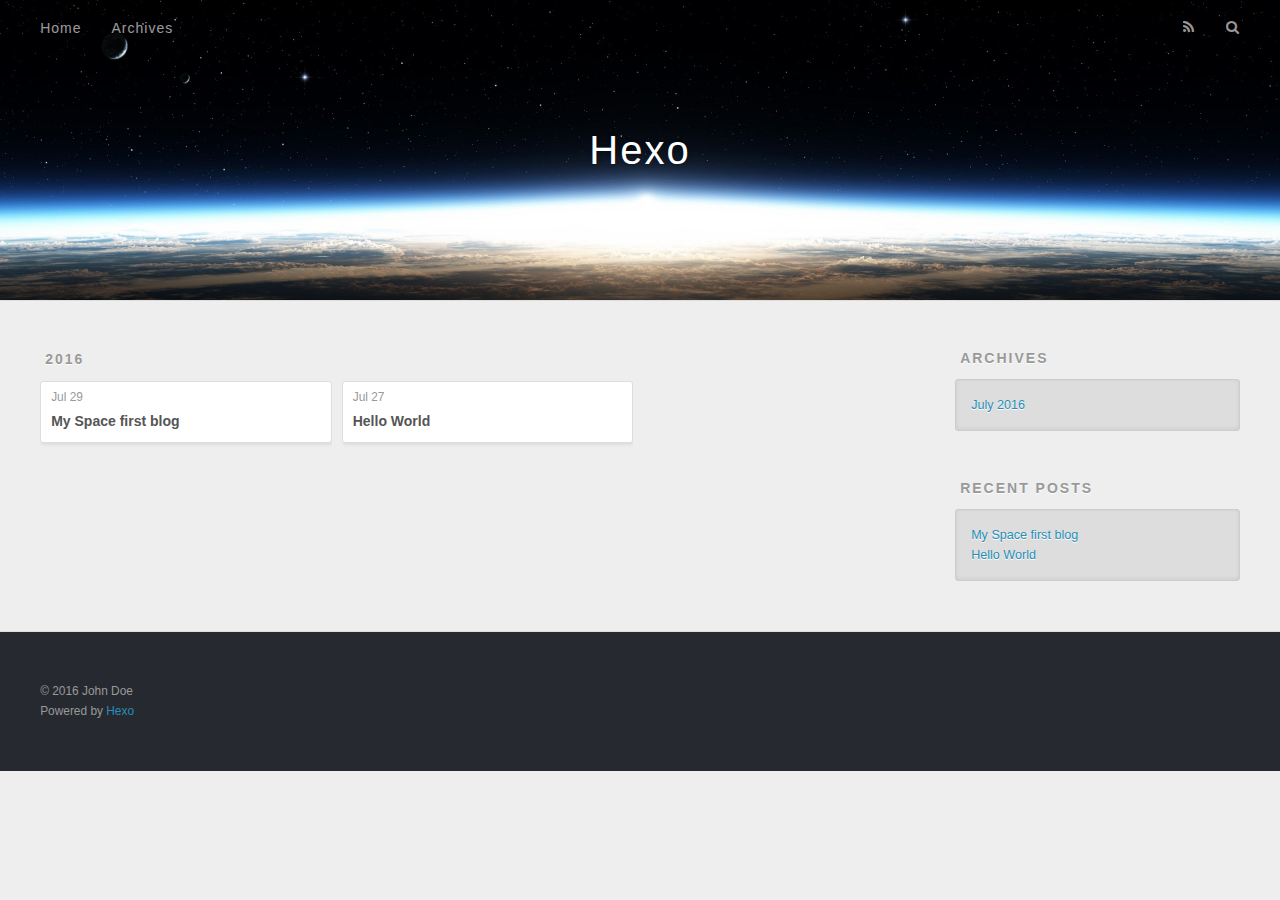
==== archives/index.html @ 4a427f84 "Site updated: 2016-07-29 01:55:59" ====
<!DOCTYPE html>
<html>
<head>
  <meta charset="utf-8">
  
  <title>Archives | Hexo</title>
  <meta name="viewport" content="width=device-width, initial-scale=1, maximum-scale=1">
  <meta property="og:type" content="website">
<meta property="og:title" content="Hexo">
<meta property="og:url" content="http://yoursite.com/archives/index.html">
<meta property="og:site_name" content="Hexo">
<meta name="twitter:card" content="summary">
<meta name="twitter:title" content="Hexo">
  
    <link rel="alternate" href="/atom.xml" title="Hexo" type="application/atom+xml">
  
  
    <link rel="icon" href="/favicon.png">
  
  
    <link href="//fonts.googleapis.com/css?family=Source+Code+Pro" rel="stylesheet" type="text/css">
  
  <link rel="stylesheet" href="/css/style.css">
  

</head>

<body>
  <div id="container">
    <div id="wrap">
      <header id="header">
  <div id="banner"></div>
  <div id="header-outer" class="outer">
    <div id="header-title" class="inner">
      <h1 id="logo-wrap">
        <a href="/" id="logo">Hexo</a>
      </h1>
      
    </div>
    <div id="header-inner" class="inner">
      <nav id="main-nav">
        <a id="main-nav-toggle" class="nav-icon"></a>
        
          <a class="main-nav-link" href="/">Home</a>
        
          <a class="main-nav-link" href="/archives">Archives</a>
        
      </nav>
      <nav id="sub-nav">
        
          <a id="nav-rss-link" class="nav-icon" href="/atom.xml" title="RSS Feed"></a>
        
        <a id="nav-search-btn" class="nav-icon" title="Search"></a>
      </nav>
      <div id="search-form-wrap">
        <form action="//google.com/search" method="get" accept-charset="UTF-8" class="search-form"><input type="search" name="q" results="0" class="search-form-input" placeholder="Search"><button type="submit" class="search-form-submit">&#xF002;</button><input type="hidden" name="sitesearch" value="http://yoursite.com"></form>
      </div>
    </div>
  </div>
</header>
      <div class="outer">
        <section id="main">
  
  
    
    
      
      
      <section class="archives-wrap">
        <div class="archive-year-wrap">
          <a href="/archives/2016" class="archive-year">2016</a>
        </div>
        <div class="archives">
    
    <article class="archive-article archive-type-post">
  <div class="archive-article-inner">
    <header class="archive-article-header">
      <a href="/2016/07/29/My-Space-first-blog/" class="archive-article-date">
  <time datetime="2016-07-28T16:46:31.000Z" itemprop="datePublished">Jul 29</time>
</a>
      
  
    <h1 itemprop="name">
      <a class="archive-article-title" href="/2016/07/29/My-Space-first-blog/">My Space first blog</a>
    </h1>
  

    </header>
  </div>
</article>
  
    
    
    <article class="archive-article archive-type-post">
  <div class="archive-article-inner">
    <header class="archive-article-header">
      <a href="/2016/07/27/hello-world/" class="archive-article-date">
  <time datetime="2016-07-26T17:38:30.000Z" itemprop="datePublished">Jul 27</time>
</a>
      
  
    <h1 itemprop="name">
      <a class="archive-article-title" href="/2016/07/27/hello-world/">Hello World</a>
    </h1>
  

    </header>
  </div>
</article>
  
  
    </div></section>
  

</section>
        
          <aside id="sidebar">
  
    

  
    

  
    
  
    
  <div class="widget-wrap">
    <h3 class="widget-title">Archives</h3>
    <div class="widget">
      <ul class="archive-list"><li class="archive-list-item"><a class="archive-list-link" href="/archives/2016/07/">July 2016</a></li></ul>
    </div>
  </div>


  
    
  <div class="widget-wrap">
    <h3 class="widget-title">Recent Posts</h3>
    <div class="widget">
      <ul>
        
          <li>
            <a href="/2016/07/29/My-Space-first-blog/">My Space first blog</a>
          </li>
        
          <li>
            <a href="/2016/07/27/hello-world/">Hello World</a>
          </li>
        
      </ul>
    </div>
  </div>

  
</aside>
        
      </div>
      <footer id="footer">
  
  <div class="outer">
    <div id="footer-info" class="inner">
      &copy; 2016 John Doe<br>
      Powered by <a href="http://hexo.io/" target="_blank">Hexo</a>
    </div>
  </div>
</footer>
    </div>
    <nav id="mobile-nav">
  
    <a href="/" class="mobile-nav-link">Home</a>
  
    <a href="/archives" class="mobile-nav-link">Archives</a>
  
</nav>
    

<script src="//ajax.googleapis.com/ajax/libs/jquery/2.0.3/jquery.min.js"></script>


  <link rel="stylesheet" href="/fancybox/jquery.fancybox.css">
  <script src="/fancybox/jquery.fancybox.pack.js"></script>


<script src="/js/script.js"></script>

  </div>
</body>
</html>
---- css/style.css ----
body {
  width: 100%;
}
body:before,
body:after {
  content: "";
  display: table;
}
body:after {
  clear: both;
}
html,
body,
div,
span,
applet,
object,
iframe,
h1,
h2,
h3,
h4,
h5,
h6,
p,
blockquote,
pre,
a,
abbr,
acronym,
address,
big,
cite,
code,
del,
dfn,
em,
img,
ins,
kbd,
q,
s,
samp,
small,
strike,
strong,
sub,
sup,
tt,
var,
dl,
dt,
dd,
ol,
ul,
li,
fieldset,
form,
label,
legend,
table,
caption,
tbody,
tfoot,
thead,
tr,
th,
td {
  margin: 0;
  padding: 0;
  border: 0;
  outline: 0;
  font-weight: inherit;
  font-style: inherit;
  font-family: inherit;
  font-size: 100%;
  vertical-align: baseline;
}
body {
  line-height: 1;
  color: #000;
  background: #fff;
}
ol,
ul {
  list-style: none;
}
table {
  border-collapse: separate;
  border-spacing: 0;
  vertical-align: middle;
}
caption,
th,
td {
  text-align: left;
  font-weight: normal;
  vertical-align: middle;
}
a img {
  border: none;
}
input,
button {
  margin: 0;
  padding: 0;
}
input::-moz-focus-inner,
button::-moz-focus-inner {
  border: 0;
  padding: 0;
}
@font-face {
  font-family: FontAwesome;
  font-style: normal;
  font-weight: normal;
  src: url("fonts/fontawesome-webfont.eot?v=#4.0.3");
  src: url("fonts/fontawesome-webfont.eot?#iefix&v=#4.0.3") format("embedded-opentype"), url("fonts/fontawesome-webfont.woff?v=#4.0.3") format("woff"), url("fonts/fontawesome-webfont.ttf?v=#4.0.3") format("truetype"), url("fonts/fontawesome-webfont.svg#fontawesomeregular?v=#4.0.3") format("svg");
}
html,
body,
#container {
  height: 100%;
}
body {
  background: #eee;
  font: 14px "Helvetica Neue", Helvetica, Arial, sans-serif;
  -webkit-text-size-adjust: 100%;
}
.outer {
  max-width: 1220px;
  margin: 0 auto;
  padding: 0 20px;
}
.outer:before,
.outer:after {
  content: "";
  display: table;
}
.outer:after {
  clear: both;
}
.inner {
  display: inline;
  float: left;
  width: 98.33333333333333%;
  margin: 0 0.833333333333333%;
}
.left,
.alignleft {
  float: left;
}
.right,
.alignright {
  float: right;
}
.clear {
  clear: both;
}
#container {
  position: relative;
}
.mobile-nav-on {
  overflow: hidden;
}
#wrap {
  height: 100%;
  width: 100%;
  position: absolute;
  top: 0;
  left: 0;
  -webkit-transition: 0.2s ease-out;
  -moz-transition: 0.2s ease-out;
  -ms-transition: 0.2s ease-out;
  transition: 0.2s ease-out;
  z-index: 1;
  background: #eee;
}
.mobile-nav-on #wrap {
  left: 280px;
}
@media screen and (min-width: 768px) {
  #main {
    display: inline;
    float: left;
    width: 73.33333333333333%;
    margin: 0 0.833333333333333%;
  }
}
.article-date,
.article-category-link,
.archive-year,
.widget-title {
  text-decoration: none;
  text-transform: uppercase;
  letter-spacing: 2px;
  color: #999;
  margin-bottom: 1em;
  margin-left: 5px;
  line-height: 1em;
  text-shadow: 0 1px #fff;
  font-weight: bold;
}
.article-inner,
.archive-article-inner {
  background: #fff;
  -webkit-box-shadow: 1px 2px 3px #ddd;
  box-shadow: 1px 2px 3px #ddd;
  border: 1px solid #ddd;
  -webkit-border-radius: 3px;
  border-radius: 3px;
}
.article-entry h1,
.widget h1 {
  font-size: 2em;
}
.article-entry h2,
.widget h2 {
  font-size: 1.5em;
}
.article-entry h3,
.widget h3 {
  font-size: 1.3em;
}
.article-entry h4,
.widget h4 {
  font-size: 1.2em;
}
.article-entry h5,
.widget h5 {
  font-size: 1em;
}
.article-entry h6,
.widget h6 {
  font-size: 1em;
  color: #999;
}
.article-entry hr,
.widget hr {
  border: 1px dashed #ddd;
}
.article-entry strong,
.widget strong {
  font-weight: bold;
}
.article-entry em,
.widget em,
.article-entry cite,
.widget cite {
  font-style: italic;
}
.article-entry sup,
.widget sup,
.article-entry sub,
.widget sub {
  font-size: 0.75em;
  line-height: 0;
  position: relative;
  vertical-align: baseline;
}
.article-entry sup,
.widget sup {
  top: -0.5em;
}
.article-entry sub,
.widget sub {
  bottom: -0.2em;
}
.article-entry small,
.widget small {
  font-size: 0.85em;
}
.article-entry acronym,
.widget acronym,
.article-entry abbr,
.widget abbr {
  border-bottom: 1px dotted;
}
.article-entry ul,
.widget ul,
.article-entry ol,
.widget ol,
.article-entry dl,
.widget dl {
  margin: 0 20px;
  line-height: 1.6em;
}
.article-entry ul ul,
.widget ul ul,
.article-entry ol ul,
.widget ol ul,
.article-entry ul ol,
.widget ul ol,
.article-entry ol ol,
.widget ol ol {
  margin-top: 0;
  margin-bottom: 0;
}
.article-entry ul,
.widget ul {
  list-style: disc;
}
.article-entry ol,
.widget ol {
  list-style: decimal;
}
.article-entry dt,
.widget dt {
  font-weight: bold;
}
#header {
  height: 300px;
  position: relative;
  border-bottom: 1px solid #ddd;
}
#header:before,
#header:after {
  content: "";
  position: absolute;
  left: 0;
  right: 0;
  height: 40px;
}
#header:before {
  top: 0;
  background: -webkit-linear-gradient(rgba(0,0,0,0.2), transparent);
  background: -moz-linear-gradient(rgba(0,0,0,0.2), transparent);
  background: -ms-linear-gradient(rgba(0,0,0,0.2), transparent);
  background: linear-gradient(rgba(0,0,0,0.2), transparent);
}
#header:after {
  bottom: 0;
  background: -webkit-linear-gradient(transparent, rgba(0,0,0,0.2));
  background: -moz-linear-gradient(transparent, rgba(0,0,0,0.2));
  background: -ms-linear-gradient(transparent, rgba(0,0,0,0.2));
  background: linear-gradient(transparent, rgba(0,0,0,0.2));
}
#header-outer {
  height: 100%;
  position: relative;
}
#header-inner {
  position: relative;
  overflow: hidden;
}
#banner {
  position: absolute;
  top: 0;
  left: 0;
  width: 100%;
  height: 100%;
  background: url("images/banner.jpg") center #000;
  -webkit-background-size: cover;
  -moz-background-size: cover;
  background-size: cover;
  z-index: -1;
}
#header-title {
  text-align: center;
  height: 40px;
  position: absolute;
  top: 50%;
  left: 0;
  margin-top: -20px;
}
#logo,
#subtitle {
  text-decoration: none;
  color: #fff;
  font-weight: 300;
  text-shadow: 0 1px 4px rgba(0,0,0,0.3);
}
#logo {
  font-size: 40px;
  line-height: 40px;
  letter-spacing: 2px;
}
#subtitle {
  font-size: 16px;
  line-height: 16px;
  letter-spacing: 1px;
}
#subtitle-wrap {
  margin-top: 16px;
}
#main-nav {
  float: left;
  margin-left: -15px;
}
.nav-icon,
.main-nav-link {
  float: left;
  color: #fff;
  opacity: 0.6;
  text-decoration: none;
  text-shadow: 0 1px rgba(0,0,0,0.2);
  -webkit-transition: opacity 0.2s;
  -moz-transition: opacity 0.2s;
  -ms-transition: opacity 0.2s;
  transition: opacity 0.2s;
  display: block;
  padding: 20px 15px;
}
.nav-icon:hover,
.main-nav-link:hover {
  opacity: 1;
}
.nav-icon {
  font-family: FontAwesome;
  text-align: center;
  font-size: 14px;
  width: 14px;
  height: 14px;
  padding: 20px 15px;
  position: relative;
  cursor: pointer;
}
.main-nav-link {
  font-weight: 300;
  letter-spacing: 1px;
}
@media screen and (max-width: 479px) {
  .main-nav-link {
    display: none;
  }
}
#main-nav-toggle {
  display: none;
}
#main-nav-toggle:before {
  content: "\f0c9";
}
@media screen and (max-width: 479px) {
  #main-nav-toggle {
    display: block;
  }
}
#sub-nav {
  float: right;
  margin-right: -15px;
}
#nav-rss-link:before {
  content: "\f09e";
}
#nav-search-btn:before {
  content: "\f002";
}
#search-form-wrap {
  position: absolute;
  top: 15px;
  width: 150px;
  height: 30px;
  right: -150px;
  opacity: 0;
  -webkit-transition: 0.2s ease-out;
  -moz-transition: 0.2s ease-out;
  -ms-transition: 0.2s ease-out;
  transition: 0.2s ease-out;
}
#search-form-wrap.on {
  opacity: 1;
  right: 0;
}
@media screen and (max-width: 479px) {
  #search-form-wrap {
    width: 100%;
    right: -100%;
  }
}
.search-form {
  position: absolute;
  top: 0;
  left: 0;
  right: 0;
  background: #fff;
  padding: 5px 15px;
  -webkit-border-radius: 15px;
  border-radius: 15px;
  -webkit-box-shadow: 0 0 10px rgba(0,0,0,0.3);
  box-shadow: 0 0 10px rgba(0,0,0,0.3);
}
.search-form-input {
  border: none;
  background: none;
  color: #555;
  width: 100%;
  font: 13px "Helvetica Neue", Helvetica, Arial, sans-serif;
  outline: none;
}
.search-form-input::-webkit-search-results-decoration,
.search-form-input::-webkit-search-cancel-button {
  -webkit-appearance: none;
}
.search-form-submit {
  position: absolute;
  top: 50%;
  right: 10px;
  margin-top: -7px;
  font: 13px FontAwesome;
  border: none;
  background: none;
  color: #bbb;
  cursor: pointer;
}
.search-form-submit:hover,
.search-form-submit:focus {
  color: #777;
}
.article {
  margin: 50px 0;
}
.article-inner {
  overflow: hidden;
}
.article-meta:before,
.article-meta:after {
  content: "";
  display: table;
}
.article-meta:after {
  clear: both;
}
.article-date {
  float: left;
}
.article-category {
  float: left;
  line-height: 1em;
  color: #ccc;
  text-shadow: 0 1px #fff;
  margin-left: 8px;
}
.article-category:before {
  content: "\2022";
}
.article-category-link {
  margin: 0 12px 1em;
}
.article-header {
  padding: 20px 20px 0;
}
.article-title {
  text-decoration: none;
  font-size: 2em;
  font-weight: bold;
  color: #555;
  line-height: 1.1em;
  -webkit-transition: color 0.2s;
  -moz-transition: color 0.2s;
  -ms-transition: color 0.2s;
  transition: color 0.2s;
}
a.article-title:hover {
  color: #258fb8;
}
.article-entry {
  color: #555;
  padding: 0 20px;
}
.article-entry:before,
.article-entry:after {
  content: "";
  display: table;
}
.article-entry:after {
  clear: both;
}
.article-entry p,
.article-entry table {
  line-height: 1.6em;
  margin: 1.6em 0;
}
.article-entry h1,
.article-entry h2,
.article-entry h3,
.article-entry h4,
.article-entry h5,
.article-entry h6 {
  font-weight: bold;
}
.article-entry h1,
.article-entry h2,
.article-entry h3,
.article-entry h4,
.article-entry h5,
.article-entry h6 {
  line-height: 1.1em;
  margin: 1.1em 0;
}
.article-entry a {
  color: #258fb8;
  text-decoration: none;
}
.article-entry a:hover {
  text-decoration: underline;
}
.article-entry ul,
.article-entry ol,
.article-entry dl {
  margin-top: 1.6em;
  margin-bottom: 1.6em;
}
.article-entry img,
.article-entry video {
  max-width: 100%;
  height: auto;
  display: block;
  margin: auto;
}
.article-entry iframe {
  border: none;
}
.article-entry table {
  width: 100%;
  border-collapse: collapse;
  border-spacing: 0;
}
.article-entry th {
  font-weight: bold;
  border-bottom: 3px solid #ddd;
  padding-bottom: 0.5em;
}
.article-entry td {
  border-bottom: 1px solid #ddd;
  padding: 10px 0;
}
.article-entry blockquote {
  font-family: Georgia, "Times New Roman", serif;
  font-size: 1.4em;
  margin: 1.6em 20px;
  text-align: center;
}
.article-entry blockquote footer {
  font-size: 14px;
  margin: 1.6em 0;
  font-family: "Helvetica Neue", Helvetica, Arial, sans-serif;
}
.article-entry blockquote footer cite:before {
  content: "—";
  padding: 0 0.5em;
}
.article-entry .pullquote {
  text-align: left;
  width: 45%;
  margin: 0;
}
.article-entry .pullquote.left {
  margin-left: 0.5em;
  margin-right: 1em;
}
.article-entry .pullquote.right {
  margin-right: 0.5em;
  margin-left: 1em;
}
.article-entry .caption {
  color: #999;
  display: block;
  font-size: 0.9em;
  margin-top: 0.5em;
  position: relative;
  text-align: center;
}
.article-entry .video-container {
  position: relative;
  padding-top: 56.25%;
  height: 0;
  overflow: hidden;
}
.article-entry .video-container iframe,
.article-entry .video-container object,
.article-entry .video-container embed {
  position: absolute;
  top: 0;
  left: 0;
  width: 100%;
  height: 100%;
  margin-top: 0;
}
.article-more-link a {
  display: inline-block;
  line-height: 1em;
  padding: 6px 15px;
  -webkit-border-radius: 15px;
  border-radius: 15px;
  background: #eee;
  color: #999;
  text-shadow: 0 1px #fff;
  text-decoration: none;
}
.article-more-link a:hover {
  background: #258fb8;
  color: #fff;
  text-decoration: none;
  text-shadow: 0 1px #1e7293;
}
.article-footer {
  font-size: 0.85em;
  line-height: 1.6em;
  border-top: 1px solid #ddd;
  padding-top: 1.6em;
  margin: 0 20px 20px;
}
.article-footer:before,
.article-footer:after {
  content: "";
  display: table;
}
.article-footer:after {
  clear: both;
}
.article-footer a {
  color: #999;
  text-decoration: none;
}
.article-footer a:hover {
  color: #555;
}
.article-tag-list-item {
  float: left;
  margin-right: 10px;
}
.article-tag-list-link:before {
  content: "#";
}
.article-comment-link {
  float: right;
}
.article-comment-link:before {
  content: "\f075";
  font-family: FontAwesome;
  padding-right: 8px;
}
.article-share-link {
  cursor: pointer;
  float: right;
  margin-left: 20px;
}
.article-share-link:before {
  content: "\f064";
  font-family: FontAwesome;
  padding-right: 6px;
}
#article-nav {
  position: relative;
}
#article-nav:before,
#article-nav:after {
  content: "";
  display: table;
}
#article-nav:after {
  clear: both;
}
@media screen and (min-width: 768px) {
  #article-nav {
    margin: 50px 0;
  }
  #article-nav:before {
    width: 8px;
    height: 8px;
    position: absolute;
    top: 50%;
    left: 50%;
    margin-top: -4px;
    margin-left: -4px;
    content: "";
    -webkit-border-radius: 50%;
    border-radius: 50%;
    background: #ddd;
    -webkit-box-shadow: 0 1px 2px #fff;
    box-shadow: 0 1px 2px #fff;
  }
}
.article-nav-link-wrap {
  text-decoration: none;
  text-shadow: 0 1px #fff;
  color: #999;
  -webkit-box-sizing: border-box;
  -moz-box-sizing: border-box;
  box-sizing: border-box;
  margin-top: 50px;
  text-align: center;
  display: block;
}
.article-nav-link-wrap:hover {
  color: #555;
}
@media screen and (min-width: 768px) {
  .article-nav-link-wrap {
    width: 50%;
    margin-top: 0;
  }
}
@media screen and (min-width: 768px) {
  #article-nav-newer {
    float: left;
    text-align: right;
    padding-right: 20px;
  }
}
@media screen and (min-width: 768px) {
  #article-nav-older {
    float: right;
    text-align: left;
    padding-left: 20px;
  }
}
.article-nav-caption {
  text-transform: uppercase;
  letter-spacing: 2px;
  color: #ddd;
  line-height: 1em;
  font-weight: bold;
}
#article-nav-newer .article-nav-caption {
  margin-right: -2px;
}
.article-nav-title {
  font-size: 0.85em;
  line-height: 1.6em;
  margin-top: 0.5em;
}
.article-share-box {
  position: absolute;
  display: none;
  background: #fff;
  -webkit-box-shadow: 1px 2px 10px rgba(0,0,0,0.2);
  box-shadow: 1px 2px 10px rgba(0,0,0,0.2);
  -webkit-border-radius: 3px;
  border-radius: 3px;
  margin-left: -145px;
  overflow: hidden;
  z-index: 1;
}
.article-share-box.on {
  display: block;
}
.article-share-input {
  width: 100%;
  background: none;
  -webkit-box-sizing: border-box;
  -moz-box-sizing: border-box;
  box-sizing: border-box;
  font: 14px "Helvetica Neue", Helvetica, Arial, sans-serif;
  padding: 0 15px;
  color: #555;
  outline: none;
  border: 1px solid #ddd;
  -webkit-border-radius: 3px 3px 0 0;
  border-radius: 3px 3px 0 0;
  height: 36px;
  line-height: 36px;
}
.article-share-links {
  background: #eee;
}
.article-share-links:before,
.article-share-links:after {
  content: "";
  display: table;
}
.article-share-links:after {
  clear: both;
}
.article-share-twitter,
.article-share-facebook,
.article-share-pinterest,
.article-share-google {
  width: 50px;
  height: 36px;
  display: block;
  float: left;
  position: relative;
  color: #999;
  text-shadow: 0 1px #fff;
}
.article-share-twitter:before,
.article-share-facebook:before,
.article-share-pinterest:before,
.article-share-google:before {
  font-size: 20px;
  font-family: FontAwesome;
  width: 20px;
  height: 20px;
  position: absolute;
  top: 50%;
  left: 50%;
  margin-top: -10px;
  margin-left: -10px;
  text-align: center;
}
.article-share-twitter:hover,
.article-share-facebook:hover,
.article-share-pinterest:hover,
.article-share-google:hover {
  color: #fff;
}
.article-share-twitter:before {
  content: "\f099";
}
.article-share-twitter:hover {
  background: #00aced;
  text-shadow: 0 1px #008abe;
}
.article-share-facebook:before {
  content: "\f09a";
}
.article-share-facebook:hover {
  background: #3b5998;
  text-shadow: 0 1px #2f477a;
}
.article-share-pinterest:before {
  content: "\f0d2";
}
.article-share-pinterest:hover {
  background: #cb2027;
  text-shadow: 0 1px #a21a1f;
}
.article-share-google:before {
  content: "\f0d5";
}
.article-share-google:hover {
  background: #dd4b39;
  text-shadow: 0 1px #be3221;
}
.article-gallery {
  background: #000;
  position: relative;
}
.article-gallery-photos {
  position: relative;
  overflow: hidden;
}
.article-gallery-img {
  display: none;
  max-width: 100%;
}
.article-gallery-img:first-child {
  display: block;
}
.article-gallery-img.loaded {
  position: absolute;
  display: block;
}
.article-gallery-img img {
  display: block;
  max-width: 100%;
  margin: 0 auto;
}
#comments {
  background: #fff;
  -webkit-box-shadow: 1px 2px 3px #ddd;
  box-shadow: 1px 2px 3px #ddd;
  padding: 20px;
  border: 1px solid #ddd;
  -webkit-border-radius: 3px;
  border-radius: 3px;
  margin: 50px 0;
}
#comments a {
  color: #258fb8;
}
.archives-wrap {
  margin: 50px 0;
}
.archives:before,
.archives:after {
  content: "";
  display: table;
}
.archives:after {
  clear: both;
}
.archive-year-wrap {
  margin-bottom: 1em;
}
.archives {
  -webkit-column-gap: 10px;
  -moz-column-gap: 10px;
  column-gap: 10px;
}
@media screen and (min-width: 480px) and (max-width: 767px) {
  .archives {
    -webkit-column-count: 2;
    -moz-column-count: 2;
    column-count: 2;
  }
}
@media screen and (min-width: 768px) {
  .archives {
    -webkit-column-count: 3;
    -moz-column-count: 3;
    column-count: 3;
  }
}
.archive-article {
  -webkit-column-break-inside: avoid;
  page-break-inside: avoid;
  overflow: hidden;
  break-inside: avoid-column;
}
.archive-article-inner {
  padding: 10px;
  margin-bottom: 15px;
}
.archive-article-title {
  text-decoration: none;
  font-weight: bold;
  color: #555;
  -webkit-transition: color 0.2s;
  -moz-transition: color 0.2s;
  -ms-transition: color 0.2s;
  transition: color 0.2s;
  line-height: 1.6em;
}
.archive-article-title:hover {
  color: #258fb8;
}
.archive-article-footer {
  margin-top: 1em;
}
.archive-article-date {
  color: #999;
  text-decoration: none;
  font-size: 0.85em;
  line-height: 1em;
  margin-bottom: 0.5em;
  display: block;
}
#page-nav {
  margin: 50px auto;
  background: #fff;
  -webkit-box-shadow: 1px 2px 3px #ddd;
  box-shadow: 1px 2px 3px #ddd;
  border: 1px solid #ddd;
  -webkit-border-radius: 3px;
  border-radius: 3px;
  text-align: center;
  color: #999;
  overflow: hidden;
}
#page-nav:before,
#page-nav:after {
  content: "";
  display: table;
}
#page-nav:after {
  clear: both;
}
#page-nav a,
#page-nav span {
  padding: 10px 20px;
  line-height: 1;
  height: 2ex;
}
#page-nav a {
  color: #999;
  text-decoration: none;
}
#page-nav a:hover {
  background: #999;
  color: #fff;
}
#page-nav .prev {
  float: left;
}
#page-nav .next {
  float: right;
}
#page-nav .page-number {
  display: inline-block;
}
@media screen and (max-width: 479px) {
  #page-nav .page-number {
    display: none;
  }
}
#page-nav .current {
  color: #555;
  font-weight: bold;
}
#page-nav .space {
  color: #ddd;
}
#footer {
  background: #262a30;
  padding: 50px 0;
  border-top: 1px solid #ddd;
  color: #999;
}
#footer a {
  color: #258fb8;
  text-decoration: none;
}
#footer a:hover {
  text-decoration: underline;
}
#footer-info {
  line-height: 1.6em;
  font-size: 0.85em;
}
.article-entry pre,
.article-entry .highlight {
  background: #2d2d2d;
  margin: 0 -20px;
  padding: 15px 20px;
  border-style: solid;
  border-color: #ddd;
  border-width: 1px 0;
  overflow: auto;
  color: #ccc;
  line-height: 22.400000000000002px;
}
.article-entry .highlight .gutter pre,
.article-entry .gist .gist-file .gist-data .line-numbers {
  color: #666;
  font-size: 0.85em;
}
.article-entry pre,
.article-entry code {
  font-family: "Source Code Pro", Consolas, Monaco, Menlo, Consolas, monospace;
}
.article-entry code {
  background: #eee;
  text-shadow: 0 1px #fff;
  padding: 0 0.3em;
}
.article-entry pre code {
  background: none;
  text-shadow: none;
  padding: 0;
}
.article-entry .highlight pre {
  border: none;
  margin: 0;
  padding: 0;
}
.article-entry .highlight table {
  margin: 0;
  width: auto;
}
.article-entry .highlight td {
  border: none;
  padding: 0;
}
.article-entry .highlight figcaption {
  font-size: 0.85em;
  color: #999;
  line-height: 1em;
  margin-bottom: 1em;
}
.article-entry .highlight figcaption:before,
.article-entry .highlight figcaption:after {
  content: "";
  display: table;
}
.article-entry .highlight figcaption:after {
  clear: both;
}
.article-entry .highlight figcaption a {
  float: right;
}
.article-entry .highlight .gutter pre {
  text-align: right;
  padding-right: 20px;
}
.article-entry .highlight .line {
  height: 22.400000000000002px;
}
.article-entry .highlight .line.marked {
  background: #515151;
}
.article-entry .gist {
  margin: 0 -20px;
  border-style: solid;
  border-color: #ddd;
  border-width: 1px 0;
  background: #2d2d2d;
  padding: 15px 20px 15px 0;
}
.article-entry .gist .gist-file {
  border: none;
  font-family: "Source Code Pro", Consolas, Monaco, Menlo, Consolas, monospace;
  margin: 0;
}
.article-entry .gist .gist-file .gist-data {
  background: none;
  border: none;
}
.article-entry .gist .gist-file .gist-data .line-numbers {
  background: none;
  border: none;
  padding: 0 20px 0 0;
}
.article-entry .gist .gist-file .gist-data .line-data {
  padding: 0 !important;
}
.article-entry .gist .gist-file .highlight {
  margin: 0;
  padding: 0;
  border: none;
}
.article-entry .gist .gist-file .gist-meta {
  background: #2d2d2d;
  color: #999;
  font: 0.85em "Helvetica Neue", Helvetica, Arial, sans-serif;
  text-shadow: 0 0;
  padding: 0;
  margin-top: 1em;
  margin-left: 20px;
}
.article-entry .gist .gist-file .gist-meta a {
  color: #258fb8;
  font-weight: normal;
}
.article-entry .gist .gist-file .gist-meta a:hover {
  text-decoration: underline;
}
pre .comment,
pre .title {
  color: #999;
}
pre .variable,
pre .attribute,
pre .tag,
pre .regexp,
pre .ruby .constant,
pre .xml .tag .title,
pre .xml .pi,
pre .xml .doctype,
pre .html .doctype,
pre .css .id,
pre .css .class,
pre .css .pseudo {
  color: #f2777a;
}
pre .number,
pre .preprocessor,
pre .built_in,
pre .literal,
pre .params,
pre .constant {
  color: #f99157;
}
pre .class,
pre .ruby .class .title,
pre .css .rules .attribute {
  color: #9c9;
}
pre .string,
pre .value,
pre .inheritance,
pre .header,
pre .ruby .symbol,
pre .xml .cdata {
  color: #9c9;
}
pre .css .hexcolor {
  color: #6cc;
}
pre .function,
pre .python .decorator,
pre .python .title,
pre .ruby .function .title,
pre .ruby .title .keyword,
pre .perl .sub,
pre .javascript .title,
pre .coffeescript .title {
  color: #69c;
}
pre .keyword,
pre .javascript .function {
  color: #c9c;
}
@media screen and (max-width: 479px) {
  #mobile-nav {
    position: absolute;
    top: 0;
    left: 0;
    width: 280px;
    height: 100%;
    background: #191919;
    border-right: 1px solid #fff;
  }
}
@media screen and (max-width: 479px) {
  .mobile-nav-link {
    display: block;
    color: #999;
    text-decoration: none;
    padding: 15px 20px;
    font-weight: bold;
  }
  .mobile-nav-link:hover {
    color: #fff;
  }
}
@media screen and (min-width: 768px) {
  #sidebar {
    display: inline;
    float: left;
    width: 23.333333333333332%;
    margin: 0 0.833333333333333%;
  }
}
.widget-wrap {
  margin: 50px 0;
}
.widget {
  color: #777;
  text-shadow: 0 1px #fff;
  background: #ddd;
  -webkit-box-shadow: 0 -1px 4px #ccc inset;
  box-shadow: 0 -1px 4px #ccc inset;
  border: 1px solid #ccc;
  padding: 15px;
  -webkit-border-radius: 3px;
  border-radius: 3px;
}
.widget a {
  color: #258fb8;
  text-decoration: none;
}
.widget a:hover {
  text-decoration: underline;
}
.widget ul ul,
.widget ol ul,
.widget dl ul,
.widget ul ol,
.widget ol ol,
.widget dl ol,
.widget ul dl,
.widget ol dl,
.widget dl dl {
  margin-left: 15px;
  list-style: disc;
}
.widget {
  line-height: 1.6em;
  word-wrap: break-word;
  font-size: 0.9em;
}
.widget ul,
.widget ol {
  list-style: none;
  margin: 0;
}
.widget ul ul,
.widget ol ul,
.widget ul ol,
.widget ol ol {
  margin: 0 20px;
}
.widget ul ul,
.widget ol ul {
  list-style: disc;
}
.widget ul ol,
.widget ol ol {
  list-style: decimal;
}
.category-list-count,
.tag-list-count,
.archive-list-count {
  padding-left: 5px;
  color: #999;
  font-size: 0.85em;
}
.category-list-count:before,
.tag-list-count:before,
.archive-list-count:before {
  content: "(";
}
.category-list-count:after,
.tag-list-count:after,
.archive-list-count:after {
  content: ")";
}
.tagcloud a {
  margin-right: 5px;
  display: inline-block;
}
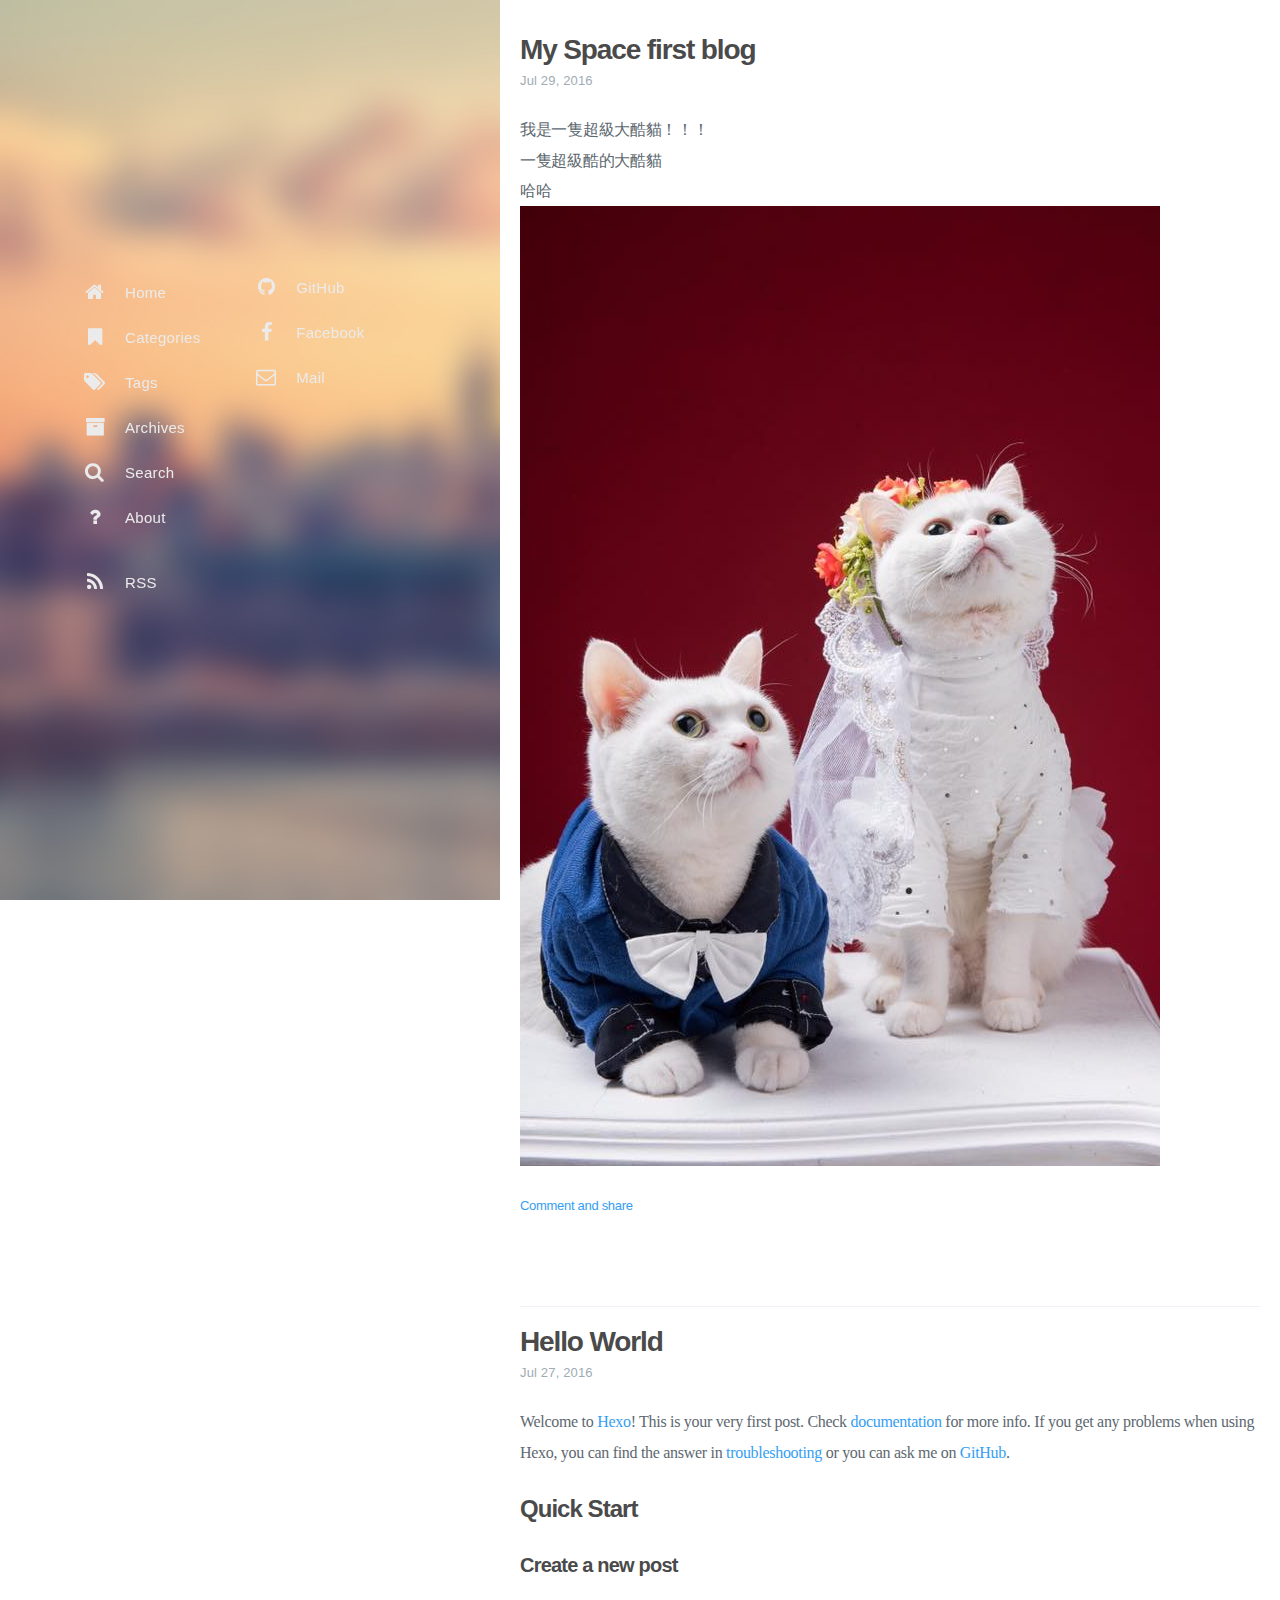
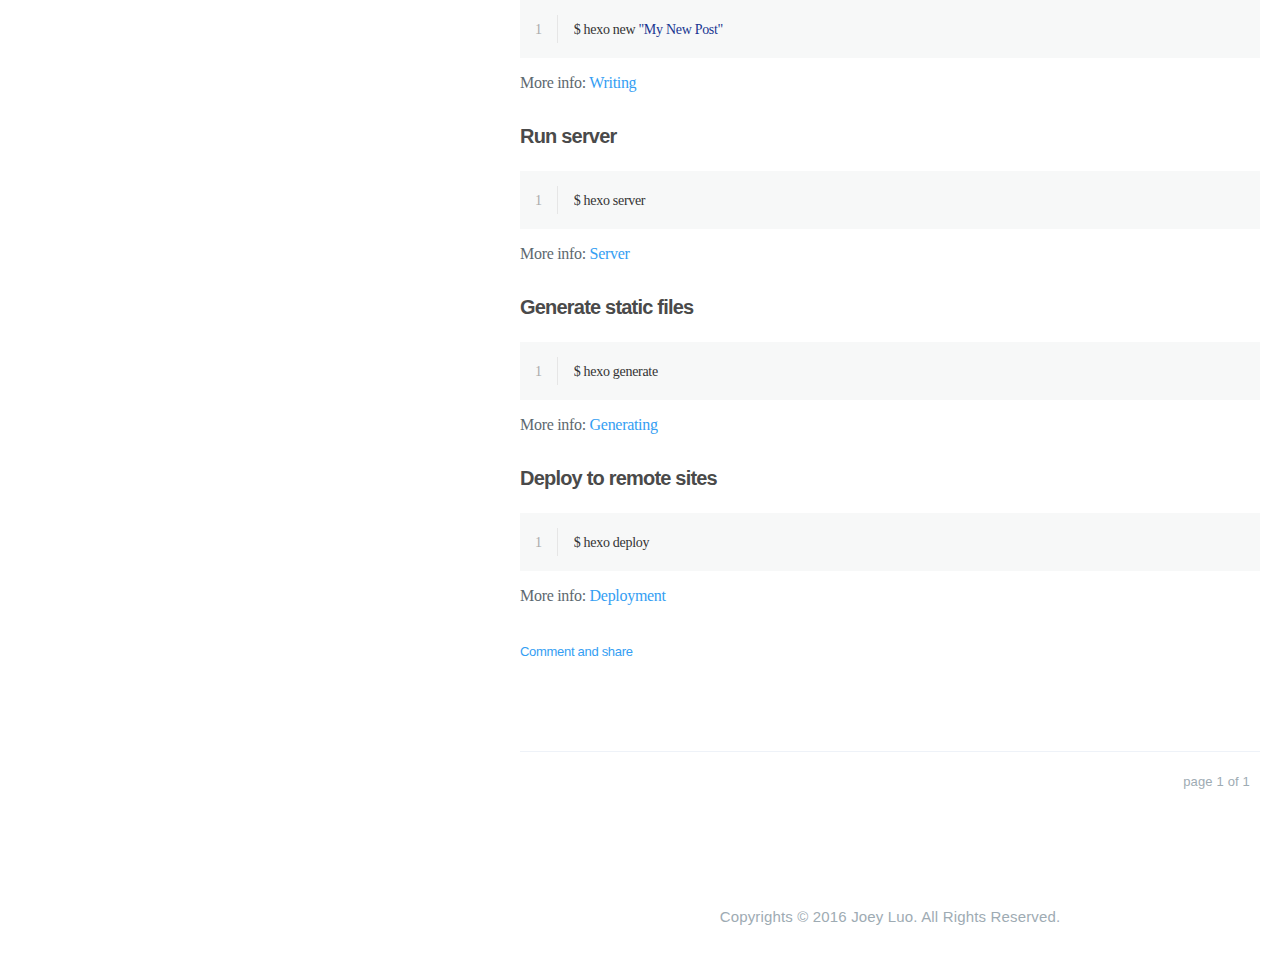
==== commit 1af44d0a: "Site updated: 2016-07-31 04:07:03" ====
--- a/archives/index.html
+++ b/archives/index.html
@@ -1,189 +1,440 @@
+
 <!DOCTYPE html>
-<html>
+<html lang="null">
+    
 <head>
-  <meta charset="utf-8">
-  
-  <title>Archives | Hexo</title>
-  <meta name="viewport" content="width=device-width, initial-scale=1, maximum-scale=1">
-  <meta property="og:type" content="website">
-<meta property="og:title" content="Hexo">
+    <meta charset="UTF-8">
+    <meta name="viewport" content="width=device-width, initial-scale=1">
+    <meta name="generator" content="Joey&#39;s Life">
+    <title>Archives - Joey&#39;s Life</title>
+    <meta name="author" content="Joey Luo">
+    
+    
+    
+        <link rel="alternate" type="application/atom+xml" title="RSS" href="/atom.xml">
+    
+    <meta name="description" content="政大資管,愛旅行,吃東西,傻傻的相信要改變世界">
+<meta property="og:type" content="blog">
+<meta property="og:title" content="Joey's Life">
 <meta property="og:url" content="http://yoursite.com/archives/index.html">
-<meta property="og:site_name" content="Hexo">
+<meta property="og:site_name" content="Joey's Life">
+<meta property="og:description" content="政大資管,愛旅行,吃東西,傻傻的相信要改變世界">
 <meta name="twitter:card" content="summary">
-<meta name="twitter:title" content="Hexo">
-  
-    <link rel="alternate" href="/atom.xml" title="Hexo" type="application/atom+xml">
-  
-  
-    <link rel="icon" href="/favicon.png">
-  
-  
-    <link href="//fonts.googleapis.com/css?family=Source+Code+Pro" rel="stylesheet" type="text/css">
-  
-  <link rel="stylesheet" href="/css/style.css">
-  
-
+<meta name="twitter:title" content="Joey's Life">
+<meta name="twitter:description" content="政大資管,愛旅行,吃東西,傻傻的相信要改變世界">
+    
+    
+        
+    
+    
+    
+    
+    
+    <!--STYLES-->
+    <link rel="stylesheet" href="/assets/css/font-awesome.css">
+    <link rel="stylesheet" href="/assets/css/jquery.fancybox.css">
+    <link rel="stylesheet" href="/assets/css/jquery.fancybox-thumbs.css">
+    <link rel="stylesheet" href="/assets/css/tranquilpeak.css">
+    <!--STYLES END-->
+    
+    
 </head>
 
-<body>
-  <div id="container">
-    <div id="wrap">
-      <header id="header">
-  <div id="banner"></div>
-  <div id="header-outer" class="outer">
-    <div id="header-title" class="inner">
-      <h1 id="logo-wrap">
-        <a href="/" id="logo">Hexo</a>
-      </h1>
-      
+    <body>
+        <div id="blog">
+            <!-- Define author's picture -->
+
+
+<header id="header" data-behavior="1">
+    <i id="btn-open-sidebar" class="fa fa-lg fa-bars"></i>
+    <h1 class="header-title">
+        <a class="header-title-link" href="/ ">Joey&#39;s Life</a>
+    </h1>
+    
+        
+            <a  class="header-right-icon open-algolia-search"
+                href="#about">
+        
+        
+            <i class="fa fa-lg fa-search"></i>
+        
+        </a>
+    
+</header>
+
+            <!-- Define author's picture -->
+
+
+<nav id="sidebar" data-behavior="1">
+    <div class="sidebar-container">
+        
+        
+            <ul class="sidebar-buttons">
+            
+                <li class="sidebar-button">
+                    
+                        <a  class="sidebar-button-link "
+                             href="/ "
+                            
+                        >
+                    
+                        <i class="sidebar-button-icon fa fa-lg fa-home"></i>
+                        <span class="sidebar-button-desc">Home</span>
+                    </a>
+            </li>
+            
+                <li class="sidebar-button">
+                    
+                        <a  class="sidebar-button-link "
+                             href="/all-categories"
+                            
+                        >
+                    
+                        <i class="sidebar-button-icon fa fa-lg fa-bookmark"></i>
+                        <span class="sidebar-button-desc">Categories</span>
+                    </a>
+            </li>
+            
+                <li class="sidebar-button">
+                    
+                        <a  class="sidebar-button-link "
+                             href="/all-tags"
+                            
+                        >
+                    
+                        <i class="sidebar-button-icon fa fa-lg fa-tags"></i>
+                        <span class="sidebar-button-desc">Tags</span>
+                    </a>
+            </li>
+            
+                <li class="sidebar-button">
+                    
+                        <a  class="sidebar-button-link "
+                             href="/all-archives"
+                            
+                        >
+                    
+                        <i class="sidebar-button-icon fa fa-lg fa-archive"></i>
+                        <span class="sidebar-button-desc">Archives</span>
+                    </a>
+            </li>
+            
+                <li class="sidebar-button">
+                    
+                        <a  class="sidebar-button-link open-algolia-search"
+                             href="#search"
+                            
+                        >
+                    
+                        <i class="sidebar-button-icon fa fa-lg fa-search"></i>
+                        <span class="sidebar-button-desc">Search</span>
+                    </a>
+            </li>
+            
+                <li class="sidebar-button">
+                    
+                        <a  class="sidebar-button-link "
+                             href="#about"
+                            
+                        >
+                    
+                        <i class="sidebar-button-icon fa fa-lg fa-question"></i>
+                        <span class="sidebar-button-desc">About</span>
+                    </a>
+            </li>
+            
+        </ul>
+        
+            <ul class="sidebar-buttons">
+            
+                <li class="sidebar-button">
+                    
+                        <a  class="sidebar-button-link " href="https://github.com/darwin7381" target="_blank">
+                    
+                        <i class="sidebar-button-icon fa fa-lg fa-github"></i>
+                        <span class="sidebar-button-desc">GitHub</span>
+                    </a>
+            </li>
+            
+                <li class="sidebar-button">
+                    
+                        <a  class="sidebar-button-link " href="https://facebook.com/darwin7381" target="_blank">
+                    
+                        <i class="sidebar-button-icon fa fa-lg fa-facebook"></i>
+                        <span class="sidebar-button-desc">Facebook</span>
+                    </a>
+            </li>
+            
+                <li class="sidebar-button">
+                    
+                        <a  class="sidebar-button-link " href="mailto:darwin7381987654@gmail.com" target="_blank">
+                    
+                        <i class="sidebar-button-icon fa fa-lg fa-envelope-o"></i>
+                        <span class="sidebar-button-desc">Mail</span>
+                    </a>
+            </li>
+            
+        </ul>
+        
+            <ul class="sidebar-buttons">
+            
+                <li class="sidebar-button">
+                    
+                        <a  class="sidebar-button-link "
+                             href="/atom.xml"
+                            
+                        >
+                    
+                        <i class="sidebar-button-icon fa fa-lg fa-rss"></i>
+                        <span class="sidebar-button-desc">RSS</span>
+                    </a>
+            </li>
+            
+        </ul>
+        
     </div>
-    <div id="header-inner" class="inner">
-      <nav id="main-nav">
-        <a id="main-nav-toggle" class="nav-icon"></a>
-        
-          <a class="main-nav-link" href="/">Home</a>
-        
-          <a class="main-nav-link" href="/archives">Archives</a>
-        
-      </nav>
-      <nav id="sub-nav">
-        
-          <a id="nav-rss-link" class="nav-icon" href="/atom.xml" title="RSS Feed"></a>
-        
-        <a id="nav-search-btn" class="nav-icon" title="Search"></a>
-      </nav>
-      <div id="search-form-wrap">
-        <form action="//google.com/search" method="get" accept-charset="UTF-8" class="search-form"><input type="search" name="q" results="0" class="search-form-input" placeholder="Search"><button type="submit" class="search-form-submit">&#xF002;</button><input type="hidden" name="sitesearch" value="http://yoursite.com"></form>
-      </div>
+</nav>
+
+            
+            <div id="main" data-behavior="1"
+                 class="
+                        hasCoverMetaIn
+                        ">
+                
+    <section class="postShorten-group main-content-wrap">
+    
+    
+    <article class="postShorten postShorten--thumbnailimg-bottom" itemscope itemType="http://schema.org/BlogPosting">
+        <div class="postShorten-wrap">
+            
+            <div class="postShorten-header">
+                <h1 class="postShorten-title" itemprop="headline">
+                    
+                        <a class="link-unstyled" href="/2016/07/29/My-Space-first-blog/">
+                            My Space first blog
+                        </a>
+                    
+                </h1>
+                <div class="postShorten-meta">
+    <time itemprop="datePublished" datetime="2016-07-29T00:46:31+08:00">
+	
+		    Jul 29, 2016
+    	
+    </time>
+    
+</div>
+
+            </div>
+            
+                <div class="postShorten-content" itemprop="articleBody">
+                    <p>我是一隻超級大酷貓！！！<br>一隻超級酷的大酷貓<br>哈哈<br><img src="/img/貓夫妻.jpg" alt=""></p>
+
+                    
+                        
+                    
+                    
+                        <p>
+                            <a href="/2016/07/29/My-Space-first-blog/#post-footer" class="postShorten-excerpt_link link">
+                                Comment and share
+                            </a>
+                        </p>
+                    
+                </div>
+            
+        </div>
+        
+            <a href="/2016/07/29/My-Space-first-blog/">
+                <div class="postShorten-thumbnailimg">
+                    <img alt="" itemprop="image" src="undefined"/>
+                </div>
+            </a>
+            
+        
+    </article>
+    
+    
+    <article class="postShorten postShorten--thumbnailimg-bottom" itemscope itemType="http://schema.org/BlogPosting">
+        <div class="postShorten-wrap">
+            
+            <div class="postShorten-header">
+                <h1 class="postShorten-title" itemprop="headline">
+                    
+                        <a class="link-unstyled" href="/2016/07/27/hello-world/">
+                            Hello World
+                        </a>
+                    
+                </h1>
+                <div class="postShorten-meta">
+    <time itemprop="datePublished" datetime="2016-07-27T01:38:30+08:00">
+	
+		    Jul 27, 2016
+    	
+    </time>
+    
+</div>
+
+            </div>
+            
+                <div class="postShorten-content" itemprop="articleBody">
+                    <p>Welcome to <a href="https://hexo.io/" target="_blank" rel="external">Hexo</a>! This is your very first post. Check <a href="https://hexo.io/docs/" target="_blank" rel="external">documentation</a> for more info. If you get any problems when using Hexo, you can find the answer in <a href="https://hexo.io/docs/troubleshooting.html" target="_blank" rel="external">troubleshooting</a> or you can ask me on <a href="https://github.com/hexojs/hexo/issues" target="_blank" rel="external">GitHub</a>.</p>
+<h2 id="Quick-Start"><a href="#Quick-Start" class="headerlink" title="Quick Start"></a>Quick Start</h2><h3 id="Create-a-new-post"><a href="#Create-a-new-post" class="headerlink" title="Create a new post"></a>Create a new post</h3><figure class="highlight bash"><table><tr><td class="gutter"><pre><div class="line">1</div></pre></td><td class="code"><pre><div class="line">$ hexo new <span class="string">"My New Post"</span></div></pre></td></tr></table></figure>
+<p>More info: <a href="https://hexo.io/docs/writing.html" target="_blank" rel="external">Writing</a></p>
+<h3 id="Run-server"><a href="#Run-server" class="headerlink" title="Run server"></a>Run server</h3><figure class="highlight bash"><table><tr><td class="gutter"><pre><div class="line">1</div></pre></td><td class="code"><pre><div class="line">$ hexo server</div></pre></td></tr></table></figure>
+<p>More info: <a href="https://hexo.io/docs/server.html" target="_blank" rel="external">Server</a></p>
+<h3 id="Generate-static-files"><a href="#Generate-static-files" class="headerlink" title="Generate static files"></a>Generate static files</h3><figure class="highlight bash"><table><tr><td class="gutter"><pre><div class="line">1</div></pre></td><td class="code"><pre><div class="line">$ hexo generate</div></pre></td></tr></table></figure>
+<p>More info: <a href="https://hexo.io/docs/generating.html" target="_blank" rel="external">Generating</a></p>
+<h3 id="Deploy-to-remote-sites"><a href="#Deploy-to-remote-sites" class="headerlink" title="Deploy to remote sites"></a>Deploy to remote sites</h3><figure class="highlight bash"><table><tr><td class="gutter"><pre><div class="line">1</div></pre></td><td class="code"><pre><div class="line">$ hexo deploy</div></pre></td></tr></table></figure>
+<p>More info: <a href="https://hexo.io/docs/deployment.html" target="_blank" rel="external">Deployment</a></p>
+
+                    
+                        
+                    
+                    
+                        <p>
+                            <a href="/2016/07/27/hello-world/#post-footer" class="postShorten-excerpt_link link">
+                                Comment and share
+                            </a>
+                        </p>
+                    
+                </div>
+            
+        </div>
+        
+            <a href="/2016/07/27/hello-world/">
+                <div class="postShorten-thumbnailimg">
+                    <img alt="" itemprop="image" src="undefined"/>
+                </div>
+            </a>
+            
+        
+    </article>
+    
+    <div class="pagination-bar">
+    <ul class="pagination">
+        
+        
+        <li class="pagination-number">page 1 of 1</li>
+    </ul>
+</div>
+
+</section>
+
+
+
+                <footer id="footer" class="main-content-wrap">
+    <span class="copyrights">
+        Copyrights &copy; 2016 Joey Luo. All Rights Reserved.
+    </span>
+</footer>
+
+            </div>
+            
+        </div>
+        
+
+
+<div id="about">
+    <div id="about-card">
+        <div id="about-btn-close">
+            <i class="fa fa-remove"></i>
+        </div>
+        
+            <h4 id="about-card-name">Joey Luo</h4>
+        
+            <h5 id="about-card-bio"><p>author.bio</p>
+</h5>
+        
+        
+            <h5 id="about-card-job">
+                <i class="fa fa-briefcase"></i>
+                <br/>
+                <p>author.job</p>
+
+            </h5>
+        
+        
     </div>
-  </div>
-</header>
-      <div class="outer">
-        <section id="main">
-  
-  
-    
-    
-      
-      
-      <section class="archives-wrap">
-        <div class="archive-year-wrap">
-          <a href="/archives/2016" class="archive-year">2016</a>
-        </div>
-        <div class="archives">
-    
-    <article class="archive-article archive-type-post">
-  <div class="archive-article-inner">
-    <header class="archive-article-header">
-      <a href="/2016/07/29/My-Space-first-blog/" class="archive-article-date">
-  <time datetime="2016-07-28T16:46:31.000Z" itemprop="datePublished">Jul 29</time>
-</a>
-      
-  
-    <h1 itemprop="name">
-      <a class="archive-article-title" href="/2016/07/29/My-Space-first-blog/">My Space first blog</a>
-    </h1>
-  
-
-    </header>
-  </div>
-</article>
-  
-    
-    
-    <article class="archive-article archive-type-post">
-  <div class="archive-article-inner">
-    <header class="archive-article-header">
-      <a href="/2016/07/27/hello-world/" class="archive-article-date">
-  <time datetime="2016-07-26T17:38:30.000Z" itemprop="datePublished">Jul 27</time>
-</a>
-      
-  
-    <h1 itemprop="name">
-      <a class="archive-article-title" href="/2016/07/27/hello-world/">Hello World</a>
-    </h1>
-  
-
-    </header>
-  </div>
-</article>
-  
-  
-    </div></section>
-  
-
-</section>
-        
-          <aside id="sidebar">
-  
-    
-
-  
-    
-
-  
-    
-  
-    
-  <div class="widget-wrap">
-    <h3 class="widget-title">Archives</h3>
-    <div class="widget">
-      <ul class="archive-list"><li class="archive-list-item"><a class="archive-list-link" href="/archives/2016/07/">July 2016</a></li></ul>
+</div>
+
+        <div id="algolia-search-modal" class="modal-container">
+    <div class="modal">
+        <div class="modal-header">
+            <span class="close-button"><i class="fa fa-close"></i></span>
+            <a href="https://algolia.com" target="_blank" class="searchby-algolia text-color-light link-unstyled">
+                <span class="searchby-algolia-text text-color-light text-small">by</span>
+                <img class="searchby-algolia-logo" src="https://www.algolia.com/static_assets/images/press/downloads/algolia-light.svg">
+            </a>
+            <i class="search-icon fa fa-search"></i>
+            <form id="algolia-search-form">
+                <input type="text" id="algolia-search-input" name="search"
+                    class="form-control input--large search-input" placeholder="Search "
+                    autofocus="autofocus"/>
+            </form>
+        </div>
+        <div class="modal-body">
+            <div class="no-result text-color-light text-center">no post found</div>
+            <div class="results">
+                
+                <div class="media">
+                    
+                    <div class="media-body">
+                        <a class="link-unstyled" href="http://yoursite.com/2016/07/29/My-Space-first-blog/">
+                            <h3 class="media-heading">My Space first blog</h3>
+                        </a>
+                        <span class="media-meta">
+                            <span class="media-date text-small">
+                                
+                                    Jul 29, 2016
+                                
+                            </span>
+                        </span>
+                        <div class="media-content hide-xs font-merryweather"></div>
+                    </div>
+                    <div style="clear:both;"></div>
+                    <hr>
+                </div>
+                
+                <div class="media">
+                    
+                    <div class="media-body">
+                        <a class="link-unstyled" href="http://yoursite.com/2016/07/27/hello-world/">
+                            <h3 class="media-heading">Hello World</h3>
+                        </a>
+                        <span class="media-meta">
+                            <span class="media-date text-small">
+                                
+                                    Jul 27, 2016
+                                
+                            </span>
+                        </span>
+                        <div class="media-content hide-xs font-merryweather"></div>
+                    </div>
+                    <div style="clear:both;"></div>
+                    <hr>
+                </div>
+                
+            </div>
+        </div>
+        <div class="modal-footer">
+            <p class="results-count text-medium"
+                data-message-zero="no post found"
+                data-message-one="1 post found"
+                data-message-other="{n} posts found">
+                2 posts found
+            </p>
+        </div>
     </div>
-  </div>
-
-
-  
-    
-  <div class="widget-wrap">
-    <h3 class="widget-title">Recent Posts</h3>
-    <div class="widget">
-      <ul>
-        
-          <li>
-            <a href="/2016/07/29/My-Space-first-blog/">My Space first blog</a>
-          </li>
-        
-          <li>
-            <a href="/2016/07/27/hello-world/">Hello World</a>
-          </li>
-        
-      </ul>
-    </div>
-  </div>
-
-  
-</aside>
-        
-      </div>
-      <footer id="footer">
-  
-  <div class="outer">
-    <div id="footer-info" class="inner">
-      &copy; 2016 John Doe<br>
-      Powered by <a href="http://hexo.io/" target="_blank">Hexo</a>
-    </div>
-  </div>
-</footer>
-    </div>
-    <nav id="mobile-nav">
-  
-    <a href="/" class="mobile-nav-link">Home</a>
-  
-    <a href="/archives" class="mobile-nav-link">Archives</a>
-  
-</nav>
-    
-
-<script src="//ajax.googleapis.com/ajax/libs/jquery/2.0.3/jquery.min.js"></script>
-
-
-  <link rel="stylesheet" href="/fancybox/jquery.fancybox.css">
-  <script src="/fancybox/jquery.fancybox.pack.js"></script>
-
-
-<script src="/js/script.js"></script>
-
-  </div>
-</body>
-</html>+</div>
+        
+<div id="cover" style="background-image:url('/assets/images/cover.jpg');"></div>
+        <!--SCRIPTS-->
+<script src="/assets/js/jquery.js"></script>
+<script src="/assets/js/jquery.fancybox.js"></script>
+<script src="/assets/js/jquery.fancybox-thumbs.js"></script>
+<script src="/assets/js/tranquilpeak.js"></script>
+<!--SCRIPTS END-->
+
+
+
+    </body>
+</html>
--- a/assets/css/tranquilpeak.css
+++ b/assets/css/tranquilpeak.css
@@ -0,0 +1,3078 @@
+@charset "UTF-8";
+@font-face {
+  font-family: 'Open Sans';
+  font-style: normal;
+  font-weight: 400;
+  src: local("Open Sans"), local("OpenSans"), url(https://fonts.gstatic.com/s/opensans/v10/cJZKeOuBrn4kERxqtaUH3SZ2oysoEQEeKwjgmXLRnTc.ttf) format("truetype"); }
+
+@font-face {
+  font-family: 'Open Sans';
+  font-style: normal;
+  font-weight: 700;
+  src: local("Open Sans Bold"), local("OpenSans-Bold"), url(https://fonts.gstatic.com/s/opensans/v10/k3k702ZOKiLJc3WVjuplzJS3E-kSBmtLoNJPDtbj2Pk.ttf) format("truetype"); }
+
+@font-face {
+  font-family: 'Merriweather';
+  font-style: normal;
+  font-weight: 300;
+  src: local("Merriweather Light"), local("Merriweather-Light"), url(https://fonts.gstatic.com/s/merriweather/v8/ZvcMqxEwPfh2qDWBPxn6nk7nEl83IKQRaQwpv_tz1Eg.ttf) format("truetype"); }
+
+@font-face {
+  font-family: 'Merriweather';
+  font-style: normal;
+  font-weight: 400;
+  src: local("Merriweather"), url(https://fonts.gstatic.com/s/merriweather/v8/RFda8w1V0eDZheqfcyQ4EJS3E-kSBmtLoNJPDtbj2Pk.ttf) format("truetype"); }
+
+@font-face {
+  font-family: 'Merriweather';
+  font-style: normal;
+  font-weight: 700;
+  src: local("Merriweather Bold"), local("Merriweather-Bold"), url(https://fonts.gstatic.com/s/merriweather/v8/ZvcMqxEwPfh2qDWBPxn6nv83cGrqhiQgWmjXfohD0fc.ttf) format("truetype"); }
+
+@font-face {
+  font-family: 'Merriweather';
+  font-style: italic;
+  font-weight: 300;
+  src: local("Merriweather Light Italic"), local("Merriweather-LightItalic"), url(https://fonts.gstatic.com/s/merriweather/v8/EYh7Vl4ywhowqULgRdYwIGrKw6K5wsYdxr6rUL2ZGaM.ttf) format("truetype"); }
+
+@font-face {
+  font-family: 'Merriweather';
+  font-style: italic;
+  font-weight: 700;
+  src: local("Merriweather Bold Italic"), local("Merriweather-BoldItalic"), url(https://fonts.gstatic.com/s/merriweather/v8/EYh7Vl4ywhowqULgRdYwII1kRdeHIFWYEsp6A2f99b0.ttf) format("truetype"); }
+
+html {
+  font-family: "Open Sans", sans-serif;
+  font-size: 10px;
+  -ms-text-size-adjust: 100%;
+  -webkit-text-size-adjust: 100%;
+  text-size-adjust: 100%;
+  -webkit-tap-highlight-color: transparent;
+  tap-highlight-color: transparent; }
+
+body {
+  width: 100%;
+  height: 100%;
+  margin: 0;
+  padding: 0;
+  background: white;
+  font-family: "Open Sans", sans-serif;
+  font-size: 1.6rem;
+  line-height: 1.9em;
+  letter-spacing: 0.01em;
+  -webkit-font-smoothing: subpixel-antialiased;
+  font-smoothing: subpixel-antialiased; }
+  body.pushed {
+    overflow-x: hidden; }
+
+h1,
+h2,
+h3,
+h4,
+h5,
+h6 {
+  letter-spacing: -0.04em;
+  font-family: "Open Sans", sans-serif;
+  font-weight: 700;
+  line-height: 1.45em;
+  color: #4a4a4a; }
+
+h1,
+h2,
+h3 {
+  margin: 1em 0 1em 0; }
+
+h4,
+h5,
+h6 {
+  margin: 1em 0 0.5em 0; }
+
+h1 {
+  font-size: 2.8rem; }
+
+h2 {
+  font-size: 2.4rem; }
+
+h3 {
+  font-size: 2rem; }
+
+h4 {
+  font-size: 1.8rem; }
+
+h5 {
+  font-size: 1.7rem; }
+
+h6 {
+  font-size: 1.6rem; }
+
+p {
+  margin: 0 0 1.5em 0; }
+
+ul,
+ol,
+dl {
+  margin: 0 0 0.5em 0; }
+
+a, a:hover, a:active, a:visited {
+  cursor: pointer;
+  color: #349ef3;
+  text-decoration: none; }
+
+a:hover {
+  color: #349ef3;
+  text-decoration: underline; }
+
+table {
+  width: 100%;
+  background: transparent;
+  border-collapse: collapse;
+  border-spacing: 0;
+  text-align: left; }
+  table th {
+    padding: 5px 10px;
+    font-weight: bold;
+    border-bottom: 2px solid #909ba2; }
+  table td {
+    padding: 5px 10px; }
+  table tr:nth-child(2n) {
+    background: #f7f8f8; }
+
+hr {
+  margin: 1.5em 0 0;
+  outline: none;
+  border: none;
+  border-top: 1px solid #eef2f8; }
+
+dl dt {
+  font-weight: bold; }
+
+dl dd {
+  margin-left: 0; }
+
+pre > code {
+  display: block;
+  width: 100%;
+  box-sizing: border-box;
+  padding: 15px;
+  font-family: Menlo;
+  border: none;
+  margin: 0;
+  cursor: text;
+  overflow-x: auto;
+  line-height: 1.7em;
+  font-size: 1.4rem; }
+
+code {
+  font-size: 1.5rem;
+  display: inline-block;
+  font-family: Menlo;
+  font-weight: 400;
+  background-color: #f7f8f8;
+  padding: 0 10px; }
+
+acronym,
+abbr {
+  border-bottom: 1px dotted #5d686f; }
+
+blockquote {
+  border-left: 3px solid #5d686f;
+  padding: 0 15px;
+  font-style: italic;
+  margin: 1.5em 0 0; }
+  blockquote cite:before {
+    content: ' — ';
+    padding: 0 0.3em; }
+  blockquote > p:first-child {
+    margin: 0; }
+
+@media only screen and (max-width: 767px) {
+  code {
+    font-size: 1.4rem; }
+  h1 {
+    font-size: 2.6rem; }
+  h2 {
+    font-size: 2.2rem; }
+  h3 {
+    font-size: 1.8rem; }
+  h4 {
+    font-size: 1.6rem; }
+  h5 {
+    font-size: 1.5rem; }
+  h6 {
+    font-size: 1.4rem; } }
+
+@media only screen and (min-width: 768px) and (max-width: 1023px) {
+  h1 {
+    font-size: 2.65rem; }
+  h2 {
+    font-size: 2.25rem; }
+  h3 {
+    font-size: 1.85rem; }
+  h4 {
+    font-size: 1.65rem; }
+  h5 {
+    font-size: 1.55rem; }
+  h6 {
+    font-size: 1.45rem; } }
+
+#about {
+  display: none;
+  position: fixed;
+  top: 0;
+  left: 0;
+  width: 100%;
+  height: 100%;
+  background: rgba(17, 26, 35, 0);
+  text-align: center;
+  line-height: 100%;
+  overflow-y: auto;
+  overflow-x: hidden;
+  z-index: 30; }
+  #about #about-card {
+    position: relative;
+    top: -1000px;
+    display: block;
+    background: white;
+    max-width: 400px;
+    margin: 15px auto;
+    border-radius: 3px;
+    padding: 30px 0;
+    -webkit-box-shadow: 0 0 5px rgba(0, 0, 0, 0.5);
+    -moz-box-shadow: 0 0 5px rgba(0, 0, 0, 0.5);
+    box-shadow: 0 0 5px rgba(0, 0, 0, 0.5); }
+    #about #about-card #about-btn-close {
+      position: absolute;
+      top: 15px;
+      right: 15px;
+      color: #9eabb3;
+      cursor: pointer; }
+      #about #about-card #about-btn-close:hover {
+        color: #738691; }
+    #about #about-card #about-card-picture {
+      margin-bottom: 15px; }
+    #about #about-card #about-card-name {
+      margin-top: 0;
+      margin-bottom: 20px; }
+    #about #about-card #about-card-bio {
+      padding: 0 30px;
+      margin: 0 0 30px 0; }
+    #about #about-card #about-card-job,
+    #about #about-card #about-card-location {
+      display: inline-block;
+      vertical-align: top; }
+    #about #about-card #about-card-job,
+    #about #about-card #about-card-location,
+    #about #about-card #about-card-bio {
+      font-size: 1.6rem;
+      line-height: 1.9em;
+      font-weight: 400;
+      color: #5d686f; }
+
+@media only screen and (max-width: 767px) {
+  #about #about-card {
+    width: 90%; }
+    #about #about-card #about-card-job,
+    #about #about-card #about-card-location {
+      display: block;
+      width: calc(100% - 60px);
+      padding: 0 30px; }
+    #about #about-card #about-card-picture {
+      width: 90px;
+      height: 90px;
+      border-radius: 45px; }
+    #about #about-card #about-card-job {
+      margin-bottom: 15px; } }
+
+@media only screen and (min-width: 768px) {
+  #about #about-card {
+    width: 80%; }
+    #about #about-card #about-card-picture {
+      width: 110px;
+      height: 110px;
+      border-radius: 55px; }
+    #about #about-card #about-card-job,
+    #about #about-card #about-card-location {
+      display: inline-block;
+      width: calc((100% / 2) - 48px); }
+    #about #about-card #about-card-job {
+      padding: 0 15px 0 30px; }
+    #about #about-card #about-card-location {
+      padding: 0 30px 0 15px; } }
+
+#blog {
+  position: absolute;
+  top: 0;
+  left: 0;
+  width: 100%;
+  height: 100%; }
+
+#bottom-bar {
+  display: none;
+  position: fixed;
+  bottom: 0;
+  height: 60px;
+  background: white;
+  margin: 0;
+  border-top: 1px solid #eef2f8;
+  padding: 0 15px;
+  z-index: 40;
+  transition: transform .25s ease-in-out;
+  -webkit-transition: -webkit-transform .25s ease-in-out; }
+
+@media only screen and (max-width: 767px) {
+  #bottom-bar {
+    width: calc(100% - 15px * 2);
+    left: 0; }
+    #bottom-bar[data-behavior="1"].pushed, #bottom-bar[data-behavior="3"].pushed {
+      -webkit-transform: translate3d(250px, 0, 0);
+      -moz-transform: translate3d(250px, 0, 0);
+      transform: translate3d(250px, 0, 0); }
+    #bottom-bar[data-behavior="2"].pushed, #bottom-bar[data-behavior="4"].pushed {
+      -webkit-transform: translate3d(75px, 0, 0);
+      -moz-transform: translate3d(75px, 0, 0);
+      transform: translate3d(75px, 0, 0); } }
+
+@media only screen and (min-width: 768px) and (max-width: 1023px) {
+  #bottom-bar[data-behavior="1"], #bottom-bar[data-behavior="2"] {
+    width: calc(100% - 75px - 15px * 2);
+    left: 75px; }
+    #bottom-bar[data-behavior="1"].pushed, #bottom-bar[data-behavior="2"].pushed {
+      -webkit-transform: translate3d(75px, 0, 0);
+      -moz-transform: translate3d(75px, 0, 0);
+      transform: translate3d(75px, 0, 0); }
+  #bottom-bar[data-behavior="3"] {
+    width: calc(100% - 15px * 2);
+    left: 0; }
+    #bottom-bar[data-behavior="3"].pushed {
+      -webkit-transform: translate3d(250px, 0, 0);
+      -moz-transform: translate3d(250px, 0, 0);
+      transform: translate3d(250px, 0, 0); }
+  #bottom-bar[data-behavior="4"] {
+    width: calc(100% - 15px * 2);
+    left: 0; }
+    #bottom-bar[data-behavior="4"].pushed {
+      -webkit-transform: translate3d(75px, 0, 0);
+      -moz-transform: translate3d(75px, 0, 0);
+      transform: translate3d(75px, 0, 0); } }
+
+@media only screen and (min-width: 1024px) {
+  #bottom-bar[data-behavior="1"] {
+    width: calc(100% - 250px - 15px * 2);
+    left: 250px; }
+    #bottom-bar[data-behavior="1"].pushed {
+      -webkit-transform: translate3d(250px, 0, 0);
+      -moz-transform: translate3d(250px, 0, 0);
+      transform: translate3d(250px, 0, 0); }
+  #bottom-bar[data-behavior="2"] {
+    width: calc(100% - 75px - 15px * 2);
+    left: 75px; }
+    #bottom-bar[data-behavior="2"].pushed {
+      -webkit-transform: translate3d(75px, 0, 0);
+      -moz-transform: translate3d(75px, 0, 0);
+      transform: translate3d(75px, 0, 0); }
+  #bottom-bar[data-behavior="3"] {
+    width: calc(100% - 15px * 2);
+    left: 0; }
+    #bottom-bar[data-behavior="3"].pushed {
+      -webkit-transform: translate3d(250px, 0, 0);
+      -moz-transform: translate3d(250px, 0, 0);
+      transform: translate3d(250px, 0, 0); }
+  #bottom-bar[data-behavior="4"] {
+    width: calc(100% - 15px * 2);
+    left: 0; }
+    #bottom-bar[data-behavior="4"].pushed {
+      -webkit-transform: translate3d(75px, 0, 0);
+      -moz-transform: translate3d(75px, 0, 0);
+      transform: translate3d(75px, 0, 0); } }
+
+@media only screen and (min-width: 1024px) {
+  #bottom-bar[data-behavior="1"] {
+    width: calc(100% - 500px - 15px * 2);
+    left: 500px; }
+    #bottom-bar[data-behavior="1"].pushed {
+      -webkit-transform: translate3d(500px, 0, 0);
+      -moz-transform: translate3d(500px, 0, 0);
+      transform: translate3d(500px, 0, 0); }
+  #bottom-bar[data-behavior="2"] {
+    width: calc(100% - 75px - 15px * 2);
+    left: 75px; }
+    #bottom-bar[data-behavior="2"].pushed {
+      -webkit-transform: translate3d(75px, 0, 0);
+      -moz-transform: translate3d(75px, 0, 0);
+      transform: translate3d(75px, 0, 0); }
+  #bottom-bar[data-behavior="3"] {
+    width: calc(100% - 15px * 2);
+    left: 0; }
+    #bottom-bar[data-behavior="3"].pushed {
+      -webkit-transform: translate3d(500px, 0, 0);
+      -moz-transform: translate3d(500px, 0, 0);
+      transform: translate3d(500px, 0, 0); }
+  #bottom-bar[data-behavior="4"] {
+    width: calc(100% - 15px * 2);
+    left: 0; }
+    #bottom-bar[data-behavior="4"].pushed {
+      -webkit-transform: translate3d(75px, 0, 0);
+      -moz-transform: translate3d(75px, 0, 0);
+      transform: translate3d(75px, 0, 0); } }
+
+#cover {
+  position: fixed;
+  width: 100%;
+  height: 100%;
+  background-repeat: no-repeat;
+  background-size: cover;
+  top: 0;
+  left: 0;
+  z-index: -1; }
+
+#footer {
+  color: #9eabb3;
+  font-size: 1.5rem;
+  text-align: center;
+  margin-top: 70px;
+  height: auto;
+  padding: 20px 20px; }
+
+#header {
+  display: block;
+  width: 100%;
+  height: 55px;
+  background: #fff;
+  position: fixed;
+  top: 0;
+  border: 1px solid #eef2f8;
+  color: #88909a;
+  z-index: 20;
+  transition: transform .25s ease-in-out;
+  -webkit-transition: -webkit-transform .25s ease-in-out;
+  -webkit-backface-visibility: hidden;
+  -webkit-perspective: 1000; }
+  #header #btn-open-sidebar {
+    position: absolute;
+    top: 20px;
+    left: 20px;
+    cursor: pointer; }
+  #header .header-right-picture {
+    position: absolute;
+    top: 12.5px;
+    right: 20px;
+    display: block;
+    width: 30px;
+    height: 30px;
+    color: #88909a; }
+    #header .header-right-picture .header-picture {
+      display: block;
+      width: 30px;
+      height: 30px;
+      border-radius: 15px; }
+  #header .header-right-icon {
+    position: absolute;
+    top: 12.5px;
+    right: 20px;
+    color: #88909a; }
+  #header .header-title {
+    text-align: center;
+    font-size: 1.6rem;
+    line-height: 55px;
+    margin: 0; }
+    #header .header-title .header-title-link {
+      color: #88909a;
+      font-weight: normal; }
+      #header .header-title .header-title-link:hover, #header .header-title .header-title-link:active {
+        color: #6e7681;
+        text-decoration: none; }
+  #header.header-up {
+    -webkit-transform: translate3d(0, -55px, 0);
+    -moz-transform: translate3d(0, -55px, 0);
+    transform: translate3d(0, -55px, 0); }
+  #header[data-behavior="1"].pushed, #header[data-behavior="3"].pushed {
+    -webkit-transform: translate3d(250px, 0, 0);
+    -moz-transform: translate3d(250px, 0, 0);
+    transform: translate3d(250px, 0, 0); }
+  #header[data-behavior="2"].pushed, #header[data-behavior="4"].pushed {
+    -webkit-transform: translate3d(75px, 0, 0);
+    -moz-transform: translate3d(75px, 0, 0);
+    transform: translate3d(75px, 0, 0); }
+
+@media only screen and (min-width: 768px) {
+  #header[data-behavior="1"], #header[data-behavior="2"] {
+    display: none; } }
+
+@media only screen and (min-width: 1280px) {
+  #header[data-behavior="1"].pushed, #header[data-behavior="3"].pushed {
+    -webkit-transform: translate3d(500px, 0, 0);
+    -moz-transform: translate3d(500px, 0, 0);
+    transform: translate3d(500px, 0, 0); } }
+
+#main {
+  display: block;
+  min-height: 100%;
+  background: #fff;
+  transition: transform .25s ease-in-out;
+  -webkit-transition: -webkit-transform .25s ease-in-out; }
+  #main.hasCover.hasCoverCaption, #main.hasCover.hasCoverMetaOut {
+    padding-top: 50px !important; }
+  #main.hasCover.hasCoverMetaIn, #main.hasCover.hasCoverMetaOut.hasCoverCaption {
+    padding-top: 0 !important; }
+
+@media only screen and (max-width: 767px) {
+  #main {
+    padding-top: 70px;
+    display: block;
+    width: 100%; }
+    #main[data-behavior="1"].pushed, #main[data-behavior="3"].pushed {
+      -webkit-transform: translate3d(250px, 0, 0);
+      -moz-transform: translate3d(250px, 0, 0);
+      transform: translate3d(250px, 0, 0); }
+    #main[data-behavior="2"].pushed, #main[data-behavior="4"].pushed {
+      -webkit-transform: translate3d(75px, 0, 0);
+      -moz-transform: translate3d(75px, 0, 0);
+      transform: translate3d(75px, 0, 0); } }
+
+@media only screen and (min-width: 768px) and (max-width: 1023px) {
+  #main[data-behavior="1"], #main[data-behavior="2"] {
+    padding-top: 15px;
+    float: right;
+    width: calc(100% - 75px); }
+  #main[data-behavior="3"] {
+    padding-top: 70px;
+    display: block;
+    width: 100%; }
+    #main[data-behavior="3"].pushed {
+      -webkit-transform: translate3d(250px, 0, 0);
+      -moz-transform: translate3d(250px, 0, 0);
+      transform: translate3d(250px, 0, 0); }
+  #main[data-behavior="4"] {
+    padding-top: 70px;
+    display: block;
+    width: 100%; }
+    #main[data-behavior="4"].pushed {
+      -webkit-transform: translate3d(75px, 0, 0);
+      -moz-transform: translate3d(75px, 0, 0);
+      transform: translate3d(75px, 0, 0); } }
+
+@media only screen and (min-width: 1024px) and (max-width: 1279px) {
+  #main[data-behavior="1"] {
+    padding-top: 15px;
+    float: right;
+    width: calc(100% - 250px); }
+  #main[data-behavior="2"] {
+    padding-top: 15px;
+    float: right;
+    width: calc(100% - 75px); }
+  #main[data-behavior="3"] {
+    padding-top: 70px;
+    display: block;
+    width: 100%; }
+    #main[data-behavior="3"].pushed {
+      -webkit-transform: translate3d(250px, 0, 0);
+      -moz-transform: translate3d(250px, 0, 0);
+      transform: translate3d(250px, 0, 0); }
+  #main[data-behavior="4"] {
+    padding-top: 70px;
+    display: block;
+    width: 100%; }
+    #main[data-behavior="4"].pushed {
+      -webkit-transform: translate3d(75px, 0, 0);
+      -moz-transform: translate3d(75px, 0, 0);
+      transform: translate3d(75px, 0, 0); } }
+
+@media only screen and (min-width: 1280px) {
+  #main[data-behavior="1"] {
+    padding-top: 15px;
+    float: right;
+    width: calc(100% - 500px); }
+  #main[data-behavior="2"] {
+    padding-top: 15px;
+    float: right;
+    width: calc(100% - 75px); }
+  #main[data-behavior="3"] {
+    padding-top: 70px;
+    display: block;
+    width: 100%; }
+    #main[data-behavior="3"].pushed {
+      -webkit-transform: translate3d(500px, 0, 0);
+      -moz-transform: translate3d(500px, 0, 0);
+      transform: translate3d(500px, 0, 0); }
+  #main[data-behavior="4"] {
+    padding-top: 70px;
+    display: block;
+    width: 100%; }
+    #main[data-behavior="4"].pushed {
+      -webkit-transform: translate3d(75px, 0, 0);
+      -moz-transform: translate3d(75px, 0, 0);
+      transform: translate3d(75px, 0, 0); } }
+
+#sidebar {
+  font-family: "Open Sans", sans-serif;
+  height: 100%;
+  position: fixed;
+  top: 0;
+  background: rgba(17, 26, 35, 0);
+  overflow: auto;
+  z-index: 20;
+  transition: transform .25s ease-in-out;
+  -webkit-transition: -webkit-transform .25s ease-in-out;
+  -webkit-font-smoothing: antialiased;
+  font-smoothing: antialiased; }
+  #sidebar .sidebar-profile {
+    color: #ebebeb;
+    text-align: center;
+    padding-top: 18px;
+    margin-bottom: 15px; }
+    #sidebar .sidebar-profile .sidebar-profile-picture {
+      display: block;
+      margin: 0 auto; }
+    #sidebar .sidebar-profile .sidebar-profile-name {
+      font-size: 1.1em;
+      color: #ebebeb; }
+  #sidebar ul.sidebar-buttons {
+    padding: 0;
+    margin: 0 0 20px 0; }
+    #sidebar ul.sidebar-buttons li.sidebar-button {
+      display: block;
+      width: 100%;
+      height: 45px;
+      line-height: 45px; }
+      #sidebar ul.sidebar-buttons li.sidebar-button .sidebar-button-link {
+        color: #ebebeb;
+        display: block;
+        height: 100%; }
+        #sidebar ul.sidebar-buttons li.sidebar-button .sidebar-button-link:hover, #sidebar ul.sidebar-buttons li.sidebar-button .sidebar-button-link:active {
+          text-decoration: none;
+          color: white; }
+    #sidebar ul.sidebar-buttons:first-child {
+      margin-top: 5px; }
+
+@media only screen and (max-width: 767px) {
+  #sidebar[data-behavior="1"], #sidebar[data-behavior="3"] {
+    left: -250px;
+    width: 250px; }
+    #sidebar[data-behavior="1"] .sidebar-profile, #sidebar[data-behavior="3"] .sidebar-profile {
+      height: 130px;
+      padding-top: 40px;
+      padding-bottom: 7.5px; }
+      #sidebar[data-behavior="1"] .sidebar-profile .sidebar-profile-picture, #sidebar[data-behavior="3"] .sidebar-profile .sidebar-profile-picture {
+        width: 90px;
+        height: 90px;
+        border-radius: 90px;
+        margin-bottom: 5px; }
+      #sidebar[data-behavior="1"] .sidebar-profile .sidebar-profile-name, #sidebar[data-behavior="3"] .sidebar-profile .sidebar-profile-name {
+        font-size: 1.6rem; }
+    #sidebar[data-behavior="1"] ul.sidebar-buttons li.sidebar-button, #sidebar[data-behavior="3"] ul.sidebar-buttons li.sidebar-button {
+      text-align: left; }
+      #sidebar[data-behavior="1"] ul.sidebar-buttons li.sidebar-button .sidebar-button-link, #sidebar[data-behavior="3"] ul.sidebar-buttons li.sidebar-button .sidebar-button-link {
+        text-align: left;
+        width: auto;
+        padding-left: 23px;
+        padding-top: 0; }
+        #sidebar[data-behavior="1"] ul.sidebar-buttons li.sidebar-button .sidebar-button-link .sidebar-button-icon, #sidebar[data-behavior="3"] ul.sidebar-buttons li.sidebar-button .sidebar-button-link .sidebar-button-icon {
+          font-size: 2rem;
+          display: inline-block;
+          text-align: center;
+          width: 30px;
+          height: 30px;
+          line-height: 30px;
+          padding-top: 0;
+          vertical-align: middle;
+          margin-right: 15px; }
+        #sidebar[data-behavior="1"] ul.sidebar-buttons li.sidebar-button .sidebar-button-link .sidebar-button-desc, #sidebar[data-behavior="3"] ul.sidebar-buttons li.sidebar-button .sidebar-button-link .sidebar-button-desc {
+          display: inline-block;
+          width: auto;
+          height: 35px;
+          line-height: 35px;
+          font-size: 1.5rem;
+          letter-spacing: 0.3px;
+          vertical-align: middle; }
+    #sidebar[data-behavior="1"].pushed, #sidebar[data-behavior="3"].pushed {
+      -webkit-transform: translate3d(250px, 0, 0);
+      -moz-transform: translate3d(250px, 0, 0);
+      transform: translate3d(250px, 0, 0); }
+  #sidebar[data-behavior="2"], #sidebar[data-behavior="4"] {
+    left: -75px;
+    width: 75px; }
+    #sidebar[data-behavior="2"] .sidebar-profile .sidebar-profile-picture, #sidebar[data-behavior="4"] .sidebar-profile .sidebar-profile-picture {
+      width: 30px;
+      height: 30px;
+      line-height: 30px;
+      vertical-align: middle;
+      border-radius: 30px; }
+    #sidebar[data-behavior="2"] .sidebar-profile .sidebar-profile-name, #sidebar[data-behavior="4"] .sidebar-profile .sidebar-profile-name {
+      display: none; }
+    #sidebar[data-behavior="2"] ul.sidebar-buttons li.sidebar-button, #sidebar[data-behavior="4"] ul.sidebar-buttons li.sidebar-button {
+      text-align: center; }
+      #sidebar[data-behavior="2"] ul.sidebar-buttons li.sidebar-button .sidebar-button-link, #sidebar[data-behavior="4"] ul.sidebar-buttons li.sidebar-button .sidebar-button-link {
+        text-align: center;
+        width: 100%; }
+        #sidebar[data-behavior="2"] ul.sidebar-buttons li.sidebar-button .sidebar-button-link .sidebar-button-icon, #sidebar[data-behavior="4"] ul.sidebar-buttons li.sidebar-button .sidebar-button-link .sidebar-button-icon {
+          font-size: 2rem;
+          display: inline-block;
+          text-align: center;
+          width: 30px;
+          height: 30px;
+          line-height: 30px;
+          padding-top: 0;
+          vertical-align: middle; }
+        #sidebar[data-behavior="2"] ul.sidebar-buttons li.sidebar-button .sidebar-button-link .sidebar-button-desc, #sidebar[data-behavior="4"] ul.sidebar-buttons li.sidebar-button .sidebar-button-link .sidebar-button-desc {
+          display: none; }
+    #sidebar[data-behavior="2"].pushed, #sidebar[data-behavior="4"].pushed {
+      -webkit-transform: translate3d(75px, 0, 0);
+      -moz-transform: translate3d(75px, 0, 0);
+      transform: translate3d(75px, 0, 0); } }
+
+@media only screen and (min-width: 768px) and (max-width: 1023px) {
+  #sidebar[data-behavior="1"], #sidebar[data-behavior="2"] {
+    width: 75px; }
+    #sidebar[data-behavior="1"] .sidebar-profile .sidebar-profile-picture, #sidebar[data-behavior="2"] .sidebar-profile .sidebar-profile-picture {
+      width: 30px;
+      height: 30px;
+      line-height: 30px;
+      vertical-align: middle;
+      border-radius: 30px; }
+    #sidebar[data-behavior="1"] .sidebar-profile .sidebar-profile-name, #sidebar[data-behavior="2"] .sidebar-profile .sidebar-profile-name {
+      display: none; }
+    #sidebar[data-behavior="1"] ul.sidebar-buttons li.sidebar-button, #sidebar[data-behavior="2"] ul.sidebar-buttons li.sidebar-button {
+      text-align: center; }
+      #sidebar[data-behavior="1"] ul.sidebar-buttons li.sidebar-button .sidebar-button-link, #sidebar[data-behavior="2"] ul.sidebar-buttons li.sidebar-button .sidebar-button-link {
+        text-align: center;
+        width: 100%; }
+        #sidebar[data-behavior="1"] ul.sidebar-buttons li.sidebar-button .sidebar-button-link .sidebar-button-icon, #sidebar[data-behavior="2"] ul.sidebar-buttons li.sidebar-button .sidebar-button-link .sidebar-button-icon {
+          font-size: 2rem;
+          display: inline-block;
+          text-align: center;
+          width: 30px;
+          height: 30px;
+          line-height: 30px;
+          padding-top: 0;
+          vertical-align: middle; }
+        #sidebar[data-behavior="1"] ul.sidebar-buttons li.sidebar-button .sidebar-button-link .sidebar-button-desc, #sidebar[data-behavior="2"] ul.sidebar-buttons li.sidebar-button .sidebar-button-link .sidebar-button-desc {
+          display: none; }
+    #sidebar[data-behavior="1"].pushed, #sidebar[data-behavior="2"].pushed {
+      -webkit-transform: translate3d(75px, 0, 0);
+      -moz-transform: translate3d(75px, 0, 0);
+      transform: translate3d(75px, 0, 0); }
+  #sidebar[data-behavior="3"] {
+    left: -250px;
+    width: 250px; }
+    #sidebar[data-behavior="3"] .sidebar-profile {
+      height: 130px;
+      padding-top: 40px;
+      padding-bottom: 7.5px; }
+      #sidebar[data-behavior="3"] .sidebar-profile .sidebar-profile-picture {
+        width: 90px;
+        height: 90px;
+        border-radius: 90px;
+        margin-bottom: 5px; }
+      #sidebar[data-behavior="3"] .sidebar-profile .sidebar-profile-name {
+        font-size: 1.6rem; }
+    #sidebar[data-behavior="3"] ul.sidebar-buttons li.sidebar-button {
+      text-align: left; }
+      #sidebar[data-behavior="3"] ul.sidebar-buttons li.sidebar-button .sidebar-button-link {
+        text-align: left;
+        width: auto;
+        padding-left: 23px;
+        padding-top: 0; }
+        #sidebar[data-behavior="3"] ul.sidebar-buttons li.sidebar-button .sidebar-button-link .sidebar-button-icon {
+          font-size: 2rem;
+          display: inline-block;
+          text-align: center;
+          width: 30px;
+          height: 30px;
+          line-height: 30px;
+          padding-top: 0;
+          vertical-align: middle;
+          margin-right: 15px; }
+        #sidebar[data-behavior="3"] ul.sidebar-buttons li.sidebar-button .sidebar-button-link .sidebar-button-desc {
+          display: inline-block;
+          width: auto;
+          height: 35px;
+          line-height: 35px;
+          font-size: 1.5rem;
+          letter-spacing: 0.3px;
+          vertical-align: middle; }
+    #sidebar[data-behavior="3"].pushed {
+      -webkit-transform: translate3d(250px, 0, 0);
+      -moz-transform: translate3d(250px, 0, 0);
+      transform: translate3d(250px, 0, 0); }
+  #sidebar[data-behavior="4"] {
+    left: -75px;
+    width: 75px; }
+    #sidebar[data-behavior="4"] .sidebar-profile .sidebar-profile-picture {
+      width: 30px;
+      height: 30px;
+      line-height: 30px;
+      vertical-align: middle;
+      border-radius: 30px; }
+    #sidebar[data-behavior="4"] .sidebar-profile .sidebar-profile-name {
+      display: none; }
+    #sidebar[data-behavior="4"] ul.sidebar-buttons li.sidebar-button {
+      text-align: center; }
+      #sidebar[data-behavior="4"] ul.sidebar-buttons li.sidebar-button .sidebar-button-link {
+        text-align: center;
+        width: 100%; }
+        #sidebar[data-behavior="4"] ul.sidebar-buttons li.sidebar-button .sidebar-button-link .sidebar-button-icon {
+          font-size: 2rem;
+          display: inline-block;
+          text-align: center;
+          width: 30px;
+          height: 30px;
+          line-height: 30px;
+          padding-top: 0;
+          vertical-align: middle; }
+        #sidebar[data-behavior="4"] ul.sidebar-buttons li.sidebar-button .sidebar-button-link .sidebar-button-desc {
+          display: none; }
+    #sidebar[data-behavior="4"].pushed {
+      -webkit-transform: translate3d(75px, 0, 0);
+      -moz-transform: translate3d(75px, 0, 0);
+      transform: translate3d(75px, 0, 0); } }
+
+@media only screen and (min-width: 1024px) and (max-width: 1279px) {
+  #sidebar[data-behavior="1"] {
+    width: 250px; }
+    #sidebar[data-behavior="1"] .sidebar-profile {
+      height: 130px;
+      padding-top: 40px;
+      padding-bottom: 7.5px; }
+      #sidebar[data-behavior="1"] .sidebar-profile .sidebar-profile-picture {
+        width: 90px;
+        height: 90px;
+        border-radius: 90px;
+        margin-bottom: 5px; }
+      #sidebar[data-behavior="1"] .sidebar-profile .sidebar-profile-name {
+        font-size: 1.6rem; }
+    #sidebar[data-behavior="1"] ul.sidebar-buttons li.sidebar-button {
+      text-align: left; }
+      #sidebar[data-behavior="1"] ul.sidebar-buttons li.sidebar-button .sidebar-button-link {
+        text-align: left;
+        width: auto;
+        padding-left: 23px;
+        padding-top: 0; }
+        #sidebar[data-behavior="1"] ul.sidebar-buttons li.sidebar-button .sidebar-button-link .sidebar-button-icon {
+          font-size: 2rem;
+          display: inline-block;
+          text-align: center;
+          width: 30px;
+          height: 30px;
+          line-height: 30px;
+          padding-top: 0;
+          vertical-align: middle;
+          margin-right: 15px; }
+        #sidebar[data-behavior="1"] ul.sidebar-buttons li.sidebar-button .sidebar-button-link .sidebar-button-desc {
+          display: inline-block;
+          width: auto;
+          height: 35px;
+          line-height: 35px;
+          font-size: 1.5rem;
+          letter-spacing: 0.3px;
+          vertical-align: middle; }
+    #sidebar[data-behavior="1"].pushed {
+      -webkit-transform: translate3d(250px, 0, 0);
+      -moz-transform: translate3d(250px, 0, 0);
+      transform: translate3d(250px, 0, 0); }
+  #sidebar[data-behavior="2"] {
+    width: 75px; }
+    #sidebar[data-behavior="2"] .sidebar-profile .sidebar-profile-picture {
+      width: 30px;
+      height: 30px;
+      line-height: 30px;
+      vertical-align: middle;
+      border-radius: 30px; }
+    #sidebar[data-behavior="2"] .sidebar-profile .sidebar-profile-name {
+      display: none; }
+    #sidebar[data-behavior="2"] ul.sidebar-buttons li.sidebar-button {
+      text-align: center; }
+      #sidebar[data-behavior="2"] ul.sidebar-buttons li.sidebar-button .sidebar-button-link {
+        text-align: center;
+        width: 100%; }
+        #sidebar[data-behavior="2"] ul.sidebar-buttons li.sidebar-button .sidebar-button-link .sidebar-button-icon {
+          font-size: 2rem;
+          display: inline-block;
+          text-align: center;
+          width: 30px;
+          height: 30px;
+          line-height: 30px;
+          padding-top: 0;
+          vertical-align: middle; }
+        #sidebar[data-behavior="2"] ul.sidebar-buttons li.sidebar-button .sidebar-button-link .sidebar-button-desc {
+          display: none; }
+    #sidebar[data-behavior="2"].pushed {
+      -webkit-transform: translate3d(75px, 0, 0);
+      -moz-transform: translate3d(75px, 0, 0);
+      transform: translate3d(75px, 0, 0); }
+  #sidebar[data-behavior="3"] {
+    left: -250px;
+    width: 250px; }
+    #sidebar[data-behavior="3"] .sidebar-profile {
+      height: 130px;
+      padding-top: 40px;
+      padding-bottom: 7.5px; }
+      #sidebar[data-behavior="3"] .sidebar-profile .sidebar-profile-picture {
+        width: 90px;
+        height: 90px;
+        border-radius: 90px;
+        margin-bottom: 5px; }
+      #sidebar[data-behavior="3"] .sidebar-profile .sidebar-profile-name {
+        font-size: 1.6rem; }
+    #sidebar[data-behavior="3"] ul.sidebar-buttons li.sidebar-button {
+      text-align: left; }
+      #sidebar[data-behavior="3"] ul.sidebar-buttons li.sidebar-button .sidebar-button-link {
+        text-align: left;
+        width: auto;
+        padding-left: 23px;
+        padding-top: 0; }
+        #sidebar[data-behavior="3"] ul.sidebar-buttons li.sidebar-button .sidebar-button-link .sidebar-button-icon {
+          font-size: 2rem;
+          display: inline-block;
+          text-align: center;
+          width: 30px;
+          height: 30px;
+          line-height: 30px;
+          padding-top: 0;
+          vertical-align: middle;
+          margin-right: 15px; }
+        #sidebar[data-behavior="3"] ul.sidebar-buttons li.sidebar-button .sidebar-button-link .sidebar-button-desc {
+          display: inline-block;
+          width: auto;
+          height: 35px;
+          line-height: 35px;
+          font-size: 1.5rem;
+          letter-spacing: 0.3px;
+          vertical-align: middle; }
+    #sidebar[data-behavior="3"].pushed {
+      -webkit-transform: translate3d(250px, 0, 0);
+      -moz-transform: translate3d(250px, 0, 0);
+      transform: translate3d(250px, 0, 0); }
+  #sidebar[data-behavior="4"] {
+    left: -75px;
+    width: 75px; }
+    #sidebar[data-behavior="4"] .sidebar-profile .sidebar-profile-picture {
+      width: 30px;
+      height: 30px;
+      line-height: 30px;
+      vertical-align: middle;
+      border-radius: 30px; }
+    #sidebar[data-behavior="4"] .sidebar-profile .sidebar-profile-name {
+      display: none; }
+    #sidebar[data-behavior="4"] ul.sidebar-buttons li.sidebar-button {
+      text-align: center; }
+      #sidebar[data-behavior="4"] ul.sidebar-buttons li.sidebar-button .sidebar-button-link {
+        text-align: center;
+        width: 100%; }
+        #sidebar[data-behavior="4"] ul.sidebar-buttons li.sidebar-button .sidebar-button-link .sidebar-button-icon {
+          font-size: 2rem;
+          display: inline-block;
+          text-align: center;
+          width: 30px;
+          height: 30px;
+          line-height: 30px;
+          padding-top: 0;
+          vertical-align: middle; }
+        #sidebar[data-behavior="4"] ul.sidebar-buttons li.sidebar-button .sidebar-button-link .sidebar-button-desc {
+          display: none; }
+    #sidebar[data-behavior="4"].pushed {
+      -webkit-transform: translate3d(75px, 0, 0);
+      -moz-transform: translate3d(75px, 0, 0);
+      transform: translate3d(75px, 0, 0); } }
+
+@media only screen and (min-width: 1280px) {
+  #sidebar[data-behavior="1"] {
+    width: 500px;
+    box-sizing: border-box;
+    padding: 0 80px; }
+    #sidebar[data-behavior="1"] .sidebar-container {
+      position: relative;
+      top: 50%;
+      transform: translateY(-50%);
+      -webkit-transform: translateY(-50%);
+      -moz-transform: translateY(-50%); }
+    #sidebar[data-behavior="1"] .sidebar-profile {
+      padding-top: 0;
+      padding-bottom: 7.5px; }
+      #sidebar[data-behavior="1"] .sidebar-profile .sidebar-profile-picture {
+        width: 90px;
+        height: 90px;
+        border-radius: 90px;
+        margin-bottom: 5px; }
+      #sidebar[data-behavior="1"] .sidebar-profile .sidebar-profile-bio,
+      #sidebar[data-behavior="1"] .sidebar-profile .sidebar-profile-job,
+      #sidebar[data-behavior="1"] .sidebar-profile .sidebar-profile-location {
+        font-weight: 400;
+        font-size: 1.6rem;
+        color: #ebebeb; }
+      #sidebar[data-behavior="1"] .sidebar-profile .sidebar-profile-job,
+      #sidebar[data-behavior="1"] .sidebar-profile .sidebar-profile-location {
+        margin-top: 0;
+        width: 49%;
+        display: inline-block; }
+    #sidebar[data-behavior="1"] ul.sidebar-buttons {
+      width: 49%;
+      vertical-align: top;
+      display: inline-block; }
+      #sidebar[data-behavior="1"] ul.sidebar-buttons li.sidebar-button {
+        text-align: left;
+        box-sizing: border-box; }
+        #sidebar[data-behavior="1"] ul.sidebar-buttons li.sidebar-button .sidebar-button-link {
+          text-align: left;
+          width: auto;
+          padding-top: 0;
+          white-space: nowrap; }
+          #sidebar[data-behavior="1"] ul.sidebar-buttons li.sidebar-button .sidebar-button-link .sidebar-button-icon {
+            font-size: 2rem;
+            float: left;
+            text-align: center;
+            width: 30px;
+            height: 35px;
+            line-height: 35px;
+            padding-top: 0;
+            vertical-align: middle;
+            margin-right: 15px; }
+          #sidebar[data-behavior="1"] ul.sidebar-buttons li.sidebar-button .sidebar-button-link .sidebar-button-desc {
+            display: block;
+            width: auto;
+            height: 35px;
+            line-height: 35px;
+            font-size: 1.5rem;
+            letter-spacing: 0.3px;
+            vertical-align: middle;
+            overflow: hidden;
+            white-space: nowrap;
+            text-overflow: ellipsis; }
+        #sidebar[data-behavior="1"] ul.sidebar-buttons li.sidebar-button:nth-child(odd) {
+          padding-right: 20px; }
+    #sidebar[data-behavior="1"].pushed {
+      -webkit-transform: translate3d(500px, 0, 0);
+      -moz-transform: translate3d(500px, 0, 0);
+      transform: translate3d(500px, 0, 0); }
+  #sidebar[data-behavior="2"] {
+    width: 75px; }
+    #sidebar[data-behavior="2"] .sidebar-profile .sidebar-profile-picture {
+      width: 30px;
+      height: 30px;
+      line-height: 30px;
+      vertical-align: middle;
+      border-radius: 30px; }
+    #sidebar[data-behavior="2"] .sidebar-profile .sidebar-profile-name {
+      display: none; }
+    #sidebar[data-behavior="2"] ul.sidebar-buttons li.sidebar-button {
+      text-align: center; }
+      #sidebar[data-behavior="2"] ul.sidebar-buttons li.sidebar-button .sidebar-button-link {
+        text-align: center;
+        width: 100%; }
+        #sidebar[data-behavior="2"] ul.sidebar-buttons li.sidebar-button .sidebar-button-link .sidebar-button-icon {
+          font-size: 2rem;
+          display: inline-block;
+          text-align: center;
+          width: 30px;
+          height: 30px;
+          line-height: 30px;
+          padding-top: 0;
+          vertical-align: middle; }
+        #sidebar[data-behavior="2"] ul.sidebar-buttons li.sidebar-button .sidebar-button-link .sidebar-button-desc {
+          display: none; }
+    #sidebar[data-behavior="2"].pushed {
+      -webkit-transform: translate3d(75px, 0, 0);
+      -moz-transform: translate3d(75px, 0, 0);
+      transform: translate3d(75px, 0, 0); }
+  #sidebar[data-behavior="3"] {
+    left: -500px;
+    width: 500px;
+    box-sizing: border-box;
+    padding: 0 80px; }
+    #sidebar[data-behavior="3"] .sidebar-container {
+      position: relative;
+      top: 50%;
+      transform: translateY(-50%);
+      -webkit-transform: translateY(-50%);
+      -moz-transform: translateY(-50%); }
+    #sidebar[data-behavior="3"] .sidebar-profile {
+      padding-top: 0;
+      padding-bottom: 7.5px; }
+      #sidebar[data-behavior="3"] .sidebar-profile .sidebar-profile-picture {
+        width: 90px;
+        height: 90px;
+        border-radius: 90px;
+        margin-bottom: 5px; }
+      #sidebar[data-behavior="3"] .sidebar-profile .sidebar-profile-bio,
+      #sidebar[data-behavior="3"] .sidebar-profile .sidebar-profile-job,
+      #sidebar[data-behavior="3"] .sidebar-profile .sidebar-profile-location {
+        font-weight: 400;
+        font-size: 1.6rem;
+        color: #ebebeb; }
+      #sidebar[data-behavior="3"] .sidebar-profile .sidebar-profile-job,
+      #sidebar[data-behavior="3"] .sidebar-profile .sidebar-profile-location {
+        margin-top: 0;
+        width: 49%;
+        display: inline-block; }
+    #sidebar[data-behavior="3"] ul.sidebar-buttons {
+      width: 49%;
+      vertical-align: top;
+      display: inline-block; }
+      #sidebar[data-behavior="3"] ul.sidebar-buttons li.sidebar-button {
+        text-align: left;
+        box-sizing: border-box; }
+        #sidebar[data-behavior="3"] ul.sidebar-buttons li.sidebar-button .sidebar-button-link {
+          text-align: left;
+          width: auto;
+          padding-top: 0;
+          white-space: nowrap; }
+          #sidebar[data-behavior="3"] ul.sidebar-buttons li.sidebar-button .sidebar-button-link .sidebar-button-icon {
+            font-size: 2rem;
+            float: left;
+            text-align: center;
+            width: 30px;
+            height: 35px;
+            line-height: 35px;
+            padding-top: 0;
+            vertical-align: middle;
+            margin-right: 15px; }
+          #sidebar[data-behavior="3"] ul.sidebar-buttons li.sidebar-button .sidebar-button-link .sidebar-button-desc {
+            display: block;
+            width: auto;
+            height: 35px;
+            line-height: 35px;
+            font-size: 1.5rem;
+            letter-spacing: 0.3px;
+            vertical-align: middle;
+            overflow: hidden;
+            white-space: nowrap;
+            text-overflow: ellipsis; }
+        #sidebar[data-behavior="3"] ul.sidebar-buttons li.sidebar-button:nth-child(odd) {
+          padding-right: 20px; }
+    #sidebar[data-behavior="3"].pushed {
+      -webkit-transform: translate3d(500px, 0, 0);
+      -moz-transform: translate3d(500px, 0, 0);
+      transform: translate3d(500px, 0, 0); }
+  #sidebar[data-behavior="4"] {
+    left: -75px;
+    width: 75px; }
+    #sidebar[data-behavior="4"] .sidebar-profile .sidebar-profile-picture {
+      width: 30px;
+      height: 30px;
+      line-height: 30px;
+      vertical-align: middle;
+      border-radius: 30px; }
+    #sidebar[data-behavior="4"] .sidebar-profile .sidebar-profile-name {
+      display: none; }
+    #sidebar[data-behavior="4"] ul.sidebar-buttons li.sidebar-button {
+      text-align: center; }
+      #sidebar[data-behavior="4"] ul.sidebar-buttons li.sidebar-button .sidebar-button-link {
+        text-align: center;
+        width: 100%; }
+        #sidebar[data-behavior="4"] ul.sidebar-buttons li.sidebar-button .sidebar-button-link .sidebar-button-icon {
+          font-size: 2rem;
+          display: inline-block;
+          text-align: center;
+          width: 30px;
+          height: 30px;
+          line-height: 30px;
+          padding-top: 0;
+          vertical-align: middle; }
+        #sidebar[data-behavior="4"] ul.sidebar-buttons li.sidebar-button .sidebar-button-link .sidebar-button-desc {
+          display: none; }
+    #sidebar[data-behavior="4"].pushed {
+      -webkit-transform: translate3d(75px, 0, 0);
+      -moz-transform: translate3d(75px, 0, 0);
+      transform: translate3d(75px, 0, 0); } }
+
+@media only screen and (max-width: 1279px) {
+  #sidebar .sidebar-profile-bio {
+    display: none; } }
+
+.alert {
+  position: relative;
+  text-align: left;
+  padding: 10px 15px;
+  min-height: 30px;
+  margin: 1em 0 0;
+  border: none;
+  border-left: 3px solid; }
+  .alert p {
+    margin: 1.5em 0 0; }
+    .alert p:first-child {
+      margin: 0; }
+  .alert:not(.no-icon) {
+    padding-left: 55px; }
+    .alert:not(.no-icon):before {
+      position: absolute;
+      top: 10px;
+      left: 15px;
+      font-family: 'FontAwesome';
+      font-size: 2.5rem; }
+  .alert.info {
+    border-color: #349ef3;
+    background-color: #e6f3fe; }
+    .alert.info:not(.no-icon):before {
+      content: "\f05a";
+      color: #349ef3; }
+  .alert.success {
+    border-color: #4dc657;
+    background-color: #effaf0;
+    content: "\f058"; }
+    .alert.success:not(.no-icon):before {
+      content: "\f058";
+      color: #4dc657; }
+  .alert.warning {
+    border-color: #f5aa0a;
+    background-color: #fdf1d8; }
+    .alert.warning:not(.no-icon):before {
+      content: "\f071";
+      color: #f5aa0a; }
+  .alert.danger {
+    border-color: #f5311d;
+    background-color: #feecea; }
+    .alert.danger:not(.no-icon):before {
+      content: "\f05e";
+      color: #f5311d; }
+
+.archive-result {
+  display: none; }
+
+.archive .archive-title {
+  color: #5d686f; }
+  .archive .archive-title:hover {
+    text-decoration: underline; }
+
+.archive .archive-posts {
+  list-style: none; }
+  .archive .archive-posts .archive-post .archive-post-title {
+    margin-left: 10px;
+    color: #5d686f; }
+    .archive .archive-posts .archive-post .archive-post-title:hover {
+      text-decoration: underline; }
+  .archive .archive-posts .archive-post .archive-post-date {
+    color: #9eabb3; }
+  .archive .archive-posts .archive-post::before {
+    font-family: 'FontAwesome';
+    content: '\f0da';
+    font-size: 1.3rem; }
+
+.boxes {
+  margin-top: 20px; }
+  .boxes .box:nth-child(n + 2) {
+    margin-top: 20px; }
+
+.box {
+  border-bottom: 1px solid #eef2f8; }
+
+.btn {
+  width: auto;
+  height: auto;
+  background: white;
+  border-radius: 3px;
+  padding: 8px 15px;
+  margin: 0;
+  letter-spacing: 0.01em;
+  font-size: 1.6rem;
+  cursor: pointer; }
+  .btn:hover, .btn:focus, .btn:active {
+    text-decoration: none; }
+
+.btn--disabled,
+.btn--disabled:hover {
+  color: #bbc4c9 !important;
+  border: 1px solid #bbc4c9;
+  cursor: not-allowed;
+  text-decoration: none; }
+
+.btn--default {
+  color: #9eabb3 !important;
+  border: 1px solid #9eabb3; }
+  .btn--default:hover {
+    color: #738691 !important;
+    border: 1px solid #738691; }
+
+.btn--success {
+  color: #4dc657 !important;
+  border: 1px solid #4dc657; }
+  .btn--success:hover {
+    color: #309639 !important;
+    border: 1px solid #309639; }
+
+.btn--primary {
+  color: #349ef3 !important;
+  border: 1px solid #349ef3; }
+  .btn--primary:hover {
+    color: #0c78ce !important;
+    border: 1px solid #0c78ce; }
+
+.btn--danger {
+  color: #f5311d !important;
+  border: 1px solid #f5311d; }
+  .btn--danger:hover {
+    color: #bd1908 !important;
+    border: 1px solid #bd1908; }
+
+.btn--medium {
+  font-size: 1.5rem;
+  padding: 8px 15px; }
+
+.btn--small {
+  font-size: 1.3rem;
+  padding: 8px 15px; }
+
+.caption {
+  display: block;
+  font-family: "Merriweather", serif;
+  font-size: 1.3rem;
+  color: #81929d;
+  text-align: center;
+  font-style: italic;
+  padding-right: 10px;
+  padding-left: 10px; }
+
+figure.highlight,
+.codeblock {
+  margin: 10px 0;
+  line-height: 1.3em;
+  padding-top: 15px;
+  padding-bottom: 15px;
+  overflow: hidden; }
+  figure.highlight table,
+  .codeblock table {
+    display: block;
+    width: 100%; }
+  figure.highlight pre,
+  figure.highlight .gutter,
+  figure.highlight .code,
+  figure.highlight .tag,
+  .codeblock pre,
+  .codeblock .gutter,
+  .codeblock .code,
+  .codeblock .tag {
+    background-color: inherit;
+    font-family: Menlo;
+    border: none;
+    padding: 0;
+    margin: 0;
+    cursor: text; }
+  figure.highlight .gutter,
+  figure.highlight .code,
+  .codeblock .gutter,
+  .codeblock .code {
+    vertical-align: top; }
+  figure.highlight.plain .gutter,
+  .codeblock.plain .gutter {
+    display: none; }
+  figure.highlight figcaption,
+  .codeblock figcaption {
+    font-size: 1.3rem;
+    padding: 0 15px 20px;
+    margin: 0; }
+    figure.highlight figcaption a,
+    .codeblock figcaption a {
+      float: right; }
+  figure.highlight .gutter,
+  .codeblock .gutter {
+    border-right: 1px solid;
+    padding: 0.3em 15px; }
+  figure.highlight .code,
+  .codeblock .code {
+    padding: 0.3em 15px 0.3em 1em;
+    width: 100%; }
+    figure.highlight .code pre,
+    .codeblock .code pre {
+      max-width: calc(750px - 50px);
+      overflow-x: auto;
+      overflow-y: hidden; }
+  figure.highlight .line,
+  .codeblock .line {
+    height: 1.3em;
+    font-size: 1.4rem; }
+
+.codeblock--tabbed figure.highlight,
+.codeblock--tabbed pre > code {
+  margin-bottom: 0;
+  padding-bottom: 0; }
+
+.codeblock--tabbed figcaption a, .codeblock--tabbed figcaption span {
+  float: left !important; }
+
+.codeblock--tabbed figcaption .tabs {
+  float: right; }
+  .codeblock--tabbed figcaption .tabs .tab {
+    cursor: pointer;
+    display: inline-block;
+    margin: 0 5px;
+    padding: 0 7px; }
+    .codeblock--tabbed figcaption .tabs .tab:last-child {
+      margin-right: 0; }
+
+.gist .line,
+.gist .line-number {
+  font-family: Menlo;
+  font-size: 1em;
+  margin: 0 0 5px 0; }
+
+.figure.clear {
+  clear: both; }
+
+.figure.center .fig-img {
+  margin: 2px auto; }
+
+.figure.left, .figure.fig-20, .figure.fig-25, .figure.fig-33, .figure.fig-50, .figure.fig-75 {
+  float: left;
+  margin: 2px; }
+
+.figure.right {
+  float: right;
+  margin: 2px; }
+
+.figure.fig-20 {
+  width: calc(20% - 4px); }
+
+.figure.fig-25 {
+  width: calc(25% - 4px); }
+
+.figure.fig-33 {
+  width: calc(33.3% - 4px); }
+
+.figure.fig-50 {
+  width: calc(50% - 4px); }
+
+.figure.fig-75 {
+  width: calc(75% - 4px); }
+
+.figure.fig-100, .figure.center {
+  width: calc(100% - 4px);
+  margin: 2px; }
+
+.figure.figure--fullWidth {
+  width: 100%; }
+  .figure.figure--fullWidth .figure-img {
+    margin: 0 auto; }
+
+@media only screen and (max-width: 767px) {
+  .fig-33 .caption, .fig-25 .caption, .fig-20 .caption {
+    display: none; } }
+
+.form-control {
+  background: transparent;
+  width: 100%;
+  border: none;
+  outline: none;
+  color: #5d686f;
+  font-weight: 300; }
+  .form-control:hover, .form-control:focus {
+    outline: none; }
+
+.input--large {
+  height: auto;
+  padding: 10px 0;
+  font-size: 18px;
+  line-height: 21px; }
+
+.input--xlarge {
+  height: auto;
+  padding: 10px 0;
+  font-size: 25px;
+  line-height: 30px; }
+
+.hide {
+  display: none; }
+
+@media only screen and (max-width: 479px) {
+  .hide-xs {
+    display: none; } }
+
+@media only screen and (min-width: 480px) and (max-width: 767px) {
+  .hide-sm {
+    display: none; } }
+
+@media only screen and (min-width: 768px) and (max-width: 1023px) {
+  .hide-md {
+    display: none; } }
+
+@media only screen and (min-width: 1024px) {
+  .hide-lg {
+    display: none; } }
+
+.highlight-text {
+  display: inline;
+  padding: 3px; }
+  .highlight-text.red {
+    background-color: #ffe6e6; }
+  .highlight-text.green {
+    background-color: #cdffcd; }
+  .highlight-text.blue {
+    background-color: #e6e6ff; }
+  .highlight-text.purple {
+    background-color: #ffe6ff; }
+  .highlight-text.orange {
+    background-color: #ffedcc; }
+  .highlight-text.yellow {
+    background-color: #ffffcc; }
+  .highlight-text.cyan {
+    background-color: #ccffff; }
+  .highlight-text.primary {
+    background-color: #ddeffd; }
+  .highlight-text.success {
+    background-color: #d4f1d7; }
+  .highlight-text.warning {
+    background-color: #fdeece; }
+  .highlight-text.danger {
+    background-color: #fee3e0; }
+
+.icon-mt {
+  margin-top: 10px; }
+
+.icon-mr {
+  margin-right: 10px; }
+
+.icon-mb {
+  margin-bottom: 10px; }
+
+.icon-ml {
+  margin-left: 10px; }
+
+.image-gallery {
+  display: block;
+  position: relative;
+  height: auto;
+  overflow: hidden;
+  margin-bottom: 30px; }
+  .image-gallery .image-gallery-metabar {
+    position: absolute;
+    bottom: 0;
+    width: calc(100% - (1.5em) * 2);
+    font-family: "Open Sans";
+    font-style: italic;
+    background: rgba(0, 0, 0, 0.75);
+    font-size: 1.3rem;
+    color: white;
+    padding: 0.5em 1.5em;
+    z-index: 1; }
+  .image-gallery .image-gallery-photos .photo-box {
+    float: left;
+    position: relative;
+    overflow: hidden;
+    display: none; }
+    .image-gallery .image-gallery-photos .photo-box:first-child {
+      display: block;
+      width: 100%;
+      padding-bottom: 56.25%; }
+    .image-gallery .image-gallery-photos .photo-box .photo-box-inner {
+      position: absolute;
+      overflow: hidden; }
+      .image-gallery .image-gallery-photos .photo-box .photo-box-inner .photo {
+        width: 100%;
+        cursor: -webkit-zoom-in;
+        cursor: -moz-zoom-in; }
+  .image-gallery .image-gallery-photos--thumbnail .photo-box {
+    display: block;
+    width: 50%;
+    padding-bottom: 30%; }
+    .image-gallery .image-gallery-photos--thumbnail .photo-box:first-child {
+      width: 100%;
+      padding-bottom: 40%;
+      margin-bottom: 2px; }
+    .image-gallery .image-gallery-photos--thumbnail .photo-box:nth-child(2) {
+      margin-right: 2px;
+      width: calc(50% - 2px); }
+    .image-gallery .image-gallery-photos--thumbnail .photo-box:nth-child(n + 4) {
+      display: none; }
+
+a.link-unstyled, a.link-unstyled:hover, a.link-unstyled:active {
+  cursor: pointer !important;
+  color: inherit !important;
+  text-decoration: none !important; }
+
+a.link-unstyled a.link, a.link-unstyled a.link:hover, a.link-unstyled a.link:active {
+  text-decoration: underline !important; }
+
+a.fancybox {
+  cursor: zoom-in !important; }
+
+.main-content-wrap {
+  display: block;
+  max-width: 750px;
+  margin: 0 auto;
+  padding-right: 20px;
+  padding-left: 20px; }
+
+@media only screen and (min-width: 1024px) {
+  .markdown h1 {
+    font-size: 3rem; }
+  .markdown h2 {
+    font-size: 2.7rem; }
+  .markdown h3 {
+    font-size: 2.4rem; }
+  .markdown h4 {
+    font-size: 2.1rem; }
+  .markdown h5 {
+    font-size: 1.9rem; }
+  .markdown h6 {
+    font-size: 1.7rem; } }
+
+@media only screen and (max-width: 767px) {
+  .markdown h1 {
+    font-size: 2.65rem; }
+  .markdown h2 {
+    font-size: 2.35rem; }
+  .markdown h3 {
+    font-size: 2.05rem; }
+  .markdown h4 {
+    font-size: 1.75rem; }
+  .markdown h5 {
+    font-size: 1.55rem; }
+  .markdown h6 {
+    font-size: 1.35rem; } }
+
+@media only screen and (min-width: 768px) and (max-width: 1023px) {
+  .markdown h1 {
+    font-size: 2.8rem; }
+  .markdown h2 {
+    font-size: 2.5rem; }
+  .markdown h3 {
+    font-size: 2.2rem; }
+  .markdown h4 {
+    font-size: 1.9rem; }
+  .markdown h5 {
+    font-size: 1.7rem; }
+  .markdown h6 {
+    font-size: 1.5rem; } }
+
+.media-body, .media-left {
+  display: table-cell;
+  vertical-align: top; }
+
+.media-left {
+  float: left;
+  padding-right: 15px; }
+
+.media-body {
+  width: 100%; }
+
+.media-heading {
+  margin: 0 0 -5px; }
+
+.media-meta {
+  color: #9eabb3; }
+
+.media-content {
+  color: #5d686f; }
+
+.modal-container {
+  position: fixed;
+  top: 0;
+  left: 0;
+  width: 100%;
+  height: 100%;
+  box-sizing: border-box;
+  z-index: 1010; }
+
+.modal {
+  width: 100%;
+  height: 100%;
+  max-width: 750px;
+  box-sizing: border-box;
+  position: relative;
+  margin: 0 auto;
+  padding: 0;
+  overflow: hidden; }
+  .modal-header {
+    position: relative;
+    padding: 10px 15px 0;
+    background: white;
+    border-bottom: 1px solid #eef2f8; }
+  .modal-body {
+    position: relative;
+    padding: 0 15px;
+    overflow-y: auto;
+    background: white; }
+  .modal-footer {
+    height: 50px;
+    padding: 0 15px;
+    background: white;
+    border-top: 1px solid #eef2f8; }
+  .modal .close-button {
+    position: absolute;
+    top: 9px;
+    right: 15px;
+    color: #5d686f;
+    cursor: pointer; }
+
+.overlay {
+  display: none;
+  background: rgba(0, 0, 0, 0.5);
+  width: 100%;
+  height: 100%;
+  position: fixed;
+  top: 0;
+  left: 0;
+  z-index: 1009;
+  overflow: hidden; }
+
+@media only screen and (min-width: 768px) {
+  .modal-container {
+    padding: 50px 0;
+    left: 50%;
+    transform: translateX(-50%); }
+  .modal {
+    border-radius: 5px; } }
+
+.pagination-bar {
+  height: auto;
+  width: 100%;
+  height: 60px; }
+  .pagination-bar .pagination {
+    height: 60px;
+    line-height: 60px;
+    display: block;
+    list-style: none;
+    padding: 0 10px;
+    width: auto; }
+    .pagination-bar .pagination .pagination-prev,
+    .pagination-bar .pagination .pagination-next {
+      float: left;
+      margin-right: 10px; }
+    .pagination-bar .pagination .pagination-number {
+      float: right;
+      font-size: 1.3rem;
+      color: #9eabb3; }
+
+.post {
+  position: relative;
+  width: 100%;
+  display: inline-block;
+  vertical-align: top; }
+  .post .post-header .post-title {
+    margin: 0;
+    word-break: initial;
+    overflow: hidden; }
+    .post .post-header .post-title:hover {
+      text-decoration: none; }
+  .post .post-meta {
+    line-height: 1.5em;
+    font-family: "Open Sans", sans-serif;
+    font-size: 1.3rem;
+    font-weight: 400;
+    color: #9eabb3; }
+    .post .post-meta a {
+      color: #9eabb3; }
+  .post .post-content {
+    text-rendering: optimizelegibility;
+    letter-spacing: -0.3px;
+    font-family: "Merriweather", serif;
+    color: #5d686f;
+    margin-top: 20px;
+    font-weight: 400;
+    overflow: hidden;
+    -webkit-hypens: auto;
+    -moz-hypens: auto;
+    hypens: auto; }
+    .post .post-content img {
+      display: block;
+      width: auto;
+      max-width: 100%; }
+    .post .post-content :not(blockquote):not(.alert) > p {
+      margin: 1.5em 0 0 0; }
+  .post .post-footer {
+    margin-top: 20px; }
+    .post .post-footer-tags {
+      padding-bottom: 10px;
+      margin-bottom: 10px;
+      border-bottom: 1px solid #eef2f8; }
+
+@media only screen and (min-width: 768px) and (max-width: 1023px) {
+  .post .post-header .post-title {
+    font-size: 3.3rem; } }
+
+@media only screen and (min-width: 1024px) {
+  .post .post-header .post-title {
+    font-size: 3.7rem; } }
+
+@media only screen and (min-width: 768px) {
+  .post-content {
+    font-size: 1.7rem; } }
+
+.post-actions-wrap {
+  height: 60px;
+  padding: 0;
+  line-height: 60px;
+  clear: both; }
+  .post-actions-wrap ul.post-actions {
+    float: left;
+    padding-left: 0;
+    margin-top: 0;
+    list-style: none; }
+    .post-actions-wrap ul.post-actions li.post-action {
+      width: auto;
+      text-align: center; }
+  .post-actions-wrap ul.post-action-nav {
+    width: 45%;
+    z-index: 42; }
+    .post-actions-wrap ul.post-action-nav li.post-action {
+      float: left;
+      min-width: 42px; }
+      .post-actions-wrap ul.post-action-nav li.post-action:last-child .post-action-btn {
+        margin-left: 15px; }
+  .post-actions-wrap ul.post-action-share {
+    width: 55%;
+    z-index: 41; }
+    .post-actions-wrap ul.post-action-share li.post-action {
+      float: right; }
+      .post-actions-wrap ul.post-action-share li.post-action:nth-child(n + 3) .post-action-btn {
+        margin-right: 15px; }
+
+@media only screen and (max-width: 767px) {
+  .post-actions-wrap ul.post-action-nav {
+    width: 25%; }
+  .post-actions-wrap ul.post-action-share {
+    width: 75%; } }
+
+@media only screen and (max-width: 479px) {
+  .post-actions-wrap ul.post-action-nav {
+    width: 35%; }
+  .post-actions-wrap ul.post-action-share {
+    width: 65%; } }
+
+.pullquote {
+  text-align: left;
+  font-style: italic;
+  margin: 1.5em 0 0; }
+  .pullquote.left, .pullquote.figure.fig-20, .pullquote.figure.fig-25, .pullquote.figure.fig-33, .pullquote.figure.fig-50, .pullquote.figure.fig-75 {
+    width: 45%;
+    float: left;
+    margin: 1.5em 35px 1.5em 0; }
+  .pullquote.right {
+    width: 45%;
+    float: right;
+    margin: 1.5em 0 1.5em 35px; }
+  .pullquote.blur {
+    background-color: #eef0f1; }
+
+.post-header .post-title {
+  margin: 0;
+  word-break: initial;
+  overflow: hidden; }
+  .post-header .post-title:hover {
+    text-decoration: none; }
+
+.post-header-cover {
+  display: table;
+  position: relative;
+  top: 0;
+  left: 0;
+  background-size: cover;
+  background-position: center;
+  background-repeat: no-repeat;
+  width: 100%;
+  padding: calc(55px + 30px) 0 30px 0;
+  height: 100%;
+  z-index: 15;
+  transition: transform .25s ease-in-out;
+  -webkit-transition: -webkit-transform .25s ease-in-out;
+  -webkit-backface-visibility: hidden;
+  -webkit-perspective: 1000; }
+  .post-header-cover .post-header {
+    display: table-cell;
+    vertical-align: middle; }
+    .post-header-cover .post-header .post-title {
+      max-width: 750px;
+      margin: 0 auto;
+      color: white;
+      text-shadow: 0 2px 0 rgba(0, 0, 0, 0.9);
+      margin-bottom: 20px; }
+      .post-header-cover .post-header .post-title:hover {
+        text-decoration: none; }
+    .post-header-cover .post-header .post-meta {
+      max-width: 750px;
+      font-family: "Open Sans", sans-serif;
+      font-size: 1.6rem;
+      color: white !important;
+      font-weight: 400;
+      letter-spacing: 0.05em;
+      text-shadow: 0 1px 0 rgba(0, 0, 0, 0.9);
+      margin: 0 auto; }
+      .post-header-cover .post-header .post-meta a {
+        color: white; }
+
+.post-header-cover.post-header-cover--partial {
+  height: 60%; }
+
+.post-header-cover-caption {
+  margin: 5px 0 50px 0; }
+
+@media only screen and (max-width: 479px) {
+  .post-header-cover .post-header .post-title {
+    font-size: 2.8rem; } }
+
+@media only screen and (min-width: 480px) and (max-width: 767px) {
+  .post-header-cover .post-header .post-title {
+    font-size: 3.3rem; } }
+
+@media only screen and (max-width: 767px) {
+  .post-header-cover {
+    width: 100%;
+    left: 0; }
+    .post-header-cover[data-behavior="1"].pushed, .post-header-cover[data-behavior="3"].pushed {
+      -webkit-transform: translate3d(250px, 0, 0);
+      -moz-transform: translate3d(250px, 0, 0);
+      transform: translate3d(250px, 0, 0); }
+    .post-header-cover[data-behavior="2"].pushed, .post-header-cover[data-behavior="4"].pushed {
+      -webkit-transform: translate3d(75px, 0, 0);
+      -moz-transform: translate3d(75px, 0, 0);
+      transform: translate3d(75px, 0, 0); } }
+
+@media only screen and (min-width: 768px) and (max-width: 1023px) {
+  .post-header-cover .post-header .post-title {
+    font-size: 5.8rem;
+    line-height: 1.3em; }
+  .post-header-cover[data-behavior="1"], .post-header-cover[data-behavior="2"] {
+    width: calc(100% - 75px);
+    left: 75px; }
+  .post-header-cover[data-behavior="3"] {
+    width: 100%;
+    left: 0; }
+    .post-header-cover[data-behavior="3"].pushed {
+      -webkit-transform: translate3d(250px, 0, 0);
+      -moz-transform: translate3d(250px, 0, 0);
+      transform: translate3d(250px, 0, 0); }
+  .post-header-cover[data-behavior="4"] {
+    width: 100%;
+    left: 0; }
+    .post-header-cover[data-behavior="4"].pushed {
+      -webkit-transform: translate3d(75px, 0, 0);
+      -moz-transform: translate3d(75px, 0, 0);
+      transform: translate3d(75px, 0, 0); } }
+
+@media only screen and (min-width: 1024px) and (max-width: 1279px) {
+  .post-header-cover .post-header .post-title {
+    font-size: 6.5rem;
+    line-height: 1.3em; }
+  .post-header-cover[data-behavior="1"] {
+    width: calc(100% - 250px);
+    left: 250px; }
+  .post-header-cover[data-behavior="2"] {
+    width: calc(100% - 75px);
+    left: 75px; }
+  .post-header-cover[data-behavior="3"] {
+    width: 100%;
+    left: 0; }
+    .post-header-cover[data-behavior="3"].pushed {
+      -webkit-transform: translate3d(250px, 0, 0);
+      -moz-transform: translate3d(250px, 0, 0);
+      transform: translate3d(250px, 0, 0); }
+  .post-header-cover[data-behavior="4"] {
+    width: 100%;
+    left: 0; }
+    .post-header-cover[data-behavior="4"].pushed {
+      -webkit-transform: translate3d(75px, 0, 0);
+      -moz-transform: translate3d(75px, 0, 0);
+      transform: translate3d(75px, 0, 0); } }
+
+@media only screen and (min-width: 1280px) {
+  .post-header-cover .post-header .post-title {
+    font-size: 6.5rem;
+    line-height: 1.3em; }
+  .post-header-cover[data-behavior="1"] {
+    width: calc(100% - 500px);
+    left: 500px; }
+  .post-header-cover[data-behavior="2"] {
+    width: calc(100% - 75px);
+    left: 75px; }
+  .post-header-cover[data-behavior="3"] {
+    width: 100%;
+    left: 0; }
+    .post-header-cover[data-behavior="3"].pushed {
+      -webkit-transform: translate3d(500px, 0, 0);
+      -moz-transform: translate3d(500px, 0, 0);
+      transform: translate3d(500px, 0, 0); }
+  .post-header-cover[data-behavior="4"] {
+    width: 100%;
+    left: 0; }
+    .post-header-cover[data-behavior="4"].pushed {
+      -webkit-transform: translate3d(75px, 0, 0);
+      -moz-transform: translate3d(75px, 0, 0);
+      transform: translate3d(75px, 0, 0); } }
+
+.postShorten-group .postShorten {
+  margin-top: 15px;
+  border-bottom: 1px solid #eef2f8; }
+
+.postShorten {
+  position: relative;
+  width: 100%;
+  display: inline-block;
+  vertical-align: top; }
+  .postShorten .postShorten-thumbnailimg {
+    overflow: hidden; }
+  .postShorten .postShorten-header .postShorten-title {
+    margin: 0;
+    word-break: initial;
+    overflow: hidden; }
+    .postShorten .postShorten-header .postShorten-title:hover {
+      text-decoration: none; }
+  .postShorten .postShorten-meta {
+    line-height: 1.5em; }
+    .postShorten .postShorten-meta a {
+      color: #9eabb3; }
+  .postShorten .postShorten-meta,
+  .postShorten .postShorten-readingtime {
+    color: #9eabb3; }
+  .postShorten .postShorten-excerpt_link {
+    margin-top: -15px; }
+  .postShorten .postShorten-meta,
+  .postShorten .postShorten-readingtime,
+  .postShorten .postShorten-excerpt_link {
+    font-family: "Open Sans", sans-serif;
+    font-size: 1.3rem;
+    font-weight: 400; }
+  .postShorten .postShorten-excerpt,
+  .postShorten .postShorten-content {
+    text-rendering: optimizelegibility;
+    letter-spacing: -0.3px;
+    font-family: "Merriweather", serif;
+    color: #5d686f;
+    font-weight: 400;
+    overflow: hidden;
+    -webkit-hypens: auto;
+    -moz-hypens: auto;
+    hypens: auto; }
+    .postShorten .postShorten-excerpt img,
+    .postShorten .postShorten-content img {
+      display: block;
+      width: auto;
+      max-width: 100%; }
+  .postShorten .postShorten-excerpt {
+    margin-top: 15px; }
+  .postShorten .postShorten-content {
+    margin-top: 25px; }
+
+@media only screen and (max-width: 479px) {
+  .postShorten .postShorten-thumbnailimg {
+    display: none; }
+    .postShorten .postShorten-thumbnailimg img {
+      display: none; } }
+
+@media only screen and (min-width: 480px) {
+  .postShorten.postShorten--thumbnailimg-right .postShorten-thumbnailimg {
+    float: right;
+    margin: 5px 0 30px 15px; }
+    .postShorten.postShorten--thumbnailimg-right .postShorten-thumbnailimg img {
+      display: block;
+      width: 140px;
+      height: 140px;
+      object-fit: cover;
+      overflow: hidden; }
+  .postShorten.postShorten--thumbnailimg-right .postShorten-wrap {
+    float: left;
+    width: calc(100% - 140px - 20px); }
+  .postShorten.postShorten--thumbnailimg-left .postShorten-thumbnailimg {
+    float: left;
+    margin: 5px 15px 30px 0; }
+    .postShorten.postShorten--thumbnailimg-left .postShorten-thumbnailimg img {
+      display: block;
+      width: 140px;
+      height: 140px;
+      object-fit: cover;
+      overflow: hidden; }
+  .postShorten.postShorten--thumbnailimg-left .postShorten-wrap {
+    float: right;
+    width: calc(100% - 140px - 20px); }
+  .postShorten.postShorten--thumbnailimg-top .postShorten-thumbnailimg {
+    margin-top: 5px; }
+  .postShorten.postShorten--thumbnailimg-bottom .postShorten-wrap {
+    display: block;
+    width: 100%; }
+  .postShorten.postShorten--thumbnailimg-bottom .postShorten-excerpt > p {
+    margin-bottom: 0; }
+  .postShorten.postShorten--thumbnailimg-bottom .postShorten-thumbnailimg {
+    display: block;
+    width: 100%;
+    overflow: hidden;
+    margin: 15px 0 15px 0; }
+    .postShorten.postShorten--thumbnailimg-bottom .postShorten-thumbnailimg img {
+      width: auto;
+      height: auto; } }
+
+.share-options-bar {
+  position: fixed;
+  bottom: -156px;
+  background: white;
+  height: 155px;
+  clear: both;
+  border-top: 1px solid #eef2f8;
+  transition: transform .25s ease-in-out;
+  z-index: 50;
+  -webkit-transition: -webkit-transform .25s ease-in-out; }
+  .share-options-bar.opened {
+    -webkit-transform: translate3d(0, -155px, 0);
+    -moz-transform: translate3d(0, -155px, 0);
+    transform: translate3d(0, -155px, 0); }
+  .share-options-bar .share-options {
+    padding: 0;
+    margin: 0;
+    text-align: center;
+    list-style: none; }
+    .share-options-bar .share-options .share-option:first-child .share-option-btn {
+      padding: 20px 0 10px 0; }
+    .share-options-bar .share-options .share-option:last-child .share-option-btn {
+      padding: 10px 0 20px 0; }
+    .share-options-bar .share-options .share-option .share-option-btn {
+      color: #6e7681;
+      display: block;
+      width: 100%;
+      padding: 10px 0 10px 0; }
+      .share-options-bar .share-options .share-option .share-option-btn .fa {
+        margin-right: 15px; }
+
+.share-options-mask {
+  position: fixed;
+  top: 0;
+  left: 0;
+  width: 100%;
+  height: 100%;
+  display: none;
+  z-index: 30; }
+
+@media only screen and (max-width: 767px) {
+  .share-options-bar {
+    width: 100%; } }
+
+@media only screen and (min-width: 768px) and (max-width: 1023px) {
+  .share-options-bar[data-behavior="1"], .share-options-bar[data-behavior="2"] {
+    width: calc(100% - 75px);
+    left: 75px; }
+  .share-options-bar[data-behavior="3"], .share-options-bar[data-behavior="4"] {
+    width: 100%; } }
+
+@media only screen and (min-width: 1024px) {
+  .share-options-bar[data-behavior="1"] {
+    width: calc(100% - 250px);
+    left: 250px; }
+  .share-options-bar[data-behavior="2"] {
+    width: calc(100% - 75px);
+    left: 75px; }
+  .share-options-bar[data-behavior="3"], .share-options-bar[data-behavior="4"] {
+    width: 100%; } }
+
+a.tag,
+.tag {
+  display: inline-block;
+  background: #fff;
+  width: auto;
+  height: auto;
+  border-radius: 3px;
+  letter-spacing: 0.01em;
+  cursor: pointer;
+  margin: 0;
+  margin-right: 4px;
+  margin-bottom: 7px; }
+
+a.tag--default,
+.tag--default {
+  color: #9eabb3 !important;
+  border: 1px solid #9eabb3; }
+  a.tag--default:hover,
+  .tag--default:hover {
+    color: #738691 !important;
+    border: 1px solid #738691;
+    text-decoration: none; }
+
+a.tag--success,
+.tag--success {
+  color: #4dc657 !important;
+  border: 1px solid #4dc657; }
+  a.tag--success:hover,
+  .tag--success:hover {
+    color: #309639 !important;
+    border: 1px solid #309639;
+    text-decoration: none; }
+
+a.tag--primary,
+.tag--primary {
+  color: #349ef3 !important;
+  border: 1px solid #349ef3; }
+  a.tag--primary:hover,
+  .tag--primary:hover {
+    color: #0c78ce !important;
+    border: 1px solid #0c78ce;
+    text-decoration: none; }
+
+a.tag--danger,
+.tag--danger {
+  color: #f5311d !important;
+  border: 1px solid #f5311d; }
+  a.tag--danger:hover,
+  .tag--danger:hover {
+    color: #bd1908 !important;
+    border: 1px solid #bd1908;
+    text-decoration: none; }
+
+a.tag--default,
+.tag--default {
+  font-size: 1.3rem;
+  padding: 4.5px 15px; }
+
+a.tag--small,
+.tag--small {
+  font-size: 1.3rem;
+  padding: 2px 10px; }
+
+.text-left {
+  text-align: left !important; }
+
+.text-right {
+  text-align: right !important; }
+
+.text-center {
+  text-align: center !important; }
+
+.text-justify {
+  text-align: justify !important; }
+
+.text-nowrap {
+  white-space: nowrap !important; }
+
+.text-lowercase {
+  text-transform: lowercase !important; }
+
+.text-uppercase {
+  text-transform: uppercase !important; }
+
+.text-capitalize {
+  text-transform: capitalize !important; }
+
+.text-xsmall {
+  font-size: 1rem !important; }
+
+.text-small {
+  font-size: 1.3rem !important; }
+
+.text-medium {
+  font-size: 1.5rem !important; }
+
+.text-base {
+  font-size: 1.6rem !important; }
+
+.text-large {
+  font-size: 1.7rem !important; }
+
+.text-xlarge {
+  font-size: 1.8rem !important; }
+
+.text-strong {
+  font-weight: 700 !important; }
+
+.text-regular {
+  font-weight: 400 !important; }
+
+.text-light {
+  font-weight: 300 !important; }
+
+.text-italic {
+  font-style: italic !important; }
+
+.text-underline {
+  text-decoration: underline !important; }
+
+.text-underline-hover:hover {
+  text-decoration: underline !important; }
+
+.text-color-base {
+  color: #5d686f !important; }
+
+.text-color-light {
+  color: #9eabb3 !important; }
+
+.text-color-link {
+  color: #349ef3 !important; }
+
+.font-merryweather {
+  font-family: "Merriweather", serif; }
+
+.tooltip, [data-tooltip] {
+  position: relative;
+  cursor: pointer; }
+  .tooltip:before, [data-tooltip]:before {
+    z-index: 1000;
+    border: 6px solid transparent;
+    background: transparent;
+    content: ""; }
+  .tooltip:after, [data-tooltip]:after {
+    z-index: 1000;
+    padding: 8px;
+    min-width: 180px;
+    background-color: rgba(0, 0, 20, 0.93);
+    color: #fff;
+    content: attr(data-tooltip);
+    font-size: 0.93em;
+    line-height: 1.9em;
+    border-radius: 5px; }
+  .tooltip:before, [data-tooltip]:before, .tooltip:after, [data-tooltip]:after {
+    position: absolute;
+    visibility: hidden;
+    opacity: 0;
+    filter: alpha(opacity=0);
+    -webkit-transition: opacity 0.2s ease-in-out, visibility 0.2s ease-in-out, -webkit-transform 0.2s cubic-bezier(0.71, 1.7, 0.77, 1.24);
+    -moz-transition: opacity 0.2s ease-in-out, visibility 0.2s ease-in-out, -moz-transform 0.2s cubic-bezier(0.71, 1.7, 0.77, 1.24);
+    transition: opacity 0.2s ease-in-out, visibility 0.2s ease-in-out, transform 0.2s cubic-bezier(0.71, 1.7, 0.77, 1.24);
+    -webkit-transform: translate3d(0, 0, 0);
+    -moz-transform: translate3d(0, 0, 0);
+    -ms-transform: translate3d(0, 0, 0);
+    transform: translate3d(0, 0, 0);
+    pointer-events: none; }
+  .tooltip:hover:before, [data-tooltip]:hover:before, .tooltip:hover:after, [data-tooltip]:hover:after, .tooltip:focus:before, [data-tooltip]:focus:before, .tooltip:focus:after, [data-tooltip]:focus:after {
+    visibility: visible;
+    opacity: 1;
+    filter: alpha(opacity=100);
+    -webkit-transform: translateY(-12px);
+    -moz-transform: translateY(-12px);
+    -ms-transform: translateY(-12px);
+    -o-transform: translateY(-12px);
+    transform: translateY(-12px); }
+
+.tooltip--top:before, .tooltip:before, [data-tooltip]:before {
+  margin-bottom: -12px;
+  border-top-color: rgba(0, 0, 20, 0.93); }
+
+.tooltip--top:after, .tooltip:after, [data-tooltip]:after {
+  margin-left: -91px; }
+
+.tooltip--top:before, .tooltip:before, [data-tooltip]:before, .tooltip--top:after, .tooltip:after, [data-tooltip]:after {
+  bottom: 100%;
+  left: calc(50% - (15px / 2)); }
+
+.tooltip--top:hover:before, .tooltip:hover:before, [data-tooltip]:hover:before, .tooltip--top:hover:after, .tooltip:hover:after, [data-tooltip]:hover:after, .tooltip--top:focus:before, .tooltip:focus:before, [data-tooltip]:focus:before, .tooltip--top:focus:after, .tooltip:focus:after, [data-tooltip]:focus:after {
+  -webkit-transform: translateY(-12px);
+  -moz-transform: translateY(-12px);
+  -ms-transform: translateY(-12px);
+  -o-transform: translateY(-12px);
+  transform: translateY(-12px); }
+
+.tooltip--left:before {
+  margin-left: 0;
+  margin-right: -12px;
+  margin-bottom: 0;
+  border-top-color: transparent;
+  border-left-color: rgba(0, 0, 20, 0.93); }
+
+.tooltip--left:after {
+  margin-left: 0;
+  margin-bottom: -15px; }
+
+.tooltip--left:before, .tooltip--left:after {
+  right: 100%;
+  bottom: calc(50% - (15px / 2));
+  left: auto; }
+
+.tooltip--left:hover:before, .tooltip--left:hover:after, .tooltip--left:focus:before, .tooltip--left:focus:after {
+  -webkit-transform: translateX(-12px);
+  -moz-transform: translateX(-12px);
+  -ms-transform: translateX(-12px);
+  -o-transform: translateX(-12px);
+  transform: translateX(-12px); }
+
+.tooltip--bottom:before {
+  margin-top: -12px;
+  margin-bottom: 0;
+  border-top-color: transparent;
+  border-bottom-color: rgba(0, 0, 20, 0.93); }
+
+.tooltip--bottom:before, .tooltip--bottom:after {
+  top: 100%;
+  bottom: auto;
+  left: calc(50% - (15px / 2)); }
+
+.tooltip--bottom:hover:before, .tooltip--bottom:hover:after, .tooltip--bottom:focus:before, .tooltip--bottom:focus:after {
+  -webkit-transform: translateY(12px);
+  -moz-transform: translateY(12px);
+  -ms-transform: translateY(12px);
+  -o-transform: translateY(12px);
+  transform: translateY(12px); }
+
+.tooltip--right:before {
+  margin-bottom: 0;
+  margin-left: -12px;
+  border-top-color: transparent;
+  border-right-color: rgba(0, 0, 20, 0.93); }
+
+.tooltip--right:after {
+  margin-left: 0;
+  margin-bottom: -15px; }
+
+.tooltip--right:before, .tooltip--right:after {
+  bottom: calc(50% - (15px / 2));
+  left: 100%;
+  right: auto; }
+
+.tooltip--right:hover:before, .tooltip--right:hover:after, .tooltip--right:focus:before, .tooltip--right:focus:after {
+  -webkit-transform: translateX(12px);
+  -moz-transform: translateX(12px);
+  -ms-transform: translateX(12px);
+  -o-transform: translateX(12px);
+  transform: translateX(12px); }
+
+.video-container {
+  position: relative;
+  height: 0;
+  overflow: hidden;
+  padding-bottom: 56.25%;
+  margin: 0 0 1.75em 0; }
+  .video-container iframe,
+  .video-container object,
+  .video-container embed {
+    position: absolute;
+    top: 0;
+    left: 0;
+    width: 100%;
+    height: 100%;
+    margin-top: 0; }
+
+#algolia-search-modal {
+  display: none; }
+  #algolia-search-modal .search-icon {
+    position: absolute;
+    top: 15px;
+    left: 15px;
+    color: #5d686f; }
+  #algolia-search-modal .media-content {
+    font-size: 0.95em; }
+  #algolia-search-modal .search-input {
+    box-sizing: border-box;
+    padding: 0 130px 0 25px;
+    margin: 0; }
+  #algolia-search-modal .modal-header {
+    padding-bottom: 8px; }
+  #algolia-search-modal .modal-body {
+    padding-top: 15px;
+    height: calc(100% - 100px - 15px); }
+  #algolia-search-modal .media:nth-child(n+2) {
+    padding-top: 15px; }
+  #algolia-search-modal hr {
+    margin-top: 0; }
+  #algolia-search-modal .results-count {
+    line-height: 50px;
+    color: #5d686f; }
+  #algolia-search-modal .searchby-algolia {
+    position: absolute;
+    top: 15px;
+    right: 45px; }
+  #algolia-search-modal .searchby-algolia-text {
+    display: inline-block;
+    vertical-align: top;
+    line-height: 20px;
+    height: 20px; }
+  #algolia-search-modal .searchby-algolia-logo {
+    display: inline-block;
+    vertical-align: top;
+    height: 20px; }
+  #algolia-search-modal .no-result {
+    display: none;
+    position: relative;
+    top: 50%;
+    transform: translateY(-50%); }
+
+pre > code {
+  background: #f7f8f8;
+  color: #333; }
+
+code {
+  background-color: #f7f8f8; }
+
+.codeblock--tabbed figcaption .tab.active {
+  background: #349ef3;
+  color: white; }
+
+figure.highlight,
+.codeblock {
+  background: #f7f8f8;
+  color: #333; }
+  figure.highlight figcaption,
+  .codeblock figcaption {
+    background: #f7f8f8;
+    color: #999999; }
+  figure.highlight .gutter,
+  .codeblock .gutter {
+    background: #f7f8f8;
+    border-right-color: #e6e6e6; }
+    figure.highlight .gutter .line,
+    .codeblock .gutter .line {
+      color: #aaaaaa; }
+  figure.highlight .comment,
+  .codeblock .comment {
+    color: #969896; }
+  figure.highlight .string,
+  .codeblock .string {
+    color: #183691; }
+  figure.highlight .keyword,
+  .codeblock .keyword {
+    color: #a71d5d; }
+  figure.highlight.apacheconf .code .common,
+  figure.highlight.apacheconf .code .nomarkup,
+  figure.highlight.apacheconf .code .attribute,
+  figure.highlight.apacheconf .code .variable,
+  figure.highlight.apacheconf .code .cbracket,
+  figure.highlight.apacheconf .code .keyword,
+  .codeblock.apacheconf .code .common,
+  .codeblock.apacheconf .code .nomarkup,
+  .codeblock.apacheconf .code .attribute,
+  .codeblock.apacheconf .code .variable,
+  .codeblock.apacheconf .code .cbracket,
+  .codeblock.apacheconf .code .keyword {
+    color: #0086b3; }
+  figure.highlight.apacheconf .code .sqbracket,
+  .codeblock.apacheconf .code .sqbracket {
+    color: #df5000; }
+  figure.highlight.apacheconf .code .section,
+  figure.highlight.apacheconf .code .tag,
+  .codeblock.apacheconf .code .section,
+  .codeblock.apacheconf .code .tag {
+    color: #63a35c; }
+  figure.highlight.bash .code .shebang,
+  .codeblock.bash .code .shebang {
+    color: #969896; }
+  figure.highlight.bash .code .literal,
+  figure.highlight.bash .code .built_in,
+  .codeblock.bash .code .literal,
+  .codeblock.bash .code .built_in {
+    color: #0086b3; }
+  figure.highlight.bash .code .variable,
+  .codeblock.bash .code .variable {
+    color: #333; }
+  figure.highlight.bash .code .title,
+  .codeblock.bash .code .title {
+    color: #795da3; }
+  figure.highlight.coffeescript .code .title,
+  .codeblock.coffeescript .code .title {
+    color: #795da3; }
+  figure.highlight.coffeescript .code .literal,
+  figure.highlight.coffeescript .code .built_in,
+  figure.highlight.coffeescript .code .number,
+  .codeblock.coffeescript .code .literal,
+  .codeblock.coffeescript .code .built_in,
+  .codeblock.coffeescript .code .number {
+    color: #0086b3; }
+  figure.highlight.coffeescript .code .reserved,
+  figure.highlight.coffeescript .code .attribute,
+  .codeblock.coffeescript .code .reserved,
+  .codeblock.coffeescript .code .attribute {
+    color: #1d3e81; }
+  figure.highlight.coffeescript .code .subst,
+  figure.highlight.coffeescript .code .regexp,
+  figure.highlight.coffeescript .code .attribute,
+  .codeblock.coffeescript .code .subst,
+  .codeblock.coffeescript .code .regexp,
+  .codeblock.coffeescript .code .attribute {
+    color: #df5000; }
+  figure.highlight.cpp .code .preprocessor,
+  figure.highlight.c .code .preprocessor,
+  .codeblock.cpp .code .preprocessor,
+  .codeblock.c .code .preprocessor {
+    color: #df5000; }
+  figure.highlight.cpp .code .meta-keyword,
+  figure.highlight.c .code .meta-keyword,
+  .codeblock.cpp .code .meta-keyword,
+  .codeblock.c .code .meta-keyword {
+    color: #a71d5d; }
+  figure.highlight.cpp .code .title ,
+  figure.highlight.c .code .title ,
+  .codeblock.cpp .code .title ,
+  .codeblock.c .code .title  {
+    color: #795da3; }
+  figure.highlight.cpp .code .number,
+  figure.highlight.cpp .code .built_in,
+  figure.highlight.c .code .number,
+  figure.highlight.c .code .built_in,
+  .codeblock.cpp .code .number,
+  .codeblock.cpp .code .built_in,
+  .codeblock.c .code .number,
+  .codeblock.c .code .built_in {
+    color: #0086b3; }
+  figure.highlight.cs .code .preprocessor,
+  figure.highlight.cs .code .preprocessor .keyword,
+  .codeblock.cs .code .preprocessor,
+  .codeblock.cs .code .preprocessor .keyword {
+    color: #333; }
+  figure.highlight.cs .code .title,
+  .codeblock.cs .code .title {
+    color: #795da3; }
+  figure.highlight.cs .code .number,
+  figure.highlight.cs .code .built_in,
+  .codeblock.cs .code .number,
+  .codeblock.cs .code .built_in {
+    color: #0086b3; }
+  figure.highlight.cs .code .xmlDocTag,
+  figure.highlight.cs .code .doctag,
+  .codeblock.cs .code .xmlDocTag,
+  .codeblock.cs .code .doctag {
+    color: #63a35c; }
+  figure.highlight.css .code .at_rule,
+  figure.highlight.css .code .important,
+  figure.highlight.css .code .meta,
+  .codeblock.css .code .at_rule,
+  .codeblock.css .code .important,
+  .codeblock.css .code .meta {
+    color: #a71d5d; }
+  figure.highlight.css .code .attribute,
+  figure.highlight.css .code .hexcolor,
+  figure.highlight.css .code .number,
+  figure.highlight.css .code .function,
+  .codeblock.css .code .attribute,
+  .codeblock.css .code .hexcolor,
+  .codeblock.css .code .number,
+  .codeblock.css .code .function {
+    color: #0086b3; }
+  figure.highlight.css .code .attr_selector,
+  figure.highlight.css .code .value,
+  .codeblock.css .code .attr_selector,
+  .codeblock.css .code .value {
+    color: #333; }
+  figure.highlight.css .code .id,
+  figure.highlight.css .code .class,
+  figure.highlight.css .code .pseudo,
+  figure.highlight.css .code .selector-pseudo,
+  .codeblock.css .code .id,
+  .codeblock.css .code .class,
+  .codeblock.css .code .pseudo,
+  .codeblock.css .code .selector-pseudo {
+    color: #795da3; }
+  figure.highlight.css .code .tag,
+  figure.highlight.css .code .selector-tag,
+  .codeblock.css .code .tag,
+  .codeblock.css .code .selector-tag {
+    color: #63a35c; }
+  figure.highlight.diff .code .chunk,
+  figure.highlight.diff .code .meta,
+  .codeblock.diff .code .chunk,
+  .codeblock.diff .code .meta {
+    color: #795da3;
+    font-weight: bold; }
+  figure.highlight.diff .code .addition,
+  .codeblock.diff .code .addition {
+    color: #55a532;
+    background-color: #eaffea; }
+  figure.highlight.diff .code .deletion,
+  .codeblock.diff .code .deletion {
+    color: #bd2c00;
+    background-color: #ffecec; }
+  figure.highlight.http .code .attribute,
+  figure.highlight.http .code .attr,
+  .codeblock.http .code .attribute,
+  .codeblock.http .code .attr {
+    color: #183691; }
+  figure.highlight.http .code .literal,
+  .codeblock.http .code .literal {
+    color: #0086b3; }
+  figure.highlight.http .code .request,
+  .codeblock.http .code .request {
+    color: #a71d5d; }
+  figure.highlight.ini .code .title,
+  figure.highlight.ini .code .section,
+  .codeblock.ini .code .title,
+  .codeblock.ini .code .section {
+    color: #795da3; }
+  figure.highlight.ini .code .setting,
+  figure.highlight.ini .code .attr,
+  .codeblock.ini .code .setting,
+  .codeblock.ini .code .attr {
+    color: #a71d5d; }
+  figure.highlight.ini .code .value,
+  figure.highlight.ini .code .keyword,
+  .codeblock.ini .code .value,
+  .codeblock.ini .code .keyword {
+    color: #333; }
+  figure.highlight.java .code .title,
+  .codeblock.java .code .title {
+    color: #795da3; }
+  figure.highlight.java .code .javadoc,
+  .codeblock.java .code .javadoc {
+    color: #969896; }
+  figure.highlight.java .code .meta,
+  figure.highlight.java .code .annotation,
+  figure.highlight.java .code .javadoctag,
+  .codeblock.java .code .meta,
+  .codeblock.java .code .annotation,
+  .codeblock.java .code .javadoctag {
+    color: #a71d5d; }
+  figure.highlight.java .code .number,
+  .codeblock.java .code .number {
+    color: #0086b3; }
+  figure.highlight.java .code .params,
+  .codeblock.java .code .params {
+    color: #1d3e81; }
+  figure.highlight.js .code .built_in,
+  figure.highlight.js .code .title,
+  .codeblock.js .code .built_in,
+  .codeblock.js .code .title {
+    color: #795da3; }
+  figure.highlight.js .code .javadoc,
+  .codeblock.js .code .javadoc {
+    color: #969896; }
+  figure.highlight.js .code .tag,
+  figure.highlight.js .code .javadoctag,
+  .codeblock.js .code .tag,
+  .codeblock.js .code .javadoctag {
+    color: #a71d5d; }
+  figure.highlight.js .code .tag .title,
+  .codeblock.js .code .tag .title {
+    color: #333; }
+  figure.highlight.js .code .regexp,
+  .codeblock.js .code .regexp {
+    color: #df5000; }
+  figure.highlight.js .code .literal,
+  figure.highlight.js .code .number,
+  .codeblock.js .code .literal,
+  .codeblock.js .code .number {
+    color: #0086b3; }
+  figure.highlight.json .code .attribute,
+  .codeblock.json .code .attribute {
+    color: #183691; }
+  figure.highlight.json .code .number,
+  figure.highlight.json .code .literal,
+  .codeblock.json .code .number,
+  .codeblock.json .code .literal {
+    color: #0086b3; }
+  figure.highlight.mak .code .constant,
+  .codeblock.mak .code .constant {
+    color: #333; }
+  figure.highlight.mak .code .title,
+  .codeblock.mak .code .title {
+    color: #795da3; }
+  figure.highlight.mak .code .keyword,
+  figure.highlight.mak .code .meta-keyword,
+  .codeblock.mak .code .keyword,
+  .codeblock.mak .code .meta-keyword {
+    color: #0086b3; }
+  figure.highlight.md .code .value,
+  figure.highlight.md .code .link_label,
+  figure.highlight.md .code .strong,
+  figure.highlight.md .code .emphasis,
+  figure.highlight.md .code .blockquote,
+  figure.highlight.md .code .quote,
+  figure.highlight.md .code .section,
+  .codeblock.md .code .value,
+  .codeblock.md .code .link_label,
+  .codeblock.md .code .strong,
+  .codeblock.md .code .emphasis,
+  .codeblock.md .code .blockquote,
+  .codeblock.md .code .quote,
+  .codeblock.md .code .section {
+    color: #183691; }
+  figure.highlight.md .code .link_reference,
+  figure.highlight.md .code .symbol,
+  figure.highlight.md .code .code,
+  .codeblock.md .code .link_reference,
+  .codeblock.md .code .symbol,
+  .codeblock.md .code .code {
+    color: #0086b3; }
+  figure.highlight.md .code .link_url,
+  figure.highlight.md .code .link,
+  .codeblock.md .code .link_url,
+  .codeblock.md .code .link {
+    text-decoration: underline; }
+  figure.highlight.nginx .code .title,
+  figure.highlight.nginx .code .attribute,
+  .codeblock.nginx .code .title,
+  .codeblock.nginx .code .attribute {
+    color: #a71d5d; }
+  figure.highlight.nginx .code .built_in,
+  figure.highlight.nginx .code .literal,
+  .codeblock.nginx .code .built_in,
+  .codeblock.nginx .code .literal {
+    color: #0086b3; }
+  figure.highlight.nginx .code .regexp,
+  .codeblock.nginx .code .regexp {
+    color: #183691; }
+  figure.highlight.nginx .code .variable,
+  .codeblock.nginx .code .variable {
+    color: #333; }
+  figure.highlight.objectivec .code .preprocessor,
+  figure.highlight.objectivec .code .meta,
+  .codeblock.objectivec .code .preprocessor,
+  .codeblock.objectivec .code .meta {
+    color: #a71d5d; }
+    figure.highlight.objectivec .code .preprocessor .title,
+    figure.highlight.objectivec .code .meta .title,
+    .codeblock.objectivec .code .preprocessor .title,
+    .codeblock.objectivec .code .meta .title {
+      color: #df5000; }
+  figure.highlight.objectivec .code .meta-string,
+  .codeblock.objectivec .code .meta-string {
+    color: #183691; }
+  figure.highlight.objectivec .code .title,
+  .codeblock.objectivec .code .title {
+    color: #795da3; }
+  figure.highlight.objectivec .code .literal,
+  figure.highlight.objectivec .code .number,
+  figure.highlight.objectivec .code .built_in,
+  .codeblock.objectivec .code .literal,
+  .codeblock.objectivec .code .number,
+  .codeblock.objectivec .code .built_in {
+    color: #0086b3; }
+  figure.highlight.perl .code .sub,
+  .codeblock.perl .code .sub {
+    color: #795da3; }
+  figure.highlight.perl .code .title,
+  .codeblock.perl .code .title {
+    color: #795da3; }
+  figure.highlight.perl .code .regexp,
+  .codeblock.perl .code .regexp {
+    color: #df5000; }
+  figure.highlight.php .code .phpdoc,
+  figure.highlight.php .code .doctag,
+  .codeblock.php .code .phpdoc,
+  .codeblock.php .code .doctag {
+    color: #a71d5d; }
+  figure.highlight.php .code .regexp,
+  .codeblock.php .code .regexp {
+    color: #df5000; }
+  figure.highlight.php .code .literal,
+  figure.highlight.php .code .number,
+  .codeblock.php .code .literal,
+  .codeblock.php .code .number {
+    color: #0086b3; }
+  figure.highlight.php .code .title,
+  .codeblock.php .code .title {
+    color: #795da3; }
+  figure.highlight.python .code .decorator,
+  figure.highlight.python .code .title,
+  figure.highlight.python .code .meta,
+  .codeblock.python .code .decorator,
+  .codeblock.python .code .title,
+  .codeblock.python .code .meta {
+    color: #795da3; }
+  figure.highlight.python .code .number,
+  .codeblock.python .code .number {
+    color: #0086b3; }
+  figure.highlight.ruby .code .parent,
+  figure.highlight.ruby .code .title,
+  .codeblock.ruby .code .parent,
+  .codeblock.ruby .code .title {
+    color: #795da3; }
+  figure.highlight.ruby .code .prompt,
+  figure.highlight.ruby .code .constant,
+  figure.highlight.ruby .code .number,
+  figure.highlight.ruby .code .subst .keyword,
+  figure.highlight.ruby .code .symbol,
+  .codeblock.ruby .code .prompt,
+  .codeblock.ruby .code .constant,
+  .codeblock.ruby .code .number,
+  .codeblock.ruby .code .subst .keyword,
+  .codeblock.ruby .code .symbol {
+    color: #0086b3; }
+  figure.highlight.sql .built_in,
+  .codeblock.sql .built_in {
+    color: #a71d5d; }
+  figure.highlight.sql .number,
+  .codeblock.sql .number {
+    color: #0086b3; }
+  figure.highlight.xml .tag, figure.highlight.html .tag,
+  .codeblock.xml .tag,
+  .codeblock.html .tag {
+    color: #333; }
+  figure.highlight.xml .value, figure.highlight.html .value,
+  .codeblock.xml .value,
+  .codeblock.html .value {
+    color: #183691; }
+  figure.highlight.xml .attribute,
+  figure.highlight.xml .attr, figure.highlight.html .attribute,
+  figure.highlight.html .attr,
+  .codeblock.xml .attribute,
+  .codeblock.xml .attr,
+  .codeblock.html .attribute,
+  .codeblock.html .attr {
+    color: #795da3; }
+  figure.highlight.xml .title,
+  figure.highlight.xml .name, figure.highlight.html .title,
+  figure.highlight.html .name,
+  .codeblock.xml .title,
+  .codeblock.xml .name,
+  .codeblock.html .title,
+  .codeblock.html .name {
+    color: #63a35c; }
+  figure.highlight.puppet .title,
+  .codeblock.puppet .title {
+    color: #795da3; }
+  figure.highlight.puppet .function,
+  .codeblock.puppet .function {
+    color: #0086b3; }
+  figure.highlight.puppet .name,
+  .codeblock.puppet .name {
+    color: #a71d5d; }
+  figure.highlight.puppet .attr,
+  .codeblock.puppet .attr {
+    color: #0086b3; }
+  figure.highlight.less .tag,
+  figure.highlight.less .at_rule,
+  .codeblock.less .tag,
+  .codeblock.less .at_rule {
+    color: #a71d5d; }
+  figure.highlight.less .number,
+  figure.highlight.less .hexcolor,
+  figure.highlight.less .function,
+  figure.highlight.less .attribute,
+  .codeblock.less .number,
+  .codeblock.less .hexcolor,
+  .codeblock.less .function,
+  .codeblock.less .attribute {
+    color: #0086b3; }
+  figure.highlight.less .built_in,
+  .codeblock.less .built_in {
+    color: #df5000; }
+  figure.highlight.less .id,
+  figure.highlight.less .pseudo,
+  figure.highlight.less .class,
+  figure.highlight.less .selector-id,
+  figure.highlight.less .selector-class,
+  figure.highlight.less .selector-tag,
+  .codeblock.less .id,
+  .codeblock.less .pseudo,
+  .codeblock.less .class,
+  .codeblock.less .selector-id,
+  .codeblock.less .selector-class,
+  .codeblock.less .selector-tag {
+    color: #795da3; }
+  figure.highlight.scss .tag,
+  figure.highlight.scss .at_rule,
+  figure.highlight.scss .important,
+  .codeblock.scss .tag,
+  .codeblock.scss .at_rule,
+  .codeblock.scss .important {
+    color: #a71d5d; }
+  figure.highlight.scss .number,
+  figure.highlight.scss .hexcolor,
+  figure.highlight.scss .function,
+  figure.highlight.scss .attribute,
+  .codeblock.scss .number,
+  .codeblock.scss .hexcolor,
+  .codeblock.scss .function,
+  .codeblock.scss .attribute {
+    color: #0086b3; }
+  figure.highlight.scss .variable,
+  .codeblock.scss .variable {
+    color: #333; }
+  figure.highlight.scss .built_in,
+  .codeblock.scss .built_in {
+    color: #df5000; }
+  figure.highlight.scss .id,
+  figure.highlight.scss .pseudo,
+  figure.highlight.scss .class,
+  figure.highlight.scss .preprocessor,
+  figure.highlight.scss .selector-class,
+  figure.highlight.scss .selector-id,
+  .codeblock.scss .id,
+  .codeblock.scss .pseudo,
+  .codeblock.scss .class,
+  .codeblock.scss .preprocessor,
+  .codeblock.scss .selector-class,
+  .codeblock.scss .selector-id {
+    color: #795da3; }
+  figure.highlight.scss .tag,
+  figure.highlight.scss .selector-tag,
+  .codeblock.scss .tag,
+  .codeblock.scss .selector-tag {
+    color: #63a35c; }
+  figure.highlight.stylus .at_rule,
+  .codeblock.stylus .at_rule {
+    color: #a71d5d; }
+  figure.highlight.stylus .tag,
+  figure.highlight.stylus .selector-tag,
+  .codeblock.stylus .tag,
+  .codeblock.stylus .selector-tag {
+    color: #63a35c; }
+  figure.highlight.stylus .number,
+  figure.highlight.stylus .hexcolor,
+  figure.highlight.stylus .attribute,
+  figure.highlight.stylus .params,
+  .codeblock.stylus .number,
+  .codeblock.stylus .hexcolor,
+  .codeblock.stylus .attribute,
+  .codeblock.stylus .params {
+    color: #0086b3; }
+  figure.highlight.stylus .class,
+  figure.highlight.stylus .id,
+  figure.highlight.stylus .pseudo,
+  figure.highlight.stylus .title,
+  figure.highlight.stylus .selector-id,
+  figure.highlight.stylus .selector-pseudo,
+  figure.highlight.stylus .selector-class,
+  .codeblock.stylus .class,
+  .codeblock.stylus .id,
+  .codeblock.stylus .pseudo,
+  .codeblock.stylus .title,
+  .codeblock.stylus .selector-id,
+  .codeblock.stylus .selector-pseudo,
+  .codeblock.stylus .selector-class {
+    color: #795da3; }
+  figure.highlight.go .typename,
+  .codeblock.go .typename {
+    color: #a71d5d; }
+  figure.highlight.go .built_in,
+  figure.highlight.go .constant,
+  .codeblock.go .built_in,
+  .codeblock.go .constant {
+    color: #0086b3; }
+  figure.highlight.swift .preprocessor,
+  .codeblock.swift .preprocessor {
+    color: #a71d5d; }
+  figure.highlight.swift .title,
+  .codeblock.swift .title {
+    color: #795da3; }
+  figure.highlight.swift .built_in,
+  figure.highlight.swift .number,
+  figure.highlight.swift .type,
+  .codeblock.swift .built_in,
+  .codeblock.swift .number,
+  .codeblock.swift .type {
+    color: #0086b3; }
+  figure.highlight.yml .line .attr,
+  .codeblock.yml .line .attr {
+    color: #63a35c; }
+  figure.highlight.yml .line,
+  figure.highlight.yml .string,
+  figure.highlight.yml .type,
+  figure.highlight.yml .literal,
+  figure.highlight.yml .meta,
+  .codeblock.yml .line,
+  .codeblock.yml .string,
+  .codeblock.yml .type,
+  .codeblock.yml .literal,
+  .codeblock.yml .meta {
+    color: #183691; }
+  figure.highlight.yml .number,
+  .codeblock.yml .number {
+    color: #0086b3; }
+
+/*
+// Default code block
+pre > code {
+    background: ;
+    color: ;
+}
+
+// Default inline code
+code {
+    background-color: ;
+}
+
+// Tabbed code block tab
+// If your theme is dark then use a lighter background
+// to see clearly which tab is active
+.codeblock--tabbed figcaption .tab.active {
+    background: ;
+    color: ;
+}
+
+// highlight code block
+figure.highlight,
+.codeblock {
+    background: ;
+    color: ;
+
+    figcaption {
+        background: ;
+        color: ;
+    }
+    .gutter {
+        background: ;
+        border-right-color: ;
+        .line {
+            color: ;
+        }
+    }
+    // PUT YOUR THEME HERE
+
+}
+*/
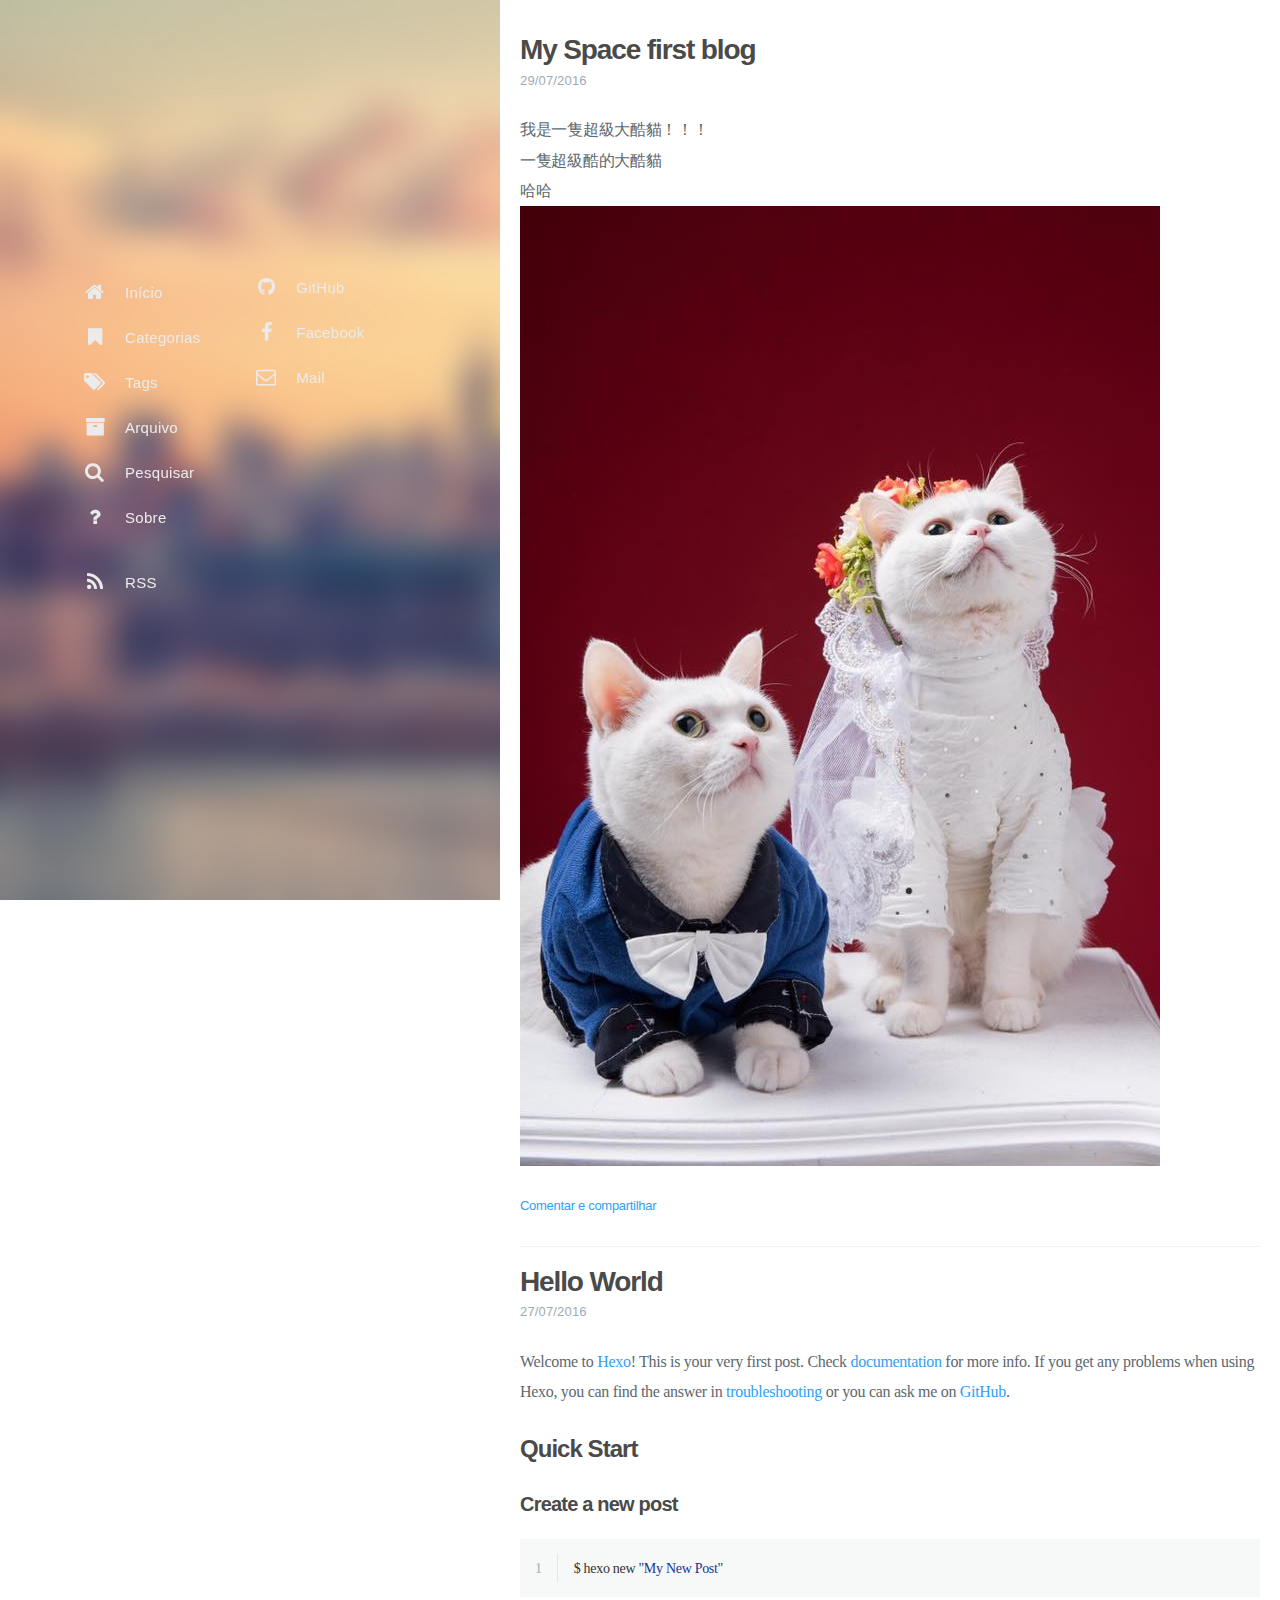
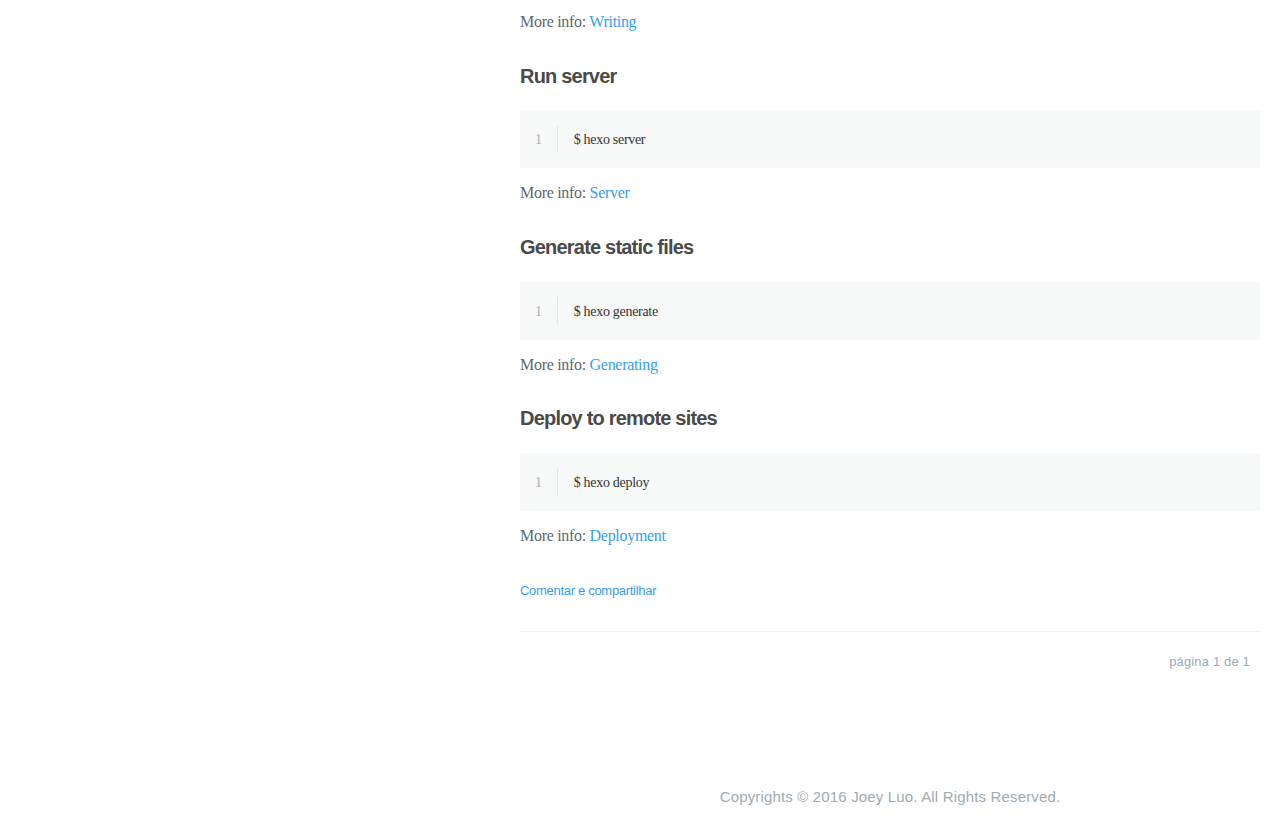
==== commit b8cde76d: "Site updated: 2016-07-31 15:48:32" ====
--- a/archives/index.html
+++ b/archives/index.html
@@ -6,7 +6,7 @@
     <meta charset="UTF-8">
     <meta name="viewport" content="width=device-width, initial-scale=1">
     <meta name="generator" content="Joey&#39;s Life">
-    <title>Archives - Joey&#39;s Life</title>
+    <title>Arquivo - Joey&#39;s Life</title>
     <meta name="author" content="Joey Luo">
     
     
@@ -79,7 +79,7 @@
                         >
                     
                         <i class="sidebar-button-icon fa fa-lg fa-home"></i>
-                        <span class="sidebar-button-desc">Home</span>
+                        <span class="sidebar-button-desc">Início</span>
                     </a>
             </li>
             
@@ -91,7 +91,7 @@
                         >
                     
                         <i class="sidebar-button-icon fa fa-lg fa-bookmark"></i>
-                        <span class="sidebar-button-desc">Categories</span>
+                        <span class="sidebar-button-desc">Categorias</span>
                     </a>
             </li>
             
@@ -115,7 +115,7 @@
                         >
                     
                         <i class="sidebar-button-icon fa fa-lg fa-archive"></i>
-                        <span class="sidebar-button-desc">Archives</span>
+                        <span class="sidebar-button-desc">Arquivo</span>
                     </a>
             </li>
             
@@ -127,7 +127,7 @@
                         >
                     
                         <i class="sidebar-button-icon fa fa-lg fa-search"></i>
-                        <span class="sidebar-button-desc">Search</span>
+                        <span class="sidebar-button-desc">Pesquisar</span>
                     </a>
             </li>
             
@@ -139,7 +139,7 @@
                         >
                     
                         <i class="sidebar-button-icon fa fa-lg fa-question"></i>
-                        <span class="sidebar-button-desc">About</span>
+                        <span class="sidebar-button-desc">Sobre</span>
                     </a>
             </li>
             
@@ -218,7 +218,7 @@
                 <div class="postShorten-meta">
     <time itemprop="datePublished" datetime="2016-07-29T00:46:31+08:00">
 	
-		    Jul 29, 2016
+		    29/07/2016
     	
     </time>
     
@@ -235,20 +235,13 @@
                     
                         <p>
                             <a href="/2016/07/29/My-Space-first-blog/#post-footer" class="postShorten-excerpt_link link">
-                                Comment and share
+                                Comentar e compartilhar
                             </a>
                         </p>
                     
                 </div>
             
         </div>
-        
-            <a href="/2016/07/29/My-Space-first-blog/">
-                <div class="postShorten-thumbnailimg">
-                    <img alt="" itemprop="image" src="undefined"/>
-                </div>
-            </a>
-            
         
     </article>
     
@@ -267,7 +260,7 @@
                 <div class="postShorten-meta">
     <time itemprop="datePublished" datetime="2016-07-27T01:38:30+08:00">
 	
-		    Jul 27, 2016
+		    27/07/2016
     	
     </time>
     
@@ -292,7 +285,7 @@
                     
                         <p>
                             <a href="/2016/07/27/hello-world/#post-footer" class="postShorten-excerpt_link link">
-                                Comment and share
+                                Comentar e compartilhar
                             </a>
                         </p>
                     
@@ -300,20 +293,13 @@
             
         </div>
         
-            <a href="/2016/07/27/hello-world/">
-                <div class="postShorten-thumbnailimg">
-                    <img alt="" itemprop="image" src="undefined"/>
-                </div>
-            </a>
-            
-        
     </article>
     
     <div class="pagination-bar">
     <ul class="pagination">
         
         
-        <li class="pagination-number">page 1 of 1</li>
+        <li class="pagination-number">página 1 de 1</li>
     </ul>
 </div>
 
@@ -372,7 +358,7 @@
             </form>
         </div>
         <div class="modal-body">
-            <div class="no-result text-color-light text-center">no post found</div>
+            <div class="no-result text-color-light text-center">não foram encontrados artigos</div>
             <div class="results">
                 
                 <div class="media">
@@ -417,10 +403,10 @@
         </div>
         <div class="modal-footer">
             <p class="results-count text-medium"
-                data-message-zero="no post found"
-                data-message-one="1 post found"
-                data-message-other="{n} posts found">
-                2 posts found
+                data-message-zero="não foram encontrados artigos"
+                data-message-one="1 artigo encontrados"
+                data-message-other="{n} artigos encontrados">
+                2 artigos encontrados
             </p>
         </div>
     </div>
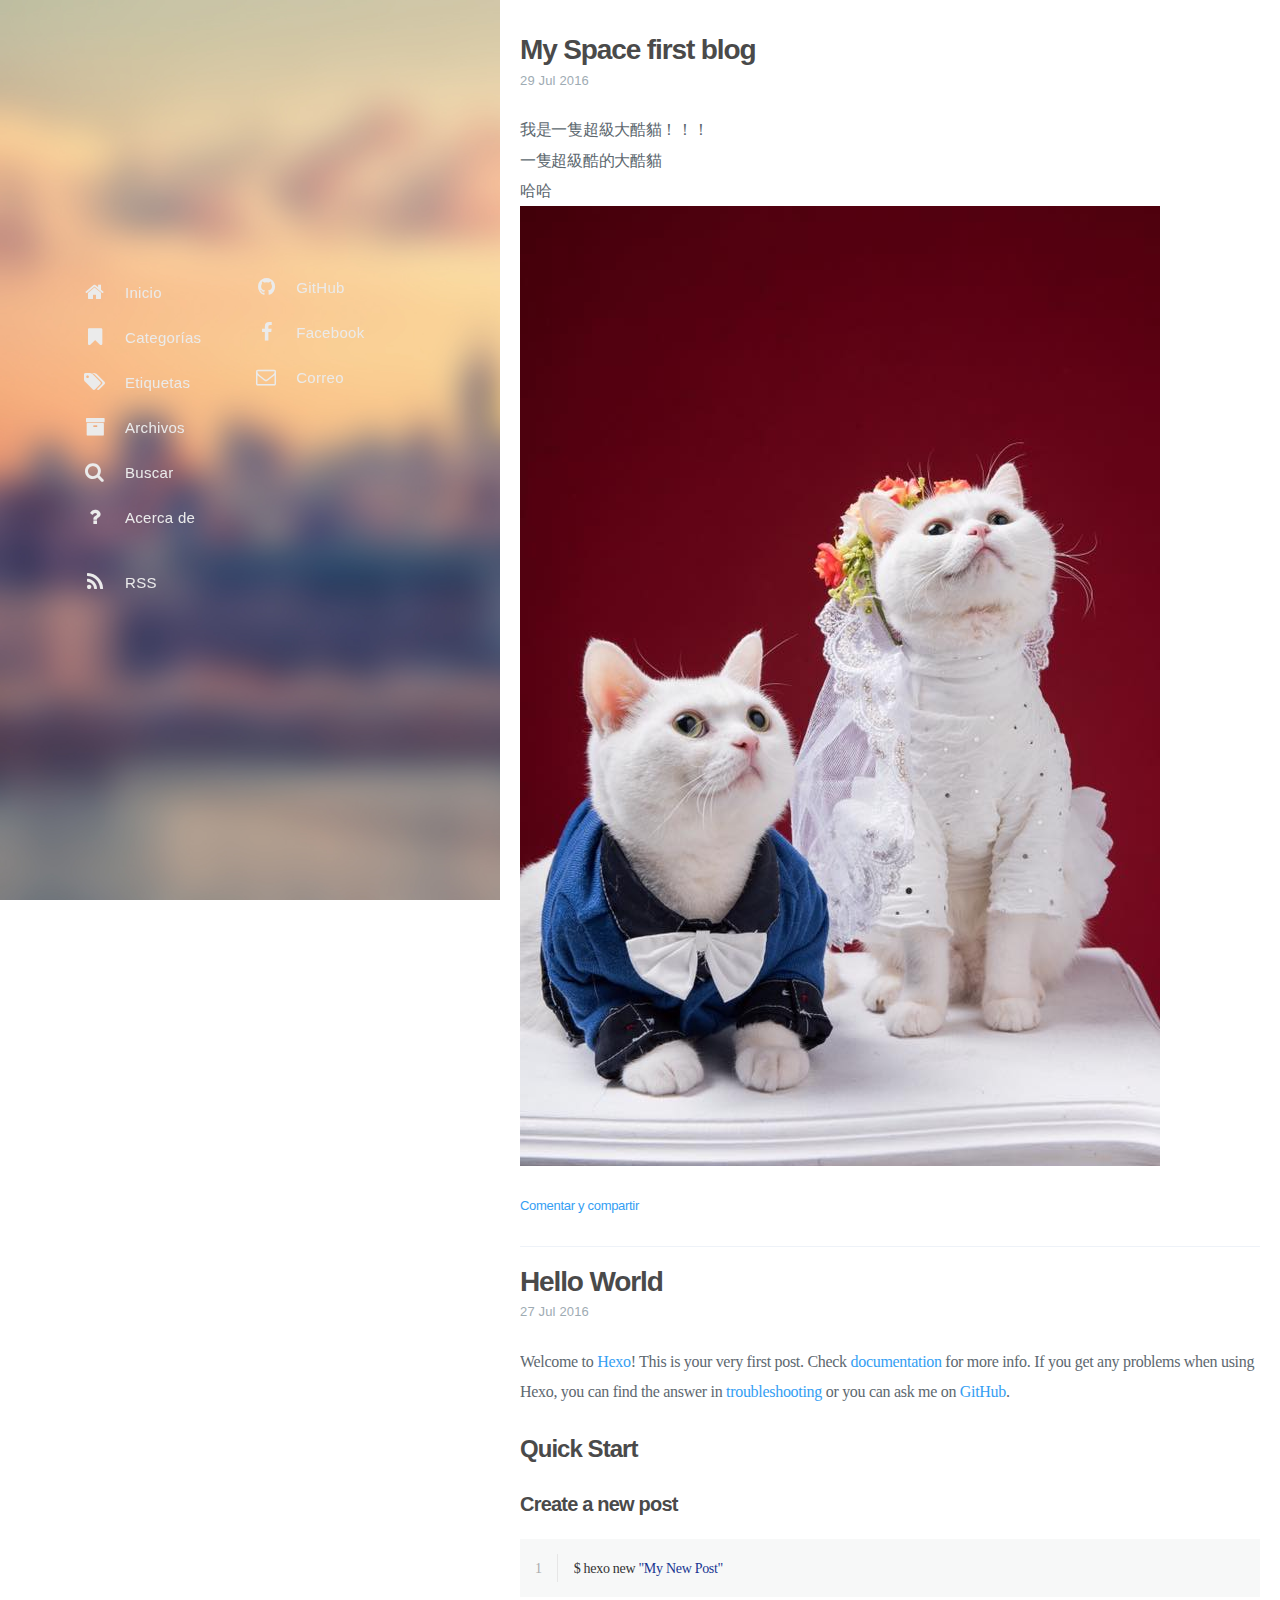
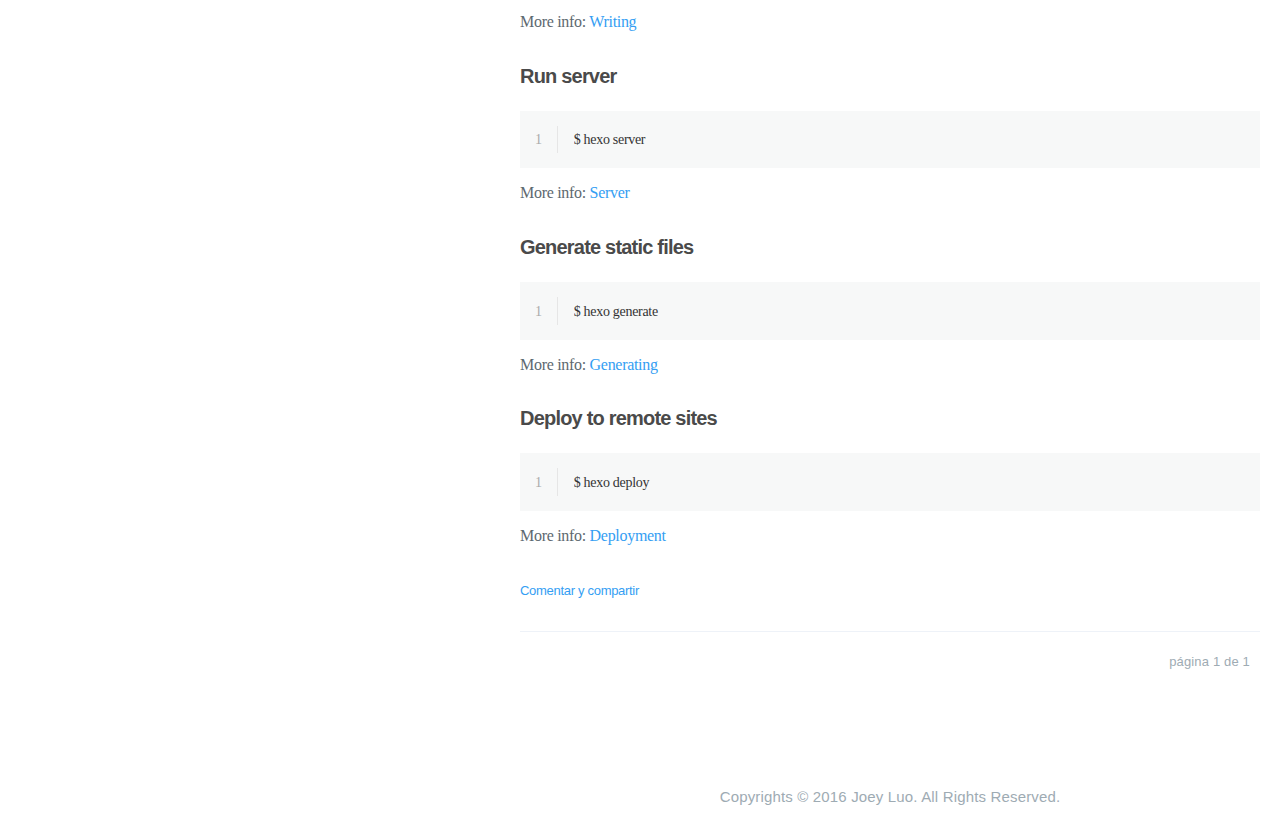
==== commit 09e1d97b: "Site updated: 2016-07-31 17:15:10" ====
--- a/archives/index.html
+++ b/archives/index.html
@@ -6,7 +6,7 @@
     <meta charset="UTF-8">
     <meta name="viewport" content="width=device-width, initial-scale=1">
     <meta name="generator" content="Joey&#39;s Life">
-    <title>Arquivo - Joey&#39;s Life</title>
+    <title>Archivos - Joey&#39;s Life</title>
     <meta name="author" content="Joey Luo">
     
     
@@ -79,7 +79,7 @@
                         >
                     
                         <i class="sidebar-button-icon fa fa-lg fa-home"></i>
-                        <span class="sidebar-button-desc">Início</span>
+                        <span class="sidebar-button-desc">Inicio</span>
                     </a>
             </li>
             
@@ -91,7 +91,7 @@
                         >
                     
                         <i class="sidebar-button-icon fa fa-lg fa-bookmark"></i>
-                        <span class="sidebar-button-desc">Categorias</span>
+                        <span class="sidebar-button-desc">Categorías</span>
                     </a>
             </li>
             
@@ -103,7 +103,7 @@
                         >
                     
                         <i class="sidebar-button-icon fa fa-lg fa-tags"></i>
-                        <span class="sidebar-button-desc">Tags</span>
+                        <span class="sidebar-button-desc">Etiquetas</span>
                     </a>
             </li>
             
@@ -115,7 +115,7 @@
                         >
                     
                         <i class="sidebar-button-icon fa fa-lg fa-archive"></i>
-                        <span class="sidebar-button-desc">Arquivo</span>
+                        <span class="sidebar-button-desc">Archivos</span>
                     </a>
             </li>
             
@@ -127,7 +127,7 @@
                         >
                     
                         <i class="sidebar-button-icon fa fa-lg fa-search"></i>
-                        <span class="sidebar-button-desc">Pesquisar</span>
+                        <span class="sidebar-button-desc">Buscar</span>
                     </a>
             </li>
             
@@ -139,7 +139,7 @@
                         >
                     
                         <i class="sidebar-button-icon fa fa-lg fa-question"></i>
-                        <span class="sidebar-button-desc">Sobre</span>
+                        <span class="sidebar-button-desc">Acerca de</span>
                     </a>
             </li>
             
@@ -170,7 +170,7 @@
                         <a  class="sidebar-button-link " href="mailto:darwin7381987654@gmail.com" target="_blank">
                     
                         <i class="sidebar-button-icon fa fa-lg fa-envelope-o"></i>
-                        <span class="sidebar-button-desc">Mail</span>
+                        <span class="sidebar-button-desc">Correo</span>
                     </a>
             </li>
             
@@ -218,7 +218,7 @@
                 <div class="postShorten-meta">
     <time itemprop="datePublished" datetime="2016-07-29T00:46:31+08:00">
 	
-		    29/07/2016
+		    29 Jul 2016
     	
     </time>
     
@@ -235,7 +235,7 @@
                     
                         <p>
                             <a href="/2016/07/29/My-Space-first-blog/#post-footer" class="postShorten-excerpt_link link">
-                                Comentar e compartilhar
+                                Comentar y compartir
                             </a>
                         </p>
                     
@@ -260,7 +260,7 @@
                 <div class="postShorten-meta">
     <time itemprop="datePublished" datetime="2016-07-27T01:38:30+08:00">
 	
-		    27/07/2016
+		    27 Jul 2016
     	
     </time>
     
@@ -285,7 +285,7 @@
                     
                         <p>
                             <a href="/2016/07/27/hello-world/#post-footer" class="postShorten-excerpt_link link">
-                                Comentar e compartilhar
+                                Comentar y compartir
                             </a>
                         </p>
                     
@@ -358,7 +358,7 @@
             </form>
         </div>
         <div class="modal-body">
-            <div class="no-result text-color-light text-center">não foram encontrados artigos</div>
+            <div class="no-result text-color-light text-center">no se encontraron artículos</div>
             <div class="results">
                 
                 <div class="media">
@@ -403,10 +403,10 @@
         </div>
         <div class="modal-footer">
             <p class="results-count text-medium"
-                data-message-zero="não foram encontrados artigos"
-                data-message-one="1 artigo encontrados"
-                data-message-other="{n} artigos encontrados">
-                2 artigos encontrados
+                data-message-zero="no se encontraron artículos"
+                data-message-one="1 artículo encontrado"
+                data-message-other="{n} artículos encontrados">
+                2 artículos encontrados
             </p>
         </div>
     </div>
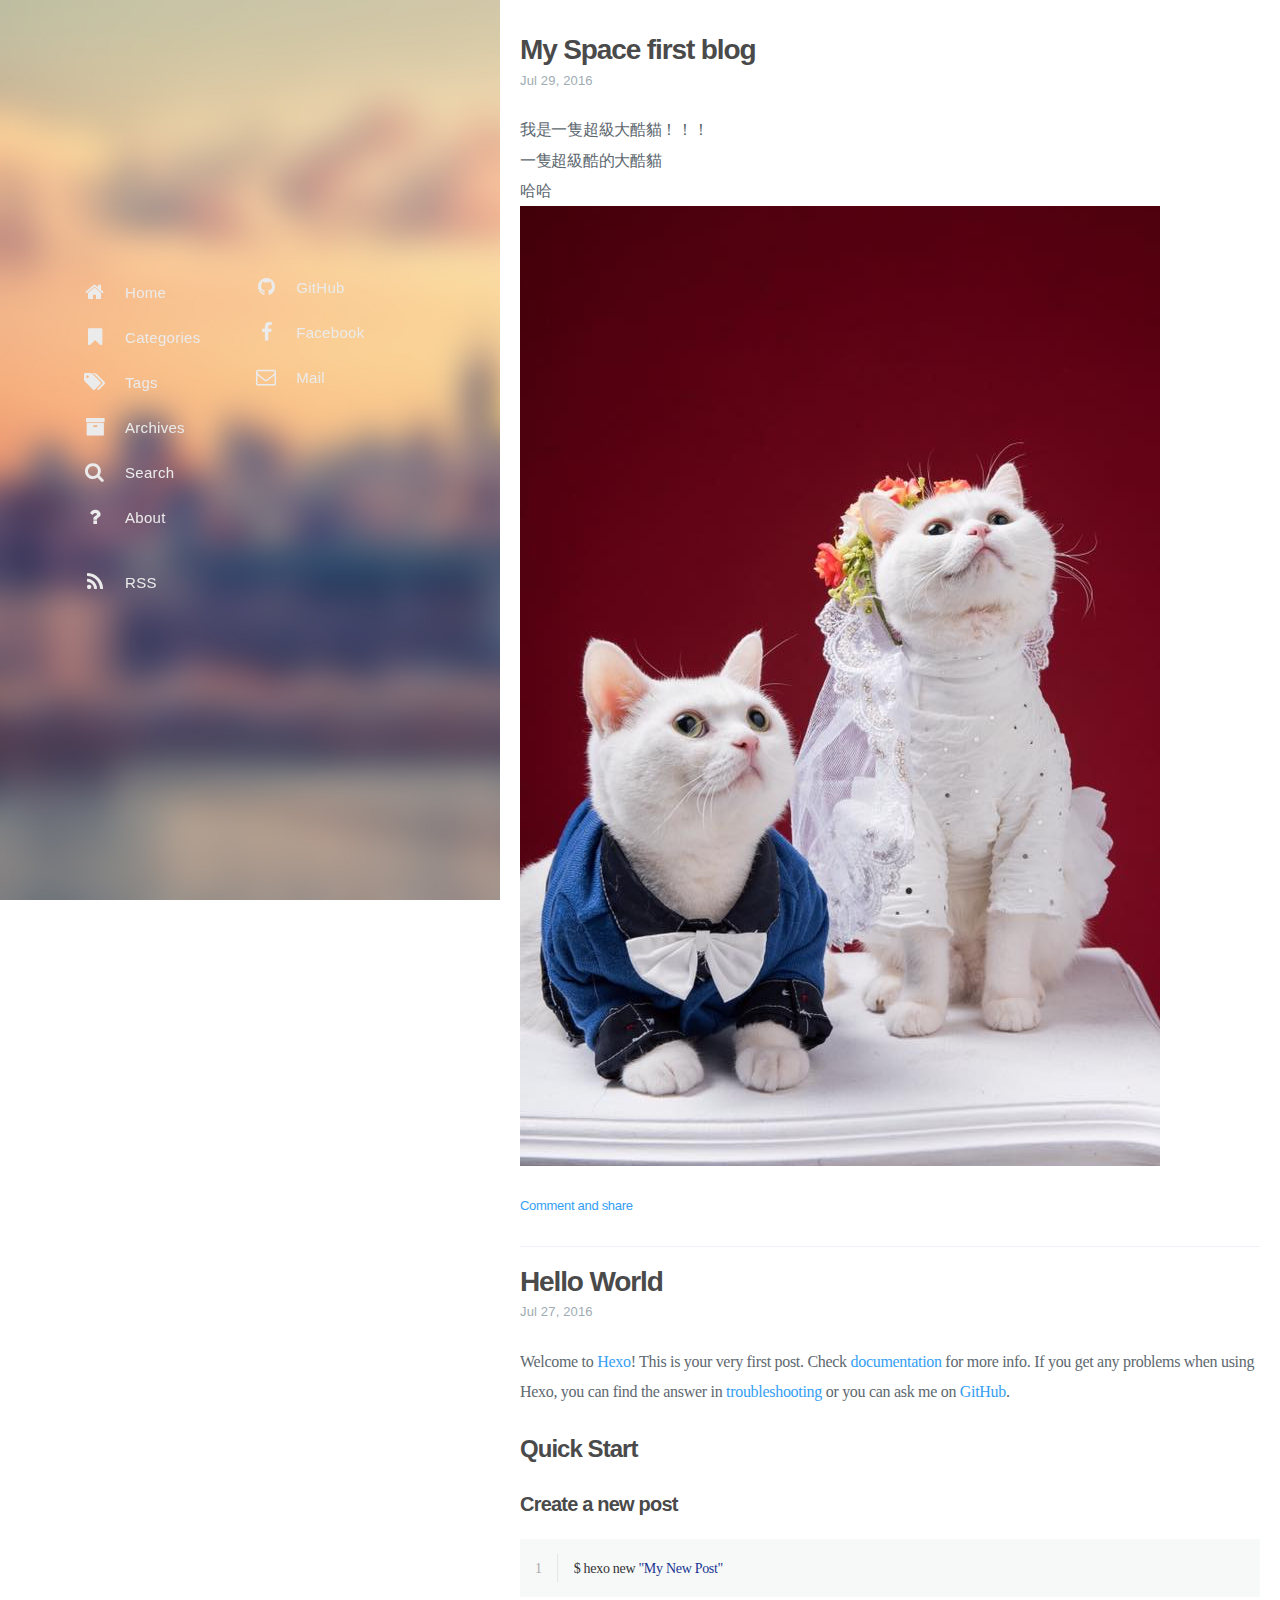
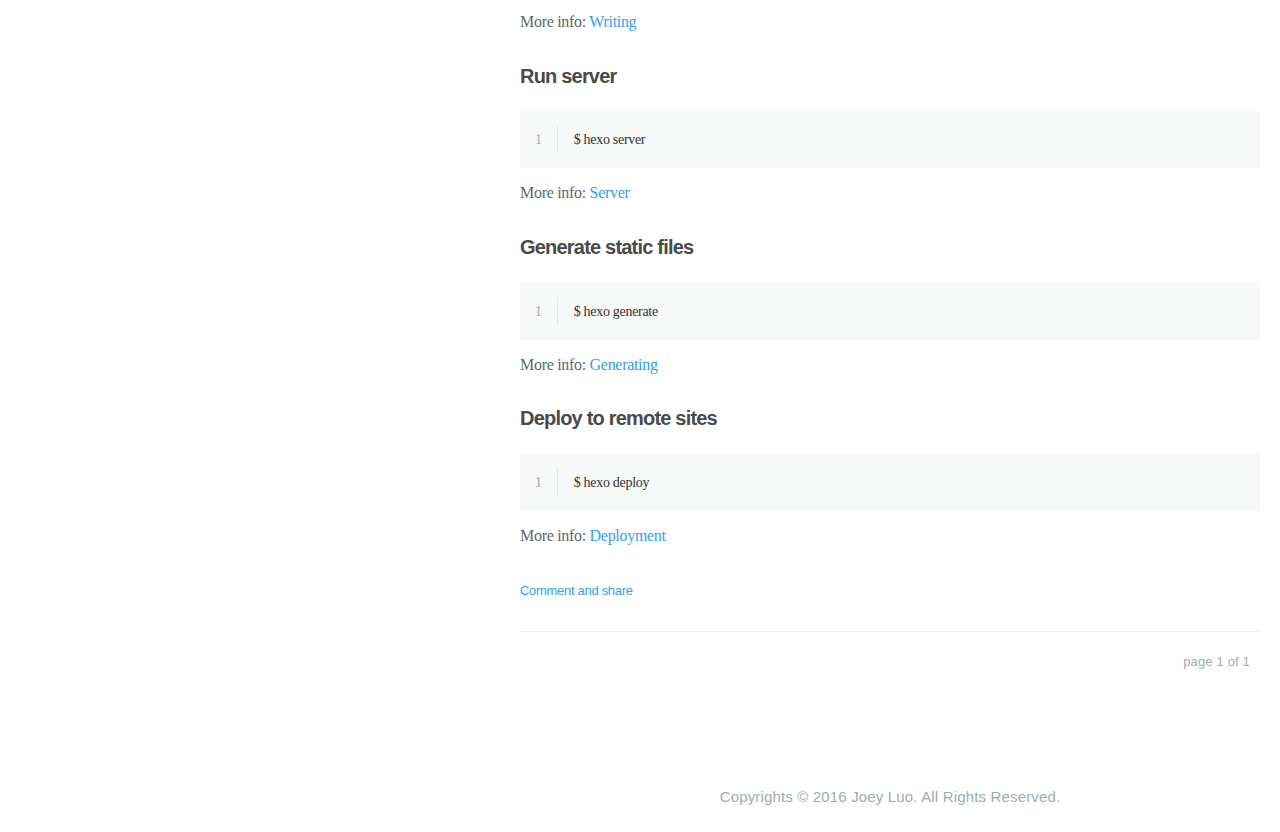
==== commit adabf314: "Site updated: 2016-07-31 17:15:45" ====
--- a/archives/index.html
+++ b/archives/index.html
@@ -6,7 +6,7 @@
     <meta charset="UTF-8">
     <meta name="viewport" content="width=device-width, initial-scale=1">
     <meta name="generator" content="Joey&#39;s Life">
-    <title>Archivos - Joey&#39;s Life</title>
+    <title>Archives - Joey&#39;s Life</title>
     <meta name="author" content="Joey Luo">
     
     
@@ -79,7 +79,7 @@
                         >
                     
                         <i class="sidebar-button-icon fa fa-lg fa-home"></i>
-                        <span class="sidebar-button-desc">Inicio</span>
+                        <span class="sidebar-button-desc">Home</span>
                     </a>
             </li>
             
@@ -91,7 +91,7 @@
                         >
                     
                         <i class="sidebar-button-icon fa fa-lg fa-bookmark"></i>
-                        <span class="sidebar-button-desc">Categorías</span>
+                        <span class="sidebar-button-desc">Categories</span>
                     </a>
             </li>
             
@@ -103,7 +103,7 @@
                         >
                     
                         <i class="sidebar-button-icon fa fa-lg fa-tags"></i>
-                        <span class="sidebar-button-desc">Etiquetas</span>
+                        <span class="sidebar-button-desc">Tags</span>
                     </a>
             </li>
             
@@ -115,7 +115,7 @@
                         >
                     
                         <i class="sidebar-button-icon fa fa-lg fa-archive"></i>
-                        <span class="sidebar-button-desc">Archivos</span>
+                        <span class="sidebar-button-desc">Archives</span>
                     </a>
             </li>
             
@@ -127,7 +127,7 @@
                         >
                     
                         <i class="sidebar-button-icon fa fa-lg fa-search"></i>
-                        <span class="sidebar-button-desc">Buscar</span>
+                        <span class="sidebar-button-desc">Search</span>
                     </a>
             </li>
             
@@ -139,7 +139,7 @@
                         >
                     
                         <i class="sidebar-button-icon fa fa-lg fa-question"></i>
-                        <span class="sidebar-button-desc">Acerca de</span>
+                        <span class="sidebar-button-desc">About</span>
                     </a>
             </li>
             
@@ -170,7 +170,7 @@
                         <a  class="sidebar-button-link " href="mailto:darwin7381987654@gmail.com" target="_blank">
                     
                         <i class="sidebar-button-icon fa fa-lg fa-envelope-o"></i>
-                        <span class="sidebar-button-desc">Correo</span>
+                        <span class="sidebar-button-desc">Mail</span>
                     </a>
             </li>
             
@@ -218,7 +218,7 @@
                 <div class="postShorten-meta">
     <time itemprop="datePublished" datetime="2016-07-29T00:46:31+08:00">
 	
-		    29 Jul 2016
+		    Jul 29, 2016
     	
     </time>
     
@@ -235,7 +235,7 @@
                     
                         <p>
                             <a href="/2016/07/29/My-Space-first-blog/#post-footer" class="postShorten-excerpt_link link">
-                                Comentar y compartir
+                                Comment and share
                             </a>
                         </p>
                     
@@ -260,7 +260,7 @@
                 <div class="postShorten-meta">
     <time itemprop="datePublished" datetime="2016-07-27T01:38:30+08:00">
 	
-		    27 Jul 2016
+		    Jul 27, 2016
     	
     </time>
     
@@ -285,7 +285,7 @@
                     
                         <p>
                             <a href="/2016/07/27/hello-world/#post-footer" class="postShorten-excerpt_link link">
-                                Comentar y compartir
+                                Comment and share
                             </a>
                         </p>
                     
@@ -299,7 +299,7 @@
     <ul class="pagination">
         
         
-        <li class="pagination-number">página 1 de 1</li>
+        <li class="pagination-number">page 1 of 1</li>
     </ul>
 </div>
 
@@ -358,7 +358,7 @@
             </form>
         </div>
         <div class="modal-body">
-            <div class="no-result text-color-light text-center">no se encontraron artículos</div>
+            <div class="no-result text-color-light text-center">no post found</div>
             <div class="results">
                 
                 <div class="media">
@@ -403,10 +403,10 @@
         </div>
         <div class="modal-footer">
             <p class="results-count text-medium"
-                data-message-zero="no se encontraron artículos"
-                data-message-one="1 artículo encontrado"
-                data-message-other="{n} artículos encontrados">
-                2 artículos encontrados
+                data-message-zero="no post found"
+                data-message-one="1 post found"
+                data-message-other="{n} posts found">
+                2 posts found
             </p>
         </div>
     </div>
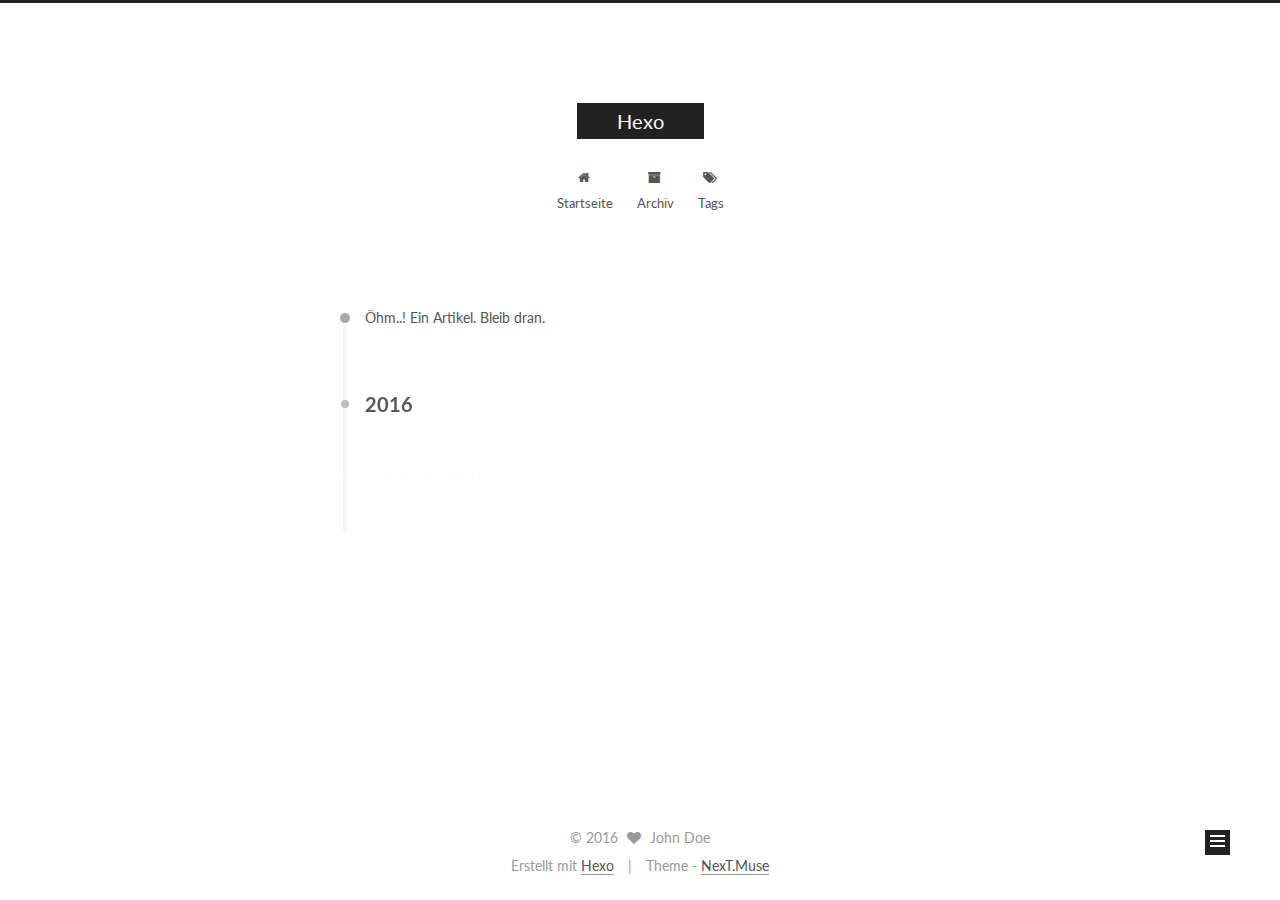
==== commit 2110f118: "nExt" ====
--- a/archives/index.html
+++ b/archives/index.html
@@ -1,426 +1,466 @@
-
-<!DOCTYPE html>
-<html lang="null">
-    
+<!doctype html>
+
+
+
+  
+
+
+<html class="theme-next muse use-motion">
 <head>
-    <meta charset="UTF-8">
-    <meta name="viewport" content="width=device-width, initial-scale=1">
-    <meta name="generator" content="Joey&#39;s Life">
-    <title>Archives - Joey&#39;s Life</title>
-    <meta name="author" content="Joey Luo">
-    
-    
-    
-        <link rel="alternate" type="application/atom+xml" title="RSS" href="/atom.xml">
-    
-    <meta name="description" content="政大資管,愛旅行,吃東西,傻傻的相信要改變世界">
-<meta property="og:type" content="blog">
-<meta property="og:title" content="Joey's Life">
+  <meta charset="UTF-8"/>
+<meta http-equiv="X-UA-Compatible" content="IE=edge,chrome=1" />
+<meta name="viewport" content="width=device-width, initial-scale=1, maximum-scale=1"/>
+
+
+
+<meta http-equiv="Cache-Control" content="no-transform" />
+<meta http-equiv="Cache-Control" content="no-siteapp" />
+
+
+
+
+
+
+
+
+
+
+
+
+  
+  
+  <link href="/vendors/fancybox/source/jquery.fancybox.css?v=2.1.5" rel="stylesheet" type="text/css" />
+
+
+
+
+  
+  
+  
+  
+
+  
+    
+    
+  
+
+  
+
+  
+
+  
+
+  
+
+  
+    
+    
+    <link href="//fonts.googleapis.com/css?family=Lato:300,300italic,400,400italic,700,700italic&subset=latin,latin-ext" rel="stylesheet" type="text/css">
+  
+
+
+
+
+
+
+<link href="/vendors/font-awesome/css/font-awesome.min.css?v=4.4.0" rel="stylesheet" type="text/css" />
+
+<link href="/css/main.css?v=5.0.1" rel="stylesheet" type="text/css" />
+
+
+  <meta name="keywords" content="Hexo, NexT" />
+
+
+
+
+
+
+
+
+  <link rel="shortcut icon" type="image/x-icon" href="/favicon.ico?v=5.0.1" />
+
+
+
+
+
+
+<meta property="og:type" content="website">
+<meta property="og:title" content="Hexo">
 <meta property="og:url" content="http://yoursite.com/archives/index.html">
-<meta property="og:site_name" content="Joey's Life">
-<meta property="og:description" content="政大資管,愛旅行,吃東西,傻傻的相信要改變世界">
+<meta property="og:site_name" content="Hexo">
 <meta name="twitter:card" content="summary">
-<meta name="twitter:title" content="Joey's Life">
-<meta name="twitter:description" content="政大資管,愛旅行,吃東西,傻傻的相信要改變世界">
-    
-    
-        
-    
-    
-    
-    
-    
-    <!--STYLES-->
-    <link rel="stylesheet" href="/assets/css/font-awesome.css">
-    <link rel="stylesheet" href="/assets/css/jquery.fancybox.css">
-    <link rel="stylesheet" href="/assets/css/jquery.fancybox-thumbs.css">
-    <link rel="stylesheet" href="/assets/css/tranquilpeak.css">
-    <!--STYLES END-->
-    
-    
+<meta name="twitter:title" content="Hexo">
+
+
+
+<script type="text/javascript" id="hexo.configuration">
+  var NexT = window.NexT || {};
+  var CONFIG = {
+    scheme: 'Muse',
+    sidebar: {"position":"left","display":"post"},
+    fancybox: true,
+    motion: true,
+    duoshuo: {
+      userId: 0,
+      author: 'Author'
+    }
+  };
+</script>
+
+
+
+
+  <link rel="canonical" href="http://yoursite.com/archives/"/>
+
+  <title> Archiv | Hexo </title>
 </head>
 
-    <body>
-        <div id="blog">
-            <!-- Define author's picture -->
-
-
-<header id="header" data-behavior="1">
-    <i id="btn-open-sidebar" class="fa fa-lg fa-bars"></i>
-    <h1 class="header-title">
-        <a class="header-title-link" href="/ ">Joey&#39;s Life</a>
-    </h1>
-    
-        
-            <a  class="header-right-icon open-algolia-search"
-                href="#about">
-        
-        
-            <i class="fa fa-lg fa-search"></i>
-        
-        </a>
-    
-</header>
-
-            <!-- Define author's picture -->
-
-
-<nav id="sidebar" data-behavior="1">
-    <div class="sidebar-container">
-        
-        
-            <ul class="sidebar-buttons">
-            
-                <li class="sidebar-button">
-                    
-                        <a  class="sidebar-button-link "
-                             href="/ "
-                            
-                        >
-                    
-                        <i class="sidebar-button-icon fa fa-lg fa-home"></i>
-                        <span class="sidebar-button-desc">Home</span>
-                    </a>
-            </li>
-            
-                <li class="sidebar-button">
-                    
-                        <a  class="sidebar-button-link "
-                             href="/all-categories"
-                            
-                        >
-                    
-                        <i class="sidebar-button-icon fa fa-lg fa-bookmark"></i>
-                        <span class="sidebar-button-desc">Categories</span>
-                    </a>
-            </li>
-            
-                <li class="sidebar-button">
-                    
-                        <a  class="sidebar-button-link "
-                             href="/all-tags"
-                            
-                        >
-                    
-                        <i class="sidebar-button-icon fa fa-lg fa-tags"></i>
-                        <span class="sidebar-button-desc">Tags</span>
-                    </a>
-            </li>
-            
-                <li class="sidebar-button">
-                    
-                        <a  class="sidebar-button-link "
-                             href="/all-archives"
-                            
-                        >
-                    
-                        <i class="sidebar-button-icon fa fa-lg fa-archive"></i>
-                        <span class="sidebar-button-desc">Archives</span>
-                    </a>
-            </li>
-            
-                <li class="sidebar-button">
-                    
-                        <a  class="sidebar-button-link open-algolia-search"
-                             href="#search"
-                            
-                        >
-                    
-                        <i class="sidebar-button-icon fa fa-lg fa-search"></i>
-                        <span class="sidebar-button-desc">Search</span>
-                    </a>
-            </li>
-            
-                <li class="sidebar-button">
-                    
-                        <a  class="sidebar-button-link "
-                             href="#about"
-                            
-                        >
-                    
-                        <i class="sidebar-button-icon fa fa-lg fa-question"></i>
-                        <span class="sidebar-button-desc">About</span>
-                    </a>
-            </li>
-            
-        </ul>
-        
-            <ul class="sidebar-buttons">
-            
-                <li class="sidebar-button">
-                    
-                        <a  class="sidebar-button-link " href="https://github.com/darwin7381" target="_blank">
-                    
-                        <i class="sidebar-button-icon fa fa-lg fa-github"></i>
-                        <span class="sidebar-button-desc">GitHub</span>
-                    </a>
-            </li>
-            
-                <li class="sidebar-button">
-                    
-                        <a  class="sidebar-button-link " href="https://facebook.com/darwin7381" target="_blank">
-                    
-                        <i class="sidebar-button-icon fa fa-lg fa-facebook"></i>
-                        <span class="sidebar-button-desc">Facebook</span>
-                    </a>
-            </li>
-            
-                <li class="sidebar-button">
-                    
-                        <a  class="sidebar-button-link " href="mailto:darwin7381987654@gmail.com" target="_blank">
-                    
-                        <i class="sidebar-button-icon fa fa-lg fa-envelope-o"></i>
-                        <span class="sidebar-button-desc">Mail</span>
-                    </a>
-            </li>
-            
-        </ul>
-        
-            <ul class="sidebar-buttons">
-            
-                <li class="sidebar-button">
-                    
-                        <a  class="sidebar-button-link "
-                             href="/atom.xml"
-                            
-                        >
-                    
-                        <i class="sidebar-button-icon fa fa-lg fa-rss"></i>
-                        <span class="sidebar-button-desc">RSS</span>
-                    </a>
-            </li>
-            
-        </ul>
-        
+<body itemscope itemtype="http://schema.org/WebPage" lang="">
+
+  
+
+
+
+
+
+
+
+
+
+
+  
+  
+    
+  
+
+  <div class="container one-collumn sidebar-position-left  page-archive  ">
+    <div class="headband"></div>
+
+    <header id="header" class="header" itemscope itemtype="http://schema.org/WPHeader">
+      <div class="header-inner"><div class="site-meta ">
+  
+
+  <div class="custom-logo-site-title">
+    <a href="/"  class="brand" rel="start">
+      <span class="logo-line-before"><i></i></span>
+      <span class="site-title">Hexo</span>
+      <span class="logo-line-after"><i></i></span>
+    </a>
+  </div>
+  <p class="site-subtitle"></p>
+</div>
+
+<div class="site-nav-toggle">
+  <button>
+    <span class="btn-bar"></span>
+    <span class="btn-bar"></span>
+    <span class="btn-bar"></span>
+  </button>
+</div>
+
+<nav class="site-nav">
+  
+
+  
+    <ul id="menu" class="menu">
+      
+        
+        <li class="menu-item menu-item-home">
+          <a href="/" rel="section">
+            
+              <i class="menu-item-icon fa fa-fw fa-home"></i> <br />
+            
+            Startseite
+          </a>
+        </li>
+      
+        
+        <li class="menu-item menu-item-archives">
+          <a href="/archives" rel="section">
+            
+              <i class="menu-item-icon fa fa-fw fa-archive"></i> <br />
+            
+            Archiv
+          </a>
+        </li>
+      
+        
+        <li class="menu-item menu-item-tags">
+          <a href="/tags" rel="section">
+            
+              <i class="menu-item-icon fa fa-fw fa-tags"></i> <br />
+            
+            Tags
+          </a>
+        </li>
+      
+
+      
+    </ul>
+  
+
+  
+</nav>
+
+ </div>
+    </header>
+
+    <main id="main" class="main">
+      <div class="main-inner">
+        <div class="content-wrap">
+          <div id="content" class="content">
+            
+
+  <section id="posts" class="posts-collapse">
+    <span class="archive-move-on"></span>
+
+    <span class="archive-page-counter">
+      
+      
+      
+        
+      
+      Öhm..! Ein Artikel. Bleib dran.
+    </span>
+
+    
+
+      
+      
+      
+
+      
+        
+        <div class="collection-title">
+          <h2 class="archive-year motion-element" id="archive-year-2016">2016</h2>
+        </div>
+      
+      
+
+      
+
+  <article class="post post-type-normal" itemscope itemtype="http://schema.org/Article">
+    <header class="post-header">
+
+      <h1 class="post-title">
+        
+            <a class="post-title-link" href="/2016/07/30/hello-world/" itemprop="url">
+              
+                <span itemprop="name">Hello World</span>
+              
+            </a>
+        
+      </h1>
+
+      <div class="post-meta">
+        <time class="post-time" itemprop="dateCreated"
+              datetime="2016-07-30T22:58:14+08:00"
+              content="2016-07-30" >
+          07-30
+        </time>
+      </div>
+
+    </header>
+  </article>
+
+
+
+    
+
+  </section>
+
+  
+
+
+
+          </div>
+          
+
+
+          
+
+        </div>
+        
+          
+  
+  <div class="sidebar-toggle">
+    <div class="sidebar-toggle-line-wrap">
+      <span class="sidebar-toggle-line sidebar-toggle-line-first"></span>
+      <span class="sidebar-toggle-line sidebar-toggle-line-middle"></span>
+      <span class="sidebar-toggle-line sidebar-toggle-line-last"></span>
     </div>
-</nav>
-
-            
-            <div id="main" data-behavior="1"
-                 class="
-                        hasCoverMetaIn
-                        ">
-                
-    <section class="postShorten-group main-content-wrap">
-    
-    
-    <article class="postShorten postShorten--thumbnailimg-bottom" itemscope itemType="http://schema.org/BlogPosting">
-        <div class="postShorten-wrap">
-            
-            <div class="postShorten-header">
-                <h1 class="postShorten-title" itemprop="headline">
-                    
-                        <a class="link-unstyled" href="/2016/07/29/My-Space-first-blog/">
-                            My Space first blog
-                        </a>
-                    
-                </h1>
-                <div class="postShorten-meta">
-    <time itemprop="datePublished" datetime="2016-07-29T00:46:31+08:00">
-	
-		    Jul 29, 2016
-    	
-    </time>
-    
+  </div>
+
+  <aside id="sidebar" class="sidebar">
+    <div class="sidebar-inner">
+
+      
+
+      
+
+      <section class="site-overview sidebar-panel  sidebar-panel-active ">
+        <div class="site-author motion-element" itemprop="author" itemscope itemtype="http://schema.org/Person">
+          <img class="site-author-image" itemprop="image"
+               src="/images/avatar.gif"
+               alt="John Doe" />
+          <p class="site-author-name" itemprop="name">John Doe</p>
+          <p class="site-description motion-element" itemprop="description"></p>
+        </div>
+        <nav class="site-state motion-element">
+          <div class="site-state-item site-state-posts">
+            <a href="/archives">
+              <span class="site-state-item-count">1</span>
+              <span class="site-state-item-name">Artikel</span>
+            </a>
+          </div>
+
+          
+
+          
+
+        </nav>
+
+        
+
+        <div class="links-of-author motion-element">
+          
+        </div>
+
+        
+        
+
+        
+        
+
+      </section>
+
+      
+
+    </div>
+  </aside>
+
+
+        
+      </div>
+    </main>
+
+    <footer id="footer" class="footer">
+      <div class="footer-inner">
+        <div class="copyright" >
+  
+  &copy; 
+  <span itemprop="copyrightYear">2016</span>
+  <span class="with-love">
+    <i class="fa fa-heart"></i>
+  </span>
+  <span class="author" itemprop="copyrightHolder">John Doe</span>
 </div>
 
-            </div>
-            
-                <div class="postShorten-content" itemprop="articleBody">
-                    <p>我是一隻超級大酷貓！！！<br>一隻超級酷的大酷貓<br>哈哈<br><img src="/img/貓夫妻.jpg" alt=""></p>
-
-                    
-                        
-                    
-                    
-                        <p>
-                            <a href="/2016/07/29/My-Space-first-blog/#post-footer" class="postShorten-excerpt_link link">
-                                Comment and share
-                            </a>
-                        </p>
-                    
-                </div>
-            
-        </div>
-        
-    </article>
-    
-    
-    <article class="postShorten postShorten--thumbnailimg-bottom" itemscope itemType="http://schema.org/BlogPosting">
-        <div class="postShorten-wrap">
-            
-            <div class="postShorten-header">
-                <h1 class="postShorten-title" itemprop="headline">
-                    
-                        <a class="link-unstyled" href="/2016/07/27/hello-world/">
-                            Hello World
-                        </a>
-                    
-                </h1>
-                <div class="postShorten-meta">
-    <time itemprop="datePublished" datetime="2016-07-27T01:38:30+08:00">
-	
-		    Jul 27, 2016
-    	
-    </time>
-    
+<div class="powered-by">
+  Erstellt mit  <a class="theme-link" href="https://hexo.io">Hexo</a>
 </div>
 
-            </div>
-            
-                <div class="postShorten-content" itemprop="articleBody">
-                    <p>Welcome to <a href="https://hexo.io/" target="_blank" rel="external">Hexo</a>! This is your very first post. Check <a href="https://hexo.io/docs/" target="_blank" rel="external">documentation</a> for more info. If you get any problems when using Hexo, you can find the answer in <a href="https://hexo.io/docs/troubleshooting.html" target="_blank" rel="external">troubleshooting</a> or you can ask me on <a href="https://github.com/hexojs/hexo/issues" target="_blank" rel="external">GitHub</a>.</p>
-<h2 id="Quick-Start"><a href="#Quick-Start" class="headerlink" title="Quick Start"></a>Quick Start</h2><h3 id="Create-a-new-post"><a href="#Create-a-new-post" class="headerlink" title="Create a new post"></a>Create a new post</h3><figure class="highlight bash"><table><tr><td class="gutter"><pre><div class="line">1</div></pre></td><td class="code"><pre><div class="line">$ hexo new <span class="string">"My New Post"</span></div></pre></td></tr></table></figure>
-<p>More info: <a href="https://hexo.io/docs/writing.html" target="_blank" rel="external">Writing</a></p>
-<h3 id="Run-server"><a href="#Run-server" class="headerlink" title="Run server"></a>Run server</h3><figure class="highlight bash"><table><tr><td class="gutter"><pre><div class="line">1</div></pre></td><td class="code"><pre><div class="line">$ hexo server</div></pre></td></tr></table></figure>
-<p>More info: <a href="https://hexo.io/docs/server.html" target="_blank" rel="external">Server</a></p>
-<h3 id="Generate-static-files"><a href="#Generate-static-files" class="headerlink" title="Generate static files"></a>Generate static files</h3><figure class="highlight bash"><table><tr><td class="gutter"><pre><div class="line">1</div></pre></td><td class="code"><pre><div class="line">$ hexo generate</div></pre></td></tr></table></figure>
-<p>More info: <a href="https://hexo.io/docs/generating.html" target="_blank" rel="external">Generating</a></p>
-<h3 id="Deploy-to-remote-sites"><a href="#Deploy-to-remote-sites" class="headerlink" title="Deploy to remote sites"></a>Deploy to remote sites</h3><figure class="highlight bash"><table><tr><td class="gutter"><pre><div class="line">1</div></pre></td><td class="code"><pre><div class="line">$ hexo deploy</div></pre></td></tr></table></figure>
-<p>More info: <a href="https://hexo.io/docs/deployment.html" target="_blank" rel="external">Deployment</a></p>
-
-                    
-                        
-                    
-                    
-                        <p>
-                            <a href="/2016/07/27/hello-world/#post-footer" class="postShorten-excerpt_link link">
-                                Comment and share
-                            </a>
-                        </p>
-                    
-                </div>
-            
-        </div>
-        
-    </article>
-    
-    <div class="pagination-bar">
-    <ul class="pagination">
-        
-        
-        <li class="pagination-number">page 1 of 1</li>
-    </ul>
+<div class="theme-info">
+  Theme -
+  <a class="theme-link" href="https://github.com/iissnan/hexo-theme-next">
+    NexT.Muse
+  </a>
 </div>
 
-</section>
-
-
-
-                <footer id="footer" class="main-content-wrap">
-    <span class="copyrights">
-        Copyrights &copy; 2016 Joey Luo. All Rights Reserved.
-    </span>
-</footer>
-
-            </div>
-            
-        </div>
-        
-
-
-<div id="about">
-    <div id="about-card">
-        <div id="about-btn-close">
-            <i class="fa fa-remove"></i>
-        </div>
-        
-            <h4 id="about-card-name">Joey Luo</h4>
-        
-            <h5 id="about-card-bio"><p>author.bio</p>
-</h5>
-        
-        
-            <h5 id="about-card-job">
-                <i class="fa fa-briefcase"></i>
-                <br/>
-                <p>author.job</p>
-
-            </h5>
-        
-        
+        
+
+        
+      </div>
+    </footer>
+
+    <div class="back-to-top">
+      <i class="fa fa-arrow-up"></i>
     </div>
-</div>
-
-        <div id="algolia-search-modal" class="modal-container">
-    <div class="modal">
-        <div class="modal-header">
-            <span class="close-button"><i class="fa fa-close"></i></span>
-            <a href="https://algolia.com" target="_blank" class="searchby-algolia text-color-light link-unstyled">
-                <span class="searchby-algolia-text text-color-light text-small">by</span>
-                <img class="searchby-algolia-logo" src="https://www.algolia.com/static_assets/images/press/downloads/algolia-light.svg">
-            </a>
-            <i class="search-icon fa fa-search"></i>
-            <form id="algolia-search-form">
-                <input type="text" id="algolia-search-input" name="search"
-                    class="form-control input--large search-input" placeholder="Search "
-                    autofocus="autofocus"/>
-            </form>
-        </div>
-        <div class="modal-body">
-            <div class="no-result text-color-light text-center">no post found</div>
-            <div class="results">
-                
-                <div class="media">
-                    
-                    <div class="media-body">
-                        <a class="link-unstyled" href="http://yoursite.com/2016/07/29/My-Space-first-blog/">
-                            <h3 class="media-heading">My Space first blog</h3>
-                        </a>
-                        <span class="media-meta">
-                            <span class="media-date text-small">
-                                
-                                    Jul 29, 2016
-                                
-                            </span>
-                        </span>
-                        <div class="media-content hide-xs font-merryweather"></div>
-                    </div>
-                    <div style="clear:both;"></div>
-                    <hr>
-                </div>
-                
-                <div class="media">
-                    
-                    <div class="media-body">
-                        <a class="link-unstyled" href="http://yoursite.com/2016/07/27/hello-world/">
-                            <h3 class="media-heading">Hello World</h3>
-                        </a>
-                        <span class="media-meta">
-                            <span class="media-date text-small">
-                                
-                                    Jul 27, 2016
-                                
-                            </span>
-                        </span>
-                        <div class="media-content hide-xs font-merryweather"></div>
-                    </div>
-                    <div style="clear:both;"></div>
-                    <hr>
-                </div>
-                
-            </div>
-        </div>
-        <div class="modal-footer">
-            <p class="results-count text-medium"
-                data-message-zero="no post found"
-                data-message-one="1 post found"
-                data-message-other="{n} posts found">
-                2 posts found
-            </p>
-        </div>
-    </div>
-</div>
-        
-<div id="cover" style="background-image:url('/assets/images/cover.jpg');"></div>
-        <!--SCRIPTS-->
-<script src="/assets/js/jquery.js"></script>
-<script src="/assets/js/jquery.fancybox.js"></script>
-<script src="/assets/js/jquery.fancybox-thumbs.js"></script>
-<script src="/assets/js/tranquilpeak.js"></script>
-<!--SCRIPTS END-->
-
-
-
-    </body>
+  </div>
+
+  
+
+<script type="text/javascript">
+  if (Object.prototype.toString.call(window.Promise) !== '[object Function]') {
+    window.Promise = null;
+  }
+</script>
+
+
+
+
+
+
+
+
+
+  
+
+
+
+  
+  <script type="text/javascript" src="/vendors/jquery/index.js?v=2.1.3"></script>
+
+  
+  <script type="text/javascript" src="/vendors/fastclick/lib/fastclick.min.js?v=1.0.6"></script>
+
+  
+  <script type="text/javascript" src="/vendors/jquery_lazyload/jquery.lazyload.js?v=1.9.7"></script>
+
+  
+  <script type="text/javascript" src="/vendors/velocity/velocity.min.js?v=1.2.1"></script>
+
+  
+  <script type="text/javascript" src="/vendors/velocity/velocity.ui.min.js?v=1.2.1"></script>
+
+  
+  <script type="text/javascript" src="/vendors/fancybox/source/jquery.fancybox.pack.js?v=2.1.5"></script>
+
+
+  
+
+
+  <script type="text/javascript" src="/js/src/utils.js?v=5.0.1"></script>
+
+  <script type="text/javascript" src="/js/src/motion.js?v=5.0.1"></script>
+
+
+
+  
+  
+
+  
+  
+    <script type="text/javascript" id="motion.page.archive">
+      $('.archive-year').velocity('transition.slideLeftIn');
+    </script>
+  
+
+
+  
+
+
+  <script type="text/javascript" src="/js/src/bootstrap.js?v=5.0.1"></script>
+
+
+
+  
+
+
+
+  
+
+
+
+
+  
+  
+
+  
+
+  
+
+  
+
+</body>
 </html>
--- a/css/main.css
+++ b/css/main.css
@@ -0,0 +1,2182 @@
+/* normalize.css v3.0.2 | MIT License | git.io/normalize */
+html {
+  font-family: sans-serif; /* 1 */
+  -ms-text-size-adjust: 100%; /* 2 */
+  -webkit-text-size-adjust: 100%; /* 2 */
+}
+body {
+  margin: 0;
+}
+article,
+aside,
+details,
+figcaption,
+figure,
+footer,
+header,
+hgroup,
+main,
+menu,
+nav,
+section,
+summary {
+  display: block;
+}
+audio,
+canvas,
+progress,
+video {
+  display: inline-block; /* 1 */
+  vertical-align: baseline; /* 2 */
+}
+audio:not([controls]) {
+  display: none;
+  height: 0;
+}
+[hidden],
+template {
+  display: none;
+}
+a {
+  background-color: transparent;
+}
+a:active,
+a:hover {
+  outline: 0;
+}
+abbr[title] {
+  border-bottom: 1px dotted;
+}
+b,
+strong {
+  font-weight: bold;
+}
+dfn {
+  font-style: italic;
+}
+h1 {
+  font-size: 2em;
+  margin: 0.67em 0;
+}
+mark {
+  background: #ff0;
+  color: #000;
+}
+small {
+  font-size: 80%;
+}
+sub,
+sup {
+  font-size: 75%;
+  line-height: 0;
+  position: relative;
+  vertical-align: baseline;
+}
+sup {
+  top: -0.5em;
+}
+sub {
+  bottom: -0.25em;
+}
+img {
+  border: 0;
+}
+svg:not(:root) {
+  overflow: hidden;
+}
+figure {
+  margin: 1em 40px;
+}
+hr {
+  -moz-box-sizing: content-box;
+  box-sizing: content-box;
+  height: 0;
+}
+pre {
+  overflow: auto;
+}
+code,
+kbd,
+pre,
+samp {
+  font-family: monospace, monospace;
+  font-size: 1em;
+}
+button,
+input,
+optgroup,
+select,
+textarea {
+  color: inherit; /* 1 */
+  font: inherit; /* 2 */
+  margin: 0; /* 3 */
+}
+button {
+  overflow: visible;
+}
+button,
+select {
+  text-transform: none;
+}
+button,
+html input[type="button"],
+input[type="reset"],
+input[type="submit"] {
+  -webkit-appearance: button; /* 2 */
+  cursor: pointer; /* 3 */
+}
+button[disabled],
+html input[disabled] {
+  cursor: default;
+}
+button::-moz-focus-inner,
+input::-moz-focus-inner {
+  border: 0;
+  padding: 0;
+}
+input {
+  line-height: normal;
+}
+input[type="checkbox"],
+input[type="radio"] {
+  box-sizing: border-box; /* 1 */
+  padding: 0; /* 2 */
+}
+input[type="number"]::-webkit-inner-spin-button,
+input[type="number"]::-webkit-outer-spin-button {
+  height: auto;
+}
+input[type="search"] {
+  -webkit-appearance: textfield; /* 1 */
+  -moz-box-sizing: content-box;
+  -webkit-box-sizing: content-box; /* 2 */
+  box-sizing: content-box;
+}
+input[type="search"]::-webkit-search-cancel-button,
+input[type="search"]::-webkit-search-decoration {
+  -webkit-appearance: none;
+}
+fieldset {
+  border: 1px solid #c0c0c0;
+  margin: 0 2px;
+  padding: 0.35em 0.625em 0.75em;
+}
+legend {
+  border: 0; /* 1 */
+  padding: 0; /* 2 */
+}
+textarea {
+  overflow: auto;
+}
+optgroup {
+  font-weight: bold;
+}
+table {
+  border-collapse: collapse;
+  border-spacing: 0;
+}
+td,
+th {
+  padding: 0;
+}
+::selection {
+  background: #262a30;
+  color: #fff;
+}
+body {
+  position: relative;
+  font-family: 'Lato', "PingFang SC", "Microsoft YaHei", sans-serif;
+  font-size: 14px;
+  line-height: 2;
+  color: #555;
+  background: #fff;
+}
+@media (max-width: 767px) {
+  body {
+    padding-right: 0 !important;
+  }
+}
+@media (min-width: 768px) and (max-width: 991px) {
+  body {
+    padding-right: 0 !important;
+  }
+}
+@media (min-width: 1600px) {
+  body {
+    font-size: 16px;
+  }
+}
+h1,
+h2,
+h3,
+h4,
+h5,
+h6 {
+  margin: 0;
+  padding: 0;
+  font-weight: bold;
+  line-height: 1.5;
+  font-family: 'Lato', "PingFang SC", "Microsoft YaHei", sans-serif;
+}
+h2,
+h3,
+h4,
+h5,
+h6 {
+  margin: 20px 0 15px;
+}
+h1 {
+  font-size: 22px;
+}
+@media (max-width: 767px) {
+  h1 {
+    font-size: 18px;
+  }
+}
+h2 {
+  font-size: 20px;
+}
+@media (max-width: 767px) {
+  h2 {
+    font-size: 16px;
+  }
+}
+h3 {
+  font-size: 18px;
+}
+@media (max-width: 767px) {
+  h3 {
+    font-size: 14px;
+  }
+}
+h4 {
+  font-size: 16px;
+}
+@media (max-width: 767px) {
+  h4 {
+    font-size: 12px;
+  }
+}
+h5 {
+  font-size: 14px;
+}
+@media (max-width: 767px) {
+  h5 {
+    font-size: 10px;
+  }
+}
+h6 {
+  font-size: 12px;
+}
+@media (max-width: 767px) {
+  h6 {
+    font-size: 8px;
+  }
+}
+p {
+  margin: 0 0 25px 0;
+}
+a {
+  color: #555;
+  text-decoration: none;
+  border-bottom: 1px solid #999;
+  word-wrap: break-word;
+}
+a:hover {
+  color: #222;
+  border-bottom-color: #222;
+}
+ul {
+  list-style: none;
+}
+blockquote {
+  margin: 0;
+  padding: 0;
+}
+img {
+  display: block;
+  margin: auto;
+  max-width: 100%;
+  height: auto;
+}
+hr {
+  margin: 40px 0;
+  height: 3px;
+  border: none;
+  background-color: #ddd;
+  background-image: repeating-linear-gradient(-45deg, #fff, #fff 4px, transparent 4px, transparent 8px);
+}
+blockquote {
+  padding: 0 15px;
+  color: #666;
+  border-left: 4px solid #ddd;
+}
+blockquote cite::before {
+  content: "-";
+  padding: 0 5px;
+}
+dt {
+  font-weight: 700;
+}
+dd {
+  margin: 0;
+  padding: 0;
+}
+.text-left {
+  text-align: left;
+}
+.text-center {
+  text-align: center;
+}
+.text-right {
+  text-align: right;
+}
+.text-justify {
+  text-align: justify;
+}
+.text-nowrap {
+  white-space: nowrap;
+}
+.text-lowercase {
+  text-transform: lowercase;
+}
+.text-uppercase {
+  text-transform: uppercase;
+}
+.text-capitalize {
+  text-transform: capitalize;
+}
+.center-block {
+  display: block;
+  margin-left: auto;
+  margin-right: auto;
+}
+.clearfix:before,
+.clearfix:after {
+  content: " ";
+  display: table;
+}
+.clearfix:after {
+  clear: both;
+}
+.pullquote {
+  width: 45%;
+}
+.pullquote.left {
+  float: left;
+  margin-left: 5px;
+  margin-right: 10px;
+}
+.pullquote.right {
+  float: right;
+  margin-left: 10px;
+  margin-right: 5px;
+}
+.affix.affix.affix {
+  position: fixed;
+}
+.translation {
+  margin-top: -20px;
+  font-size: 14px;
+  color: #999;
+}
+.scrollbar-measure {
+  width: 100px;
+  height: 100px;
+  overflow: scroll;
+  position: absolute;
+  top: -9999px;
+}
+.use-motion .motion-element {
+  opacity: 0;
+}
+#local-search-input {
+  padding: 3px;
+  border: none;
+  text-indent: 14px;
+  border-radius: 0;
+  width: 140px;
+  outline: none;
+  border-bottom: 1px solid #999;
+  background: inherit;
+  opacity: 0.5;
+}
+#local-search-input:focus {
+  opacity: 1;
+}
+.search-icon {
+  position: absolute;
+  top: 9px;
+}
+table {
+  margin: 20px 0;
+  width: 100%;
+  border-collapse: collapse;
+  border-spacing: 0;
+  border: 1px solid #ddd;
+  font-size: 14px;
+  table-layout: fixed;
+  word-wrap: break-all;
+}
+table>tbody>tr:nth-of-type(odd) {
+  background-color: #f9f9f9;
+}
+table>tbody>tr:hover {
+  background-color: #f5f5f5;
+}
+caption,
+th,
+td {
+  padding: 8px;
+  text-align: left;
+  vertical-align: middle;
+  font-weight: normal;
+}
+th,
+td {
+  border-bottom: 3px solid #ddd;
+  border-right: 1px solid #eee;
+}
+th {
+  padding-bottom: 10px;
+  font-weight: 700;
+}
+td {
+  border-bottom-width: 1px;
+}
+html,
+body {
+  height: 100%;
+}
+.container {
+  position: relative;
+  min-height: 100%;
+}
+.header-inner {
+  margin: 0 auto;
+  padding: 100px 0 70px;
+  width: 700px;
+}
+@media (min-width: 1600px) {
+  .container .header-inner {
+    width: 900px;
+  }
+}
+.main {
+  padding-bottom: 150px;
+}
+.main-inner {
+  margin: 0 auto;
+  width: 700px;
+}
+@media (min-width: 1600px) {
+  .container .main-inner {
+    width: 900px;
+  }
+}
+.footer {
+  position: absolute;
+  left: 0;
+  bottom: 0;
+  width: 100%;
+  min-height: 50px;
+}
+.footer-inner {
+  box-sizing: border-box;
+  margin: 20px auto;
+  width: 700px;
+}
+@media (min-width: 1600px) {
+  .container .footer-inner {
+    width: 900px;
+  }
+}
+pre,
+.highlight {
+  overflow: auto;
+  margin: 20px 0;
+  padding: 15px;
+  font-size: 13px;
+  color: #4d4d4c;
+  background: #f7f7f7;
+  line-height: 1.6;
+}
+pre,
+code {
+  font-family: consolas, Menlo, "PingFang SC", "Microsoft YaHei", monospace;
+}
+code {
+  padding: 2px 4px;
+  word-break: break-all;
+  color: #555;
+  background: #eee;
+  border-radius: 4px;
+  font-size: 13px;
+}
+pre code {
+  padding: 0;
+  color: #4d4d4c;
+  background: none;
+  text-shadow: none;
+}
+.highlight pre {
+  border: none;
+  margin: 0;
+  padding: 1px;
+}
+.highlight table {
+  margin: 0;
+  width: auto;
+  border: none;
+}
+.highlight td {
+  border: none;
+  padding: 0;
+}
+.highlight figcaption {
+  font-size: 1em;
+  color: #4d4d4c;
+  line-height: 1em;
+  margin-bottom: 1em;
+}
+.highlight figcaption:before,
+.highlight figcaption:after {
+  content: " ";
+  display: table;
+}
+.highlight figcaption:after {
+  clear: both;
+}
+.highlight figcaption a {
+  float: right;
+  color: #4d4d4c;
+}
+.highlight figcaption a:hover {
+  border-bottom-color: #4d4d4c;
+}
+.highlight .gutter pre {
+  color: #666;
+  text-align: right;
+  padding-right: 20px;
+}
+.highlight .line {
+  height: 20px;
+}
+.gist table {
+  width: auto;
+}
+.gist table td {
+  border: none;
+}
+pre .comment {
+  color: #8e908c;
+}
+pre .variable,
+pre .attribute,
+pre .tag,
+pre .regexp,
+pre .ruby .constant,
+pre .xml .tag .title,
+pre .xml .pi,
+pre .xml .doctype,
+pre .html .doctype,
+pre .css .id,
+pre .css .class,
+pre .css .pseudo {
+  color: #c82829;
+}
+pre .number,
+pre .preprocessor,
+pre .built_in,
+pre .literal,
+pre .params,
+pre .constant,
+pre .command {
+  color: #f5871f;
+}
+pre .ruby .class .title,
+pre .css .rules .attribute,
+pre .string,
+pre .value,
+pre .inheritance,
+pre .header,
+pre .ruby .symbol,
+pre .xml .cdata,
+pre .special,
+pre .number,
+pre .formula {
+  color: #718c00;
+}
+pre .title,
+pre .css .hexcolor {
+  color: #3e999f;
+}
+pre .function,
+pre .python .decorator,
+pre .python .title,
+pre .ruby .function .title,
+pre .ruby .title .keyword,
+pre .perl .sub,
+pre .javascript .title,
+pre .coffeescript .title {
+  color: #4271ae;
+}
+pre .keyword,
+pre .javascript .function {
+  color: #8959a8;
+}
+.full-image.full-image.full-image {
+  border: none;
+  max-width: 100%;
+  width: auto;
+  margin: 20px auto;
+}
+@media (min-width: 992px) {
+  .full-image.full-image.full-image {
+    max-width: none;
+    width: 126%;
+    margin: 0 -13%;
+  }
+}
+.blockquote-center,
+.page-home .post-type-quote blockquote,
+.page-post-detail .post-type-quote blockquote {
+  position: relative;
+  margin: 40px 0;
+  padding: 0;
+  border-left: none;
+  text-align: center;
+}
+.blockquote-center::before,
+.page-home .post-type-quote blockquote::before,
+.page-post-detail .post-type-quote blockquote::before,
+.blockquote-center::after,
+.page-home .post-type-quote blockquote::after,
+.page-post-detail .post-type-quote blockquote::after {
+  position: absolute;
+  content: ' ';
+  display: block;
+  width: 100%;
+  height: 24px;
+  opacity: 0.2;
+  background-repeat: no-repeat;
+  background-position: 0 -6px;
+  background-size: 22px 22px;
+}
+.blockquote-center::before,
+.page-home .post-type-quote blockquote::before,
+.page-post-detail .post-type-quote blockquote::before {
+  top: -20px;
+  background-image: url("../images/quote-l.svg");
+  border-top: 1px solid #ccc;
+}
+.blockquote-center::after,
+.page-home .post-type-quote blockquote::after,
+.page-post-detail .post-type-quote blockquote::after {
+  bottom: -20px;
+  background-image: url("../images/quote-r.svg");
+  border-bottom: 1px solid #ccc;
+  background-position: 100% 8px;
+}
+.blockquote-center p,
+.page-home .post-type-quote blockquote p,
+.page-post-detail .post-type-quote blockquote p,
+.blockquote-center div,
+.page-home .post-type-quote blockquote div,
+.page-post-detail .post-type-quote blockquote div {
+  text-align: center;
+}
+.post .post-body .group-picture img {
+  box-sizing: border-box;
+  padding: 0 3px;
+  border: none;
+}
+.post .group-picture-row {
+  overflow: hidden;
+  margin-top: 6px;
+}
+.post .group-picture-row:first-child {
+  margin-top: 0;
+}
+.post .group-picture-column {
+  float: left;
+}
+.page-post-detail .post-body .group-picture-column {
+  float: none;
+  margin-top: 10px;
+  width: auto !important;
+}
+.page-post-detail .post-body .group-picture-column img {
+  margin: 0 auto;
+}
+.page-archive .group-picture-container {
+  overflow: hidden;
+}
+.page-archive .group-picture-row {
+  float: left;
+}
+.page-archive .group-picture-row:first-child {
+  margin-top: 6px;
+}
+.page-archive .group-picture-column {
+  max-width: 150px;
+  max-height: 150px;
+}
+.btn {
+  display: inline-block;
+  padding: 0 20px;
+  font-size: 14px;
+  color: #fff;
+  background: #222;
+  border: 2px solid #222;
+  text-decoration: none;
+  border-radius: 0;
+  transition-property: background-color;
+  transition-duration: 0.2s;
+  transition-timing-function: ease-in-out;
+  transition-delay: 0s;
+}
+.btn:hover,
+.post-more-link .btn:hover {
+  border-color: #222;
+  color: #222;
+  background: #fff;
+}
+.btn-bar {
+  display: block;
+  width: 22px;
+  height: 2px;
+  background: #555;
+  border-radius: 1px;
+}
+.btn-bar+.btn-bar {
+  margin-top: 4px;
+}
+.pagination {
+  margin: 120px 0 40px;
+  text-align: center;
+  border-top: 1px solid #eee;
+}
+.page-number-basic,
+.pagination .prev,
+.pagination .next,
+.pagination .page-number,
+.pagination .space {
+  display: inline-block;
+  position: relative;
+  top: -1px;
+  margin: 0 10px;
+  padding: 0 10px;
+  line-height: 30px;
+}
+@media (max-width: 767px) {
+  .page-number-basic,
+  .pagination .prev,
+  .pagination .next,
+  .pagination .page-number,
+  .pagination .space {
+    margin: 0 5px;
+  }
+}
+.pagination .prev,
+.pagination .next,
+.pagination .page-number {
+  border-bottom: 0;
+  border-top: 1px solid #eee;
+  transition-property: border-color;
+  transition-duration: 0.2s;
+  transition-timing-function: ease-in-out;
+  transition-delay: 0s;
+}
+.pagination .prev:hover,
+.pagination .next:hover,
+.pagination .page-number:hover {
+  border-top-color: #222;
+}
+.pagination .space {
+  padding: 0;
+  margin: 0;
+}
+.pagination .prev {
+  margin-left: 0;
+}
+.pagination .next {
+  margin-right: 0;
+}
+.pagination .page-number.current {
+  color: #fff;
+  background: #ccc;
+  border-top-color: #ccc;
+}
+@media (max-width: 767px) {
+  .pagination {
+    border-top: none;
+  }
+  .pagination .prev,
+  .pagination .next,
+  .pagination .page-number {
+    margin-bottom: 10px;
+    border-top: 0;
+    border-bottom: 1px solid #eee;
+  }
+  .pagination .prev:hover,
+  .pagination .next:hover,
+  .pagination .page-number:hover {
+    border-bottom-color: #222;
+  }
+}
+.comments {
+  margin: 60px 20px 0;
+}
+.tag-cloud {
+  text-align: center;
+}
+.tag-cloud a {
+  display: inline-block;
+  margin: 10px;
+}
+.back-to-top {
+  box-sizing: border-box;
+  position: fixed;
+  bottom: -100px;
+  right: 50px;
+  z-index: 1050;
+  padding: 0 6px;
+  width: 25px;
+  background: #222;
+  font-size: 12px;
+  opacity: 1;
+  color: #fff;
+  cursor: pointer;
+  text-align: center;
+  -webkit-transform: translateZ(0);
+  transition-property: bottom;
+  transition-duration: 0.2s;
+  transition-timing-function: ease-in-out;
+  transition-delay: 0s;
+}
+@media (max-width: 767px) {
+  .back-to-top {
+    display: none;
+  }
+}
+@media (min-width: 768px) and (max-width: 991px) {
+  .back-to-top {
+    display: none;
+  }
+}
+.back-to-top.back-to-top-on {
+  bottom: 19px;
+}
+.header {
+  background: #fff;
+}
+.header-inner {
+  position: relative;
+}
+.headband {
+  height: 3px;
+  background: #222;
+}
+.site-meta {
+  margin: 0;
+  text-align: center;
+}
+@media (max-width: 767px) {
+  .site-meta {
+    text-align: center;
+  }
+}
+.brand {
+  position: relative;
+  display: inline-block;
+  padding: 0 40px;
+  color: #fff;
+  background: #222;
+  border-bottom: none;
+}
+.brand:hover {
+  color: #fff;
+}
+.logo {
+  display: inline-block;
+  margin-right: 5px;
+  line-height: 36px;
+  vertical-align: top;
+}
+.site-title {
+  display: inline-block;
+  vertical-align: top;
+  line-height: 36px;
+  font-size: 20px;
+  font-weight: normal;
+  font-family: 'Lato', "PingFang SC", "Microsoft YaHei", sans-serif;
+}
+.site-subtitle {
+  margin-top: 10px;
+  font-size: 13px;
+  color: #999;
+}
+.use-motion .brand {
+  opacity: 0;
+}
+.use-motion .logo,
+.use-motion .site-title,
+.use-motion .site-subtitle {
+  opacity: 0;
+  position: relative;
+  top: -10px;
+}
+.site-nav-toggle {
+  display: none;
+  position: absolute;
+  top: 10px;
+  left: 10px;
+}
+@media (max-width: 767px) {
+  .site-nav-toggle {
+    display: block;
+  }
+}
+.site-nav-toggle button {
+  margin-top: 2px;
+  padding: 9px 10px;
+  background: transparent;
+  border: none;
+}
+@media (max-width: 767px) {
+  .site-nav {
+    display: none;
+    margin: 0 -10px;
+    padding: 0 10px;
+    clear: both;
+    border-top: 1px solid #ddd;
+  }
+}
+@media (min-width: 768px) and (max-width: 991px) {
+  .site-nav {
+    display: block !important;
+  }
+}
+@media (min-width: 992px) {
+  .site-nav {
+    display: block !important;
+  }
+}
+.menu {
+  margin-top: 20px;
+  padding-left: 0;
+  text-align: center;
+}
+.menu .menu-item {
+  display: inline-block;
+  margin: 0 10px;
+}
+@media screen and (max-width: 767px) {
+  .menu .menu-item {
+    margin-top: 10px;
+  }
+}
+.menu .menu-item a {
+  display: block;
+  font-size: 13px;
+  text-transform: capitalize;
+  line-height: inherit;
+  border-bottom: 1px solid transparent;
+  transition-property: border-color;
+  transition-duration: 0.2s;
+  transition-timing-function: ease-in-out;
+  transition-delay: 0s;
+}
+.menu .menu-item a:hover {
+  border-bottom-color: #222;
+}
+.menu .menu-item .fa {
+  margin-right: 5px;
+}
+.use-motion .menu-item {
+  opacity: 0;
+}
+.post-body {
+  font-family: 'Lato', "PingFang SC", "Microsoft YaHei", sans-serif;
+}
+@media (max-width: 767px) {
+  .post-body {
+    word-break: break-word;
+  }
+}
+.post-body .fancybox img {
+  display: block !important;
+  margin: 0 auto;
+  cursor: pointer;
+  cursor: zoom-in;
+  cursor: -webkit-zoom-in;
+}
+.post-body .image-caption,
+.post-body .figure .caption {
+  margin: 10px auto 15px;
+  text-align: center;
+  font-size: 14px;
+  color: #999;
+  font-weight: bold;
+  line-height: 1;
+}
+.post-sticky-flag {
+  display: inline-block;
+  font-size: 16px;
+  -ms-transform: rotate(30deg);
+  -webkit-transform: rotate(30deg);
+  -moz-transform: rotate(30deg);
+  -ms-transform: rotate(30deg);
+  -o-transform: rotate(30deg);
+  transform: rotate(30deg);
+}
+.posts-expand {
+  padding-top: 40px;
+}
+@media (max-width: 767px) {
+  .posts-expand {
+    margin: 0 20px;
+  }
+  .post-body pre,
+  .post-body .highlight {
+    padding: 10px;
+  }
+  .post-body pre .gutter pre,
+  .post-body .highlight .gutter pre {
+    padding-right: 10px;
+  }
+}
+@media (min-width: 992px) {
+  .posts-expand .post-body {
+    text-align: justify;
+  }
+}
+.posts-expand .post-body h2,
+.posts-expand .post-body h3,
+.posts-expand .post-body h4,
+.posts-expand .post-body h5,
+.posts-expand .post-body h6 {
+  padding-top: 10px;
+}
+.posts-expand .post-body h2 .header-anchor,
+.posts-expand .post-body h3 .header-anchor,
+.posts-expand .post-body h4 .header-anchor,
+.posts-expand .post-body h5 .header-anchor,
+.posts-expand .post-body h6 .header-anchor {
+  float: right;
+  margin-left: 10px;
+  color: #ccc;
+  border-bottom-style: none;
+  visibility: hidden;
+}
+.posts-expand .post-body h2 .header-anchor:hover,
+.posts-expand .post-body h3 .header-anchor:hover,
+.posts-expand .post-body h4 .header-anchor:hover,
+.posts-expand .post-body h5 .header-anchor:hover,
+.posts-expand .post-body h6 .header-anchor:hover {
+  color: inherit;
+}
+.posts-expand .post-body h2:hover .header-anchor,
+.posts-expand .post-body h3:hover .header-anchor,
+.posts-expand .post-body h4:hover .header-anchor,
+.posts-expand .post-body h5:hover .header-anchor,
+.posts-expand .post-body h6:hover .header-anchor {
+  visibility: visible;
+}
+.posts-expand .post-body ul li {
+  list-style: circle;
+}
+.posts-expand .post-body img {
+  box-sizing: border-box;
+  margin: auto;
+  padding: 3px;
+  border: 1px solid #ddd;
+}
+.posts-expand .fancybox img {
+  margin: 0 auto;
+}
+@media (max-width: 767px) {
+  .posts-collapse {
+    margin: 0 20px;
+  }
+  .posts-collapse .post-title,
+  .posts-collapse .post-meta {
+    display: block;
+    width: auto;
+    text-align: left;
+  }
+}
+.posts-collapse {
+  position: relative;
+  z-index: 1010;
+  margin-left: 55px;
+}
+.posts-collapse::after {
+  content: " ";
+  position: absolute;
+  top: 20px;
+  left: 0;
+  margin-left: -2px;
+  width: 4px;
+  height: 100%;
+  background: #f5f5f5;
+  z-index: -1;
+}
+@media (max-width: 767px) {
+  .posts-collapse {
+    margin: 0 20px;
+  }
+}
+.posts-collapse .collection-title {
+  position: relative;
+  margin: 60px 0;
+}
+.posts-collapse .collection-title h2 {
+  margin-left: 20px;
+}
+.posts-collapse .collection-title small {
+  color: #bbb;
+}
+.posts-collapse .collection-title::before {
+  content: " ";
+  position: absolute;
+  left: 0;
+  top: 50%;
+  margin-left: -4px;
+  margin-top: -4px;
+  width: 8px;
+  height: 8px;
+  background: #bbb;
+  border-radius: 50%;
+}
+.posts-collapse .post {
+  margin: 30px 0;
+}
+.posts-collapse .post-header {
+  position: relative;
+  transition-duration: 0.2s;
+  transition-timing-function: ease-in-out;
+  transition-delay: 0s;
+  transition-property: border;
+  border-bottom: 1px dashed #ccc;
+}
+.posts-collapse .post-header::before {
+  content: " ";
+  position: absolute;
+  left: 0;
+  top: 12px;
+  width: 6px;
+  height: 6px;
+  margin-left: -4px;
+  background: #bbb;
+  border-radius: 50%;
+  border: 1px solid #fff;
+  transition-duration: 0.2s;
+  transition-timing-function: ease-in-out;
+  transition-delay: 0s;
+  transition-property: background;
+}
+.posts-collapse .post-header:hover {
+  border-bottom-color: #666;
+}
+.posts-collapse .post-header:hover::before {
+  background: #222;
+}
+.posts-collapse .post-meta {
+  position: absolute;
+  font-size: 12px;
+  left: 20px;
+  top: 5px;
+}
+.posts-collapse .post-comments-count {
+  display: none;
+}
+.posts-collapse .post-title {
+  margin-left: 60px;
+  font-size: 16px;
+  font-weight: normal;
+  line-height: inherit;
+}
+.posts-collapse .post-title::after {
+  margin-left: 3px;
+  opacity: 0.6;
+}
+.posts-collapse .post-title a {
+  color: #666;
+  border-bottom: none;
+}
+.page-home .post-type-quote .post-header,
+.page-post-detail .post-type-quote .post-header,
+.page-home .post-type-quote .post-tags,
+.page-post-detail .post-type-quote .post-tags {
+  display: none;
+}
+.posts-expand .post-title {
+  font-size: 26px;
+  text-align: center;
+  word-break: break-word;
+  font-weight: 400;
+}
+@media (max-width: 767px) {
+  .posts-expand .post-title {
+    font-size: 22px;
+  }
+}
+.posts-expand .post-title-link {
+  display: inline-block;
+  position: relative;
+  color: #555;
+  border-bottom: none;
+  line-height: 1.2;
+  vertical-align: top;
+}
+.posts-expand .post-title-link::before {
+  content: "";
+  position: absolute;
+  width: 100%;
+  height: 2px;
+  bottom: 0;
+  left: 0;
+  background-color: #000;
+  visibility: hidden;
+  -webkit-transform: scaleX(0);
+  -moz-transform: scaleX(0);
+  -ms-transform: scaleX(0);
+  -o-transform: scaleX(0);
+  transform: scaleX(0);
+  transition-duration: 0.2s;
+  transition-timing-function: ease-in-out;
+  transition-delay: 0s;
+}
+.posts-expand .post-title-link:hover::before {
+  visibility: visible;
+  -webkit-transform: scaleX(1);
+  -moz-transform: scaleX(1);
+  -ms-transform: scaleX(1);
+  -o-transform: scaleX(1);
+  transform: scaleX(1);
+}
+.posts-expand .post-title-link .fa {
+  font-size: 16px;
+}
+.posts-expand .post-meta {
+  margin: 3px 0 60px 0;
+  color: #999;
+  font-family: 'Lato', "PingFang SC", "Microsoft YaHei", sans-serif;
+  font-size: 12px;
+  text-align: center;
+}
+.posts-expand .post-meta .post-category-list {
+  display: inline-block;
+  margin: 0;
+  padding: 3px;
+}
+.posts-expand .post-meta .post-category-list-link {
+  color: #999;
+}
+.post-meta-item-icon {
+  display: none;
+  margin-right: 3px;
+}
+@media (min-width: 768px) and (max-width: 991px) {
+  .post-meta-item-icon {
+    display: inline-block;
+  }
+}
+@media (max-width: 767px) {
+  .post-meta-item-icon {
+    display: inline-block;
+  }
+}
+@media (min-width: 768px) and (max-width: 991px) {
+  .post-meta-item-text {
+    display: none;
+  }
+}
+@media (max-width: 767px) {
+  .post-meta-item-text {
+    display: none;
+  }
+}
+@media (max-width: 767px) {
+  .posts-expand .post-comments-count {
+    display: none;
+  }
+}
+.post-more-link {
+  margin-top: 50px;
+}
+.post-more-link .btn {
+  color: #fff;
+  font-size: 14px;
+  background: #222;
+  border-radius: 0;
+  line-height: 2;
+}
+.posts-expand .post-tags {
+  margin-top: 40px;
+  text-align: center;
+}
+.posts-expand .post-tags a {
+  display: inline-block;
+  margin-right: 10px;
+  font-size: 13px;
+}
+.post-nav {
+  overflow: hidden;
+  margin-top: 60px;
+  padding: 10px;
+  white-space: nowrap;
+  border-top: 1px solid #eee;
+}
+.post-nav-item {
+  display: inline-block;
+  width: 50%;
+  white-space: normal;
+}
+.post-nav-item a {
+  position: relative;
+  display: inline-block;
+  line-height: 25px;
+  font-size: 14px;
+  color: #555;
+  border-bottom: none;
+}
+.post-nav-item a:hover {
+  color: #222;
+  border-bottom: none;
+}
+.post-nav-item a:active {
+  top: 2px;
+}
+.post-nav-item a i {
+  font-size: 12px;
+}
+.post-nav-prev {
+  text-align: right;
+}
+.posts-expand .post-eof {
+  display: block;
+  margin: 80px auto 60px;
+  width: 8%;
+  height: 1px;
+  background: #ccc;
+  text-align: center;
+}
+.post:last-child .post-eof.post-eof.post-eof {
+  display: none;
+}
+.post-gallery {
+  display: table;
+  table-layout: fixed;
+  width: 100%;
+  border-collapse: separate;
+}
+.post-gallery-row {
+  display: table-row;
+}
+.post-gallery .post-gallery-img {
+  display: table-cell;
+  text-align: center;
+  vertical-align: middle;
+  border: none;
+}
+.post-gallery .post-gallery-img img {
+  max-width: 100%;
+  max-height: 100%;
+  border: none;
+}
+.fancybox-close,
+.fancybox-close:hover {
+  border: none;
+}
+.sidebar {
+  position: fixed;
+  right: 0;
+  top: 0;
+  bottom: 0;
+  width: 0;
+  z-index: 1040;
+  box-shadow: inset 0 2px 6px #000;
+  background: #222;
+  -webkit-transform: translateZ(0);
+}
+.sidebar a {
+  color: #999;
+  border-bottom-color: #555;
+}
+.sidebar a:hover {
+  color: #eee;
+}
+@media (min-width: 768px) and (max-width: 991px) {
+  .sidebar {
+    display: none !important;
+  }
+}
+@media (max-width: 767px) {
+  .sidebar {
+    display: none !important;
+  }
+}
+.sidebar-inner {
+  position: relative;
+  padding: 20px 10px;
+  color: #999;
+  text-align: center;
+}
+.sidebar-toggle {
+  position: fixed;
+  right: 50px;
+  bottom: 45px;
+  width: 15px;
+  height: 15px;
+  padding: 5px;
+  background: #222;
+  line-height: 0;
+  z-index: 1050;
+  cursor: pointer;
+  -webkit-transform: translateZ(0);
+}
+@media (min-width: 768px) and (max-width: 991px) {
+  .sidebar-toggle {
+    display: none;
+  }
+}
+@media (max-width: 767px) {
+  .sidebar-toggle {
+    display: none;
+  }
+}
+.sidebar-toggle-line {
+  position: relative;
+  display: inline-block;
+  vertical-align: top;
+  height: 2px;
+  width: 100%;
+  background: #fff;
+  margin-top: 3px;
+}
+.sidebar-toggle-line:first-child {
+  margin-top: 0;
+}
+.site-author-image {
+  display: block;
+  margin: 0 auto;
+  padding: 2px;
+  max-width: 96px;
+  height: auto;
+  border: 2px solid #333;
+}
+.site-author-name {
+  margin: 5px 0 0;
+  text-align: center;
+  color: #f5f5f5;
+  font-weight: normal;
+}
+.site-description {
+  margin-top: 5px;
+  text-align: center;
+  font-size: 14px;
+  color: #999;
+}
+.site-state {
+  overflow: hidden;
+  line-height: 1.4;
+  white-space: nowrap;
+  text-align: center;
+}
+.site-state-item {
+  display: inline-block;
+  padding: 0 15px;
+  border-left: 1px solid #333;
+}
+.site-state-item:first-child {
+  border-left: none;
+}
+.site-state-item a {
+  border-bottom: none;
+}
+.site-state-item-count {
+  display: block;
+  text-align: center;
+  color: inherit;
+  font-weight: 600;
+  font-size: 18px;
+}
+.site-state-item-name {
+  font-size: 13px;
+  color: inherit;
+}
+.feed-link {
+  margin-top: 20px;
+}
+.feed-link a {
+  display: inline-block;
+  padding: 0 15px;
+  color: #fc6423;
+  border: 1px solid #fc6423;
+  border-radius: 4px;
+}
+.feed-link a i {
+  color: #fc6423;
+  font-size: 14px;
+}
+.feed-link a:hover {
+  color: #fff;
+  background: #fc6423;
+}
+.feed-link a:hover i {
+  color: #fff;
+}
+.links-of-author {
+  margin-top: 20px;
+}
+.links-of-author a {
+  display: inline-block;
+  vertical-align: middle;
+  margin-right: 10px;
+  margin-bottom: 10px;
+  border-bottom-color: #555;
+  font-size: 13px;
+}
+.links-of-author a:before {
+  display: inline-block;
+  vertical-align: middle;
+  margin-right: 3px;
+  content: " ";
+  width: 4px;
+  height: 4px;
+  border-radius: 50%;
+  background: #53bfc6;
+}
+.links-of-blogroll {
+  font-size: 13px;
+}
+.links-of-blogroll-title {
+  margin-top: 20px;
+  font-size: 14px;
+  font-weight: 600;
+}
+.links-of-blogroll-list {
+  margin: 0;
+  padding: 0;
+}
+.links-of-blogroll-item {
+  padding: 2px 10px;
+}
+.sidebar-nav {
+  margin: 0 0 20px;
+  padding-left: 0;
+}
+.sidebar-nav li {
+  display: inline-block;
+  cursor: pointer;
+  border-bottom: 1px solid transparent;
+  font-size: 14px;
+  color: #555;
+}
+.sidebar-nav li:hover {
+  color: #f5f5f5;
+}
+.page-post-detail .sidebar-nav-toc {
+  padding: 0 5px;
+}
+.page-post-detail .sidebar-nav-overview {
+  margin-left: 10px;
+}
+.sidebar-nav .sidebar-nav-active {
+  color: #87daff;
+  border-bottom-color: #87daff;
+}
+.sidebar-nav .sidebar-nav-active:hover {
+  color: #87daff;
+}
+.sidebar-panel {
+  display: none;
+}
+.sidebar-panel-active {
+  display: block;
+}
+.post-toc-empty {
+  font-size: 14px;
+  color: #666;
+}
+.post-toc-wrap {
+  overflow: hidden;
+}
+.post-toc {
+  overflow: auto;
+}
+.post-toc ol {
+  margin: 0;
+  padding: 0 2px 5px 10px;
+  text-align: left;
+  list-style: none;
+  font-size: 14px;
+}
+.post-toc ol > ol {
+  padding-left: 0;
+}
+.post-toc ol a {
+  transition-duration: 0.2s;
+  transition-timing-function: ease-in-out;
+  transition-delay: 0s;
+  transition-property: all;
+  color: #999;
+  border-bottom-color: #555;
+}
+.post-toc ol a:hover {
+  color: #ccc;
+  border-bottom-color: #ccc;
+}
+.post-toc .nav-item {
+  overflow: hidden;
+  text-overflow: ellipsis;
+  white-space: nowrap;
+  line-height: 1.8;
+}
+.post-toc .nav .nav-child {
+  display: none;
+}
+.post-toc .nav .active > .nav-child {
+  display: block;
+}
+.post-toc .nav .active-current > .nav-child {
+  display: block;
+}
+.post-toc .nav .active-current > .nav-child > .nav-item {
+  display: block;
+}
+.post-toc .nav .active > a {
+  color: #87daff;
+  border-bottom-color: #87daff;
+}
+.post-toc .nav .active-current > a {
+  color: #87daff;
+}
+.post-toc .nav .active-current > a:hover {
+  color: #87daff;
+}
+.footer {
+  font-size: 14px;
+  color: #999;
+}
+.footer img {
+  border: none;
+}
+.footer-inner {
+  text-align: center;
+}
+.with-love {
+  display: inline-block;
+  margin: 0 5px;
+}
+.powered-by,
+.theme-info {
+  display: inline-block;
+}
+.powered-by {
+  margin-right: 10px;
+}
+.powered-by::after {
+  content: "|";
+  padding-left: 10px;
+}
+.cc-license {
+  margin-top: 10px;
+  text-align: center;
+}
+.cc-license .cc-opacity {
+  opacity: 0.7;
+  border-bottom: none;
+}
+.cc-license .cc-opacity:hover {
+  opacity: 0.9;
+}
+.cc-license img {
+  display: inline-block;
+}
+.theme-next #ds-thread #ds-reset {
+  color: #555;
+}
+.theme-next #ds-thread #ds-reset .ds-replybox {
+  margin-bottom: 30px;
+}
+.theme-next #ds-thread #ds-reset .ds-replybox .ds-avatar,
+.theme-next #ds-reset .ds-avatar img {
+  box-shadow: none;
+}
+.theme-next #ds-thread #ds-reset .ds-textarea-wrapper {
+  border-color: #c7d4e1;
+  background: none;
+  border-top-right-radius: 3px;
+  border-top-left-radius: 3px;
+}
+.theme-next #ds-thread #ds-reset .ds-textarea-wrapper textarea {
+  height: 60px;
+}
+.theme-next #ds-reset .ds-rounded-top {
+  border-radius: 0;
+}
+.theme-next #ds-thread #ds-reset .ds-post-toolbar {
+  box-sizing: border-box;
+  border: 1px solid #c7d4e1;
+  background: #f6f8fa;
+}
+.theme-next #ds-thread #ds-reset .ds-post-options {
+  height: 40px;
+  border: none;
+  background: none;
+}
+.theme-next #ds-thread #ds-reset .ds-toolbar-buttons {
+  top: 11px;
+}
+.theme-next #ds-thread #ds-reset .ds-sync {
+  top: 5px;
+}
+.theme-next #ds-thread #ds-reset .ds-post-button {
+  top: 4px;
+  right: 5px;
+  width: 90px;
+  height: 30px;
+  border: 1px solid #c5ced7;
+  border-radius: 3px;
+  background-image: linear-gradient(#fbfbfc, #f5f7f9);
+  color: #60676d;
+}
+.theme-next #ds-thread #ds-reset .ds-post-button:hover {
+  background-position: 0 -30px;
+  color: #60676d;
+}
+.theme-next #ds-thread #ds-reset .ds-comments-info {
+  padding: 10px 0;
+}
+.theme-next #ds-thread #ds-reset .ds-sort {
+  display: none;
+}
+.theme-next #ds-thread #ds-reset li.ds-tab a.ds-current {
+  border: none;
+  background: #f6f8fa;
+  color: #60676d;
+}
+.theme-next #ds-thread #ds-reset li.ds-tab a.ds-current:hover {
+  background-color: #e9f0f7;
+  color: #60676d;
+}
+.theme-next #ds-thread #ds-reset li.ds-tab a {
+  border-radius: 2px;
+  padding: 5px;
+}
+.theme-next #ds-thread #ds-reset .ds-login-buttons p {
+  color: #999;
+  line-height: 36px;
+}
+.theme-next #ds-thread #ds-reset .ds-login-buttons .ds-service-list li {
+  height: 28px;
+}
+.theme-next #ds-thread #ds-reset .ds-service-list a {
+  background: none;
+  padding: 5px;
+  border: 1px solid;
+  border-radius: 3px;
+  text-align: center;
+}
+.theme-next #ds-thread #ds-reset .ds-service-list a:hover {
+  color: #fff;
+  background: #666;
+}
+.theme-next #ds-thread #ds-reset .ds-service-list .ds-weibo {
+  color: #fc9b00;
+  border-color: #fc9b00;
+}
+.theme-next #ds-thread #ds-reset .ds-service-list .ds-weibo:hover {
+  background: #fc9b00;
+}
+.theme-next #ds-thread #ds-reset .ds-service-list .ds-qq {
+  color: #60a3ec;
+  border-color: #60a3ec;
+}
+.theme-next #ds-thread #ds-reset .ds-service-list .ds-qq:hover {
+  background: #60a3ec;
+}
+.theme-next #ds-thread #ds-reset .ds-service-list .ds-renren {
+  color: #2e7ac4;
+  border-color: #2e7ac4;
+}
+.theme-next #ds-thread #ds-reset .ds-service-list .ds-renren:hover {
+  background: #2e7ac4;
+}
+.theme-next #ds-thread #ds-reset .ds-service-list .ds-douban {
+  color: #37994c;
+  border-color: #37994c;
+}
+.theme-next #ds-thread #ds-reset .ds-service-list .ds-douban:hover {
+  background: #37994c;
+}
+.theme-next #ds-thread #ds-reset .ds-service-list .ds-kaixin {
+  color: #fef20d;
+  border-color: #fef20d;
+}
+.theme-next #ds-thread #ds-reset .ds-service-list .ds-kaixin:hover {
+  background: #fef20d;
+}
+.theme-next #ds-thread #ds-reset .ds-service-list .ds-netease {
+  color: #f00;
+  border-color: #f00;
+}
+.theme-next #ds-thread #ds-reset .ds-service-list .ds-netease:hover {
+  background: #f00;
+}
+.theme-next #ds-thread #ds-reset .ds-service-list .ds-sohu {
+  color: #ffcb05;
+  border-color: #ffcb05;
+}
+.theme-next #ds-thread #ds-reset .ds-service-list .ds-sohu:hover {
+  background: #ffcb05;
+}
+.theme-next #ds-thread #ds-reset .ds-service-list .ds-baidu {
+  color: #2831e0;
+  border-color: #2831e0;
+}
+.theme-next #ds-thread #ds-reset .ds-service-list .ds-baidu:hover {
+  background: #2831e0;
+}
+.theme-next #ds-thread #ds-reset .ds-service-list .ds-google {
+  color: #166bec;
+  border-color: #166bec;
+}
+.theme-next #ds-thread #ds-reset .ds-service-list .ds-google:hover {
+  background: #166bec;
+}
+.theme-next #ds-thread #ds-reset .ds-service-list .ds-weixin {
+  color: #00ce0d;
+  border-color: #00ce0d;
+}
+.theme-next #ds-thread #ds-reset .ds-service-list .ds-weixin:hover {
+  background: #00ce0d;
+}
+.theme-next #ds-thread #ds-reset .ds-service-list .ds-more-services {
+  border: none;
+}
+.theme-next #ds-thread #ds-reset .ds-service-list .ds-more-services:hover {
+  background: none;
+}
+.theme-next #ds-reset .duoshuo-ua-admin {
+  display: inline-block;
+  color: #f00;
+}
+.theme-next #ds-reset .duoshuo-ua-platform,
+.theme-next #ds-reset .duoshuo-ua-browser {
+  color: #ccc;
+}
+.theme-next #ds-reset .duoshuo-ua-platform .fa,
+.theme-next #ds-reset .duoshuo-ua-browser .fa {
+  display: inline-block;
+  margin-right: 3px;
+}
+.theme-next #ds-reset .duoshuo-ua-separator {
+  display: inline-block;
+  margin-left: 5px;
+}
+.theme-next .this_ua {
+  background-color: #ccc !important;
+  border-radius: 4px;
+  padding: 0 5px !important;
+  margin: 1px 1px !important;
+  border: 1px solid #bbb !important;
+  color: #fff;
+  display: inline-block !important;
+}
+.theme-next .this_ua.admin {
+  background-color: #d9534f !important;
+  border-color: #d9534f !important;
+}
+.theme-next .this_ua.platform.iOS,
+.theme-next .this_ua.platform.Mac,
+.theme-next .this_ua.platform.Windows {
+  background-color: #39b3d7 !important;
+  border-color: #46b8da !important;
+}
+.theme-next .this_ua.platform.Linux {
+  background-color: #3a3a3a !important;
+  border-color: #1f1f1f !important;
+}
+.theme-next .this_ua.platform.Android {
+  background-color: #00c47d !important;
+  border-color: #01b171 !important;
+}
+.theme-next .this_ua.browser.Mobile,
+.theme-next .this_ua.browser.Chrome {
+  background-color: #5cb85c !important;
+  border-color: #4cae4c !important;
+}
+.theme-next .this_ua.browser.Firefox {
+  background-color: #f0ad4e !important;
+  border-color: #eea236 !important;
+}
+.theme-next .this_ua.browser.Maxthon,
+.theme-next .this_ua.browser.IE {
+  background-color: #428bca !important;
+  border-color: #357ebd !important;
+}
+.theme-next .this_ua.browser.baidu,
+.theme-next .this_ua.browser.UCBrowser,
+.theme-next .this_ua.browser.Opera {
+  background-color: #d9534f !important;
+  border-color: #d43f3a !important;
+}
+.theme-next .this_ua.browser.Android,
+.theme-next .this_ua.browser.QQBrowser {
+  background-color: #78ace9 !important;
+  border-color: #4cae4c !important;
+}
+.post-spread {
+  margin-top: 20px;
+  text-align: center;
+}
+.jiathis_style {
+  display: inline-block;
+}
+.jiathis_style a {
+  border: none;
+}
+.post-spread {
+  margin-top: 20px;
+  text-align: center;
+}
+.bdshare-slide-button-box a {
+  border: none;
+}
+.bdsharebuttonbox {
+  display: inline-block;
+}
+.bdsharebuttonbox a {
+  border: none;
+}
+ul.search-result-list {
+  padding-left: 0px;
+  margin: 0px 5px 0px 8px;
+}
+p.search-result {
+  border-bottom: 1px dashed #ccc;
+  padding: 5px 0;
+}
+a.search-result-title {
+  font-weight: bold;
+}
+a.search-result {
+  border-bottom: transparent;
+  display: block;
+  white-space: nowrap;
+  overflow: hidden;
+  text-overflow: ellipsis;
+}
+.search-keyword {
+  border-bottom: 1px dashed #4088b8;
+  font-weight: bold;
+}
+#local-search-result {
+  height: 90%;
+  overflow: auto;
+}
+.popup {
+  display: none;
+  position: fixed;
+  top: 10%;
+  left: 50%;
+  width: 700px;
+  height: 80%;
+  margin-left: -350px;
+  padding: 3px 0 0 10px;
+  background: #fff;
+  color: #333;
+  z-index: 9999;
+  border-radius: 5px;
+}
+@media (max-width: 767px) {
+  .popup {
+    padding: 3px;
+    top: 0;
+    left: 0;
+    margin: 0;
+    width: 100%;
+    height: 100%;
+    border-radius: 0px;
+  }
+}
+.popoverlay {
+  position: fixed;
+  width: 100%;
+  height: 100%;
+  top: 0px;
+  left: 0px;
+  z-index: 2080;
+  background-color: rgba(0,0,0,0.3);
+}
+#local-search-input {
+  margin-bottom: 10px;
+  width: 50%;
+}
+.popup-btn-close {
+  position: absolute;
+  top: 6px;
+  right: 14px;
+  color: #4ebd79;
+  font-size: 14px;
+  font-weight: bold;
+  text-transform: uppercase;
+  cursor: pointer;
+}
+#no-result {
+  position: absolute;
+  left: 44%;
+  top: 42%;
+  color: #ccc;
+}
+.site-uv,
+.site-pv,
+.page-pv {
+  display: inline-block;
+}
+.site-uv .busuanzi-value,
+.site-pv .busuanzi-value,
+.page-pv .busuanzi-value {
+  margin: 0 5px;
+}
+.site-uv {
+  margin-right: 10px;
+}
+.site-uv::after {
+  content: "|";
+  padding-left: 10px;
+}
+.use-motion .post {
+  opacity: 0;
+}
+.page-archive .archive-page-counter {
+  position: relative;
+  top: 3px;
+  left: 20px;
+}
+@media (max-width: 767px) {
+  .page-archive .archive-page-counter {
+    top: 5px;
+  }
+}
+.page-archive .posts-collapse .archive-move-on {
+  position: absolute;
+  top: 11px;
+  left: 0;
+  margin-left: -6px;
+  width: 10px;
+  height: 10px;
+  opacity: 0.5;
+  background: #555;
+  border: 1px solid #fff;
+  border-radius: 50%;
+}
+.category-all-page .category-all-title {
+  text-align: center;
+}
+.category-all-page .category-all {
+  margin-top: 20px;
+}
+.category-all-page .category-list {
+  margin: 0;
+  padding: 0;
+  list-style: none;
+}
+.category-all-page .category-list-item {
+  margin: 5px 10px;
+}
+.category-all-page .category-list-count {
+  color: #bbb;
+}
+.category-all-page .category-list-count:before {
+  display: inline;
+  content: " (";
+}
+.category-all-page .category-list-count:after {
+  display: inline;
+  content: ") ";
+}
+.category-all-page .category-list-child {
+  padding-left: 10px;
+}
+.page-post-detail .sidebar-toggle-line {
+  background: #87daff;
+}
+.page-post-detail .comments {
+  overflow: hidden;
+}
+@media (max-width: 767px) {
+  .header-inner,
+  .container .main-inner,
+  .footer-inner {
+    width: auto;
+  }
+}
+.custom-logo .site-meta-headline {
+  text-align: center;
+}
+.custom-logo .brand {
+  background: none;
+}
+.custom-logo .site-title {
+  margin: 10px auto 0;
+  font-size: 24px;
+  color: #222;
+}
+.custom-logo .site-title a {
+  border: none;
+}
+.custom-logo-image {
+  margin: 0 auto;
+  padding: 5px;
+  max-width: 150px;
+  background: #fff;
+}
+@media (max-width: 767px) {
+  .site-nav {
+    position: absolute;
+    left: 0;
+    top: 52px;
+    margin: 0;
+    width: 100%;
+    padding: 0;
+    background: #fff;
+    border-bottom: 1px solid #ddd;
+  }
+}
+@media (max-width: 767px) {
+  .menu {
+    text-align: left;
+  }
+}
+@media (max-width: 767px) {
+  .menu .menu-item {
+    display: block;
+    margin: 0 10px;
+    vertical-align: top;
+  }
+}
+@media (max-width: 767px) {
+  .menu .menu-item br {
+    display: none;
+  }
+}
+@media (max-width: 767px) {
+  .menu .menu-item a {
+    padding: 5px 10px;
+  }
+}
+.menu .menu-item .fa {
+  margin-right: 0;
+}
+.site-search form {
+  display: none;
+}
+.links-of-blogroll-inline .links-of-blogroll-item {
+  display: inline-block;
+}
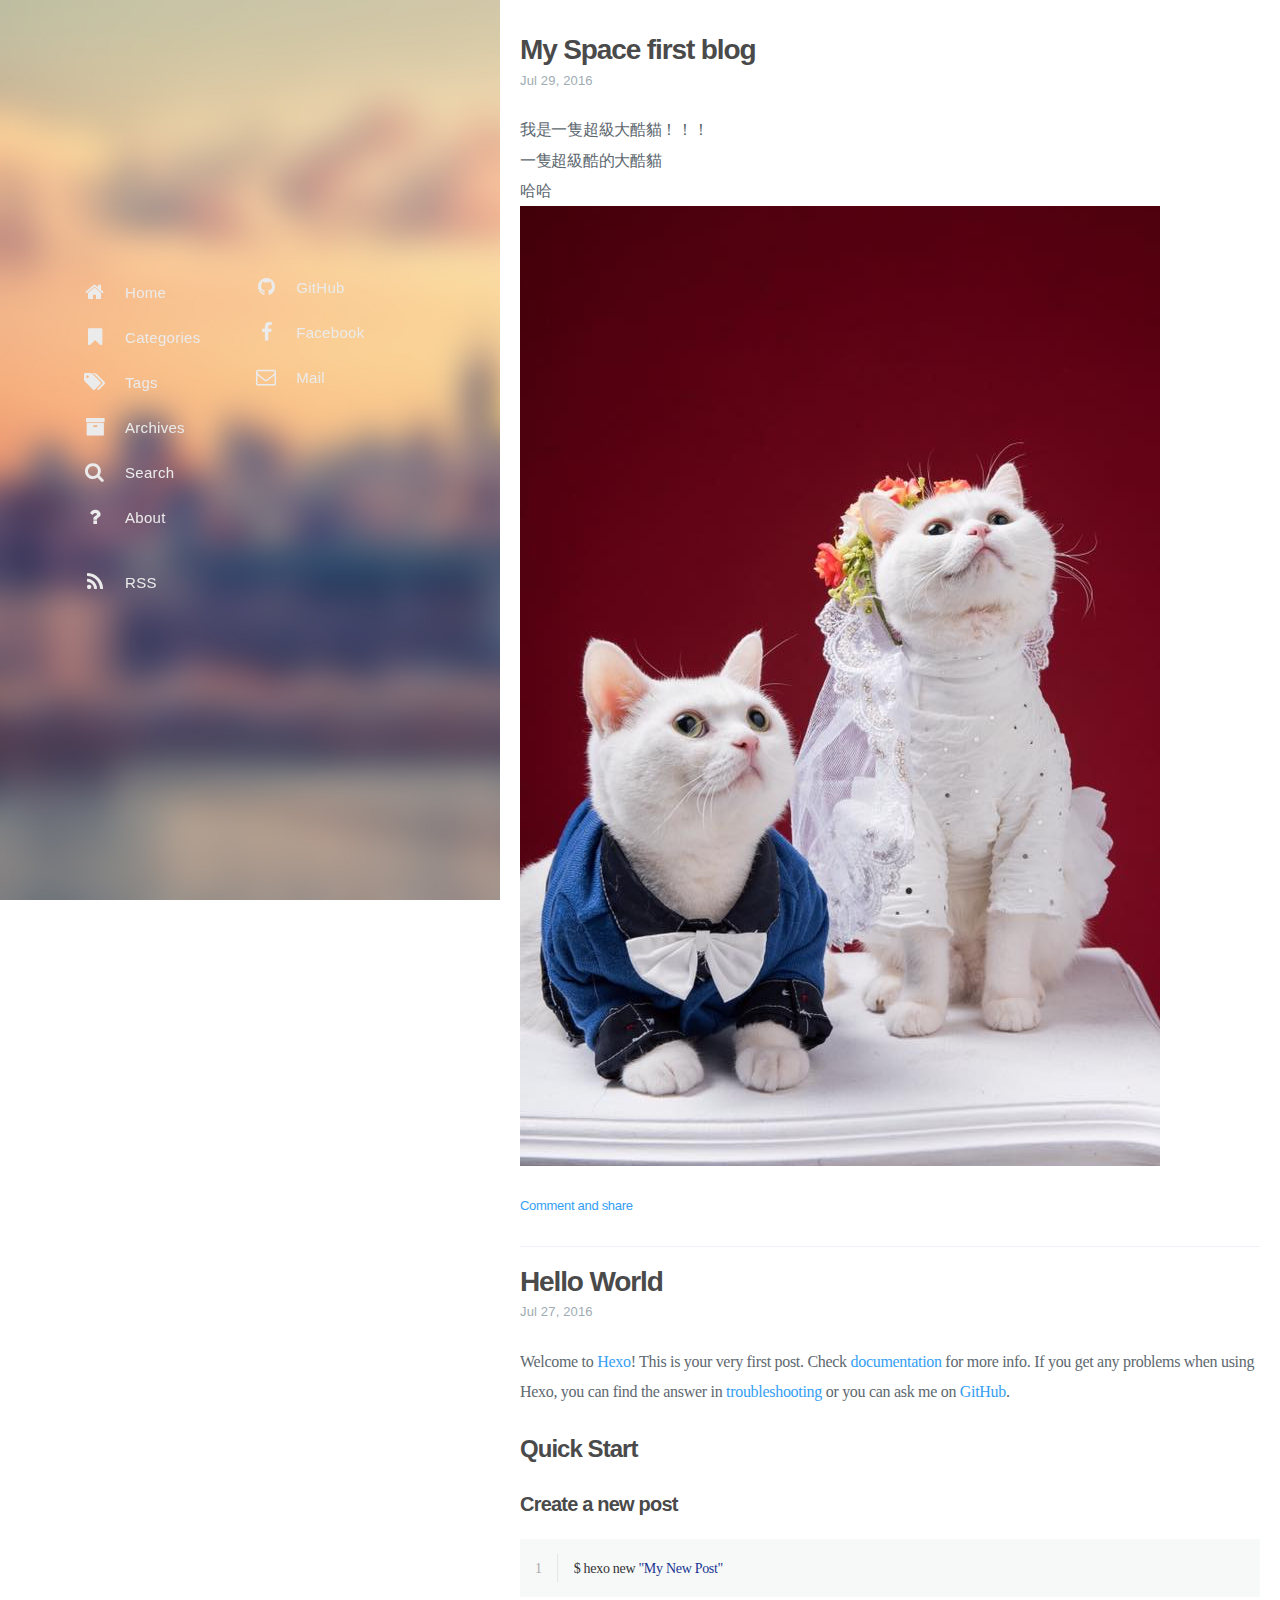
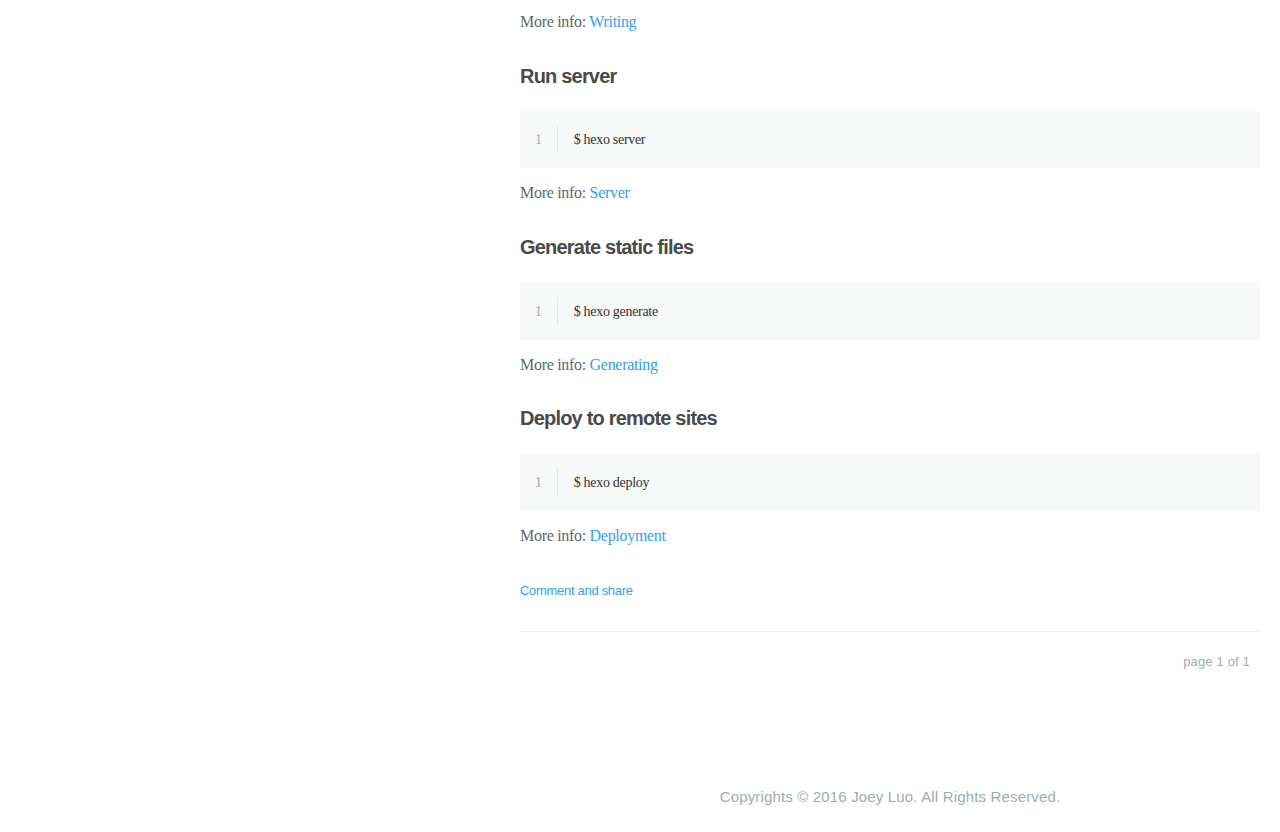
==== commit 49bb5d17: "Try Blog" ====
--- a/archives/index.html
+++ b/archives/index.html
@@ -1,466 +1,426 @@
-<!doctype html>
-
-
-
-  
-
-
-<html class="theme-next muse use-motion">
+
+<!DOCTYPE html>
+<html lang="null">
+    
 <head>
-  <meta charset="UTF-8"/>
-<meta http-equiv="X-UA-Compatible" content="IE=edge,chrome=1" />
-<meta name="viewport" content="width=device-width, initial-scale=1, maximum-scale=1"/>
-
-
-
-<meta http-equiv="Cache-Control" content="no-transform" />
-<meta http-equiv="Cache-Control" content="no-siteapp" />
-
-
-
-
-
-
-
-
-
-
-
-
-  
-  
-  <link href="/vendors/fancybox/source/jquery.fancybox.css?v=2.1.5" rel="stylesheet" type="text/css" />
-
-
-
-
-  
-  
-  
-  
-
-  
-    
-    
-  
-
-  
-
-  
-
-  
-
-  
-
-  
-    
-    
-    <link href="//fonts.googleapis.com/css?family=Lato:300,300italic,400,400italic,700,700italic&subset=latin,latin-ext" rel="stylesheet" type="text/css">
-  
-
-
-
-
-
-
-<link href="/vendors/font-awesome/css/font-awesome.min.css?v=4.4.0" rel="stylesheet" type="text/css" />
-
-<link href="/css/main.css?v=5.0.1" rel="stylesheet" type="text/css" />
-
-
-  <meta name="keywords" content="Hexo, NexT" />
-
-
-
-
-
-
-
-
-  <link rel="shortcut icon" type="image/x-icon" href="/favicon.ico?v=5.0.1" />
-
-
-
-
-
-
-<meta property="og:type" content="website">
-<meta property="og:title" content="Hexo">
+    <meta charset="UTF-8">
+    <meta name="viewport" content="width=device-width, initial-scale=1">
+    <meta name="generator" content="Joey&#39;s Life">
+    <title>Archives - Joey&#39;s Life</title>
+    <meta name="author" content="Joey Luo">
+    
+    
+    
+        <link rel="alternate" type="application/atom+xml" title="RSS" href="/atom.xml">
+    
+    <meta name="description" content="政大資管,愛旅行,吃東西,傻傻的相信要改變世界">
+<meta property="og:type" content="blog">
+<meta property="og:title" content="Joey's Life">
 <meta property="og:url" content="http://yoursite.com/archives/index.html">
-<meta property="og:site_name" content="Hexo">
+<meta property="og:site_name" content="Joey's Life">
+<meta property="og:description" content="政大資管,愛旅行,吃東西,傻傻的相信要改變世界">
 <meta name="twitter:card" content="summary">
-<meta name="twitter:title" content="Hexo">
-
-
-
-<script type="text/javascript" id="hexo.configuration">
-  var NexT = window.NexT || {};
-  var CONFIG = {
-    scheme: 'Muse',
-    sidebar: {"position":"left","display":"post"},
-    fancybox: true,
-    motion: true,
-    duoshuo: {
-      userId: 0,
-      author: 'Author'
-    }
-  };
-</script>
-
-
-
-
-  <link rel="canonical" href="http://yoursite.com/archives/"/>
-
-  <title> Archiv | Hexo </title>
+<meta name="twitter:title" content="Joey's Life">
+<meta name="twitter:description" content="政大資管,愛旅行,吃東西,傻傻的相信要改變世界">
+    
+    
+        
+    
+    
+    
+    
+    
+    <!--STYLES-->
+    <link rel="stylesheet" href="/assets/css/font-awesome.css">
+    <link rel="stylesheet" href="/assets/css/jquery.fancybox.css">
+    <link rel="stylesheet" href="/assets/css/jquery.fancybox-thumbs.css">
+    <link rel="stylesheet" href="/assets/css/tranquilpeak.css">
+    <!--STYLES END-->
+    
+    
 </head>
 
-<body itemscope itemtype="http://schema.org/WebPage" lang="">
-
-  
-
-
-
-
-
-
-
-
-
-
-  
-  
-    
-  
-
-  <div class="container one-collumn sidebar-position-left  page-archive  ">
-    <div class="headband"></div>
-
-    <header id="header" class="header" itemscope itemtype="http://schema.org/WPHeader">
-      <div class="header-inner"><div class="site-meta ">
-  
-
-  <div class="custom-logo-site-title">
-    <a href="/"  class="brand" rel="start">
-      <span class="logo-line-before"><i></i></span>
-      <span class="site-title">Hexo</span>
-      <span class="logo-line-after"><i></i></span>
-    </a>
-  </div>
-  <p class="site-subtitle"></p>
+    <body>
+        <div id="blog">
+            <!-- Define author's picture -->
+
+
+<header id="header" data-behavior="1">
+    <i id="btn-open-sidebar" class="fa fa-lg fa-bars"></i>
+    <h1 class="header-title">
+        <a class="header-title-link" href="/ ">Joey&#39;s Life</a>
+    </h1>
+    
+        
+            <a  class="header-right-icon open-algolia-search"
+                href="#about">
+        
+        
+            <i class="fa fa-lg fa-search"></i>
+        
+        </a>
+    
+</header>
+
+            <!-- Define author's picture -->
+
+
+<nav id="sidebar" data-behavior="1">
+    <div class="sidebar-container">
+        
+        
+            <ul class="sidebar-buttons">
+            
+                <li class="sidebar-button">
+                    
+                        <a  class="sidebar-button-link "
+                             href="/ "
+                            
+                        >
+                    
+                        <i class="sidebar-button-icon fa fa-lg fa-home"></i>
+                        <span class="sidebar-button-desc">Home</span>
+                    </a>
+            </li>
+            
+                <li class="sidebar-button">
+                    
+                        <a  class="sidebar-button-link "
+                             href="/all-categories"
+                            
+                        >
+                    
+                        <i class="sidebar-button-icon fa fa-lg fa-bookmark"></i>
+                        <span class="sidebar-button-desc">Categories</span>
+                    </a>
+            </li>
+            
+                <li class="sidebar-button">
+                    
+                        <a  class="sidebar-button-link "
+                             href="/all-tags"
+                            
+                        >
+                    
+                        <i class="sidebar-button-icon fa fa-lg fa-tags"></i>
+                        <span class="sidebar-button-desc">Tags</span>
+                    </a>
+            </li>
+            
+                <li class="sidebar-button">
+                    
+                        <a  class="sidebar-button-link "
+                             href="/all-archives"
+                            
+                        >
+                    
+                        <i class="sidebar-button-icon fa fa-lg fa-archive"></i>
+                        <span class="sidebar-button-desc">Archives</span>
+                    </a>
+            </li>
+            
+                <li class="sidebar-button">
+                    
+                        <a  class="sidebar-button-link open-algolia-search"
+                             href="#search"
+                            
+                        >
+                    
+                        <i class="sidebar-button-icon fa fa-lg fa-search"></i>
+                        <span class="sidebar-button-desc">Search</span>
+                    </a>
+            </li>
+            
+                <li class="sidebar-button">
+                    
+                        <a  class="sidebar-button-link "
+                             href="#about"
+                            
+                        >
+                    
+                        <i class="sidebar-button-icon fa fa-lg fa-question"></i>
+                        <span class="sidebar-button-desc">About</span>
+                    </a>
+            </li>
+            
+        </ul>
+        
+            <ul class="sidebar-buttons">
+            
+                <li class="sidebar-button">
+                    
+                        <a  class="sidebar-button-link " href="https://github.com/darwin7381" target="_blank">
+                    
+                        <i class="sidebar-button-icon fa fa-lg fa-github"></i>
+                        <span class="sidebar-button-desc">GitHub</span>
+                    </a>
+            </li>
+            
+                <li class="sidebar-button">
+                    
+                        <a  class="sidebar-button-link " href="https://facebook.com/darwin7381" target="_blank">
+                    
+                        <i class="sidebar-button-icon fa fa-lg fa-facebook"></i>
+                        <span class="sidebar-button-desc">Facebook</span>
+                    </a>
+            </li>
+            
+                <li class="sidebar-button">
+                    
+                        <a  class="sidebar-button-link " href="mailto:darwin7381987654@gmail.com" target="_blank">
+                    
+                        <i class="sidebar-button-icon fa fa-lg fa-envelope-o"></i>
+                        <span class="sidebar-button-desc">Mail</span>
+                    </a>
+            </li>
+            
+        </ul>
+        
+            <ul class="sidebar-buttons">
+            
+                <li class="sidebar-button">
+                    
+                        <a  class="sidebar-button-link "
+                             href="/atom.xml"
+                            
+                        >
+                    
+                        <i class="sidebar-button-icon fa fa-lg fa-rss"></i>
+                        <span class="sidebar-button-desc">RSS</span>
+                    </a>
+            </li>
+            
+        </ul>
+        
+    </div>
+</nav>
+
+            
+            <div id="main" data-behavior="1"
+                 class="
+                        hasCoverMetaIn
+                        ">
+                
+    <section class="postShorten-group main-content-wrap">
+    
+    
+    <article class="postShorten postShorten--thumbnailimg-bottom" itemscope itemType="http://schema.org/BlogPosting">
+        <div class="postShorten-wrap">
+            
+            <div class="postShorten-header">
+                <h1 class="postShorten-title" itemprop="headline">
+                    
+                        <a class="link-unstyled" href="/2016/07/29/My-Space-first-blog/">
+                            My Space first blog
+                        </a>
+                    
+                </h1>
+                <div class="postShorten-meta">
+    <time itemprop="datePublished" datetime="2016-07-29T00:46:31+08:00">
+	
+		    Jul 29, 2016
+    	
+    </time>
+    
 </div>
 
-<div class="site-nav-toggle">
-  <button>
-    <span class="btn-bar"></span>
-    <span class="btn-bar"></span>
-    <span class="btn-bar"></span>
-  </button>
+            </div>
+            
+                <div class="postShorten-content" itemprop="articleBody">
+                    <p>我是一隻超級大酷貓！！！<br>一隻超級酷的大酷貓<br>哈哈<br><img src="/img/貓夫妻.jpg" alt=""></p>
+
+                    
+                        
+                    
+                    
+                        <p>
+                            <a href="/2016/07/29/My-Space-first-blog/#post-footer" class="postShorten-excerpt_link link">
+                                Comment and share
+                            </a>
+                        </p>
+                    
+                </div>
+            
+        </div>
+        
+    </article>
+    
+    
+    <article class="postShorten postShorten--thumbnailimg-bottom" itemscope itemType="http://schema.org/BlogPosting">
+        <div class="postShorten-wrap">
+            
+            <div class="postShorten-header">
+                <h1 class="postShorten-title" itemprop="headline">
+                    
+                        <a class="link-unstyled" href="/2016/07/27/hello-world/">
+                            Hello World
+                        </a>
+                    
+                </h1>
+                <div class="postShorten-meta">
+    <time itemprop="datePublished" datetime="2016-07-27T01:38:30+08:00">
+	
+		    Jul 27, 2016
+    	
+    </time>
+    
 </div>
 
-<nav class="site-nav">
-  
-
-  
-    <ul id="menu" class="menu">
-      
-        
-        <li class="menu-item menu-item-home">
-          <a href="/" rel="section">
-            
-              <i class="menu-item-icon fa fa-fw fa-home"></i> <br />
-            
-            Startseite
-          </a>
-        </li>
-      
-        
-        <li class="menu-item menu-item-archives">
-          <a href="/archives" rel="section">
-            
-              <i class="menu-item-icon fa fa-fw fa-archive"></i> <br />
-            
-            Archiv
-          </a>
-        </li>
-      
-        
-        <li class="menu-item menu-item-tags">
-          <a href="/tags" rel="section">
-            
-              <i class="menu-item-icon fa fa-fw fa-tags"></i> <br />
-            
-            Tags
-          </a>
-        </li>
-      
-
-      
+            </div>
+            
+                <div class="postShorten-content" itemprop="articleBody">
+                    <p>Welcome to <a href="https://hexo.io/" target="_blank" rel="external">Hexo</a>! This is your very first post. Check <a href="https://hexo.io/docs/" target="_blank" rel="external">documentation</a> for more info. If you get any problems when using Hexo, you can find the answer in <a href="https://hexo.io/docs/troubleshooting.html" target="_blank" rel="external">troubleshooting</a> or you can ask me on <a href="https://github.com/hexojs/hexo/issues" target="_blank" rel="external">GitHub</a>.</p>
+<h2 id="Quick-Start"><a href="#Quick-Start" class="headerlink" title="Quick Start"></a>Quick Start</h2><h3 id="Create-a-new-post"><a href="#Create-a-new-post" class="headerlink" title="Create a new post"></a>Create a new post</h3><figure class="highlight bash"><table><tr><td class="gutter"><pre><div class="line">1</div></pre></td><td class="code"><pre><div class="line">$ hexo new <span class="string">"My New Post"</span></div></pre></td></tr></table></figure>
+<p>More info: <a href="https://hexo.io/docs/writing.html" target="_blank" rel="external">Writing</a></p>
+<h3 id="Run-server"><a href="#Run-server" class="headerlink" title="Run server"></a>Run server</h3><figure class="highlight bash"><table><tr><td class="gutter"><pre><div class="line">1</div></pre></td><td class="code"><pre><div class="line">$ hexo server</div></pre></td></tr></table></figure>
+<p>More info: <a href="https://hexo.io/docs/server.html" target="_blank" rel="external">Server</a></p>
+<h3 id="Generate-static-files"><a href="#Generate-static-files" class="headerlink" title="Generate static files"></a>Generate static files</h3><figure class="highlight bash"><table><tr><td class="gutter"><pre><div class="line">1</div></pre></td><td class="code"><pre><div class="line">$ hexo generate</div></pre></td></tr></table></figure>
+<p>More info: <a href="https://hexo.io/docs/generating.html" target="_blank" rel="external">Generating</a></p>
+<h3 id="Deploy-to-remote-sites"><a href="#Deploy-to-remote-sites" class="headerlink" title="Deploy to remote sites"></a>Deploy to remote sites</h3><figure class="highlight bash"><table><tr><td class="gutter"><pre><div class="line">1</div></pre></td><td class="code"><pre><div class="line">$ hexo deploy</div></pre></td></tr></table></figure>
+<p>More info: <a href="https://hexo.io/docs/deployment.html" target="_blank" rel="external">Deployment</a></p>
+
+                    
+                        
+                    
+                    
+                        <p>
+                            <a href="/2016/07/27/hello-world/#post-footer" class="postShorten-excerpt_link link">
+                                Comment and share
+                            </a>
+                        </p>
+                    
+                </div>
+            
+        </div>
+        
+    </article>
+    
+    <div class="pagination-bar">
+    <ul class="pagination">
+        
+        
+        <li class="pagination-number">page 1 of 1</li>
     </ul>
-  
-
-  
-</nav>
-
- </div>
-    </header>
-
-    <main id="main" class="main">
-      <div class="main-inner">
-        <div class="content-wrap">
-          <div id="content" class="content">
-            
-
-  <section id="posts" class="posts-collapse">
-    <span class="archive-move-on"></span>
-
-    <span class="archive-page-counter">
-      
-      
-      
-        
-      
-      Öhm..! Ein Artikel. Bleib dran.
+</div>
+
+</section>
+
+
+
+                <footer id="footer" class="main-content-wrap">
+    <span class="copyrights">
+        Copyrights &copy; 2016 Joey Luo. All Rights Reserved.
     </span>
-
-    
-
-      
-      
-      
-
-      
-        
-        <div class="collection-title">
-          <h2 class="archive-year motion-element" id="archive-year-2016">2016</h2>
-        </div>
-      
-      
-
-      
-
-  <article class="post post-type-normal" itemscope itemtype="http://schema.org/Article">
-    <header class="post-header">
-
-      <h1 class="post-title">
-        
-            <a class="post-title-link" href="/2016/07/30/hello-world/" itemprop="url">
-              
-                <span itemprop="name">Hello World</span>
-              
+</footer>
+
+            </div>
+            
+        </div>
+        
+
+
+<div id="about">
+    <div id="about-card">
+        <div id="about-btn-close">
+            <i class="fa fa-remove"></i>
+        </div>
+        
+            <h4 id="about-card-name">Joey Luo</h4>
+        
+            <h5 id="about-card-bio"><p>author.bio</p>
+</h5>
+        
+        
+            <h5 id="about-card-job">
+                <i class="fa fa-briefcase"></i>
+                <br/>
+                <p>author.job</p>
+
+            </h5>
+        
+        
+    </div>
+</div>
+
+        <div id="algolia-search-modal" class="modal-container">
+    <div class="modal">
+        <div class="modal-header">
+            <span class="close-button"><i class="fa fa-close"></i></span>
+            <a href="https://algolia.com" target="_blank" class="searchby-algolia text-color-light link-unstyled">
+                <span class="searchby-algolia-text text-color-light text-small">by</span>
+                <img class="searchby-algolia-logo" src="https://www.algolia.com/static_assets/images/press/downloads/algolia-light.svg">
             </a>
-        
-      </h1>
-
-      <div class="post-meta">
-        <time class="post-time" itemprop="dateCreated"
-              datetime="2016-07-30T22:58:14+08:00"
-              content="2016-07-30" >
-          07-30
-        </time>
-      </div>
-
-    </header>
-  </article>
-
-
-
-    
-
-  </section>
-
-  
-
-
-
-          </div>
-          
-
-
-          
-
-        </div>
-        
-          
-  
-  <div class="sidebar-toggle">
-    <div class="sidebar-toggle-line-wrap">
-      <span class="sidebar-toggle-line sidebar-toggle-line-first"></span>
-      <span class="sidebar-toggle-line sidebar-toggle-line-middle"></span>
-      <span class="sidebar-toggle-line sidebar-toggle-line-last"></span>
+            <i class="search-icon fa fa-search"></i>
+            <form id="algolia-search-form">
+                <input type="text" id="algolia-search-input" name="search"
+                    class="form-control input--large search-input" placeholder="Search "
+                    autofocus="autofocus"/>
+            </form>
+        </div>
+        <div class="modal-body">
+            <div class="no-result text-color-light text-center">no post found</div>
+            <div class="results">
+                
+                <div class="media">
+                    
+                    <div class="media-body">
+                        <a class="link-unstyled" href="http://yoursite.com/2016/07/29/My-Space-first-blog/">
+                            <h3 class="media-heading">My Space first blog</h3>
+                        </a>
+                        <span class="media-meta">
+                            <span class="media-date text-small">
+                                
+                                    Jul 29, 2016
+                                
+                            </span>
+                        </span>
+                        <div class="media-content hide-xs font-merryweather"></div>
+                    </div>
+                    <div style="clear:both;"></div>
+                    <hr>
+                </div>
+                
+                <div class="media">
+                    
+                    <div class="media-body">
+                        <a class="link-unstyled" href="http://yoursite.com/2016/07/27/hello-world/">
+                            <h3 class="media-heading">Hello World</h3>
+                        </a>
+                        <span class="media-meta">
+                            <span class="media-date text-small">
+                                
+                                    Jul 27, 2016
+                                
+                            </span>
+                        </span>
+                        <div class="media-content hide-xs font-merryweather"></div>
+                    </div>
+                    <div style="clear:both;"></div>
+                    <hr>
+                </div>
+                
+            </div>
+        </div>
+        <div class="modal-footer">
+            <p class="results-count text-medium"
+                data-message-zero="no post found"
+                data-message-one="1 post found"
+                data-message-other="{n} posts found">
+                2 posts found
+            </p>
+        </div>
     </div>
-  </div>
-
-  <aside id="sidebar" class="sidebar">
-    <div class="sidebar-inner">
-
-      
-
-      
-
-      <section class="site-overview sidebar-panel  sidebar-panel-active ">
-        <div class="site-author motion-element" itemprop="author" itemscope itemtype="http://schema.org/Person">
-          <img class="site-author-image" itemprop="image"
-               src="/images/avatar.gif"
-               alt="John Doe" />
-          <p class="site-author-name" itemprop="name">John Doe</p>
-          <p class="site-description motion-element" itemprop="description"></p>
-        </div>
-        <nav class="site-state motion-element">
-          <div class="site-state-item site-state-posts">
-            <a href="/archives">
-              <span class="site-state-item-count">1</span>
-              <span class="site-state-item-name">Artikel</span>
-            </a>
-          </div>
-
-          
-
-          
-
-        </nav>
-
-        
-
-        <div class="links-of-author motion-element">
-          
-        </div>
-
-        
-        
-
-        
-        
-
-      </section>
-
-      
-
-    </div>
-  </aside>
-
-
-        
-      </div>
-    </main>
-
-    <footer id="footer" class="footer">
-      <div class="footer-inner">
-        <div class="copyright" >
-  
-  &copy; 
-  <span itemprop="copyrightYear">2016</span>
-  <span class="with-love">
-    <i class="fa fa-heart"></i>
-  </span>
-  <span class="author" itemprop="copyrightHolder">John Doe</span>
 </div>
-
-<div class="powered-by">
-  Erstellt mit  <a class="theme-link" href="https://hexo.io">Hexo</a>
-</div>
-
-<div class="theme-info">
-  Theme -
-  <a class="theme-link" href="https://github.com/iissnan/hexo-theme-next">
-    NexT.Muse
-  </a>
-</div>
-
-        
-
-        
-      </div>
-    </footer>
-
-    <div class="back-to-top">
-      <i class="fa fa-arrow-up"></i>
-    </div>
-  </div>
-
-  
-
-<script type="text/javascript">
-  if (Object.prototype.toString.call(window.Promise) !== '[object Function]') {
-    window.Promise = null;
-  }
-</script>
-
-
-
-
-
-
-
-
-
-  
-
-
-
-  
-  <script type="text/javascript" src="/vendors/jquery/index.js?v=2.1.3"></script>
-
-  
-  <script type="text/javascript" src="/vendors/fastclick/lib/fastclick.min.js?v=1.0.6"></script>
-
-  
-  <script type="text/javascript" src="/vendors/jquery_lazyload/jquery.lazyload.js?v=1.9.7"></script>
-
-  
-  <script type="text/javascript" src="/vendors/velocity/velocity.min.js?v=1.2.1"></script>
-
-  
-  <script type="text/javascript" src="/vendors/velocity/velocity.ui.min.js?v=1.2.1"></script>
-
-  
-  <script type="text/javascript" src="/vendors/fancybox/source/jquery.fancybox.pack.js?v=2.1.5"></script>
-
-
-  
-
-
-  <script type="text/javascript" src="/js/src/utils.js?v=5.0.1"></script>
-
-  <script type="text/javascript" src="/js/src/motion.js?v=5.0.1"></script>
-
-
-
-  
-  
-
-  
-  
-    <script type="text/javascript" id="motion.page.archive">
-      $('.archive-year').velocity('transition.slideLeftIn');
-    </script>
-  
-
-
-  
-
-
-  <script type="text/javascript" src="/js/src/bootstrap.js?v=5.0.1"></script>
-
-
-
-  
-
-
-
-  
-
-
-
-
-  
-  
-
-  
-
-  
-
-  
-
-</body>
+        
+<div id="cover" style="background-image:url('/assets/images/cover.jpg');"></div>
+        <!--SCRIPTS-->
+<script src="/assets/js/jquery.js"></script>
+<script src="/assets/js/jquery.fancybox.js"></script>
+<script src="/assets/js/jquery.fancybox-thumbs.js"></script>
+<script src="/assets/js/tranquilpeak.js"></script>
+<!--SCRIPTS END-->
+
+
+
+    </body>
 </html>
--- a/assets/css/tranquilpeak.css
+++ b/assets/css/tranquilpeak.css
@@ -0,0 +1,3078 @@
+@charset "UTF-8";
+@font-face {
+  font-family: 'Open Sans';
+  font-style: normal;
+  font-weight: 400;
+  src: local("Open Sans"), local("OpenSans"), url(https://fonts.gstatic.com/s/opensans/v10/cJZKeOuBrn4kERxqtaUH3SZ2oysoEQEeKwjgmXLRnTc.ttf) format("truetype"); }
+
+@font-face {
+  font-family: 'Open Sans';
+  font-style: normal;
+  font-weight: 700;
+  src: local("Open Sans Bold"), local("OpenSans-Bold"), url(https://fonts.gstatic.com/s/opensans/v10/k3k702ZOKiLJc3WVjuplzJS3E-kSBmtLoNJPDtbj2Pk.ttf) format("truetype"); }
+
+@font-face {
+  font-family: 'Merriweather';
+  font-style: normal;
+  font-weight: 300;
+  src: local("Merriweather Light"), local("Merriweather-Light"), url(https://fonts.gstatic.com/s/merriweather/v8/ZvcMqxEwPfh2qDWBPxn6nk7nEl83IKQRaQwpv_tz1Eg.ttf) format("truetype"); }
+
+@font-face {
+  font-family: 'Merriweather';
+  font-style: normal;
+  font-weight: 400;
+  src: local("Merriweather"), url(https://fonts.gstatic.com/s/merriweather/v8/RFda8w1V0eDZheqfcyQ4EJS3E-kSBmtLoNJPDtbj2Pk.ttf) format("truetype"); }
+
+@font-face {
+  font-family: 'Merriweather';
+  font-style: normal;
+  font-weight: 700;
+  src: local("Merriweather Bold"), local("Merriweather-Bold"), url(https://fonts.gstatic.com/s/merriweather/v8/ZvcMqxEwPfh2qDWBPxn6nv83cGrqhiQgWmjXfohD0fc.ttf) format("truetype"); }
+
+@font-face {
+  font-family: 'Merriweather';
+  font-style: italic;
+  font-weight: 300;
+  src: local("Merriweather Light Italic"), local("Merriweather-LightItalic"), url(https://fonts.gstatic.com/s/merriweather/v8/EYh7Vl4ywhowqULgRdYwIGrKw6K5wsYdxr6rUL2ZGaM.ttf) format("truetype"); }
+
+@font-face {
+  font-family: 'Merriweather';
+  font-style: italic;
+  font-weight: 700;
+  src: local("Merriweather Bold Italic"), local("Merriweather-BoldItalic"), url(https://fonts.gstatic.com/s/merriweather/v8/EYh7Vl4ywhowqULgRdYwII1kRdeHIFWYEsp6A2f99b0.ttf) format("truetype"); }
+
+html {
+  font-family: "Open Sans", sans-serif;
+  font-size: 10px;
+  -ms-text-size-adjust: 100%;
+  -webkit-text-size-adjust: 100%;
+  text-size-adjust: 100%;
+  -webkit-tap-highlight-color: transparent;
+  tap-highlight-color: transparent; }
+
+body {
+  width: 100%;
+  height: 100%;
+  margin: 0;
+  padding: 0;
+  background: white;
+  font-family: "Open Sans", sans-serif;
+  font-size: 1.6rem;
+  line-height: 1.9em;
+  letter-spacing: 0.01em;
+  -webkit-font-smoothing: subpixel-antialiased;
+  font-smoothing: subpixel-antialiased; }
+  body.pushed {
+    overflow-x: hidden; }
+
+h1,
+h2,
+h3,
+h4,
+h5,
+h6 {
+  letter-spacing: -0.04em;
+  font-family: "Open Sans", sans-serif;
+  font-weight: 700;
+  line-height: 1.45em;
+  color: #4a4a4a; }
+
+h1,
+h2,
+h3 {
+  margin: 1em 0 1em 0; }
+
+h4,
+h5,
+h6 {
+  margin: 1em 0 0.5em 0; }
+
+h1 {
+  font-size: 2.8rem; }
+
+h2 {
+  font-size: 2.4rem; }
+
+h3 {
+  font-size: 2rem; }
+
+h4 {
+  font-size: 1.8rem; }
+
+h5 {
+  font-size: 1.7rem; }
+
+h6 {
+  font-size: 1.6rem; }
+
+p {
+  margin: 0 0 1.5em 0; }
+
+ul,
+ol,
+dl {
+  margin: 0 0 0.5em 0; }
+
+a, a:hover, a:active, a:visited {
+  cursor: pointer;
+  color: #349ef3;
+  text-decoration: none; }
+
+a:hover {
+  color: #349ef3;
+  text-decoration: underline; }
+
+table {
+  width: 100%;
+  background: transparent;
+  border-collapse: collapse;
+  border-spacing: 0;
+  text-align: left; }
+  table th {
+    padding: 5px 10px;
+    font-weight: bold;
+    border-bottom: 2px solid #909ba2; }
+  table td {
+    padding: 5px 10px; }
+  table tr:nth-child(2n) {
+    background: #f7f8f8; }
+
+hr {
+  margin: 1.5em 0 0;
+  outline: none;
+  border: none;
+  border-top: 1px solid #eef2f8; }
+
+dl dt {
+  font-weight: bold; }
+
+dl dd {
+  margin-left: 0; }
+
+pre > code {
+  display: block;
+  width: 100%;
+  box-sizing: border-box;
+  padding: 15px;
+  font-family: Menlo;
+  border: none;
+  margin: 0;
+  cursor: text;
+  overflow-x: auto;
+  line-height: 1.7em;
+  font-size: 1.4rem; }
+
+code {
+  font-size: 1.5rem;
+  display: inline-block;
+  font-family: Menlo;
+  font-weight: 400;
+  background-color: #f7f8f8;
+  padding: 0 10px; }
+
+acronym,
+abbr {
+  border-bottom: 1px dotted #5d686f; }
+
+blockquote {
+  border-left: 3px solid #5d686f;
+  padding: 0 15px;
+  font-style: italic;
+  margin: 1.5em 0 0; }
+  blockquote cite:before {
+    content: ' — ';
+    padding: 0 0.3em; }
+  blockquote > p:first-child {
+    margin: 0; }
+
+@media only screen and (max-width: 767px) {
+  code {
+    font-size: 1.4rem; }
+  h1 {
+    font-size: 2.6rem; }
+  h2 {
+    font-size: 2.2rem; }
+  h3 {
+    font-size: 1.8rem; }
+  h4 {
+    font-size: 1.6rem; }
+  h5 {
+    font-size: 1.5rem; }
+  h6 {
+    font-size: 1.4rem; } }
+
+@media only screen and (min-width: 768px) and (max-width: 1023px) {
+  h1 {
+    font-size: 2.65rem; }
+  h2 {
+    font-size: 2.25rem; }
+  h3 {
+    font-size: 1.85rem; }
+  h4 {
+    font-size: 1.65rem; }
+  h5 {
+    font-size: 1.55rem; }
+  h6 {
+    font-size: 1.45rem; } }
+
+#about {
+  display: none;
+  position: fixed;
+  top: 0;
+  left: 0;
+  width: 100%;
+  height: 100%;
+  background: rgba(17, 26, 35, 0);
+  text-align: center;
+  line-height: 100%;
+  overflow-y: auto;
+  overflow-x: hidden;
+  z-index: 30; }
+  #about #about-card {
+    position: relative;
+    top: -1000px;
+    display: block;
+    background: white;
+    max-width: 400px;
+    margin: 15px auto;
+    border-radius: 3px;
+    padding: 30px 0;
+    -webkit-box-shadow: 0 0 5px rgba(0, 0, 0, 0.5);
+    -moz-box-shadow: 0 0 5px rgba(0, 0, 0, 0.5);
+    box-shadow: 0 0 5px rgba(0, 0, 0, 0.5); }
+    #about #about-card #about-btn-close {
+      position: absolute;
+      top: 15px;
+      right: 15px;
+      color: #9eabb3;
+      cursor: pointer; }
+      #about #about-card #about-btn-close:hover {
+        color: #738691; }
+    #about #about-card #about-card-picture {
+      margin-bottom: 15px; }
+    #about #about-card #about-card-name {
+      margin-top: 0;
+      margin-bottom: 20px; }
+    #about #about-card #about-card-bio {
+      padding: 0 30px;
+      margin: 0 0 30px 0; }
+    #about #about-card #about-card-job,
+    #about #about-card #about-card-location {
+      display: inline-block;
+      vertical-align: top; }
+    #about #about-card #about-card-job,
+    #about #about-card #about-card-location,
+    #about #about-card #about-card-bio {
+      font-size: 1.6rem;
+      line-height: 1.9em;
+      font-weight: 400;
+      color: #5d686f; }
+
+@media only screen and (max-width: 767px) {
+  #about #about-card {
+    width: 90%; }
+    #about #about-card #about-card-job,
+    #about #about-card #about-card-location {
+      display: block;
+      width: calc(100% - 60px);
+      padding: 0 30px; }
+    #about #about-card #about-card-picture {
+      width: 90px;
+      height: 90px;
+      border-radius: 45px; }
+    #about #about-card #about-card-job {
+      margin-bottom: 15px; } }
+
+@media only screen and (min-width: 768px) {
+  #about #about-card {
+    width: 80%; }
+    #about #about-card #about-card-picture {
+      width: 110px;
+      height: 110px;
+      border-radius: 55px; }
+    #about #about-card #about-card-job,
+    #about #about-card #about-card-location {
+      display: inline-block;
+      width: calc((100% / 2) - 48px); }
+    #about #about-card #about-card-job {
+      padding: 0 15px 0 30px; }
+    #about #about-card #about-card-location {
+      padding: 0 30px 0 15px; } }
+
+#blog {
+  position: absolute;
+  top: 0;
+  left: 0;
+  width: 100%;
+  height: 100%; }
+
+#bottom-bar {
+  display: none;
+  position: fixed;
+  bottom: 0;
+  height: 60px;
+  background: white;
+  margin: 0;
+  border-top: 1px solid #eef2f8;
+  padding: 0 15px;
+  z-index: 40;
+  transition: transform .25s ease-in-out;
+  -webkit-transition: -webkit-transform .25s ease-in-out; }
+
+@media only screen and (max-width: 767px) {
+  #bottom-bar {
+    width: calc(100% - 15px * 2);
+    left: 0; }
+    #bottom-bar[data-behavior="1"].pushed, #bottom-bar[data-behavior="3"].pushed {
+      -webkit-transform: translate3d(250px, 0, 0);
+      -moz-transform: translate3d(250px, 0, 0);
+      transform: translate3d(250px, 0, 0); }
+    #bottom-bar[data-behavior="2"].pushed, #bottom-bar[data-behavior="4"].pushed {
+      -webkit-transform: translate3d(75px, 0, 0);
+      -moz-transform: translate3d(75px, 0, 0);
+      transform: translate3d(75px, 0, 0); } }
+
+@media only screen and (min-width: 768px) and (max-width: 1023px) {
+  #bottom-bar[data-behavior="1"], #bottom-bar[data-behavior="2"] {
+    width: calc(100% - 75px - 15px * 2);
+    left: 75px; }
+    #bottom-bar[data-behavior="1"].pushed, #bottom-bar[data-behavior="2"].pushed {
+      -webkit-transform: translate3d(75px, 0, 0);
+      -moz-transform: translate3d(75px, 0, 0);
+      transform: translate3d(75px, 0, 0); }
+  #bottom-bar[data-behavior="3"] {
+    width: calc(100% - 15px * 2);
+    left: 0; }
+    #bottom-bar[data-behavior="3"].pushed {
+      -webkit-transform: translate3d(250px, 0, 0);
+      -moz-transform: translate3d(250px, 0, 0);
+      transform: translate3d(250px, 0, 0); }
+  #bottom-bar[data-behavior="4"] {
+    width: calc(100% - 15px * 2);
+    left: 0; }
+    #bottom-bar[data-behavior="4"].pushed {
+      -webkit-transform: translate3d(75px, 0, 0);
+      -moz-transform: translate3d(75px, 0, 0);
+      transform: translate3d(75px, 0, 0); } }
+
+@media only screen and (min-width: 1024px) {
+  #bottom-bar[data-behavior="1"] {
+    width: calc(100% - 250px - 15px * 2);
+    left: 250px; }
+    #bottom-bar[data-behavior="1"].pushed {
+      -webkit-transform: translate3d(250px, 0, 0);
+      -moz-transform: translate3d(250px, 0, 0);
+      transform: translate3d(250px, 0, 0); }
+  #bottom-bar[data-behavior="2"] {
+    width: calc(100% - 75px - 15px * 2);
+    left: 75px; }
+    #bottom-bar[data-behavior="2"].pushed {
+      -webkit-transform: translate3d(75px, 0, 0);
+      -moz-transform: translate3d(75px, 0, 0);
+      transform: translate3d(75px, 0, 0); }
+  #bottom-bar[data-behavior="3"] {
+    width: calc(100% - 15px * 2);
+    left: 0; }
+    #bottom-bar[data-behavior="3"].pushed {
+      -webkit-transform: translate3d(250px, 0, 0);
+      -moz-transform: translate3d(250px, 0, 0);
+      transform: translate3d(250px, 0, 0); }
+  #bottom-bar[data-behavior="4"] {
+    width: calc(100% - 15px * 2);
+    left: 0; }
+    #bottom-bar[data-behavior="4"].pushed {
+      -webkit-transform: translate3d(75px, 0, 0);
+      -moz-transform: translate3d(75px, 0, 0);
+      transform: translate3d(75px, 0, 0); } }
+
+@media only screen and (min-width: 1024px) {
+  #bottom-bar[data-behavior="1"] {
+    width: calc(100% - 500px - 15px * 2);
+    left: 500px; }
+    #bottom-bar[data-behavior="1"].pushed {
+      -webkit-transform: translate3d(500px, 0, 0);
+      -moz-transform: translate3d(500px, 0, 0);
+      transform: translate3d(500px, 0, 0); }
+  #bottom-bar[data-behavior="2"] {
+    width: calc(100% - 75px - 15px * 2);
+    left: 75px; }
+    #bottom-bar[data-behavior="2"].pushed {
+      -webkit-transform: translate3d(75px, 0, 0);
+      -moz-transform: translate3d(75px, 0, 0);
+      transform: translate3d(75px, 0, 0); }
+  #bottom-bar[data-behavior="3"] {
+    width: calc(100% - 15px * 2);
+    left: 0; }
+    #bottom-bar[data-behavior="3"].pushed {
+      -webkit-transform: translate3d(500px, 0, 0);
+      -moz-transform: translate3d(500px, 0, 0);
+      transform: translate3d(500px, 0, 0); }
+  #bottom-bar[data-behavior="4"] {
+    width: calc(100% - 15px * 2);
+    left: 0; }
+    #bottom-bar[data-behavior="4"].pushed {
+      -webkit-transform: translate3d(75px, 0, 0);
+      -moz-transform: translate3d(75px, 0, 0);
+      transform: translate3d(75px, 0, 0); } }
+
+#cover {
+  position: fixed;
+  width: 100%;
+  height: 100%;
+  background-repeat: no-repeat;
+  background-size: cover;
+  top: 0;
+  left: 0;
+  z-index: -1; }
+
+#footer {
+  color: #9eabb3;
+  font-size: 1.5rem;
+  text-align: center;
+  margin-top: 70px;
+  height: auto;
+  padding: 20px 20px; }
+
+#header {
+  display: block;
+  width: 100%;
+  height: 55px;
+  background: #fff;
+  position: fixed;
+  top: 0;
+  border: 1px solid #eef2f8;
+  color: #88909a;
+  z-index: 20;
+  transition: transform .25s ease-in-out;
+  -webkit-transition: -webkit-transform .25s ease-in-out;
+  -webkit-backface-visibility: hidden;
+  -webkit-perspective: 1000; }
+  #header #btn-open-sidebar {
+    position: absolute;
+    top: 20px;
+    left: 20px;
+    cursor: pointer; }
+  #header .header-right-picture {
+    position: absolute;
+    top: 12.5px;
+    right: 20px;
+    display: block;
+    width: 30px;
+    height: 30px;
+    color: #88909a; }
+    #header .header-right-picture .header-picture {
+      display: block;
+      width: 30px;
+      height: 30px;
+      border-radius: 15px; }
+  #header .header-right-icon {
+    position: absolute;
+    top: 12.5px;
+    right: 20px;
+    color: #88909a; }
+  #header .header-title {
+    text-align: center;
+    font-size: 1.6rem;
+    line-height: 55px;
+    margin: 0; }
+    #header .header-title .header-title-link {
+      color: #88909a;
+      font-weight: normal; }
+      #header .header-title .header-title-link:hover, #header .header-title .header-title-link:active {
+        color: #6e7681;
+        text-decoration: none; }
+  #header.header-up {
+    -webkit-transform: translate3d(0, -55px, 0);
+    -moz-transform: translate3d(0, -55px, 0);
+    transform: translate3d(0, -55px, 0); }
+  #header[data-behavior="1"].pushed, #header[data-behavior="3"].pushed {
+    -webkit-transform: translate3d(250px, 0, 0);
+    -moz-transform: translate3d(250px, 0, 0);
+    transform: translate3d(250px, 0, 0); }
+  #header[data-behavior="2"].pushed, #header[data-behavior="4"].pushed {
+    -webkit-transform: translate3d(75px, 0, 0);
+    -moz-transform: translate3d(75px, 0, 0);
+    transform: translate3d(75px, 0, 0); }
+
+@media only screen and (min-width: 768px) {
+  #header[data-behavior="1"], #header[data-behavior="2"] {
+    display: none; } }
+
+@media only screen and (min-width: 1280px) {
+  #header[data-behavior="1"].pushed, #header[data-behavior="3"].pushed {
+    -webkit-transform: translate3d(500px, 0, 0);
+    -moz-transform: translate3d(500px, 0, 0);
+    transform: translate3d(500px, 0, 0); } }
+
+#main {
+  display: block;
+  min-height: 100%;
+  background: #fff;
+  transition: transform .25s ease-in-out;
+  -webkit-transition: -webkit-transform .25s ease-in-out; }
+  #main.hasCover.hasCoverCaption, #main.hasCover.hasCoverMetaOut {
+    padding-top: 50px !important; }
+  #main.hasCover.hasCoverMetaIn, #main.hasCover.hasCoverMetaOut.hasCoverCaption {
+    padding-top: 0 !important; }
+
+@media only screen and (max-width: 767px) {
+  #main {
+    padding-top: 70px;
+    display: block;
+    width: 100%; }
+    #main[data-behavior="1"].pushed, #main[data-behavior="3"].pushed {
+      -webkit-transform: translate3d(250px, 0, 0);
+      -moz-transform: translate3d(250px, 0, 0);
+      transform: translate3d(250px, 0, 0); }
+    #main[data-behavior="2"].pushed, #main[data-behavior="4"].pushed {
+      -webkit-transform: translate3d(75px, 0, 0);
+      -moz-transform: translate3d(75px, 0, 0);
+      transform: translate3d(75px, 0, 0); } }
+
+@media only screen and (min-width: 768px) and (max-width: 1023px) {
+  #main[data-behavior="1"], #main[data-behavior="2"] {
+    padding-top: 15px;
+    float: right;
+    width: calc(100% - 75px); }
+  #main[data-behavior="3"] {
+    padding-top: 70px;
+    display: block;
+    width: 100%; }
+    #main[data-behavior="3"].pushed {
+      -webkit-transform: translate3d(250px, 0, 0);
+      -moz-transform: translate3d(250px, 0, 0);
+      transform: translate3d(250px, 0, 0); }
+  #main[data-behavior="4"] {
+    padding-top: 70px;
+    display: block;
+    width: 100%; }
+    #main[data-behavior="4"].pushed {
+      -webkit-transform: translate3d(75px, 0, 0);
+      -moz-transform: translate3d(75px, 0, 0);
+      transform: translate3d(75px, 0, 0); } }
+
+@media only screen and (min-width: 1024px) and (max-width: 1279px) {
+  #main[data-behavior="1"] {
+    padding-top: 15px;
+    float: right;
+    width: calc(100% - 250px); }
+  #main[data-behavior="2"] {
+    padding-top: 15px;
+    float: right;
+    width: calc(100% - 75px); }
+  #main[data-behavior="3"] {
+    padding-top: 70px;
+    display: block;
+    width: 100%; }
+    #main[data-behavior="3"].pushed {
+      -webkit-transform: translate3d(250px, 0, 0);
+      -moz-transform: translate3d(250px, 0, 0);
+      transform: translate3d(250px, 0, 0); }
+  #main[data-behavior="4"] {
+    padding-top: 70px;
+    display: block;
+    width: 100%; }
+    #main[data-behavior="4"].pushed {
+      -webkit-transform: translate3d(75px, 0, 0);
+      -moz-transform: translate3d(75px, 0, 0);
+      transform: translate3d(75px, 0, 0); } }
+
+@media only screen and (min-width: 1280px) {
+  #main[data-behavior="1"] {
+    padding-top: 15px;
+    float: right;
+    width: calc(100% - 500px); }
+  #main[data-behavior="2"] {
+    padding-top: 15px;
+    float: right;
+    width: calc(100% - 75px); }
+  #main[data-behavior="3"] {
+    padding-top: 70px;
+    display: block;
+    width: 100%; }
+    #main[data-behavior="3"].pushed {
+      -webkit-transform: translate3d(500px, 0, 0);
+      -moz-transform: translate3d(500px, 0, 0);
+      transform: translate3d(500px, 0, 0); }
+  #main[data-behavior="4"] {
+    padding-top: 70px;
+    display: block;
+    width: 100%; }
+    #main[data-behavior="4"].pushed {
+      -webkit-transform: translate3d(75px, 0, 0);
+      -moz-transform: translate3d(75px, 0, 0);
+      transform: translate3d(75px, 0, 0); } }
+
+#sidebar {
+  font-family: "Open Sans", sans-serif;
+  height: 100%;
+  position: fixed;
+  top: 0;
+  background: rgba(17, 26, 35, 0);
+  overflow: auto;
+  z-index: 20;
+  transition: transform .25s ease-in-out;
+  -webkit-transition: -webkit-transform .25s ease-in-out;
+  -webkit-font-smoothing: antialiased;
+  font-smoothing: antialiased; }
+  #sidebar .sidebar-profile {
+    color: #ebebeb;
+    text-align: center;
+    padding-top: 18px;
+    margin-bottom: 15px; }
+    #sidebar .sidebar-profile .sidebar-profile-picture {
+      display: block;
+      margin: 0 auto; }
+    #sidebar .sidebar-profile .sidebar-profile-name {
+      font-size: 1.1em;
+      color: #ebebeb; }
+  #sidebar ul.sidebar-buttons {
+    padding: 0;
+    margin: 0 0 20px 0; }
+    #sidebar ul.sidebar-buttons li.sidebar-button {
+      display: block;
+      width: 100%;
+      height: 45px;
+      line-height: 45px; }
+      #sidebar ul.sidebar-buttons li.sidebar-button .sidebar-button-link {
+        color: #ebebeb;
+        display: block;
+        height: 100%; }
+        #sidebar ul.sidebar-buttons li.sidebar-button .sidebar-button-link:hover, #sidebar ul.sidebar-buttons li.sidebar-button .sidebar-button-link:active {
+          text-decoration: none;
+          color: white; }
+    #sidebar ul.sidebar-buttons:first-child {
+      margin-top: 5px; }
+
+@media only screen and (max-width: 767px) {
+  #sidebar[data-behavior="1"], #sidebar[data-behavior="3"] {
+    left: -250px;
+    width: 250px; }
+    #sidebar[data-behavior="1"] .sidebar-profile, #sidebar[data-behavior="3"] .sidebar-profile {
+      height: 130px;
+      padding-top: 40px;
+      padding-bottom: 7.5px; }
+      #sidebar[data-behavior="1"] .sidebar-profile .sidebar-profile-picture, #sidebar[data-behavior="3"] .sidebar-profile .sidebar-profile-picture {
+        width: 90px;
+        height: 90px;
+        border-radius: 90px;
+        margin-bottom: 5px; }
+      #sidebar[data-behavior="1"] .sidebar-profile .sidebar-profile-name, #sidebar[data-behavior="3"] .sidebar-profile .sidebar-profile-name {
+        font-size: 1.6rem; }
+    #sidebar[data-behavior="1"] ul.sidebar-buttons li.sidebar-button, #sidebar[data-behavior="3"] ul.sidebar-buttons li.sidebar-button {
+      text-align: left; }
+      #sidebar[data-behavior="1"] ul.sidebar-buttons li.sidebar-button .sidebar-button-link, #sidebar[data-behavior="3"] ul.sidebar-buttons li.sidebar-button .sidebar-button-link {
+        text-align: left;
+        width: auto;
+        padding-left: 23px;
+        padding-top: 0; }
+        #sidebar[data-behavior="1"] ul.sidebar-buttons li.sidebar-button .sidebar-button-link .sidebar-button-icon, #sidebar[data-behavior="3"] ul.sidebar-buttons li.sidebar-button .sidebar-button-link .sidebar-button-icon {
+          font-size: 2rem;
+          display: inline-block;
+          text-align: center;
+          width: 30px;
+          height: 30px;
+          line-height: 30px;
+          padding-top: 0;
+          vertical-align: middle;
+          margin-right: 15px; }
+        #sidebar[data-behavior="1"] ul.sidebar-buttons li.sidebar-button .sidebar-button-link .sidebar-button-desc, #sidebar[data-behavior="3"] ul.sidebar-buttons li.sidebar-button .sidebar-button-link .sidebar-button-desc {
+          display: inline-block;
+          width: auto;
+          height: 35px;
+          line-height: 35px;
+          font-size: 1.5rem;
+          letter-spacing: 0.3px;
+          vertical-align: middle; }
+    #sidebar[data-behavior="1"].pushed, #sidebar[data-behavior="3"].pushed {
+      -webkit-transform: translate3d(250px, 0, 0);
+      -moz-transform: translate3d(250px, 0, 0);
+      transform: translate3d(250px, 0, 0); }
+  #sidebar[data-behavior="2"], #sidebar[data-behavior="4"] {
+    left: -75px;
+    width: 75px; }
+    #sidebar[data-behavior="2"] .sidebar-profile .sidebar-profile-picture, #sidebar[data-behavior="4"] .sidebar-profile .sidebar-profile-picture {
+      width: 30px;
+      height: 30px;
+      line-height: 30px;
+      vertical-align: middle;
+      border-radius: 30px; }
+    #sidebar[data-behavior="2"] .sidebar-profile .sidebar-profile-name, #sidebar[data-behavior="4"] .sidebar-profile .sidebar-profile-name {
+      display: none; }
+    #sidebar[data-behavior="2"] ul.sidebar-buttons li.sidebar-button, #sidebar[data-behavior="4"] ul.sidebar-buttons li.sidebar-button {
+      text-align: center; }
+      #sidebar[data-behavior="2"] ul.sidebar-buttons li.sidebar-button .sidebar-button-link, #sidebar[data-behavior="4"] ul.sidebar-buttons li.sidebar-button .sidebar-button-link {
+        text-align: center;
+        width: 100%; }
+        #sidebar[data-behavior="2"] ul.sidebar-buttons li.sidebar-button .sidebar-button-link .sidebar-button-icon, #sidebar[data-behavior="4"] ul.sidebar-buttons li.sidebar-button .sidebar-button-link .sidebar-button-icon {
+          font-size: 2rem;
+          display: inline-block;
+          text-align: center;
+          width: 30px;
+          height: 30px;
+          line-height: 30px;
+          padding-top: 0;
+          vertical-align: middle; }
+        #sidebar[data-behavior="2"] ul.sidebar-buttons li.sidebar-button .sidebar-button-link .sidebar-button-desc, #sidebar[data-behavior="4"] ul.sidebar-buttons li.sidebar-button .sidebar-button-link .sidebar-button-desc {
+          display: none; }
+    #sidebar[data-behavior="2"].pushed, #sidebar[data-behavior="4"].pushed {
+      -webkit-transform: translate3d(75px, 0, 0);
+      -moz-transform: translate3d(75px, 0, 0);
+      transform: translate3d(75px, 0, 0); } }
+
+@media only screen and (min-width: 768px) and (max-width: 1023px) {
+  #sidebar[data-behavior="1"], #sidebar[data-behavior="2"] {
+    width: 75px; }
+    #sidebar[data-behavior="1"] .sidebar-profile .sidebar-profile-picture, #sidebar[data-behavior="2"] .sidebar-profile .sidebar-profile-picture {
+      width: 30px;
+      height: 30px;
+      line-height: 30px;
+      vertical-align: middle;
+      border-radius: 30px; }
+    #sidebar[data-behavior="1"] .sidebar-profile .sidebar-profile-name, #sidebar[data-behavior="2"] .sidebar-profile .sidebar-profile-name {
+      display: none; }
+    #sidebar[data-behavior="1"] ul.sidebar-buttons li.sidebar-button, #sidebar[data-behavior="2"] ul.sidebar-buttons li.sidebar-button {
+      text-align: center; }
+      #sidebar[data-behavior="1"] ul.sidebar-buttons li.sidebar-button .sidebar-button-link, #sidebar[data-behavior="2"] ul.sidebar-buttons li.sidebar-button .sidebar-button-link {
+        text-align: center;
+        width: 100%; }
+        #sidebar[data-behavior="1"] ul.sidebar-buttons li.sidebar-button .sidebar-button-link .sidebar-button-icon, #sidebar[data-behavior="2"] ul.sidebar-buttons li.sidebar-button .sidebar-button-link .sidebar-button-icon {
+          font-size: 2rem;
+          display: inline-block;
+          text-align: center;
+          width: 30px;
+          height: 30px;
+          line-height: 30px;
+          padding-top: 0;
+          vertical-align: middle; }
+        #sidebar[data-behavior="1"] ul.sidebar-buttons li.sidebar-button .sidebar-button-link .sidebar-button-desc, #sidebar[data-behavior="2"] ul.sidebar-buttons li.sidebar-button .sidebar-button-link .sidebar-button-desc {
+          display: none; }
+    #sidebar[data-behavior="1"].pushed, #sidebar[data-behavior="2"].pushed {
+      -webkit-transform: translate3d(75px, 0, 0);
+      -moz-transform: translate3d(75px, 0, 0);
+      transform: translate3d(75px, 0, 0); }
+  #sidebar[data-behavior="3"] {
+    left: -250px;
+    width: 250px; }
+    #sidebar[data-behavior="3"] .sidebar-profile {
+      height: 130px;
+      padding-top: 40px;
+      padding-bottom: 7.5px; }
+      #sidebar[data-behavior="3"] .sidebar-profile .sidebar-profile-picture {
+        width: 90px;
+        height: 90px;
+        border-radius: 90px;
+        margin-bottom: 5px; }
+      #sidebar[data-behavior="3"] .sidebar-profile .sidebar-profile-name {
+        font-size: 1.6rem; }
+    #sidebar[data-behavior="3"] ul.sidebar-buttons li.sidebar-button {
+      text-align: left; }
+      #sidebar[data-behavior="3"] ul.sidebar-buttons li.sidebar-button .sidebar-button-link {
+        text-align: left;
+        width: auto;
+        padding-left: 23px;
+        padding-top: 0; }
+        #sidebar[data-behavior="3"] ul.sidebar-buttons li.sidebar-button .sidebar-button-link .sidebar-button-icon {
+          font-size: 2rem;
+          display: inline-block;
+          text-align: center;
+          width: 30px;
+          height: 30px;
+          line-height: 30px;
+          padding-top: 0;
+          vertical-align: middle;
+          margin-right: 15px; }
+        #sidebar[data-behavior="3"] ul.sidebar-buttons li.sidebar-button .sidebar-button-link .sidebar-button-desc {
+          display: inline-block;
+          width: auto;
+          height: 35px;
+          line-height: 35px;
+          font-size: 1.5rem;
+          letter-spacing: 0.3px;
+          vertical-align: middle; }
+    #sidebar[data-behavior="3"].pushed {
+      -webkit-transform: translate3d(250px, 0, 0);
+      -moz-transform: translate3d(250px, 0, 0);
+      transform: translate3d(250px, 0, 0); }
+  #sidebar[data-behavior="4"] {
+    left: -75px;
+    width: 75px; }
+    #sidebar[data-behavior="4"] .sidebar-profile .sidebar-profile-picture {
+      width: 30px;
+      height: 30px;
+      line-height: 30px;
+      vertical-align: middle;
+      border-radius: 30px; }
+    #sidebar[data-behavior="4"] .sidebar-profile .sidebar-profile-name {
+      display: none; }
+    #sidebar[data-behavior="4"] ul.sidebar-buttons li.sidebar-button {
+      text-align: center; }
+      #sidebar[data-behavior="4"] ul.sidebar-buttons li.sidebar-button .sidebar-button-link {
+        text-align: center;
+        width: 100%; }
+        #sidebar[data-behavior="4"] ul.sidebar-buttons li.sidebar-button .sidebar-button-link .sidebar-button-icon {
+          font-size: 2rem;
+          display: inline-block;
+          text-align: center;
+          width: 30px;
+          height: 30px;
+          line-height: 30px;
+          padding-top: 0;
+          vertical-align: middle; }
+        #sidebar[data-behavior="4"] ul.sidebar-buttons li.sidebar-button .sidebar-button-link .sidebar-button-desc {
+          display: none; }
+    #sidebar[data-behavior="4"].pushed {
+      -webkit-transform: translate3d(75px, 0, 0);
+      -moz-transform: translate3d(75px, 0, 0);
+      transform: translate3d(75px, 0, 0); } }
+
+@media only screen and (min-width: 1024px) and (max-width: 1279px) {
+  #sidebar[data-behavior="1"] {
+    width: 250px; }
+    #sidebar[data-behavior="1"] .sidebar-profile {
+      height: 130px;
+      padding-top: 40px;
+      padding-bottom: 7.5px; }
+      #sidebar[data-behavior="1"] .sidebar-profile .sidebar-profile-picture {
+        width: 90px;
+        height: 90px;
+        border-radius: 90px;
+        margin-bottom: 5px; }
+      #sidebar[data-behavior="1"] .sidebar-profile .sidebar-profile-name {
+        font-size: 1.6rem; }
+    #sidebar[data-behavior="1"] ul.sidebar-buttons li.sidebar-button {
+      text-align: left; }
+      #sidebar[data-behavior="1"] ul.sidebar-buttons li.sidebar-button .sidebar-button-link {
+        text-align: left;
+        width: auto;
+        padding-left: 23px;
+        padding-top: 0; }
+        #sidebar[data-behavior="1"] ul.sidebar-buttons li.sidebar-button .sidebar-button-link .sidebar-button-icon {
+          font-size: 2rem;
+          display: inline-block;
+          text-align: center;
+          width: 30px;
+          height: 30px;
+          line-height: 30px;
+          padding-top: 0;
+          vertical-align: middle;
+          margin-right: 15px; }
+        #sidebar[data-behavior="1"] ul.sidebar-buttons li.sidebar-button .sidebar-button-link .sidebar-button-desc {
+          display: inline-block;
+          width: auto;
+          height: 35px;
+          line-height: 35px;
+          font-size: 1.5rem;
+          letter-spacing: 0.3px;
+          vertical-align: middle; }
+    #sidebar[data-behavior="1"].pushed {
+      -webkit-transform: translate3d(250px, 0, 0);
+      -moz-transform: translate3d(250px, 0, 0);
+      transform: translate3d(250px, 0, 0); }
+  #sidebar[data-behavior="2"] {
+    width: 75px; }
+    #sidebar[data-behavior="2"] .sidebar-profile .sidebar-profile-picture {
+      width: 30px;
+      height: 30px;
+      line-height: 30px;
+      vertical-align: middle;
+      border-radius: 30px; }
+    #sidebar[data-behavior="2"] .sidebar-profile .sidebar-profile-name {
+      display: none; }
+    #sidebar[data-behavior="2"] ul.sidebar-buttons li.sidebar-button {
+      text-align: center; }
+      #sidebar[data-behavior="2"] ul.sidebar-buttons li.sidebar-button .sidebar-button-link {
+        text-align: center;
+        width: 100%; }
+        #sidebar[data-behavior="2"] ul.sidebar-buttons li.sidebar-button .sidebar-button-link .sidebar-button-icon {
+          font-size: 2rem;
+          display: inline-block;
+          text-align: center;
+          width: 30px;
+          height: 30px;
+          line-height: 30px;
+          padding-top: 0;
+          vertical-align: middle; }
+        #sidebar[data-behavior="2"] ul.sidebar-buttons li.sidebar-button .sidebar-button-link .sidebar-button-desc {
+          display: none; }
+    #sidebar[data-behavior="2"].pushed {
+      -webkit-transform: translate3d(75px, 0, 0);
+      -moz-transform: translate3d(75px, 0, 0);
+      transform: translate3d(75px, 0, 0); }
+  #sidebar[data-behavior="3"] {
+    left: -250px;
+    width: 250px; }
+    #sidebar[data-behavior="3"] .sidebar-profile {
+      height: 130px;
+      padding-top: 40px;
+      padding-bottom: 7.5px; }
+      #sidebar[data-behavior="3"] .sidebar-profile .sidebar-profile-picture {
+        width: 90px;
+        height: 90px;
+        border-radius: 90px;
+        margin-bottom: 5px; }
+      #sidebar[data-behavior="3"] .sidebar-profile .sidebar-profile-name {
+        font-size: 1.6rem; }
+    #sidebar[data-behavior="3"] ul.sidebar-buttons li.sidebar-button {
+      text-align: left; }
+      #sidebar[data-behavior="3"] ul.sidebar-buttons li.sidebar-button .sidebar-button-link {
+        text-align: left;
+        width: auto;
+        padding-left: 23px;
+        padding-top: 0; }
+        #sidebar[data-behavior="3"] ul.sidebar-buttons li.sidebar-button .sidebar-button-link .sidebar-button-icon {
+          font-size: 2rem;
+          display: inline-block;
+          text-align: center;
+          width: 30px;
+          height: 30px;
+          line-height: 30px;
+          padding-top: 0;
+          vertical-align: middle;
+          margin-right: 15px; }
+        #sidebar[data-behavior="3"] ul.sidebar-buttons li.sidebar-button .sidebar-button-link .sidebar-button-desc {
+          display: inline-block;
+          width: auto;
+          height: 35px;
+          line-height: 35px;
+          font-size: 1.5rem;
+          letter-spacing: 0.3px;
+          vertical-align: middle; }
+    #sidebar[data-behavior="3"].pushed {
+      -webkit-transform: translate3d(250px, 0, 0);
+      -moz-transform: translate3d(250px, 0, 0);
+      transform: translate3d(250px, 0, 0); }
+  #sidebar[data-behavior="4"] {
+    left: -75px;
+    width: 75px; }
+    #sidebar[data-behavior="4"] .sidebar-profile .sidebar-profile-picture {
+      width: 30px;
+      height: 30px;
+      line-height: 30px;
+      vertical-align: middle;
+      border-radius: 30px; }
+    #sidebar[data-behavior="4"] .sidebar-profile .sidebar-profile-name {
+      display: none; }
+    #sidebar[data-behavior="4"] ul.sidebar-buttons li.sidebar-button {
+      text-align: center; }
+      #sidebar[data-behavior="4"] ul.sidebar-buttons li.sidebar-button .sidebar-button-link {
+        text-align: center;
+        width: 100%; }
+        #sidebar[data-behavior="4"] ul.sidebar-buttons li.sidebar-button .sidebar-button-link .sidebar-button-icon {
+          font-size: 2rem;
+          display: inline-block;
+          text-align: center;
+          width: 30px;
+          height: 30px;
+          line-height: 30px;
+          padding-top: 0;
+          vertical-align: middle; }
+        #sidebar[data-behavior="4"] ul.sidebar-buttons li.sidebar-button .sidebar-button-link .sidebar-button-desc {
+          display: none; }
+    #sidebar[data-behavior="4"].pushed {
+      -webkit-transform: translate3d(75px, 0, 0);
+      -moz-transform: translate3d(75px, 0, 0);
+      transform: translate3d(75px, 0, 0); } }
+
+@media only screen and (min-width: 1280px) {
+  #sidebar[data-behavior="1"] {
+    width: 500px;
+    box-sizing: border-box;
+    padding: 0 80px; }
+    #sidebar[data-behavior="1"] .sidebar-container {
+      position: relative;
+      top: 50%;
+      transform: translateY(-50%);
+      -webkit-transform: translateY(-50%);
+      -moz-transform: translateY(-50%); }
+    #sidebar[data-behavior="1"] .sidebar-profile {
+      padding-top: 0;
+      padding-bottom: 7.5px; }
+      #sidebar[data-behavior="1"] .sidebar-profile .sidebar-profile-picture {
+        width: 90px;
+        height: 90px;
+        border-radius: 90px;
+        margin-bottom: 5px; }
+      #sidebar[data-behavior="1"] .sidebar-profile .sidebar-profile-bio,
+      #sidebar[data-behavior="1"] .sidebar-profile .sidebar-profile-job,
+      #sidebar[data-behavior="1"] .sidebar-profile .sidebar-profile-location {
+        font-weight: 400;
+        font-size: 1.6rem;
+        color: #ebebeb; }
+      #sidebar[data-behavior="1"] .sidebar-profile .sidebar-profile-job,
+      #sidebar[data-behavior="1"] .sidebar-profile .sidebar-profile-location {
+        margin-top: 0;
+        width: 49%;
+        display: inline-block; }
+    #sidebar[data-behavior="1"] ul.sidebar-buttons {
+      width: 49%;
+      vertical-align: top;
+      display: inline-block; }
+      #sidebar[data-behavior="1"] ul.sidebar-buttons li.sidebar-button {
+        text-align: left;
+        box-sizing: border-box; }
+        #sidebar[data-behavior="1"] ul.sidebar-buttons li.sidebar-button .sidebar-button-link {
+          text-align: left;
+          width: auto;
+          padding-top: 0;
+          white-space: nowrap; }
+          #sidebar[data-behavior="1"] ul.sidebar-buttons li.sidebar-button .sidebar-button-link .sidebar-button-icon {
+            font-size: 2rem;
+            float: left;
+            text-align: center;
+            width: 30px;
+            height: 35px;
+            line-height: 35px;
+            padding-top: 0;
+            vertical-align: middle;
+            margin-right: 15px; }
+          #sidebar[data-behavior="1"] ul.sidebar-buttons li.sidebar-button .sidebar-button-link .sidebar-button-desc {
+            display: block;
+            width: auto;
+            height: 35px;
+            line-height: 35px;
+            font-size: 1.5rem;
+            letter-spacing: 0.3px;
+            vertical-align: middle;
+            overflow: hidden;
+            white-space: nowrap;
+            text-overflow: ellipsis; }
+        #sidebar[data-behavior="1"] ul.sidebar-buttons li.sidebar-button:nth-child(odd) {
+          padding-right: 20px; }
+    #sidebar[data-behavior="1"].pushed {
+      -webkit-transform: translate3d(500px, 0, 0);
+      -moz-transform: translate3d(500px, 0, 0);
+      transform: translate3d(500px, 0, 0); }
+  #sidebar[data-behavior="2"] {
+    width: 75px; }
+    #sidebar[data-behavior="2"] .sidebar-profile .sidebar-profile-picture {
+      width: 30px;
+      height: 30px;
+      line-height: 30px;
+      vertical-align: middle;
+      border-radius: 30px; }
+    #sidebar[data-behavior="2"] .sidebar-profile .sidebar-profile-name {
+      display: none; }
+    #sidebar[data-behavior="2"] ul.sidebar-buttons li.sidebar-button {
+      text-align: center; }
+      #sidebar[data-behavior="2"] ul.sidebar-buttons li.sidebar-button .sidebar-button-link {
+        text-align: center;
+        width: 100%; }
+        #sidebar[data-behavior="2"] ul.sidebar-buttons li.sidebar-button .sidebar-button-link .sidebar-button-icon {
+          font-size: 2rem;
+          display: inline-block;
+          text-align: center;
+          width: 30px;
+          height: 30px;
+          line-height: 30px;
+          padding-top: 0;
+          vertical-align: middle; }
+        #sidebar[data-behavior="2"] ul.sidebar-buttons li.sidebar-button .sidebar-button-link .sidebar-button-desc {
+          display: none; }
+    #sidebar[data-behavior="2"].pushed {
+      -webkit-transform: translate3d(75px, 0, 0);
+      -moz-transform: translate3d(75px, 0, 0);
+      transform: translate3d(75px, 0, 0); }
+  #sidebar[data-behavior="3"] {
+    left: -500px;
+    width: 500px;
+    box-sizing: border-box;
+    padding: 0 80px; }
+    #sidebar[data-behavior="3"] .sidebar-container {
+      position: relative;
+      top: 50%;
+      transform: translateY(-50%);
+      -webkit-transform: translateY(-50%);
+      -moz-transform: translateY(-50%); }
+    #sidebar[data-behavior="3"] .sidebar-profile {
+      padding-top: 0;
+      padding-bottom: 7.5px; }
+      #sidebar[data-behavior="3"] .sidebar-profile .sidebar-profile-picture {
+        width: 90px;
+        height: 90px;
+        border-radius: 90px;
+        margin-bottom: 5px; }
+      #sidebar[data-behavior="3"] .sidebar-profile .sidebar-profile-bio,
+      #sidebar[data-behavior="3"] .sidebar-profile .sidebar-profile-job,
+      #sidebar[data-behavior="3"] .sidebar-profile .sidebar-profile-location {
+        font-weight: 400;
+        font-size: 1.6rem;
+        color: #ebebeb; }
+      #sidebar[data-behavior="3"] .sidebar-profile .sidebar-profile-job,
+      #sidebar[data-behavior="3"] .sidebar-profile .sidebar-profile-location {
+        margin-top: 0;
+        width: 49%;
+        display: inline-block; }
+    #sidebar[data-behavior="3"] ul.sidebar-buttons {
+      width: 49%;
+      vertical-align: top;
+      display: inline-block; }
+      #sidebar[data-behavior="3"] ul.sidebar-buttons li.sidebar-button {
+        text-align: left;
+        box-sizing: border-box; }
+        #sidebar[data-behavior="3"] ul.sidebar-buttons li.sidebar-button .sidebar-button-link {
+          text-align: left;
+          width: auto;
+          padding-top: 0;
+          white-space: nowrap; }
+          #sidebar[data-behavior="3"] ul.sidebar-buttons li.sidebar-button .sidebar-button-link .sidebar-button-icon {
+            font-size: 2rem;
+            float: left;
+            text-align: center;
+            width: 30px;
+            height: 35px;
+            line-height: 35px;
+            padding-top: 0;
+            vertical-align: middle;
+            margin-right: 15px; }
+          #sidebar[data-behavior="3"] ul.sidebar-buttons li.sidebar-button .sidebar-button-link .sidebar-button-desc {
+            display: block;
+            width: auto;
+            height: 35px;
+            line-height: 35px;
+            font-size: 1.5rem;
+            letter-spacing: 0.3px;
+            vertical-align: middle;
+            overflow: hidden;
+            white-space: nowrap;
+            text-overflow: ellipsis; }
+        #sidebar[data-behavior="3"] ul.sidebar-buttons li.sidebar-button:nth-child(odd) {
+          padding-right: 20px; }
+    #sidebar[data-behavior="3"].pushed {
+      -webkit-transform: translate3d(500px, 0, 0);
+      -moz-transform: translate3d(500px, 0, 0);
+      transform: translate3d(500px, 0, 0); }
+  #sidebar[data-behavior="4"] {
+    left: -75px;
+    width: 75px; }
+    #sidebar[data-behavior="4"] .sidebar-profile .sidebar-profile-picture {
+      width: 30px;
+      height: 30px;
+      line-height: 30px;
+      vertical-align: middle;
+      border-radius: 30px; }
+    #sidebar[data-behavior="4"] .sidebar-profile .sidebar-profile-name {
+      display: none; }
+    #sidebar[data-behavior="4"] ul.sidebar-buttons li.sidebar-button {
+      text-align: center; }
+      #sidebar[data-behavior="4"] ul.sidebar-buttons li.sidebar-button .sidebar-button-link {
+        text-align: center;
+        width: 100%; }
+        #sidebar[data-behavior="4"] ul.sidebar-buttons li.sidebar-button .sidebar-button-link .sidebar-button-icon {
+          font-size: 2rem;
+          display: inline-block;
+          text-align: center;
+          width: 30px;
+          height: 30px;
+          line-height: 30px;
+          padding-top: 0;
+          vertical-align: middle; }
+        #sidebar[data-behavior="4"] ul.sidebar-buttons li.sidebar-button .sidebar-button-link .sidebar-button-desc {
+          display: none; }
+    #sidebar[data-behavior="4"].pushed {
+      -webkit-transform: translate3d(75px, 0, 0);
+      -moz-transform: translate3d(75px, 0, 0);
+      transform: translate3d(75px, 0, 0); } }
+
+@media only screen and (max-width: 1279px) {
+  #sidebar .sidebar-profile-bio {
+    display: none; } }
+
+.alert {
+  position: relative;
+  text-align: left;
+  padding: 10px 15px;
+  min-height: 30px;
+  margin: 1em 0 0;
+  border: none;
+  border-left: 3px solid; }
+  .alert p {
+    margin: 1.5em 0 0; }
+    .alert p:first-child {
+      margin: 0; }
+  .alert:not(.no-icon) {
+    padding-left: 55px; }
+    .alert:not(.no-icon):before {
+      position: absolute;
+      top: 10px;
+      left: 15px;
+      font-family: 'FontAwesome';
+      font-size: 2.5rem; }
+  .alert.info {
+    border-color: #349ef3;
+    background-color: #e6f3fe; }
+    .alert.info:not(.no-icon):before {
+      content: "\f05a";
+      color: #349ef3; }
+  .alert.success {
+    border-color: #4dc657;
+    background-color: #effaf0;
+    content: "\f058"; }
+    .alert.success:not(.no-icon):before {
+      content: "\f058";
+      color: #4dc657; }
+  .alert.warning {
+    border-color: #f5aa0a;
+    background-color: #fdf1d8; }
+    .alert.warning:not(.no-icon):before {
+      content: "\f071";
+      color: #f5aa0a; }
+  .alert.danger {
+    border-color: #f5311d;
+    background-color: #feecea; }
+    .alert.danger:not(.no-icon):before {
+      content: "\f05e";
+      color: #f5311d; }
+
+.archive-result {
+  display: none; }
+
+.archive .archive-title {
+  color: #5d686f; }
+  .archive .archive-title:hover {
+    text-decoration: underline; }
+
+.archive .archive-posts {
+  list-style: none; }
+  .archive .archive-posts .archive-post .archive-post-title {
+    margin-left: 10px;
+    color: #5d686f; }
+    .archive .archive-posts .archive-post .archive-post-title:hover {
+      text-decoration: underline; }
+  .archive .archive-posts .archive-post .archive-post-date {
+    color: #9eabb3; }
+  .archive .archive-posts .archive-post::before {
+    font-family: 'FontAwesome';
+    content: '\f0da';
+    font-size: 1.3rem; }
+
+.boxes {
+  margin-top: 20px; }
+  .boxes .box:nth-child(n + 2) {
+    margin-top: 20px; }
+
+.box {
+  border-bottom: 1px solid #eef2f8; }
+
+.btn {
+  width: auto;
+  height: auto;
+  background: white;
+  border-radius: 3px;
+  padding: 8px 15px;
+  margin: 0;
+  letter-spacing: 0.01em;
+  font-size: 1.6rem;
+  cursor: pointer; }
+  .btn:hover, .btn:focus, .btn:active {
+    text-decoration: none; }
+
+.btn--disabled,
+.btn--disabled:hover {
+  color: #bbc4c9 !important;
+  border: 1px solid #bbc4c9;
+  cursor: not-allowed;
+  text-decoration: none; }
+
+.btn--default {
+  color: #9eabb3 !important;
+  border: 1px solid #9eabb3; }
+  .btn--default:hover {
+    color: #738691 !important;
+    border: 1px solid #738691; }
+
+.btn--success {
+  color: #4dc657 !important;
+  border: 1px solid #4dc657; }
+  .btn--success:hover {
+    color: #309639 !important;
+    border: 1px solid #309639; }
+
+.btn--primary {
+  color: #349ef3 !important;
+  border: 1px solid #349ef3; }
+  .btn--primary:hover {
+    color: #0c78ce !important;
+    border: 1px solid #0c78ce; }
+
+.btn--danger {
+  color: #f5311d !important;
+  border: 1px solid #f5311d; }
+  .btn--danger:hover {
+    color: #bd1908 !important;
+    border: 1px solid #bd1908; }
+
+.btn--medium {
+  font-size: 1.5rem;
+  padding: 8px 15px; }
+
+.btn--small {
+  font-size: 1.3rem;
+  padding: 8px 15px; }
+
+.caption {
+  display: block;
+  font-family: "Merriweather", serif;
+  font-size: 1.3rem;
+  color: #81929d;
+  text-align: center;
+  font-style: italic;
+  padding-right: 10px;
+  padding-left: 10px; }
+
+figure.highlight,
+.codeblock {
+  margin: 10px 0;
+  line-height: 1.3em;
+  padding-top: 15px;
+  padding-bottom: 15px;
+  overflow: hidden; }
+  figure.highlight table,
+  .codeblock table {
+    display: block;
+    width: 100%; }
+  figure.highlight pre,
+  figure.highlight .gutter,
+  figure.highlight .code,
+  figure.highlight .tag,
+  .codeblock pre,
+  .codeblock .gutter,
+  .codeblock .code,
+  .codeblock .tag {
+    background-color: inherit;
+    font-family: Menlo;
+    border: none;
+    padding: 0;
+    margin: 0;
+    cursor: text; }
+  figure.highlight .gutter,
+  figure.highlight .code,
+  .codeblock .gutter,
+  .codeblock .code {
+    vertical-align: top; }
+  figure.highlight.plain .gutter,
+  .codeblock.plain .gutter {
+    display: none; }
+  figure.highlight figcaption,
+  .codeblock figcaption {
+    font-size: 1.3rem;
+    padding: 0 15px 20px;
+    margin: 0; }
+    figure.highlight figcaption a,
+    .codeblock figcaption a {
+      float: right; }
+  figure.highlight .gutter,
+  .codeblock .gutter {
+    border-right: 1px solid;
+    padding: 0.3em 15px; }
+  figure.highlight .code,
+  .codeblock .code {
+    padding: 0.3em 15px 0.3em 1em;
+    width: 100%; }
+    figure.highlight .code pre,
+    .codeblock .code pre {
+      max-width: calc(750px - 50px);
+      overflow-x: auto;
+      overflow-y: hidden; }
+  figure.highlight .line,
+  .codeblock .line {
+    height: 1.3em;
+    font-size: 1.4rem; }
+
+.codeblock--tabbed figure.highlight,
+.codeblock--tabbed pre > code {
+  margin-bottom: 0;
+  padding-bottom: 0; }
+
+.codeblock--tabbed figcaption a, .codeblock--tabbed figcaption span {
+  float: left !important; }
+
+.codeblock--tabbed figcaption .tabs {
+  float: right; }
+  .codeblock--tabbed figcaption .tabs .tab {
+    cursor: pointer;
+    display: inline-block;
+    margin: 0 5px;
+    padding: 0 7px; }
+    .codeblock--tabbed figcaption .tabs .tab:last-child {
+      margin-right: 0; }
+
+.gist .line,
+.gist .line-number {
+  font-family: Menlo;
+  font-size: 1em;
+  margin: 0 0 5px 0; }
+
+.figure.clear {
+  clear: both; }
+
+.figure.center .fig-img {
+  margin: 2px auto; }
+
+.figure.left, .figure.fig-20, .figure.fig-25, .figure.fig-33, .figure.fig-50, .figure.fig-75 {
+  float: left;
+  margin: 2px; }
+
+.figure.right {
+  float: right;
+  margin: 2px; }
+
+.figure.fig-20 {
+  width: calc(20% - 4px); }
+
+.figure.fig-25 {
+  width: calc(25% - 4px); }
+
+.figure.fig-33 {
+  width: calc(33.3% - 4px); }
+
+.figure.fig-50 {
+  width: calc(50% - 4px); }
+
+.figure.fig-75 {
+  width: calc(75% - 4px); }
+
+.figure.fig-100, .figure.center {
+  width: calc(100% - 4px);
+  margin: 2px; }
+
+.figure.figure--fullWidth {
+  width: 100%; }
+  .figure.figure--fullWidth .figure-img {
+    margin: 0 auto; }
+
+@media only screen and (max-width: 767px) {
+  .fig-33 .caption, .fig-25 .caption, .fig-20 .caption {
+    display: none; } }
+
+.form-control {
+  background: transparent;
+  width: 100%;
+  border: none;
+  outline: none;
+  color: #5d686f;
+  font-weight: 300; }
+  .form-control:hover, .form-control:focus {
+    outline: none; }
+
+.input--large {
+  height: auto;
+  padding: 10px 0;
+  font-size: 18px;
+  line-height: 21px; }
+
+.input--xlarge {
+  height: auto;
+  padding: 10px 0;
+  font-size: 25px;
+  line-height: 30px; }
+
+.hide {
+  display: none; }
+
+@media only screen and (max-width: 479px) {
+  .hide-xs {
+    display: none; } }
+
+@media only screen and (min-width: 480px) and (max-width: 767px) {
+  .hide-sm {
+    display: none; } }
+
+@media only screen and (min-width: 768px) and (max-width: 1023px) {
+  .hide-md {
+    display: none; } }
+
+@media only screen and (min-width: 1024px) {
+  .hide-lg {
+    display: none; } }
+
+.highlight-text {
+  display: inline;
+  padding: 3px; }
+  .highlight-text.red {
+    background-color: #ffe6e6; }
+  .highlight-text.green {
+    background-color: #cdffcd; }
+  .highlight-text.blue {
+    background-color: #e6e6ff; }
+  .highlight-text.purple {
+    background-color: #ffe6ff; }
+  .highlight-text.orange {
+    background-color: #ffedcc; }
+  .highlight-text.yellow {
+    background-color: #ffffcc; }
+  .highlight-text.cyan {
+    background-color: #ccffff; }
+  .highlight-text.primary {
+    background-color: #ddeffd; }
+  .highlight-text.success {
+    background-color: #d4f1d7; }
+  .highlight-text.warning {
+    background-color: #fdeece; }
+  .highlight-text.danger {
+    background-color: #fee3e0; }
+
+.icon-mt {
+  margin-top: 10px; }
+
+.icon-mr {
+  margin-right: 10px; }
+
+.icon-mb {
+  margin-bottom: 10px; }
+
+.icon-ml {
+  margin-left: 10px; }
+
+.image-gallery {
+  display: block;
+  position: relative;
+  height: auto;
+  overflow: hidden;
+  margin-bottom: 30px; }
+  .image-gallery .image-gallery-metabar {
+    position: absolute;
+    bottom: 0;
+    width: calc(100% - (1.5em) * 2);
+    font-family: "Open Sans";
+    font-style: italic;
+    background: rgba(0, 0, 0, 0.75);
+    font-size: 1.3rem;
+    color: white;
+    padding: 0.5em 1.5em;
+    z-index: 1; }
+  .image-gallery .image-gallery-photos .photo-box {
+    float: left;
+    position: relative;
+    overflow: hidden;
+    display: none; }
+    .image-gallery .image-gallery-photos .photo-box:first-child {
+      display: block;
+      width: 100%;
+      padding-bottom: 56.25%; }
+    .image-gallery .image-gallery-photos .photo-box .photo-box-inner {
+      position: absolute;
+      overflow: hidden; }
+      .image-gallery .image-gallery-photos .photo-box .photo-box-inner .photo {
+        width: 100%;
+        cursor: -webkit-zoom-in;
+        cursor: -moz-zoom-in; }
+  .image-gallery .image-gallery-photos--thumbnail .photo-box {
+    display: block;
+    width: 50%;
+    padding-bottom: 30%; }
+    .image-gallery .image-gallery-photos--thumbnail .photo-box:first-child {
+      width: 100%;
+      padding-bottom: 40%;
+      margin-bottom: 2px; }
+    .image-gallery .image-gallery-photos--thumbnail .photo-box:nth-child(2) {
+      margin-right: 2px;
+      width: calc(50% - 2px); }
+    .image-gallery .image-gallery-photos--thumbnail .photo-box:nth-child(n + 4) {
+      display: none; }
+
+a.link-unstyled, a.link-unstyled:hover, a.link-unstyled:active {
+  cursor: pointer !important;
+  color: inherit !important;
+  text-decoration: none !important; }
+
+a.link-unstyled a.link, a.link-unstyled a.link:hover, a.link-unstyled a.link:active {
+  text-decoration: underline !important; }
+
+a.fancybox {
+  cursor: zoom-in !important; }
+
+.main-content-wrap {
+  display: block;
+  max-width: 750px;
+  margin: 0 auto;
+  padding-right: 20px;
+  padding-left: 20px; }
+
+@media only screen and (min-width: 1024px) {
+  .markdown h1 {
+    font-size: 3rem; }
+  .markdown h2 {
+    font-size: 2.7rem; }
+  .markdown h3 {
+    font-size: 2.4rem; }
+  .markdown h4 {
+    font-size: 2.1rem; }
+  .markdown h5 {
+    font-size: 1.9rem; }
+  .markdown h6 {
+    font-size: 1.7rem; } }
+
+@media only screen and (max-width: 767px) {
+  .markdown h1 {
+    font-size: 2.65rem; }
+  .markdown h2 {
+    font-size: 2.35rem; }
+  .markdown h3 {
+    font-size: 2.05rem; }
+  .markdown h4 {
+    font-size: 1.75rem; }
+  .markdown h5 {
+    font-size: 1.55rem; }
+  .markdown h6 {
+    font-size: 1.35rem; } }
+
+@media only screen and (min-width: 768px) and (max-width: 1023px) {
+  .markdown h1 {
+    font-size: 2.8rem; }
+  .markdown h2 {
+    font-size: 2.5rem; }
+  .markdown h3 {
+    font-size: 2.2rem; }
+  .markdown h4 {
+    font-size: 1.9rem; }
+  .markdown h5 {
+    font-size: 1.7rem; }
+  .markdown h6 {
+    font-size: 1.5rem; } }
+
+.media-body, .media-left {
+  display: table-cell;
+  vertical-align: top; }
+
+.media-left {
+  float: left;
+  padding-right: 15px; }
+
+.media-body {
+  width: 100%; }
+
+.media-heading {
+  margin: 0 0 -5px; }
+
+.media-meta {
+  color: #9eabb3; }
+
+.media-content {
+  color: #5d686f; }
+
+.modal-container {
+  position: fixed;
+  top: 0;
+  left: 0;
+  width: 100%;
+  height: 100%;
+  box-sizing: border-box;
+  z-index: 1010; }
+
+.modal {
+  width: 100%;
+  height: 100%;
+  max-width: 750px;
+  box-sizing: border-box;
+  position: relative;
+  margin: 0 auto;
+  padding: 0;
+  overflow: hidden; }
+  .modal-header {
+    position: relative;
+    padding: 10px 15px 0;
+    background: white;
+    border-bottom: 1px solid #eef2f8; }
+  .modal-body {
+    position: relative;
+    padding: 0 15px;
+    overflow-y: auto;
+    background: white; }
+  .modal-footer {
+    height: 50px;
+    padding: 0 15px;
+    background: white;
+    border-top: 1px solid #eef2f8; }
+  .modal .close-button {
+    position: absolute;
+    top: 9px;
+    right: 15px;
+    color: #5d686f;
+    cursor: pointer; }
+
+.overlay {
+  display: none;
+  background: rgba(0, 0, 0, 0.5);
+  width: 100%;
+  height: 100%;
+  position: fixed;
+  top: 0;
+  left: 0;
+  z-index: 1009;
+  overflow: hidden; }
+
+@media only screen and (min-width: 768px) {
+  .modal-container {
+    padding: 50px 0;
+    left: 50%;
+    transform: translateX(-50%); }
+  .modal {
+    border-radius: 5px; } }
+
+.pagination-bar {
+  height: auto;
+  width: 100%;
+  height: 60px; }
+  .pagination-bar .pagination {
+    height: 60px;
+    line-height: 60px;
+    display: block;
+    list-style: none;
+    padding: 0 10px;
+    width: auto; }
+    .pagination-bar .pagination .pagination-prev,
+    .pagination-bar .pagination .pagination-next {
+      float: left;
+      margin-right: 10px; }
+    .pagination-bar .pagination .pagination-number {
+      float: right;
+      font-size: 1.3rem;
+      color: #9eabb3; }
+
+.post {
+  position: relative;
+  width: 100%;
+  display: inline-block;
+  vertical-align: top; }
+  .post .post-header .post-title {
+    margin: 0;
+    word-break: initial;
+    overflow: hidden; }
+    .post .post-header .post-title:hover {
+      text-decoration: none; }
+  .post .post-meta {
+    line-height: 1.5em;
+    font-family: "Open Sans", sans-serif;
+    font-size: 1.3rem;
+    font-weight: 400;
+    color: #9eabb3; }
+    .post .post-meta a {
+      color: #9eabb3; }
+  .post .post-content {
+    text-rendering: optimizelegibility;
+    letter-spacing: -0.3px;
+    font-family: "Merriweather", serif;
+    color: #5d686f;
+    margin-top: 20px;
+    font-weight: 400;
+    overflow: hidden;
+    -webkit-hypens: auto;
+    -moz-hypens: auto;
+    hypens: auto; }
+    .post .post-content img {
+      display: block;
+      width: auto;
+      max-width: 100%; }
+    .post .post-content :not(blockquote):not(.alert) > p {
+      margin: 1.5em 0 0 0; }
+  .post .post-footer {
+    margin-top: 20px; }
+    .post .post-footer-tags {
+      padding-bottom: 10px;
+      margin-bottom: 10px;
+      border-bottom: 1px solid #eef2f8; }
+
+@media only screen and (min-width: 768px) and (max-width: 1023px) {
+  .post .post-header .post-title {
+    font-size: 3.3rem; } }
+
+@media only screen and (min-width: 1024px) {
+  .post .post-header .post-title {
+    font-size: 3.7rem; } }
+
+@media only screen and (min-width: 768px) {
+  .post-content {
+    font-size: 1.7rem; } }
+
+.post-actions-wrap {
+  height: 60px;
+  padding: 0;
+  line-height: 60px;
+  clear: both; }
+  .post-actions-wrap ul.post-actions {
+    float: left;
+    padding-left: 0;
+    margin-top: 0;
+    list-style: none; }
+    .post-actions-wrap ul.post-actions li.post-action {
+      width: auto;
+      text-align: center; }
+  .post-actions-wrap ul.post-action-nav {
+    width: 45%;
+    z-index: 42; }
+    .post-actions-wrap ul.post-action-nav li.post-action {
+      float: left;
+      min-width: 42px; }
+      .post-actions-wrap ul.post-action-nav li.post-action:last-child .post-action-btn {
+        margin-left: 15px; }
+  .post-actions-wrap ul.post-action-share {
+    width: 55%;
+    z-index: 41; }
+    .post-actions-wrap ul.post-action-share li.post-action {
+      float: right; }
+      .post-actions-wrap ul.post-action-share li.post-action:nth-child(n + 3) .post-action-btn {
+        margin-right: 15px; }
+
+@media only screen and (max-width: 767px) {
+  .post-actions-wrap ul.post-action-nav {
+    width: 25%; }
+  .post-actions-wrap ul.post-action-share {
+    width: 75%; } }
+
+@media only screen and (max-width: 479px) {
+  .post-actions-wrap ul.post-action-nav {
+    width: 35%; }
+  .post-actions-wrap ul.post-action-share {
+    width: 65%; } }
+
+.pullquote {
+  text-align: left;
+  font-style: italic;
+  margin: 1.5em 0 0; }
+  .pullquote.left, .pullquote.figure.fig-20, .pullquote.figure.fig-25, .pullquote.figure.fig-33, .pullquote.figure.fig-50, .pullquote.figure.fig-75 {
+    width: 45%;
+    float: left;
+    margin: 1.5em 35px 1.5em 0; }
+  .pullquote.right {
+    width: 45%;
+    float: right;
+    margin: 1.5em 0 1.5em 35px; }
+  .pullquote.blur {
+    background-color: #eef0f1; }
+
+.post-header .post-title {
+  margin: 0;
+  word-break: initial;
+  overflow: hidden; }
+  .post-header .post-title:hover {
+    text-decoration: none; }
+
+.post-header-cover {
+  display: table;
+  position: relative;
+  top: 0;
+  left: 0;
+  background-size: cover;
+  background-position: center;
+  background-repeat: no-repeat;
+  width: 100%;
+  padding: calc(55px + 30px) 0 30px 0;
+  height: 100%;
+  z-index: 15;
+  transition: transform .25s ease-in-out;
+  -webkit-transition: -webkit-transform .25s ease-in-out;
+  -webkit-backface-visibility: hidden;
+  -webkit-perspective: 1000; }
+  .post-header-cover .post-header {
+    display: table-cell;
+    vertical-align: middle; }
+    .post-header-cover .post-header .post-title {
+      max-width: 750px;
+      margin: 0 auto;
+      color: white;
+      text-shadow: 0 2px 0 rgba(0, 0, 0, 0.9);
+      margin-bottom: 20px; }
+      .post-header-cover .post-header .post-title:hover {
+        text-decoration: none; }
+    .post-header-cover .post-header .post-meta {
+      max-width: 750px;
+      font-family: "Open Sans", sans-serif;
+      font-size: 1.6rem;
+      color: white !important;
+      font-weight: 400;
+      letter-spacing: 0.05em;
+      text-shadow: 0 1px 0 rgba(0, 0, 0, 0.9);
+      margin: 0 auto; }
+      .post-header-cover .post-header .post-meta a {
+        color: white; }
+
+.post-header-cover.post-header-cover--partial {
+  height: 60%; }
+
+.post-header-cover-caption {
+  margin: 5px 0 50px 0; }
+
+@media only screen and (max-width: 479px) {
+  .post-header-cover .post-header .post-title {
+    font-size: 2.8rem; } }
+
+@media only screen and (min-width: 480px) and (max-width: 767px) {
+  .post-header-cover .post-header .post-title {
+    font-size: 3.3rem; } }
+
+@media only screen and (max-width: 767px) {
+  .post-header-cover {
+    width: 100%;
+    left: 0; }
+    .post-header-cover[data-behavior="1"].pushed, .post-header-cover[data-behavior="3"].pushed {
+      -webkit-transform: translate3d(250px, 0, 0);
+      -moz-transform: translate3d(250px, 0, 0);
+      transform: translate3d(250px, 0, 0); }
+    .post-header-cover[data-behavior="2"].pushed, .post-header-cover[data-behavior="4"].pushed {
+      -webkit-transform: translate3d(75px, 0, 0);
+      -moz-transform: translate3d(75px, 0, 0);
+      transform: translate3d(75px, 0, 0); } }
+
+@media only screen and (min-width: 768px) and (max-width: 1023px) {
+  .post-header-cover .post-header .post-title {
+    font-size: 5.8rem;
+    line-height: 1.3em; }
+  .post-header-cover[data-behavior="1"], .post-header-cover[data-behavior="2"] {
+    width: calc(100% - 75px);
+    left: 75px; }
+  .post-header-cover[data-behavior="3"] {
+    width: 100%;
+    left: 0; }
+    .post-header-cover[data-behavior="3"].pushed {
+      -webkit-transform: translate3d(250px, 0, 0);
+      -moz-transform: translate3d(250px, 0, 0);
+      transform: translate3d(250px, 0, 0); }
+  .post-header-cover[data-behavior="4"] {
+    width: 100%;
+    left: 0; }
+    .post-header-cover[data-behavior="4"].pushed {
+      -webkit-transform: translate3d(75px, 0, 0);
+      -moz-transform: translate3d(75px, 0, 0);
+      transform: translate3d(75px, 0, 0); } }
+
+@media only screen and (min-width: 1024px) and (max-width: 1279px) {
+  .post-header-cover .post-header .post-title {
+    font-size: 6.5rem;
+    line-height: 1.3em; }
+  .post-header-cover[data-behavior="1"] {
+    width: calc(100% - 250px);
+    left: 250px; }
+  .post-header-cover[data-behavior="2"] {
+    width: calc(100% - 75px);
+    left: 75px; }
+  .post-header-cover[data-behavior="3"] {
+    width: 100%;
+    left: 0; }
+    .post-header-cover[data-behavior="3"].pushed {
+      -webkit-transform: translate3d(250px, 0, 0);
+      -moz-transform: translate3d(250px, 0, 0);
+      transform: translate3d(250px, 0, 0); }
+  .post-header-cover[data-behavior="4"] {
+    width: 100%;
+    left: 0; }
+    .post-header-cover[data-behavior="4"].pushed {
+      -webkit-transform: translate3d(75px, 0, 0);
+      -moz-transform: translate3d(75px, 0, 0);
+      transform: translate3d(75px, 0, 0); } }
+
+@media only screen and (min-width: 1280px) {
+  .post-header-cover .post-header .post-title {
+    font-size: 6.5rem;
+    line-height: 1.3em; }
+  .post-header-cover[data-behavior="1"] {
+    width: calc(100% - 500px);
+    left: 500px; }
+  .post-header-cover[data-behavior="2"] {
+    width: calc(100% - 75px);
+    left: 75px; }
+  .post-header-cover[data-behavior="3"] {
+    width: 100%;
+    left: 0; }
+    .post-header-cover[data-behavior="3"].pushed {
+      -webkit-transform: translate3d(500px, 0, 0);
+      -moz-transform: translate3d(500px, 0, 0);
+      transform: translate3d(500px, 0, 0); }
+  .post-header-cover[data-behavior="4"] {
+    width: 100%;
+    left: 0; }
+    .post-header-cover[data-behavior="4"].pushed {
+      -webkit-transform: translate3d(75px, 0, 0);
+      -moz-transform: translate3d(75px, 0, 0);
+      transform: translate3d(75px, 0, 0); } }
+
+.postShorten-group .postShorten {
+  margin-top: 15px;
+  border-bottom: 1px solid #eef2f8; }
+
+.postShorten {
+  position: relative;
+  width: 100%;
+  display: inline-block;
+  vertical-align: top; }
+  .postShorten .postShorten-thumbnailimg {
+    overflow: hidden; }
+  .postShorten .postShorten-header .postShorten-title {
+    margin: 0;
+    word-break: initial;
+    overflow: hidden; }
+    .postShorten .postShorten-header .postShorten-title:hover {
+      text-decoration: none; }
+  .postShorten .postShorten-meta {
+    line-height: 1.5em; }
+    .postShorten .postShorten-meta a {
+      color: #9eabb3; }
+  .postShorten .postShorten-meta,
+  .postShorten .postShorten-readingtime {
+    color: #9eabb3; }
+  .postShorten .postShorten-excerpt_link {
+    margin-top: -15px; }
+  .postShorten .postShorten-meta,
+  .postShorten .postShorten-readingtime,
+  .postShorten .postShorten-excerpt_link {
+    font-family: "Open Sans", sans-serif;
+    font-size: 1.3rem;
+    font-weight: 400; }
+  .postShorten .postShorten-excerpt,
+  .postShorten .postShorten-content {
+    text-rendering: optimizelegibility;
+    letter-spacing: -0.3px;
+    font-family: "Merriweather", serif;
+    color: #5d686f;
+    font-weight: 400;
+    overflow: hidden;
+    -webkit-hypens: auto;
+    -moz-hypens: auto;
+    hypens: auto; }
+    .postShorten .postShorten-excerpt img,
+    .postShorten .postShorten-content img {
+      display: block;
+      width: auto;
+      max-width: 100%; }
+  .postShorten .postShorten-excerpt {
+    margin-top: 15px; }
+  .postShorten .postShorten-content {
+    margin-top: 25px; }
+
+@media only screen and (max-width: 479px) {
+  .postShorten .postShorten-thumbnailimg {
+    display: none; }
+    .postShorten .postShorten-thumbnailimg img {
+      display: none; } }
+
+@media only screen and (min-width: 480px) {
+  .postShorten.postShorten--thumbnailimg-right .postShorten-thumbnailimg {
+    float: right;
+    margin: 5px 0 30px 15px; }
+    .postShorten.postShorten--thumbnailimg-right .postShorten-thumbnailimg img {
+      display: block;
+      width: 140px;
+      height: 140px;
+      object-fit: cover;
+      overflow: hidden; }
+  .postShorten.postShorten--thumbnailimg-right .postShorten-wrap {
+    float: left;
+    width: calc(100% - 140px - 20px); }
+  .postShorten.postShorten--thumbnailimg-left .postShorten-thumbnailimg {
+    float: left;
+    margin: 5px 15px 30px 0; }
+    .postShorten.postShorten--thumbnailimg-left .postShorten-thumbnailimg img {
+      display: block;
+      width: 140px;
+      height: 140px;
+      object-fit: cover;
+      overflow: hidden; }
+  .postShorten.postShorten--thumbnailimg-left .postShorten-wrap {
+    float: right;
+    width: calc(100% - 140px - 20px); }
+  .postShorten.postShorten--thumbnailimg-top .postShorten-thumbnailimg {
+    margin-top: 5px; }
+  .postShorten.postShorten--thumbnailimg-bottom .postShorten-wrap {
+    display: block;
+    width: 100%; }
+  .postShorten.postShorten--thumbnailimg-bottom .postShorten-excerpt > p {
+    margin-bottom: 0; }
+  .postShorten.postShorten--thumbnailimg-bottom .postShorten-thumbnailimg {
+    display: block;
+    width: 100%;
+    overflow: hidden;
+    margin: 15px 0 15px 0; }
+    .postShorten.postShorten--thumbnailimg-bottom .postShorten-thumbnailimg img {
+      width: auto;
+      height: auto; } }
+
+.share-options-bar {
+  position: fixed;
+  bottom: -156px;
+  background: white;
+  height: 155px;
+  clear: both;
+  border-top: 1px solid #eef2f8;
+  transition: transform .25s ease-in-out;
+  z-index: 50;
+  -webkit-transition: -webkit-transform .25s ease-in-out; }
+  .share-options-bar.opened {
+    -webkit-transform: translate3d(0, -155px, 0);
+    -moz-transform: translate3d(0, -155px, 0);
+    transform: translate3d(0, -155px, 0); }
+  .share-options-bar .share-options {
+    padding: 0;
+    margin: 0;
+    text-align: center;
+    list-style: none; }
+    .share-options-bar .share-options .share-option:first-child .share-option-btn {
+      padding: 20px 0 10px 0; }
+    .share-options-bar .share-options .share-option:last-child .share-option-btn {
+      padding: 10px 0 20px 0; }
+    .share-options-bar .share-options .share-option .share-option-btn {
+      color: #6e7681;
+      display: block;
+      width: 100%;
+      padding: 10px 0 10px 0; }
+      .share-options-bar .share-options .share-option .share-option-btn .fa {
+        margin-right: 15px; }
+
+.share-options-mask {
+  position: fixed;
+  top: 0;
+  left: 0;
+  width: 100%;
+  height: 100%;
+  display: none;
+  z-index: 30; }
+
+@media only screen and (max-width: 767px) {
+  .share-options-bar {
+    width: 100%; } }
+
+@media only screen and (min-width: 768px) and (max-width: 1023px) {
+  .share-options-bar[data-behavior="1"], .share-options-bar[data-behavior="2"] {
+    width: calc(100% - 75px);
+    left: 75px; }
+  .share-options-bar[data-behavior="3"], .share-options-bar[data-behavior="4"] {
+    width: 100%; } }
+
+@media only screen and (min-width: 1024px) {
+  .share-options-bar[data-behavior="1"] {
+    width: calc(100% - 250px);
+    left: 250px; }
+  .share-options-bar[data-behavior="2"] {
+    width: calc(100% - 75px);
+    left: 75px; }
+  .share-options-bar[data-behavior="3"], .share-options-bar[data-behavior="4"] {
+    width: 100%; } }
+
+a.tag,
+.tag {
+  display: inline-block;
+  background: #fff;
+  width: auto;
+  height: auto;
+  border-radius: 3px;
+  letter-spacing: 0.01em;
+  cursor: pointer;
+  margin: 0;
+  margin-right: 4px;
+  margin-bottom: 7px; }
+
+a.tag--default,
+.tag--default {
+  color: #9eabb3 !important;
+  border: 1px solid #9eabb3; }
+  a.tag--default:hover,
+  .tag--default:hover {
+    color: #738691 !important;
+    border: 1px solid #738691;
+    text-decoration: none; }
+
+a.tag--success,
+.tag--success {
+  color: #4dc657 !important;
+  border: 1px solid #4dc657; }
+  a.tag--success:hover,
+  .tag--success:hover {
+    color: #309639 !important;
+    border: 1px solid #309639;
+    text-decoration: none; }
+
+a.tag--primary,
+.tag--primary {
+  color: #349ef3 !important;
+  border: 1px solid #349ef3; }
+  a.tag--primary:hover,
+  .tag--primary:hover {
+    color: #0c78ce !important;
+    border: 1px solid #0c78ce;
+    text-decoration: none; }
+
+a.tag--danger,
+.tag--danger {
+  color: #f5311d !important;
+  border: 1px solid #f5311d; }
+  a.tag--danger:hover,
+  .tag--danger:hover {
+    color: #bd1908 !important;
+    border: 1px solid #bd1908;
+    text-decoration: none; }
+
+a.tag--default,
+.tag--default {
+  font-size: 1.3rem;
+  padding: 4.5px 15px; }
+
+a.tag--small,
+.tag--small {
+  font-size: 1.3rem;
+  padding: 2px 10px; }
+
+.text-left {
+  text-align: left !important; }
+
+.text-right {
+  text-align: right !important; }
+
+.text-center {
+  text-align: center !important; }
+
+.text-justify {
+  text-align: justify !important; }
+
+.text-nowrap {
+  white-space: nowrap !important; }
+
+.text-lowercase {
+  text-transform: lowercase !important; }
+
+.text-uppercase {
+  text-transform: uppercase !important; }
+
+.text-capitalize {
+  text-transform: capitalize !important; }
+
+.text-xsmall {
+  font-size: 1rem !important; }
+
+.text-small {
+  font-size: 1.3rem !important; }
+
+.text-medium {
+  font-size: 1.5rem !important; }
+
+.text-base {
+  font-size: 1.6rem !important; }
+
+.text-large {
+  font-size: 1.7rem !important; }
+
+.text-xlarge {
+  font-size: 1.8rem !important; }
+
+.text-strong {
+  font-weight: 700 !important; }
+
+.text-regular {
+  font-weight: 400 !important; }
+
+.text-light {
+  font-weight: 300 !important; }
+
+.text-italic {
+  font-style: italic !important; }
+
+.text-underline {
+  text-decoration: underline !important; }
+
+.text-underline-hover:hover {
+  text-decoration: underline !important; }
+
+.text-color-base {
+  color: #5d686f !important; }
+
+.text-color-light {
+  color: #9eabb3 !important; }
+
+.text-color-link {
+  color: #349ef3 !important; }
+
+.font-merryweather {
+  font-family: "Merriweather", serif; }
+
+.tooltip, [data-tooltip] {
+  position: relative;
+  cursor: pointer; }
+  .tooltip:before, [data-tooltip]:before {
+    z-index: 1000;
+    border: 6px solid transparent;
+    background: transparent;
+    content: ""; }
+  .tooltip:after, [data-tooltip]:after {
+    z-index: 1000;
+    padding: 8px;
+    min-width: 180px;
+    background-color: rgba(0, 0, 20, 0.93);
+    color: #fff;
+    content: attr(data-tooltip);
+    font-size: 0.93em;
+    line-height: 1.9em;
+    border-radius: 5px; }
+  .tooltip:before, [data-tooltip]:before, .tooltip:after, [data-tooltip]:after {
+    position: absolute;
+    visibility: hidden;
+    opacity: 0;
+    filter: alpha(opacity=0);
+    -webkit-transition: opacity 0.2s ease-in-out, visibility 0.2s ease-in-out, -webkit-transform 0.2s cubic-bezier(0.71, 1.7, 0.77, 1.24);
+    -moz-transition: opacity 0.2s ease-in-out, visibility 0.2s ease-in-out, -moz-transform 0.2s cubic-bezier(0.71, 1.7, 0.77, 1.24);
+    transition: opacity 0.2s ease-in-out, visibility 0.2s ease-in-out, transform 0.2s cubic-bezier(0.71, 1.7, 0.77, 1.24);
+    -webkit-transform: translate3d(0, 0, 0);
+    -moz-transform: translate3d(0, 0, 0);
+    -ms-transform: translate3d(0, 0, 0);
+    transform: translate3d(0, 0, 0);
+    pointer-events: none; }
+  .tooltip:hover:before, [data-tooltip]:hover:before, .tooltip:hover:after, [data-tooltip]:hover:after, .tooltip:focus:before, [data-tooltip]:focus:before, .tooltip:focus:after, [data-tooltip]:focus:after {
+    visibility: visible;
+    opacity: 1;
+    filter: alpha(opacity=100);
+    -webkit-transform: translateY(-12px);
+    -moz-transform: translateY(-12px);
+    -ms-transform: translateY(-12px);
+    -o-transform: translateY(-12px);
+    transform: translateY(-12px); }
+
+.tooltip--top:before, .tooltip:before, [data-tooltip]:before {
+  margin-bottom: -12px;
+  border-top-color: rgba(0, 0, 20, 0.93); }
+
+.tooltip--top:after, .tooltip:after, [data-tooltip]:after {
+  margin-left: -91px; }
+
+.tooltip--top:before, .tooltip:before, [data-tooltip]:before, .tooltip--top:after, .tooltip:after, [data-tooltip]:after {
+  bottom: 100%;
+  left: calc(50% - (15px / 2)); }
+
+.tooltip--top:hover:before, .tooltip:hover:before, [data-tooltip]:hover:before, .tooltip--top:hover:after, .tooltip:hover:after, [data-tooltip]:hover:after, .tooltip--top:focus:before, .tooltip:focus:before, [data-tooltip]:focus:before, .tooltip--top:focus:after, .tooltip:focus:after, [data-tooltip]:focus:after {
+  -webkit-transform: translateY(-12px);
+  -moz-transform: translateY(-12px);
+  -ms-transform: translateY(-12px);
+  -o-transform: translateY(-12px);
+  transform: translateY(-12px); }
+
+.tooltip--left:before {
+  margin-left: 0;
+  margin-right: -12px;
+  margin-bottom: 0;
+  border-top-color: transparent;
+  border-left-color: rgba(0, 0, 20, 0.93); }
+
+.tooltip--left:after {
+  margin-left: 0;
+  margin-bottom: -15px; }
+
+.tooltip--left:before, .tooltip--left:after {
+  right: 100%;
+  bottom: calc(50% - (15px / 2));
+  left: auto; }
+
+.tooltip--left:hover:before, .tooltip--left:hover:after, .tooltip--left:focus:before, .tooltip--left:focus:after {
+  -webkit-transform: translateX(-12px);
+  -moz-transform: translateX(-12px);
+  -ms-transform: translateX(-12px);
+  -o-transform: translateX(-12px);
+  transform: translateX(-12px); }
+
+.tooltip--bottom:before {
+  margin-top: -12px;
+  margin-bottom: 0;
+  border-top-color: transparent;
+  border-bottom-color: rgba(0, 0, 20, 0.93); }
+
+.tooltip--bottom:before, .tooltip--bottom:after {
+  top: 100%;
+  bottom: auto;
+  left: calc(50% - (15px / 2)); }
+
+.tooltip--bottom:hover:before, .tooltip--bottom:hover:after, .tooltip--bottom:focus:before, .tooltip--bottom:focus:after {
+  -webkit-transform: translateY(12px);
+  -moz-transform: translateY(12px);
+  -ms-transform: translateY(12px);
+  -o-transform: translateY(12px);
+  transform: translateY(12px); }
+
+.tooltip--right:before {
+  margin-bottom: 0;
+  margin-left: -12px;
+  border-top-color: transparent;
+  border-right-color: rgba(0, 0, 20, 0.93); }
+
+.tooltip--right:after {
+  margin-left: 0;
+  margin-bottom: -15px; }
+
+.tooltip--right:before, .tooltip--right:after {
+  bottom: calc(50% - (15px / 2));
+  left: 100%;
+  right: auto; }
+
+.tooltip--right:hover:before, .tooltip--right:hover:after, .tooltip--right:focus:before, .tooltip--right:focus:after {
+  -webkit-transform: translateX(12px);
+  -moz-transform: translateX(12px);
+  -ms-transform: translateX(12px);
+  -o-transform: translateX(12px);
+  transform: translateX(12px); }
+
+.video-container {
+  position: relative;
+  height: 0;
+  overflow: hidden;
+  padding-bottom: 56.25%;
+  margin: 0 0 1.75em 0; }
+  .video-container iframe,
+  .video-container object,
+  .video-container embed {
+    position: absolute;
+    top: 0;
+    left: 0;
+    width: 100%;
+    height: 100%;
+    margin-top: 0; }
+
+#algolia-search-modal {
+  display: none; }
+  #algolia-search-modal .search-icon {
+    position: absolute;
+    top: 15px;
+    left: 15px;
+    color: #5d686f; }
+  #algolia-search-modal .media-content {
+    font-size: 0.95em; }
+  #algolia-search-modal .search-input {
+    box-sizing: border-box;
+    padding: 0 130px 0 25px;
+    margin: 0; }
+  #algolia-search-modal .modal-header {
+    padding-bottom: 8px; }
+  #algolia-search-modal .modal-body {
+    padding-top: 15px;
+    height: calc(100% - 100px - 15px); }
+  #algolia-search-modal .media:nth-child(n+2) {
+    padding-top: 15px; }
+  #algolia-search-modal hr {
+    margin-top: 0; }
+  #algolia-search-modal .results-count {
+    line-height: 50px;
+    color: #5d686f; }
+  #algolia-search-modal .searchby-algolia {
+    position: absolute;
+    top: 15px;
+    right: 45px; }
+  #algolia-search-modal .searchby-algolia-text {
+    display: inline-block;
+    vertical-align: top;
+    line-height: 20px;
+    height: 20px; }
+  #algolia-search-modal .searchby-algolia-logo {
+    display: inline-block;
+    vertical-align: top;
+    height: 20px; }
+  #algolia-search-modal .no-result {
+    display: none;
+    position: relative;
+    top: 50%;
+    transform: translateY(-50%); }
+
+pre > code {
+  background: #f7f8f8;
+  color: #333; }
+
+code {
+  background-color: #f7f8f8; }
+
+.codeblock--tabbed figcaption .tab.active {
+  background: #349ef3;
+  color: white; }
+
+figure.highlight,
+.codeblock {
+  background: #f7f8f8;
+  color: #333; }
+  figure.highlight figcaption,
+  .codeblock figcaption {
+    background: #f7f8f8;
+    color: #999999; }
+  figure.highlight .gutter,
+  .codeblock .gutter {
+    background: #f7f8f8;
+    border-right-color: #e6e6e6; }
+    figure.highlight .gutter .line,
+    .codeblock .gutter .line {
+      color: #aaaaaa; }
+  figure.highlight .comment,
+  .codeblock .comment {
+    color: #969896; }
+  figure.highlight .string,
+  .codeblock .string {
+    color: #183691; }
+  figure.highlight .keyword,
+  .codeblock .keyword {
+    color: #a71d5d; }
+  figure.highlight.apacheconf .code .common,
+  figure.highlight.apacheconf .code .nomarkup,
+  figure.highlight.apacheconf .code .attribute,
+  figure.highlight.apacheconf .code .variable,
+  figure.highlight.apacheconf .code .cbracket,
+  figure.highlight.apacheconf .code .keyword,
+  .codeblock.apacheconf .code .common,
+  .codeblock.apacheconf .code .nomarkup,
+  .codeblock.apacheconf .code .attribute,
+  .codeblock.apacheconf .code .variable,
+  .codeblock.apacheconf .code .cbracket,
+  .codeblock.apacheconf .code .keyword {
+    color: #0086b3; }
+  figure.highlight.apacheconf .code .sqbracket,
+  .codeblock.apacheconf .code .sqbracket {
+    color: #df5000; }
+  figure.highlight.apacheconf .code .section,
+  figure.highlight.apacheconf .code .tag,
+  .codeblock.apacheconf .code .section,
+  .codeblock.apacheconf .code .tag {
+    color: #63a35c; }
+  figure.highlight.bash .code .shebang,
+  .codeblock.bash .code .shebang {
+    color: #969896; }
+  figure.highlight.bash .code .literal,
+  figure.highlight.bash .code .built_in,
+  .codeblock.bash .code .literal,
+  .codeblock.bash .code .built_in {
+    color: #0086b3; }
+  figure.highlight.bash .code .variable,
+  .codeblock.bash .code .variable {
+    color: #333; }
+  figure.highlight.bash .code .title,
+  .codeblock.bash .code .title {
+    color: #795da3; }
+  figure.highlight.coffeescript .code .title,
+  .codeblock.coffeescript .code .title {
+    color: #795da3; }
+  figure.highlight.coffeescript .code .literal,
+  figure.highlight.coffeescript .code .built_in,
+  figure.highlight.coffeescript .code .number,
+  .codeblock.coffeescript .code .literal,
+  .codeblock.coffeescript .code .built_in,
+  .codeblock.coffeescript .code .number {
+    color: #0086b3; }
+  figure.highlight.coffeescript .code .reserved,
+  figure.highlight.coffeescript .code .attribute,
+  .codeblock.coffeescript .code .reserved,
+  .codeblock.coffeescript .code .attribute {
+    color: #1d3e81; }
+  figure.highlight.coffeescript .code .subst,
+  figure.highlight.coffeescript .code .regexp,
+  figure.highlight.coffeescript .code .attribute,
+  .codeblock.coffeescript .code .subst,
+  .codeblock.coffeescript .code .regexp,
+  .codeblock.coffeescript .code .attribute {
+    color: #df5000; }
+  figure.highlight.cpp .code .preprocessor,
+  figure.highlight.c .code .preprocessor,
+  .codeblock.cpp .code .preprocessor,
+  .codeblock.c .code .preprocessor {
+    color: #df5000; }
+  figure.highlight.cpp .code .meta-keyword,
+  figure.highlight.c .code .meta-keyword,
+  .codeblock.cpp .code .meta-keyword,
+  .codeblock.c .code .meta-keyword {
+    color: #a71d5d; }
+  figure.highlight.cpp .code .title ,
+  figure.highlight.c .code .title ,
+  .codeblock.cpp .code .title ,
+  .codeblock.c .code .title  {
+    color: #795da3; }
+  figure.highlight.cpp .code .number,
+  figure.highlight.cpp .code .built_in,
+  figure.highlight.c .code .number,
+  figure.highlight.c .code .built_in,
+  .codeblock.cpp .code .number,
+  .codeblock.cpp .code .built_in,
+  .codeblock.c .code .number,
+  .codeblock.c .code .built_in {
+    color: #0086b3; }
+  figure.highlight.cs .code .preprocessor,
+  figure.highlight.cs .code .preprocessor .keyword,
+  .codeblock.cs .code .preprocessor,
+  .codeblock.cs .code .preprocessor .keyword {
+    color: #333; }
+  figure.highlight.cs .code .title,
+  .codeblock.cs .code .title {
+    color: #795da3; }
+  figure.highlight.cs .code .number,
+  figure.highlight.cs .code .built_in,
+  .codeblock.cs .code .number,
+  .codeblock.cs .code .built_in {
+    color: #0086b3; }
+  figure.highlight.cs .code .xmlDocTag,
+  figure.highlight.cs .code .doctag,
+  .codeblock.cs .code .xmlDocTag,
+  .codeblock.cs .code .doctag {
+    color: #63a35c; }
+  figure.highlight.css .code .at_rule,
+  figure.highlight.css .code .important,
+  figure.highlight.css .code .meta,
+  .codeblock.css .code .at_rule,
+  .codeblock.css .code .important,
+  .codeblock.css .code .meta {
+    color: #a71d5d; }
+  figure.highlight.css .code .attribute,
+  figure.highlight.css .code .hexcolor,
+  figure.highlight.css .code .number,
+  figure.highlight.css .code .function,
+  .codeblock.css .code .attribute,
+  .codeblock.css .code .hexcolor,
+  .codeblock.css .code .number,
+  .codeblock.css .code .function {
+    color: #0086b3; }
+  figure.highlight.css .code .attr_selector,
+  figure.highlight.css .code .value,
+  .codeblock.css .code .attr_selector,
+  .codeblock.css .code .value {
+    color: #333; }
+  figure.highlight.css .code .id,
+  figure.highlight.css .code .class,
+  figure.highlight.css .code .pseudo,
+  figure.highlight.css .code .selector-pseudo,
+  .codeblock.css .code .id,
+  .codeblock.css .code .class,
+  .codeblock.css .code .pseudo,
+  .codeblock.css .code .selector-pseudo {
+    color: #795da3; }
+  figure.highlight.css .code .tag,
+  figure.highlight.css .code .selector-tag,
+  .codeblock.css .code .tag,
+  .codeblock.css .code .selector-tag {
+    color: #63a35c; }
+  figure.highlight.diff .code .chunk,
+  figure.highlight.diff .code .meta,
+  .codeblock.diff .code .chunk,
+  .codeblock.diff .code .meta {
+    color: #795da3;
+    font-weight: bold; }
+  figure.highlight.diff .code .addition,
+  .codeblock.diff .code .addition {
+    color: #55a532;
+    background-color: #eaffea; }
+  figure.highlight.diff .code .deletion,
+  .codeblock.diff .code .deletion {
+    color: #bd2c00;
+    background-color: #ffecec; }
+  figure.highlight.http .code .attribute,
+  figure.highlight.http .code .attr,
+  .codeblock.http .code .attribute,
+  .codeblock.http .code .attr {
+    color: #183691; }
+  figure.highlight.http .code .literal,
+  .codeblock.http .code .literal {
+    color: #0086b3; }
+  figure.highlight.http .code .request,
+  .codeblock.http .code .request {
+    color: #a71d5d; }
+  figure.highlight.ini .code .title,
+  figure.highlight.ini .code .section,
+  .codeblock.ini .code .title,
+  .codeblock.ini .code .section {
+    color: #795da3; }
+  figure.highlight.ini .code .setting,
+  figure.highlight.ini .code .attr,
+  .codeblock.ini .code .setting,
+  .codeblock.ini .code .attr {
+    color: #a71d5d; }
+  figure.highlight.ini .code .value,
+  figure.highlight.ini .code .keyword,
+  .codeblock.ini .code .value,
+  .codeblock.ini .code .keyword {
+    color: #333; }
+  figure.highlight.java .code .title,
+  .codeblock.java .code .title {
+    color: #795da3; }
+  figure.highlight.java .code .javadoc,
+  .codeblock.java .code .javadoc {
+    color: #969896; }
+  figure.highlight.java .code .meta,
+  figure.highlight.java .code .annotation,
+  figure.highlight.java .code .javadoctag,
+  .codeblock.java .code .meta,
+  .codeblock.java .code .annotation,
+  .codeblock.java .code .javadoctag {
+    color: #a71d5d; }
+  figure.highlight.java .code .number,
+  .codeblock.java .code .number {
+    color: #0086b3; }
+  figure.highlight.java .code .params,
+  .codeblock.java .code .params {
+    color: #1d3e81; }
+  figure.highlight.js .code .built_in,
+  figure.highlight.js .code .title,
+  .codeblock.js .code .built_in,
+  .codeblock.js .code .title {
+    color: #795da3; }
+  figure.highlight.js .code .javadoc,
+  .codeblock.js .code .javadoc {
+    color: #969896; }
+  figure.highlight.js .code .tag,
+  figure.highlight.js .code .javadoctag,
+  .codeblock.js .code .tag,
+  .codeblock.js .code .javadoctag {
+    color: #a71d5d; }
+  figure.highlight.js .code .tag .title,
+  .codeblock.js .code .tag .title {
+    color: #333; }
+  figure.highlight.js .code .regexp,
+  .codeblock.js .code .regexp {
+    color: #df5000; }
+  figure.highlight.js .code .literal,
+  figure.highlight.js .code .number,
+  .codeblock.js .code .literal,
+  .codeblock.js .code .number {
+    color: #0086b3; }
+  figure.highlight.json .code .attribute,
+  .codeblock.json .code .attribute {
+    color: #183691; }
+  figure.highlight.json .code .number,
+  figure.highlight.json .code .literal,
+  .codeblock.json .code .number,
+  .codeblock.json .code .literal {
+    color: #0086b3; }
+  figure.highlight.mak .code .constant,
+  .codeblock.mak .code .constant {
+    color: #333; }
+  figure.highlight.mak .code .title,
+  .codeblock.mak .code .title {
+    color: #795da3; }
+  figure.highlight.mak .code .keyword,
+  figure.highlight.mak .code .meta-keyword,
+  .codeblock.mak .code .keyword,
+  .codeblock.mak .code .meta-keyword {
+    color: #0086b3; }
+  figure.highlight.md .code .value,
+  figure.highlight.md .code .link_label,
+  figure.highlight.md .code .strong,
+  figure.highlight.md .code .emphasis,
+  figure.highlight.md .code .blockquote,
+  figure.highlight.md .code .quote,
+  figure.highlight.md .code .section,
+  .codeblock.md .code .value,
+  .codeblock.md .code .link_label,
+  .codeblock.md .code .strong,
+  .codeblock.md .code .emphasis,
+  .codeblock.md .code .blockquote,
+  .codeblock.md .code .quote,
+  .codeblock.md .code .section {
+    color: #183691; }
+  figure.highlight.md .code .link_reference,
+  figure.highlight.md .code .symbol,
+  figure.highlight.md .code .code,
+  .codeblock.md .code .link_reference,
+  .codeblock.md .code .symbol,
+  .codeblock.md .code .code {
+    color: #0086b3; }
+  figure.highlight.md .code .link_url,
+  figure.highlight.md .code .link,
+  .codeblock.md .code .link_url,
+  .codeblock.md .code .link {
+    text-decoration: underline; }
+  figure.highlight.nginx .code .title,
+  figure.highlight.nginx .code .attribute,
+  .codeblock.nginx .code .title,
+  .codeblock.nginx .code .attribute {
+    color: #a71d5d; }
+  figure.highlight.nginx .code .built_in,
+  figure.highlight.nginx .code .literal,
+  .codeblock.nginx .code .built_in,
+  .codeblock.nginx .code .literal {
+    color: #0086b3; }
+  figure.highlight.nginx .code .regexp,
+  .codeblock.nginx .code .regexp {
+    color: #183691; }
+  figure.highlight.nginx .code .variable,
+  .codeblock.nginx .code .variable {
+    color: #333; }
+  figure.highlight.objectivec .code .preprocessor,
+  figure.highlight.objectivec .code .meta,
+  .codeblock.objectivec .code .preprocessor,
+  .codeblock.objectivec .code .meta {
+    color: #a71d5d; }
+    figure.highlight.objectivec .code .preprocessor .title,
+    figure.highlight.objectivec .code .meta .title,
+    .codeblock.objectivec .code .preprocessor .title,
+    .codeblock.objectivec .code .meta .title {
+      color: #df5000; }
+  figure.highlight.objectivec .code .meta-string,
+  .codeblock.objectivec .code .meta-string {
+    color: #183691; }
+  figure.highlight.objectivec .code .title,
+  .codeblock.objectivec .code .title {
+    color: #795da3; }
+  figure.highlight.objectivec .code .literal,
+  figure.highlight.objectivec .code .number,
+  figure.highlight.objectivec .code .built_in,
+  .codeblock.objectivec .code .literal,
+  .codeblock.objectivec .code .number,
+  .codeblock.objectivec .code .built_in {
+    color: #0086b3; }
+  figure.highlight.perl .code .sub,
+  .codeblock.perl .code .sub {
+    color: #795da3; }
+  figure.highlight.perl .code .title,
+  .codeblock.perl .code .title {
+    color: #795da3; }
+  figure.highlight.perl .code .regexp,
+  .codeblock.perl .code .regexp {
+    color: #df5000; }
+  figure.highlight.php .code .phpdoc,
+  figure.highlight.php .code .doctag,
+  .codeblock.php .code .phpdoc,
+  .codeblock.php .code .doctag {
+    color: #a71d5d; }
+  figure.highlight.php .code .regexp,
+  .codeblock.php .code .regexp {
+    color: #df5000; }
+  figure.highlight.php .code .literal,
+  figure.highlight.php .code .number,
+  .codeblock.php .code .literal,
+  .codeblock.php .code .number {
+    color: #0086b3; }
+  figure.highlight.php .code .title,
+  .codeblock.php .code .title {
+    color: #795da3; }
+  figure.highlight.python .code .decorator,
+  figure.highlight.python .code .title,
+  figure.highlight.python .code .meta,
+  .codeblock.python .code .decorator,
+  .codeblock.python .code .title,
+  .codeblock.python .code .meta {
+    color: #795da3; }
+  figure.highlight.python .code .number,
+  .codeblock.python .code .number {
+    color: #0086b3; }
+  figure.highlight.ruby .code .parent,
+  figure.highlight.ruby .code .title,
+  .codeblock.ruby .code .parent,
+  .codeblock.ruby .code .title {
+    color: #795da3; }
+  figure.highlight.ruby .code .prompt,
+  figure.highlight.ruby .code .constant,
+  figure.highlight.ruby .code .number,
+  figure.highlight.ruby .code .subst .keyword,
+  figure.highlight.ruby .code .symbol,
+  .codeblock.ruby .code .prompt,
+  .codeblock.ruby .code .constant,
+  .codeblock.ruby .code .number,
+  .codeblock.ruby .code .subst .keyword,
+  .codeblock.ruby .code .symbol {
+    color: #0086b3; }
+  figure.highlight.sql .built_in,
+  .codeblock.sql .built_in {
+    color: #a71d5d; }
+  figure.highlight.sql .number,
+  .codeblock.sql .number {
+    color: #0086b3; }
+  figure.highlight.xml .tag, figure.highlight.html .tag,
+  .codeblock.xml .tag,
+  .codeblock.html .tag {
+    color: #333; }
+  figure.highlight.xml .value, figure.highlight.html .value,
+  .codeblock.xml .value,
+  .codeblock.html .value {
+    color: #183691; }
+  figure.highlight.xml .attribute,
+  figure.highlight.xml .attr, figure.highlight.html .attribute,
+  figure.highlight.html .attr,
+  .codeblock.xml .attribute,
+  .codeblock.xml .attr,
+  .codeblock.html .attribute,
+  .codeblock.html .attr {
+    color: #795da3; }
+  figure.highlight.xml .title,
+  figure.highlight.xml .name, figure.highlight.html .title,
+  figure.highlight.html .name,
+  .codeblock.xml .title,
+  .codeblock.xml .name,
+  .codeblock.html .title,
+  .codeblock.html .name {
+    color: #63a35c; }
+  figure.highlight.puppet .title,
+  .codeblock.puppet .title {
+    color: #795da3; }
+  figure.highlight.puppet .function,
+  .codeblock.puppet .function {
+    color: #0086b3; }
+  figure.highlight.puppet .name,
+  .codeblock.puppet .name {
+    color: #a71d5d; }
+  figure.highlight.puppet .attr,
+  .codeblock.puppet .attr {
+    color: #0086b3; }
+  figure.highlight.less .tag,
+  figure.highlight.less .at_rule,
+  .codeblock.less .tag,
+  .codeblock.less .at_rule {
+    color: #a71d5d; }
+  figure.highlight.less .number,
+  figure.highlight.less .hexcolor,
+  figure.highlight.less .function,
+  figure.highlight.less .attribute,
+  .codeblock.less .number,
+  .codeblock.less .hexcolor,
+  .codeblock.less .function,
+  .codeblock.less .attribute {
+    color: #0086b3; }
+  figure.highlight.less .built_in,
+  .codeblock.less .built_in {
+    color: #df5000; }
+  figure.highlight.less .id,
+  figure.highlight.less .pseudo,
+  figure.highlight.less .class,
+  figure.highlight.less .selector-id,
+  figure.highlight.less .selector-class,
+  figure.highlight.less .selector-tag,
+  .codeblock.less .id,
+  .codeblock.less .pseudo,
+  .codeblock.less .class,
+  .codeblock.less .selector-id,
+  .codeblock.less .selector-class,
+  .codeblock.less .selector-tag {
+    color: #795da3; }
+  figure.highlight.scss .tag,
+  figure.highlight.scss .at_rule,
+  figure.highlight.scss .important,
+  .codeblock.scss .tag,
+  .codeblock.scss .at_rule,
+  .codeblock.scss .important {
+    color: #a71d5d; }
+  figure.highlight.scss .number,
+  figure.highlight.scss .hexcolor,
+  figure.highlight.scss .function,
+  figure.highlight.scss .attribute,
+  .codeblock.scss .number,
+  .codeblock.scss .hexcolor,
+  .codeblock.scss .function,
+  .codeblock.scss .attribute {
+    color: #0086b3; }
+  figure.highlight.scss .variable,
+  .codeblock.scss .variable {
+    color: #333; }
+  figure.highlight.scss .built_in,
+  .codeblock.scss .built_in {
+    color: #df5000; }
+  figure.highlight.scss .id,
+  figure.highlight.scss .pseudo,
+  figure.highlight.scss .class,
+  figure.highlight.scss .preprocessor,
+  figure.highlight.scss .selector-class,
+  figure.highlight.scss .selector-id,
+  .codeblock.scss .id,
+  .codeblock.scss .pseudo,
+  .codeblock.scss .class,
+  .codeblock.scss .preprocessor,
+  .codeblock.scss .selector-class,
+  .codeblock.scss .selector-id {
+    color: #795da3; }
+  figure.highlight.scss .tag,
+  figure.highlight.scss .selector-tag,
+  .codeblock.scss .tag,
+  .codeblock.scss .selector-tag {
+    color: #63a35c; }
+  figure.highlight.stylus .at_rule,
+  .codeblock.stylus .at_rule {
+    color: #a71d5d; }
+  figure.highlight.stylus .tag,
+  figure.highlight.stylus .selector-tag,
+  .codeblock.stylus .tag,
+  .codeblock.stylus .selector-tag {
+    color: #63a35c; }
+  figure.highlight.stylus .number,
+  figure.highlight.stylus .hexcolor,
+  figure.highlight.stylus .attribute,
+  figure.highlight.stylus .params,
+  .codeblock.stylus .number,
+  .codeblock.stylus .hexcolor,
+  .codeblock.stylus .attribute,
+  .codeblock.stylus .params {
+    color: #0086b3; }
+  figure.highlight.stylus .class,
+  figure.highlight.stylus .id,
+  figure.highlight.stylus .pseudo,
+  figure.highlight.stylus .title,
+  figure.highlight.stylus .selector-id,
+  figure.highlight.stylus .selector-pseudo,
+  figure.highlight.stylus .selector-class,
+  .codeblock.stylus .class,
+  .codeblock.stylus .id,
+  .codeblock.stylus .pseudo,
+  .codeblock.stylus .title,
+  .codeblock.stylus .selector-id,
+  .codeblock.stylus .selector-pseudo,
+  .codeblock.stylus .selector-class {
+    color: #795da3; }
+  figure.highlight.go .typename,
+  .codeblock.go .typename {
+    color: #a71d5d; }
+  figure.highlight.go .built_in,
+  figure.highlight.go .constant,
+  .codeblock.go .built_in,
+  .codeblock.go .constant {
+    color: #0086b3; }
+  figure.highlight.swift .preprocessor,
+  .codeblock.swift .preprocessor {
+    color: #a71d5d; }
+  figure.highlight.swift .title,
+  .codeblock.swift .title {
+    color: #795da3; }
+  figure.highlight.swift .built_in,
+  figure.highlight.swift .number,
+  figure.highlight.swift .type,
+  .codeblock.swift .built_in,
+  .codeblock.swift .number,
+  .codeblock.swift .type {
+    color: #0086b3; }
+  figure.highlight.yml .line .attr,
+  .codeblock.yml .line .attr {
+    color: #63a35c; }
+  figure.highlight.yml .line,
+  figure.highlight.yml .string,
+  figure.highlight.yml .type,
+  figure.highlight.yml .literal,
+  figure.highlight.yml .meta,
+  .codeblock.yml .line,
+  .codeblock.yml .string,
+  .codeblock.yml .type,
+  .codeblock.yml .literal,
+  .codeblock.yml .meta {
+    color: #183691; }
+  figure.highlight.yml .number,
+  .codeblock.yml .number {
+    color: #0086b3; }
+
+/*
+// Default code block
+pre > code {
+    background: ;
+    color: ;
+}
+
+// Default inline code
+code {
+    background-color: ;
+}
+
+// Tabbed code block tab
+// If your theme is dark then use a lighter background
+// to see clearly which tab is active
+.codeblock--tabbed figcaption .tab.active {
+    background: ;
+    color: ;
+}
+
+// highlight code block
+figure.highlight,
+.codeblock {
+    background: ;
+    color: ;
+
+    figcaption {
+        background: ;
+        color: ;
+    }
+    .gutter {
+        background: ;
+        border-right-color: ;
+        .line {
+            color: ;
+        }
+    }
+    // PUT YOUR THEME HERE
+
+}
+*/
